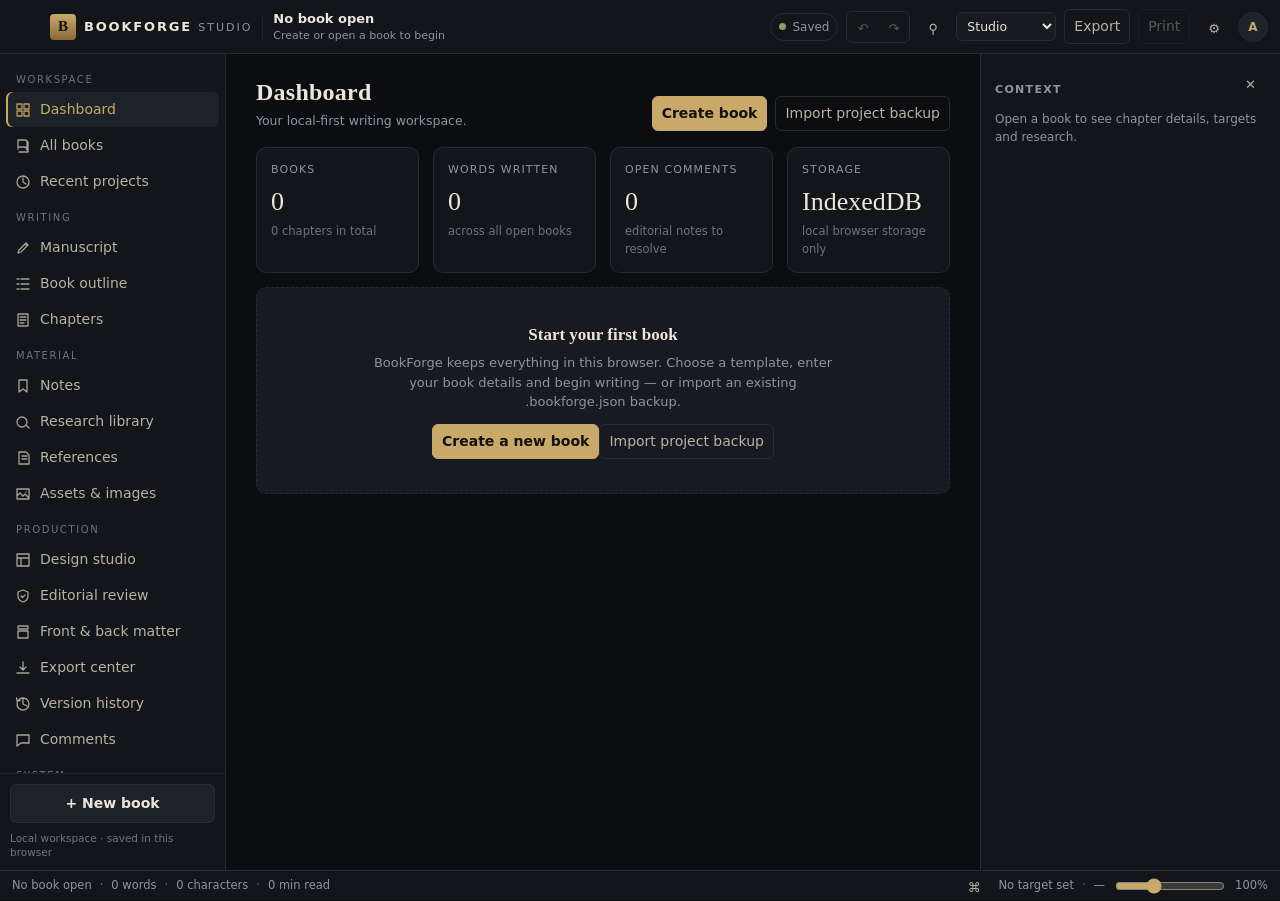
==== standalone.html @ 92a11286 "BookForge Studio: local-first book writing workspace" ====
<!DOCTYPE html>
<html lang="en" data-theme="dark">
<head>
<meta charset="UTF-8">
<meta name="viewport" content="width=device-width, initial-scale=1">
<meta name="description" content="BookForge Studio — a local-first professional book writing and publishing workspace.">
<title>BookForge Studio</title>
<!-- Self-contained build: css/styles.css and js/*.js inlined. Generated by build-standalone.mjs. -->
<style>
/* ==========================================================================
   BookForge Studio — interface stylesheet
   Local-first book writing workspace. No external dependencies.
   ========================================================================== */

:root {
  --font-ui: "Segoe UI", system-ui, -apple-system, Roboto, Arial, sans-serif;
  --font-serif: Georgia, "Iowan Old Style", "Palatino Linotype", "Times New Roman", serif;
  --font-mono: "Cascadia Mono", Consolas, "SF Mono", Menlo, monospace;
  --radius: 6px;
  --radius-lg: 10px;
  --topbar-h: 54px;
  --status-h: 30px;
  --sidebar-w: 226px;
  --sidebar-w-collapsed: 60px;
  --context-w: 300px;
  --focus-ring: 0 0 0 2px var(--bg), 0 0 0 4px var(--accent);
}

:root[data-theme="dark"] {
  --bg: #0b0d10;
  --panel: #12151a;
  --panel-2: #171b21;
  --panel-3: #1d2229;
  --line: #262c35;
  --line-soft: #1e2329;
  --text: #ece6d9;
  --text-dim: #b9b2a4;
  --muted: #8d94a0;
  --muted-2: #6d7480;
  --accent: #c9a96a;
  --accent-ink: #14100a;
  --bronze: #8a6a3a;
  --good: #7fa06a;
  --warn: #c9a35a;
  --bad: #c2705c;
  --canvas: #f8f3e8;
  --canvas-ink: #23262c;
  --canvas-line: #ddd3be;
  --selection: rgba(201, 169, 106, .28);
  --shadow: 0 10px 30px -18px rgba(0, 0, 0, .9);
}

:root[data-theme="light"] {
  --bg: #e8e5de;
  --panel: #f7f5f0;
  --panel-2: #fdfcf9;
  --panel-3: #efece4;
  --line: #d7d2c6;
  --line-soft: #e2ded4;
  --text: #221f1a;
  --text-dim: #4a453c;
  --muted: #6f6a5f;
  --muted-2: #8b8679;
  --accent: #8a6a2f;
  --accent-ink: #fffaf0;
  --bronze: #a8863f;
  --good: #4f7a3f;
  --warn: #9a7420;
  --bad: #a4453a;
  --canvas: #fffdf8;
  --canvas-ink: #201d18;
  --canvas-line: #e3ddcd;
  --selection: rgba(138, 106, 47, .22);
  --shadow: 0 10px 30px -20px rgba(60, 50, 20, .45);
}

* { box-sizing: border-box; }
[hidden] { display: none !important; }
html, body { height: 100%; }
body {
  margin: 0;
  background: var(--bg);
  color: var(--text);
  font: 14px/1.5 var(--font-ui);
  -webkit-font-smoothing: antialiased;
  overflow: hidden;
}
::selection { background: var(--selection); }
.sr-only {
  position: absolute; width: 1px; height: 1px; padding: 0; margin: -1px;
  overflow: hidden; clip: rect(0 0 0 0); white-space: nowrap; border: 0;
}
.skip-link {
  position: absolute; left: 8px; top: -40px; z-index: 100;
  background: var(--accent); color: var(--accent-ink);
  padding: 8px 12px; border-radius: var(--radius); text-decoration: none; font-weight: 600;
}
.skip-link:focus { top: 8px; }

:focus-visible { outline: none; box-shadow: var(--focus-ring); border-radius: 4px; }
button:focus-visible, a:focus-visible, input:focus-visible, select:focus-visible, textarea:focus-visible, [tabindex]:focus-visible {
  outline: none; box-shadow: var(--focus-ring);
}

/* ------------------------------------------------------------------ shell */
#app {
  height: 100%;
  display: grid;
  grid-template-rows: var(--topbar-h) 1fr var(--status-h);
}

.topbar {
  display: flex; align-items: center; justify-content: space-between; gap: 12px;
  padding: 0 12px; background: var(--panel); border-bottom: 1px solid var(--line);
  min-width: 0;
}
.topbar-left, .topbar-right { display: flex; align-items: center; gap: 8px; min-width: 0; }
.topbar-left { flex: 1 1 auto; }
.topbar-right { flex: 0 0 auto; }

.brand { display: flex; align-items: center; gap: 8px; padding-right: 10px; border-right: 1px solid var(--line-soft); }
.brand-mark {
  width: 26px; height: 26px; border-radius: 4px; display: grid; place-items: center;
  background: linear-gradient(180deg, var(--accent), var(--bronze));
  color: var(--accent-ink); font-family: var(--font-serif); font-weight: 700; font-size: 15px;
}
.brand-word { font-size: 13px; letter-spacing: .14em; font-weight: 700; white-space: nowrap; }
.brand-word em { font-style: normal; color: var(--muted); font-weight: 500; letter-spacing: .18em; font-size: 11px; }

.book-id { display: flex; flex-direction: column; min-width: 0; padding-left: 2px; }
.book-id-title { font-size: 13px; font-weight: 600; white-space: nowrap; overflow: hidden; text-overflow: ellipsis; max-width: 34vw; }
.book-id-sub { font-size: 11px; color: var(--muted); white-space: nowrap; overflow: hidden; text-overflow: ellipsis; max-width: 34vw; }

.icon-btn, .btn, .avatar-btn, .new-book-btn {
  font: inherit; cursor: pointer; color: var(--text);
  background: transparent; border: 1px solid transparent; border-radius: var(--radius);
  padding: 6px 9px;
}
.icon-btn { min-width: 30px; height: 30px; display: inline-grid; place-items: center; font-size: 13px; color: var(--text-dim); }
.icon-btn:hover, .btn:hover, .avatar-btn:hover { background: var(--panel-3); color: var(--text); }
.btn.ghost { border-color: var(--line); color: var(--text-dim); }
.btn.primary { background: var(--accent); color: var(--accent-ink); border-color: var(--accent); font-weight: 600; }
.btn.primary:hover { filter: brightness(1.06); }
.btn.danger { border-color: var(--bad); color: var(--bad); }
.btn.danger:hover { background: color-mix(in srgb, var(--bad) 14%, transparent); }
.btn:disabled, .icon-btn:disabled { opacity: .42; cursor: not-allowed; }
.btn.sm { padding: 4px 8px; font-size: 12px; }

.avatar-btn {
  width: 30px; height: 30px; padding: 0; border-radius: 50%;
  background: var(--panel-3); border: 1px solid var(--line);
  display: grid; place-items: center; font-size: 12px; font-weight: 700; color: var(--accent);
}

.tool-cluster { display: flex; border: 1px solid var(--line); border-radius: var(--radius); overflow: hidden; }
.tool-cluster .icon-btn { border-radius: 0; }

.mode-select, select, input[type="text"], input[type="number"], input[type="date"], input[type="url"], input[type="search"], textarea {
  font: inherit; color: var(--text); background: var(--panel-2);
  border: 1px solid var(--line); border-radius: var(--radius); padding: 6px 8px;
}
.mode-select { padding: 5px 6px; font-size: 12.5px; }
input::placeholder, textarea::placeholder { color: var(--muted-2); }
input[type="color"] { padding: 2px; width: 34px; height: 30px; background: var(--panel-2); border: 1px solid var(--line); border-radius: var(--radius); }
input[type="range"] { accent-color: var(--accent); }

.menu-wrap { position: relative; }
.menu {
  position: absolute; right: 0; top: calc(100% + 6px); z-index: 40;
  min-width: 232px; padding: 6px; background: var(--panel-2);
  border: 1px solid var(--line); border-radius: var(--radius-lg); box-shadow: var(--shadow);
}
.menu button {
  display: block; width: 100%; text-align: left; font: inherit; color: var(--text);
  background: none; border: 0; border-radius: var(--radius); padding: 8px 10px; cursor: pointer;
}
.menu button:hover { background: var(--panel-3); }
.menu hr { border: 0; border-top: 1px solid var(--line-soft); margin: 5px 2px; }

.save-status { display: inline-flex; align-items: center; gap: 6px; font-size: 12px; color: var(--muted); padding: 4px 8px; border: 1px solid var(--line); border-radius: 999px; }
.save-dot { width: 7px; height: 7px; border-radius: 50%; background: var(--muted); }
.save-status[data-state="saved"] .save-dot { background: var(--good); }
.save-status[data-state="dirty"] .save-dot { background: var(--warn); }
.save-status[data-state="saving"] .save-dot { background: var(--accent); animation: pulse 1.1s ease-in-out infinite; }
.save-status[data-state="error"] .save-dot { background: var(--bad); }
.save-status[data-state="error"] { color: var(--bad); border-color: var(--bad); }
@keyframes pulse { 50% { opacity: .35; } }
@media (prefers-reduced-motion: reduce) { * { animation: none !important; transition: none !important; } }

/* ------------------------------------------------------------- workspace */
.workspace {
  display: grid; grid-template-columns: var(--sidebar-w) minmax(0, 1fr) var(--context-w);
  min-height: 0; background: var(--bg);
}
.workspace.sidebar-collapsed { grid-template-columns: var(--sidebar-w-collapsed) minmax(0, 1fr) var(--context-w); }
.workspace.context-hidden { grid-template-columns: var(--sidebar-w) minmax(0, 1fr) 0; }
.workspace.sidebar-collapsed.context-hidden { grid-template-columns: var(--sidebar-w-collapsed) minmax(0, 1fr) 0; }

.sidebar {
  background: var(--panel); border-right: 1px solid var(--line);
  display: flex; flex-direction: column; min-height: 0; overflow: hidden;
}
.nav { flex: 1; overflow-y: auto; padding: 8px 6px; display: flex; flex-direction: column; gap: 1px; }
.nav-group { padding: 10px 10px 4px; font-size: 10px; letter-spacing: .16em; text-transform: uppercase; color: var(--muted-2); }
.nav button {
  display: flex; align-items: center; gap: 9px; width: 100%; text-align: left;
  font: inherit; color: var(--text-dim); background: none; border: 0; border-radius: var(--radius);
  padding: 7px 9px; cursor: pointer; white-space: nowrap;
}
.nav button:hover { background: var(--panel-3); color: var(--text); }
.nav button[aria-current="page"] { background: var(--panel-3); color: var(--accent); box-shadow: inset 2px 0 0 var(--accent); }
.nav .nav-ico { width: 16px; text-align: center; flex: 0 0 16px; opacity: .9; }
.nav .nav-count { margin-left: auto; font-size: 11px; color: var(--muted-2); }
.sidebar-collapsed .nav button span:not(.nav-ico), .sidebar-collapsed .nav-group, .sidebar-collapsed .sidebar-foot .local-note { display: none; }
.sidebar-collapsed .nav button { justify-content: center; padding: 8px 6px; }
.sidebar-foot { border-top: 1px solid var(--line-soft); padding: 10px; display: flex; flex-direction: column; gap: 8px; }
.new-book-btn {
  background: var(--panel-3); border: 1px solid var(--line); color: var(--text);
  padding: 8px 10px; font-weight: 600; text-align: center;
}
.new-book-btn:hover { border-color: var(--accent); color: var(--accent); }
.local-note { margin: 0; font-size: 10.5px; color: var(--muted-2); line-height: 1.4; }

.main { min-width: 0; overflow-y: auto; overflow-x: hidden; outline: none; position: relative; }
#view { padding: 20px clamp(14px, 2.4vw, 30px) 40px; max-width: 1180px; margin: 0 auto; }
#view.wide { max-width: none; }

.context-panel {
  background: var(--panel); border-left: 1px solid var(--line);
  overflow-y: auto; min-height: 0; padding: 14px;
}
.context-hidden .context-panel { display: none; }

.statusbar {
  display: flex; align-items: center; justify-content: space-between; gap: 12px;
  background: var(--panel); border-top: 1px solid var(--line);
  padding: 0 12px; font-size: 11.5px; color: var(--muted);
}
.status-left, .status-right { display: flex; align-items: center; gap: 8px; min-width: 0; }
.statusbar .sep { color: var(--muted-2); }
.zoom { width: 110px; }
body.pages-mode #zoomRange,
body.pages-mode #stZoom,
body.pages-mode label[for="zoomRange"] { display: none; }

/* --------------------------------------------------------------- headings */
.view-head { display: flex; align-items: flex-end; justify-content: space-between; gap: 16px; margin-bottom: 16px; flex-wrap: wrap; }
.view-head h1 { font-family: var(--font-serif); font-size: 24px; font-weight: 600; margin: 0 0 2px; letter-spacing: .01em; }
.view-head p { margin: 0; color: var(--muted); font-size: 12.5px; }
.view-actions { display: flex; gap: 8px; flex-wrap: wrap; }
.panel-block { background: var(--panel); border: 1px solid var(--line); border-radius: var(--radius-lg); padding: 16px; }
.panel-block + .panel-block { margin-top: 14px; }
.panel-title { font-size: 12px; letter-spacing: .12em; text-transform: uppercase; color: var(--muted); margin: 0 0 10px; }
.muted { color: var(--muted); }
.small { font-size: 12px; }
.grid { display: grid; gap: 14px; }
.grid.cols-2 { grid-template-columns: repeat(2, minmax(0, 1fr)); }
.grid.cols-3 { grid-template-columns: repeat(3, minmax(0, 1fr)); }
.grid.cols-4 { grid-template-columns: repeat(4, minmax(0, 1fr)); }
@media (max-width: 1080px) { .grid.cols-4 { grid-template-columns: repeat(2, minmax(0, 1fr)); } }
@media (max-width: 860px) { .grid.cols-3, .grid.cols-2 { grid-template-columns: 1fr; } }

.stat { background: var(--panel); border: 1px solid var(--line); border-radius: var(--radius-lg); padding: 14px; }
.stat .k { font-size: 11px; text-transform: uppercase; letter-spacing: .1em; color: var(--muted); }
.stat .v { font-family: var(--font-serif); font-size: 26px; margin-top: 4px; }
.stat .s { font-size: 11.5px; color: var(--muted-2); margin-top: 2px; }

.bar { height: 6px; background: var(--panel-3); border-radius: 99px; overflow: hidden; margin-top: 8px; }
.bar > i { display: block; height: 100%; background: linear-gradient(90deg, var(--bronze), var(--accent)); }

.table { width: 100%; border-collapse: collapse; font-size: 13px; }
.table th { text-align: left; font-size: 11px; text-transform: uppercase; letter-spacing: .1em; color: var(--muted); font-weight: 600; padding: 8px 10px; border-bottom: 1px solid var(--line); }
.table td { padding: 9px 10px; border-bottom: 1px solid var(--line-soft); vertical-align: top; }
.table tr:hover td { background: var(--panel-2); }
.table .actions { display: flex; gap: 6px; flex-wrap: wrap; }

.badge { display: inline-block; font-size: 11px; padding: 2px 8px; border-radius: 999px; border: 1px solid var(--line); color: var(--muted); }
.badge.ok { color: var(--good); border-color: color-mix(in srgb, var(--good) 45%, transparent); }
.badge.warn { color: var(--warn); border-color: color-mix(in srgb, var(--warn) 45%, transparent); }
.badge.bad { color: var(--bad); border-color: color-mix(in srgb, var(--bad) 45%, transparent); }
.badge.gold { color: var(--accent); border-color: color-mix(in srgb, var(--accent) 45%, transparent); }

.empty {
  border: 1px dashed var(--line); border-radius: var(--radius-lg); padding: 34px 20px;
  text-align: center; color: var(--muted); background: var(--panel-2);
}
.empty h3 { margin: 0 0 6px; color: var(--text); font-family: var(--font-serif); font-weight: 600; font-size: 17px; }
.empty p { margin: 0 auto 12px; max-width: 460px; font-size: 13px; }

.toolbar { display: flex; gap: 8px; flex-wrap: wrap; align-items: center; margin-bottom: 12px; }
.spacer { flex: 1; }

/* ---------------------------------------------------------------- editor */
.editor-shell { display: grid; gap: 0; }
.editor-toolbar {
  display: flex; flex-wrap: wrap; gap: 3px; align-items: center;
  padding: 7px 8px; background: var(--panel); border: 1px solid var(--line);
  border-bottom: 0; border-radius: var(--radius-lg) var(--radius-lg) 0 0;
  position: sticky; top: 0; z-index: 12;
}
.editor-toolbar .group { display: flex; gap: 2px; padding: 0 5px; border-right: 1px solid var(--line-soft); }
.editor-toolbar .group:last-child { border-right: 0; }
.editor-toolbar button {
  font: inherit; font-size: 12.5px; min-width: 28px; height: 28px; padding: 0 7px;
  background: none; border: 1px solid transparent; border-radius: 4px; color: var(--text-dim); cursor: pointer;
}
.editor-toolbar button:hover { background: var(--panel-3); color: var(--text); }
.editor-toolbar button[aria-pressed="true"] { color: var(--accent); border-color: var(--line); background: var(--panel-3); }
.editor-toolbar select { font-size: 12px; padding: 4px 5px; height: 28px; }

.canvas-wrap {
  background: var(--panel-2); border: 1px solid var(--line);
  border-radius: 0 0 var(--radius-lg) var(--radius-lg); padding: 22px clamp(8px, 3vw, 30px) 60px;
  min-height: 60vh;
}

/* ------------------------------------------------------- draft / pages bar */
.manuscript-bar {
  display: flex; align-items: center; gap: 10px; flex-wrap: wrap;
  padding: 7px 9px; margin-bottom: 8px;
  background: var(--panel); border: 1px solid var(--line); border-radius: var(--radius-lg);
}
.manuscript-bar .bar-meta { font-size: 12px; color: var(--muted); min-width: 0; }
.manuscript-bar .bar-actions { display: flex; align-items: center; gap: 6px; flex-wrap: wrap; margin-left: auto; }
.draft-page-indicator {
  display: inline-flex; align-items: center; gap: 3px; white-space: nowrap;
  padding: 3px 9px; border: 1px solid var(--line); border-radius: 999px;
  background: var(--panel-3); color: var(--muted);
  font-size: 11.5px; font-variant-numeric: tabular-nums;
}
.draft-page-indicator b { color: var(--text); font-weight: 600; }

.sidebar-page-indicator {
  display: none;
  flex-direction: column; align-items: center; gap: 7px;
  margin-top: 10px; padding: 10px 8px 8px; border: 1px solid var(--line);
  border-radius: var(--radius); background: var(--panel-3);
}
body.manuscript-draft .sidebar-page-indicator,
body.manuscript-pages .sidebar-page-indicator { display: flex; }
.sidebar-collapsed .sidebar-page-indicator { display: none; }
.sidebar-page-track {
  position: relative; width: 10px; height: 118px; border-radius: 999px;
  background: var(--bg); border: 1px solid var(--line); overflow: hidden;
}
.sidebar-page-fill {
  position: absolute; left: 0; right: 0; bottom: 0; height: 6%;
  background: var(--accent); border-radius: 999px;
  transition: height .18s ease;
}
.sidebar-page-label {
  display: flex; align-items: baseline; gap: 2px; white-space: nowrap;
  font-size: 10.5px; color: var(--muted); font-variant-numeric: tabular-nums;
}
.sidebar-page-label b { color: var(--text); font-weight: 600; font-size: 11.5px; }
.manuscript-bar.is-pages {
  position: sticky; top: 0; z-index: 14;
  box-shadow: 0 8px 22px rgba(0,0,0,.24);
}
.seg {
  display: inline-flex; align-items: center; padding: 2px;
  background: var(--panel-3); border: 1px solid var(--line); border-radius: 999px;
}
.seg button {
  font: inherit; font-size: 12px; font-weight: 500; padding: 5px 12px;
  border: 0; border-radius: 999px; background: transparent; color: var(--muted); cursor: pointer;
}
.seg button:hover { color: var(--text); }
.seg button[aria-pressed="true"] { background: var(--accent); color: var(--accent-ink); font-weight: 600; }
.seg button[aria-pressed="true"]:hover { color: var(--accent-ink); }
@media (max-width: 720px) {
  .manuscript-bar .bar-meta { order: 3; flex-basis: 100%; }
  .manuscript-bar .bar-actions { order: 2; }
}

.canvas-wrap.is-pages {
  background: var(--bg); border: 0; border-radius: 0;
  padding: 18px clamp(4px, 1.5vw, 16px) 70px; overflow-x: auto;
}
.page-view { display: flex; flex-direction: column; align-items: center; gap: 24px; min-height: 40vh; }
.page-loading { color: var(--muted); font-size: 13px; padding: 50px 20px; }
.page-card { display: flex; flex-direction: column; align-items: center; gap: 7px; max-width: 100%; }
.page-card-head {
  display: flex; align-items: center; justify-content: space-between; gap: 10px; flex-wrap: wrap;
  min-height: 26px; max-width: 100%; color: var(--muted); font-size: 11.5px;
}
.page-card-meta { display: flex; align-items: center; gap: 8px; min-width: 0; }
.page-card-num {
  font-variant-numeric: tabular-nums; letter-spacing: .07em; text-transform: uppercase;
  font-size: 10.5px; color: var(--muted-2); white-space: nowrap;
}
.page-card-title { overflow: hidden; text-overflow: ellipsis; white-space: nowrap; color: var(--text-dim); }
.page-card-badge {
  border: 1px solid color-mix(in srgb, var(--accent) 45%, transparent);
  color: var(--accent); border-radius: 999px; padding: 1px 7px; font-size: 10px; white-space: nowrap;
}
.page-card-words { white-space: nowrap; font-variant-numeric: tabular-nums; }
.page-card-actions { display: flex; align-items: center; gap: 8px; flex-shrink: 0; }
.page-card.is-current .page-card-head { color: var(--accent); }
.page-card.is-current .page-card-num { color: var(--accent); }
.page-card.is-current .page-card-title { color: var(--text); }
.page-card.is-current .print-page { box-shadow: 0 0 0 1px var(--accent), 0 20px 46px rgba(0,0,0,.42); }
.page-stage { position: relative; max-width: 100%; flex-shrink: 0; }
.page-stage .print-page { position: absolute; top: 0; left: 0; margin: 0; box-shadow: 0 16px 38px rgba(0,0,0,.36); }

/* Screen rendering of paginated sheets (design preview and Pages view). */
.page-preview .print-page, .page-view .print-page {
  position: relative; background: #fff; color: #16181c; overflow: hidden;
  border: 1px solid rgba(0,0,0,.08); border-radius: 2px;
}
.page-preview .print-page .pg-body, .page-view .print-page .pg-body { position: absolute; overflow: hidden; }
.page-preview .print-page .pg-header, .page-preview .print-page .pg-footer,
.page-view .print-page .pg-header, .page-view .print-page .pg-footer {
  position: absolute; left: 0; right: 0; font-size: 9.5pt; color: #5a5f66; font-family: "Times New Roman", serif;
}
.page-preview .print-page .pg-header, .page-view .print-page .pg-header { top: 0; }
.page-preview .print-page .pg-footer, .page-view .print-page .pg-footer { bottom: 0; }
.page-preview .print-page .pg-header .inner, .page-preview .print-page .pg-footer .inner,
.page-view .print-page .pg-header .inner, .page-view .print-page .pg-footer .inner { padding: 0 2mm; display: flex; justify-content: space-between; }
.page-preview .print-page .pg-footer .pg-num, .page-view .print-page .pg-footer .pg-num { flex: 1; text-align: center; }
.page-preview .matter-page, .page-view .matter-page { text-align: center; padding-top: 28%; }
.page-preview h1, .page-preview h2, .page-preview h3,
.page-view h1, .page-view h2, .page-view h3 { font-family: Georgia, serif; }
.page-preview .print-page.chapter-open .pg-body, .page-view .print-page.chapter-open .pg-body { padding-top: 18%; }
.page-preview .print-page.chapter-open h1, .page-view .print-page.chapter-open h1 {
  font-size: 22pt; text-align: center; margin-bottom: 22pt;
}
.page-sheet {
  width: var(--column-width, 760px); max-width: 100%; margin: 0 auto;
  background: var(--canvas); color: var(--canvas-ink);
  border: 1px solid var(--canvas-line); border-radius: 4px;
  box-shadow: var(--shadow); padding: clamp(20px, 4vw, 56px) clamp(20px, 5vw, 72px);
  font-family: var(--manuscript-font, Georgia, serif);
  font-size: var(--manuscript-size, 17px);
  line-height: var(--manuscript-leading, 1.75);
  position: relative;
}
.chapter-heading { font-family: var(--manuscript-font, Georgia, serif); }
.chapter-kicker { font-family: var(--font-ui); font-size: 11px; letter-spacing: .2em; text-transform: uppercase; color: #8a7f68; margin-bottom: 6px; }

.manuscript { outline: none; min-height: 40vh; }
.manuscript:focus, .manuscript:focus-visible { outline: none; box-shadow: none; }
.manuscript p { margin: 0 0 var(--para-space, .9em); }
.manuscript h1 { font-size: 1.75em; line-height: 1.25; margin: 1.4em 0 .6em; font-weight: 600; }
.manuscript h2 { font-size: 1.4em; line-height: 1.3; margin: 1.3em 0 .5em; font-weight: 600; }
.manuscript h3 { font-size: 1.17em; margin: 1.2em 0 .45em; font-weight: 600; }
.manuscript h1:first-child, .manuscript h2:first-child, .manuscript h3:first-child { margin-top: 0; }
.manuscript blockquote { margin: 1em 2em; padding: .3em 0 .3em 1.1em; border-left: 3px solid var(--canvas-line); font-style: italic; }
.manuscript ul, .manuscript ol { margin: 0 0 1em 1.4em; padding: 0; }
.manuscript li { margin-bottom: .3em; }
.manuscript a { color: #7a5b1e; text-decoration: underline; text-underline-offset: 2px; }
.manuscript img { max-width: 100%; height: auto; border-radius: 2px; }
.manuscript figure { margin: 1.2em 0; text-align: center; }
.manuscript figcaption, .manuscript .caption { font-size: .82em; color: #6f6654; font-family: var(--font-ui); margin-top: .5em; }
.manuscript table { width: 100%; border-collapse: collapse; margin: 1em 0; font-size: .92em; }
.manuscript th, .manuscript td { border: 1px solid var(--canvas-line); padding: 7px 9px; text-align: left; }
.manuscript th { background: rgba(0,0,0,.04); font-weight: 600; }
.manuscript hr { border: 0; border-top: 1px solid var(--canvas-line); margin: 1.6em auto; width: 40%; }
.manuscript .page-break { border: 0; border-top: 2px dashed var(--canvas-line); margin: 2em 0; position: relative; }
.manuscript .page-break::after {
  content: "page break"; position: absolute; right: 0; top: -10px; font-family: var(--font-ui);
  font-size: 10px; letter-spacing: .14em; text-transform: uppercase; color: #a2957c; background: var(--canvas); padding: 0 6px;
}
.manuscript .section-break { border: 0; text-align: center; margin: 2em 0; color: #a2957c; }
.manuscript .section-break::after { content: "❖"; }
.manuscript sup.fn { color: #8a6a2f; font-weight: 600; cursor: help; }
.manuscript .citation { color: #5c5344; background: rgba(138,106,47,.08); padding: 0 3px; border-radius: 2px; }
.manuscript .endnote-block { margin-top: 2.2em; border-top: 1px solid var(--canvas-line); padding-top: 1em; font-size: .85em; color: #5c5344; }
.manuscript .endnote-block li { margin-bottom: .35em; }
.manuscript mark.bf-find { background: rgba(201,169,106,.55); }
.manuscript .editor-note { font-family: var(--font-ui); font-size: .8em; background: rgba(138,106,47,.1); border-left: 2px solid var(--accent); padding: 4px 8px; color: #6b6150; }

/* ------------------------------------------------------- reading mode */
body[data-mode="reading"] .editor-toolbar,
body[data-mode="reading"] .sidebar,
body[data-mode="reading"] .context-panel { display: none; }
body[data-mode="reading"] .workspace { grid-template-columns: minmax(0, 1fr) 0 0; }
body[data-mode="reading"] .canvas-wrap { background: var(--bg); border: 0; }
body[data-mode="reading"] .page-sheet { background: transparent; border: 0; box-shadow: none; color: var(--text); }
body[data-mode="reading"] .manuscript .page-break { visibility: hidden; }
body[data-mode="reading"] .manuscript p { text-align: justify; }

body[data-mode="focus"] .sidebar, body[data-mode="focus"] .context-panel { display: none; }
body[data-mode="focus"] .workspace, body[data-mode="focus"] .workspace.sidebar-collapsed { grid-template-columns: 0 minmax(0, 1fr) 0; }
body[data-mode="focus"] .canvas-wrap { background: var(--bg); border: 0; }
body[data-mode="focus"] .editor-toolbar { opacity: .25; transition: opacity .2s ease; }
body[data-mode="focus"] .editor-toolbar:hover, body[data-mode="focus"] .editor-toolbar:focus-within { opacity: 1; }

body.typewriter-scroll .canvas-wrap { scroll-behavior: auto; }

/* --------------------------------------------------------- dialogs etc. */
.overlay {
  position: fixed; inset: 0; z-index: 60; background: rgba(6, 7, 9, .68);
  display: grid; place-items: center; padding: 20px;
}
.dialog {
  background: var(--panel-2); border: 1px solid var(--line); border-radius: var(--radius-lg);
  box-shadow: var(--shadow); width: min(720px, 96vw); max-height: 92vh; display: flex; flex-direction: column;
}
.dialog.wide { width: min(980px, 96vw); }
.dialog.narrow { width: min(460px, 96vw); }
.dialog-head { display: flex; align-items: center; justify-content: space-between; gap: 10px; padding: 14px 16px; border-bottom: 1px solid var(--line-soft); }
.dialog-head h2 { margin: 0; font-family: var(--font-serif); font-size: 17px; font-weight: 600; }
.dialog-body { padding: 16px; overflow-y: auto; }
.dialog-foot { padding: 12px 16px; border-top: 1px solid var(--line-soft); display: flex; justify-content: flex-end; gap: 8px; flex-wrap: wrap; }
.field { margin-bottom: 12px; }
.field label { display: block; font-size: 11px; letter-spacing: .1em; text-transform: uppercase; color: var(--muted); margin-bottom: 5px; font-weight: 600; }
.field input, .field select, .field textarea { width: 100%; }
.field .help { font-size: 11.5px; color: var(--muted-2); margin-top: 4px; }
.field-row { display: grid; grid-template-columns: 1fr 1fr; gap: 12px; }
.field-row-3 { display: grid; grid-template-columns: 1fr 1fr 1fr; gap: 12px; }
@media (max-width: 620px) { .field-row, .field-row-3 { grid-template-columns: 1fr; } }
.check { display: flex; align-items: center; gap: 8px; font-size: 13px; text-transform: none; letter-spacing: 0; color: var(--text-dim); font-weight: 400; }
.check input { width: auto; }

.wizard-steps { display: flex; gap: 6px; margin-bottom: 14px; }
.wizard-steps span { flex: 1; text-align: center; font-size: 11px; letter-spacing: .08em; text-transform: uppercase; padding: 6px 4px; border-radius: var(--radius); background: var(--panel-3); color: var(--muted); }
.wizard-steps span[data-active="true"] { background: var(--accent); color: var(--accent-ink); font-weight: 700; }

.template-grid { display: grid; grid-template-columns: repeat(auto-fill, minmax(190px, 1fr)); gap: 10px; }
.template-card {
  text-align: left; font: inherit; color: var(--text); cursor: pointer;
  background: var(--panel); border: 1px solid var(--line); border-radius: var(--radius-lg); padding: 12px;
}
.template-card:hover { border-color: var(--accent); }
.template-card[aria-pressed="true"] { border-color: var(--accent); box-shadow: inset 0 0 0 1px var(--accent); }
.template-card b { display: block; font-family: var(--font-serif); font-size: 14px; font-weight: 600; margin-bottom: 3px; }
.template-card small { color: var(--muted); font-size: 11.5px; line-height: 1.4; display: block; }

.toast {
  position: fixed; left: 50%; bottom: 48px; transform: translateX(-50%) translateY(10px);
  background: var(--panel-3); border: 1px solid var(--line); color: var(--text);
  padding: 9px 14px; border-radius: 999px; font-size: 12.5px; box-shadow: var(--shadow);
  opacity: 0; pointer-events: none; transition: opacity .18s ease, transform .18s ease; z-index: 90; max-width: 80vw;
}
.toast.show { opacity: 1; transform: translateX(-50%) translateY(0); }
.toast[data-kind="error"] { border-color: var(--bad); color: var(--bad); }

/* --------------------------------------------------------------- outline */
.outline-tree { user-select: none; }
.outline-row {
  display: flex; align-items: center; gap: 8px; padding: 5px 8px; border-radius: var(--radius);
  border: 1px solid transparent; cursor: default;
}
.outline-row:hover { background: var(--panel-3); }
.outline-row.selected { background: var(--panel-3); border-color: var(--accent); }
.outline-row.dragover { border-top: 2px solid var(--accent); }
.outline-row.dragging { opacity: .45; }
.outline-row .grip { cursor: grab; color: var(--muted-2); }
.outline-row .otype { font-size: 10px; letter-spacing: .1em; text-transform: uppercase; color: var(--muted-2); min-width: 54px; }
.outline-row .otitle { flex: 1; min-width: 0; overflow: hidden; text-overflow: ellipsis; white-space: nowrap; }
.outline-row .ostats { font-size: 11px; color: var(--muted-2); }
.outline-children { margin-left: 18px; border-left: 1px solid var(--line-soft); padding-left: 4px; }
.outline-toggle { width: 20px; height: 20px; padding: 0; font-size: 10px; }

/* ----------------------------------------------------------- print root */
.print-root { display: none; }
.print-root .print-page {
  position: relative; background: #fff; color: #16181c;
  overflow: hidden; page-break-after: always; break-after: page;
}
.print-root .print-page .pg-body { position: absolute; overflow: hidden; }
.print-root .print-page .pg-header, .print-root .print-page .pg-footer {
  position: absolute; left: 0; right: 0; font-size: 9.5pt; color: #5a5f66; font-family: "Times New Roman", serif;
}
.print-root .print-page .pg-header { top: 0; }
.print-root .print-page .pg-footer { bottom: 0; }
.print-root .print-page .pg-header .inner, .print-root .print-page .pg-footer .inner { padding: 0 2mm; display: flex; justify-content: space-between; }
.print-root .print-page .pg-footer .pg-num { flex: 1; text-align: center; }
.print-root .matter-page { text-align: center; padding-top: 28%; }
.print-root h1, .print-root h2, .print-root h3 { font-family: Georgia, serif; }
.print-root .print-page.chapter-open .pg-body { padding-top: 18%; }
.print-root .print-page.chapter-open h1 { font-size: 22pt; text-align: center; margin-bottom: 22pt; }

@media print {
  body { overflow: visible; background: #fff; }
  #app, .overlay, .toast, #measure { display: none !important; }
  .print-root { display: block; }
  .print-root .print-page { page-break-after: always; }
}

/* ------------------------------------------------------------- measure */
.measure { position: fixed; left: -10000px; top: 0; visibility: hidden; pointer-events: none; }

/* ------------------------------------------------------- layout studio */
.studio-grid { display: grid; grid-template-columns: minmax(260px, 320px) minmax(0, 1fr); gap: 16px; }
@media (max-width: 980px) { .studio-grid { grid-template-columns: 1fr; } }
.page-preview { background: var(--panel); border: 1px solid var(--line); border-radius: var(--radius-lg); padding: 16px; overflow: auto; max-height: 78vh; }
.page-preview .print-page { margin: 0 auto 18px; box-shadow: var(--shadow); }

.citation-preview { font-family: var(--font-serif); font-size: 13.5px; background: var(--panel-3); border: 1px solid var(--line-soft); border-radius: var(--radius); padding: 10px; }

.issue { border: 1px solid var(--line); border-radius: var(--radius-lg); padding: 12px; background: var(--panel); }
.issue + .issue { margin-top: 10px; }
.issue .issue-head { display: flex; justify-content: space-between; gap: 10px; align-items: center; }
.issue .issue-where { font-size: 11.5px; color: var(--muted); }
.issue p { margin: 8px 0; font-size: 13px; }
.issue .fix { font-family: var(--font-mono); font-size: 12px; background: var(--panel-3); padding: 8px 10px; border-radius: var(--radius); display: block; white-space: pre-wrap; }
.issue .issue-actions { display: flex; gap: 8px; margin-top: 8px; flex-wrap: wrap; }

.version-row { display: flex; align-items: center; gap: 12px; padding: 10px; border: 1px solid var(--line-soft); border-radius: var(--radius); }
.version-row + .version-row { margin-top: 8px; }
.version-row .meta { flex: 1; min-width: 0; }
.version-row .meta b { display: block; font-size: 13px; }
.version-row .meta span { font-size: 11.5px; color: var(--muted); }

.diff { font-family: var(--font-mono); font-size: 12px; white-space: pre-wrap; }
.diff ins { background: rgba(127,160,106,.2); text-decoration: none; color: var(--good); }
.diff del { background: rgba(194,112,92,.2); color: var(--bad); }

/* ------------------------------------------------------------ clean-up dialog */
.cleanup-layout { display: grid; grid-template-columns: minmax(0, 1fr) minmax(280px, .95fr); gap: 18px; align-items: start; }
@media (max-width: 780px) { .cleanup-layout { grid-template-columns: 1fr; } }
.cleanup-options { display: grid; grid-template-columns: repeat(2, minmax(0, 1fr)); gap: 7px; }
@media (max-width: 760px) { .cleanup-options { grid-template-columns: 1fr; } }
.cleanup-option { border: 1px solid var(--line-soft); border-radius: var(--radius); padding: 7px 9px; background: var(--panel); }
.cleanup-option .check { align-items: flex-start; }
.field .cleanup-option label.check { text-transform: none; letter-spacing: 0; font-size: 12.5px; }
.cleanup-option b { display: block; font-weight: 600; font-size: 12.5px; color: var(--text); }
.cleanup-option small { display: block; color: var(--muted-2); font-size: 11px; margin-top: 2px; line-height: 1.4; text-transform: none; letter-spacing: 0; }
.cleanup-layout-note { border-top: 1px solid var(--line-soft); padding-top: 10px; }
.cleanup-layout-note p { margin: 0 0 7px; }
.cleanup-preview { border: 1px solid var(--line); border-radius: var(--radius-lg); background: var(--panel); padding: 12px; max-height: 55vh; overflow: auto; }
.cleanup-preview-head { display: flex; align-items: baseline; justify-content: space-between; gap: 10px; }
.cleanup-preview-head h3 { margin: 0 0 6px; font-family: var(--font-serif); font-size: 15px; font-weight: 600; }
.cleanup-summary { font-size: 12.5px; color: var(--text-dim); margin: 0 0 12px; }
.cleanup-sample + .cleanup-sample { margin-top: 12px; border-top: 1px solid var(--line-soft); padding-top: 10px; }
.cleanup-sample b { display: block; font-size: 10.5px; text-transform: uppercase; letter-spacing: .1em; color: var(--muted-2); margin-bottom: 5px; }
.cleanup-sample .diff { max-height: 150px; overflow: auto; background: var(--panel-3); border-radius: var(--radius); padding: 8px; }
.cleanup-safety { border-top: 1px solid var(--line-soft); padding-top: 10px; margin: 12px 0 0; }
.cleanup-ai { margin: 8px 0 0; border-left: 2px solid var(--line); padding-left: 8px; }

.ai-panel .ai-status { border: 1px solid var(--warn); color: var(--warn); border-radius: var(--radius); padding: 8px 10px; font-size: 12px; margin-bottom: 10px; }
.ai-out { font-family: var(--font-serif); font-size: 13.5px; background: var(--panel-3); border: 1px solid var(--line-soft); border-radius: var(--radius); padding: 10px; white-space: pre-wrap; margin-top: 10px; max-height: 320px; overflow: auto; }

.chip { display: inline-block; font-size: 11.5px; padding: 2px 9px; border: 1px solid var(--line); border-radius: 999px; color: var(--muted); margin: 0 4px 4px 0; }
.chip[aria-pressed="true"] { color: var(--accent); border-color: var(--accent); }

.asset-thumb { width: 100%; height: 110px; object-fit: cover; border-radius: var(--radius); border: 1px solid var(--line); background: var(--panel-3); }

.img-editor { display: grid; grid-template-columns: minmax(0, 1.2fr) minmax(250px, .8fr); gap: 18px; align-items: start; }
@media (max-width: 760px) { .img-editor { grid-template-columns: 1fr; } }
.img-editor-preview {
  display: grid; gap: 10px; justify-items: center; align-content: center; min-height: 300px;
  padding: 14px; border: 1px solid var(--line); border-radius: var(--radius-lg);
  background: var(--panel-3); overflow: hidden;
}
.img-editor-preview.is-checker {
  background-image:
    linear-gradient(45deg, rgba(127,127,127,.12) 25%, transparent 25%),
    linear-gradient(-45deg, rgba(127,127,127,.12) 25%, transparent 25%),
    linear-gradient(45deg, transparent 75%, rgba(127,127,127,.12) 75%),
    linear-gradient(-45deg, transparent 75%, rgba(127,127,127,.12) 75%);
  background-size: 18px 18px;
  background-position: 0 0, 0 9px, 9px -9px, -9px 0;
}
.img-editor-canvas { max-width: 100%; max-height: 46vh; border-radius: 4px; box-shadow: 0 10px 30px rgba(0,0,0,.35); }
.img-editor-stats { width: 100%; display: grid; gap: 4px; font-size: 12px; color: var(--muted); }
.img-editor-stat { display: flex; justify-content: space-between; gap: 12px; }
.img-editor-stat-label { text-transform: uppercase; letter-spacing: .08em; font-size: 10.5px; }
.img-editor-stat b { color: var(--text); font-weight: 600; text-align: right; }
.img-editor-stat b.img-gain { color: var(--good); }
.img-editor-stat b.img-loss { color: var(--warn); }
.img-editor-presets { display: flex; flex-wrap: wrap; gap: 6px; }
.img-editor-presets .btn[aria-pressed="true"] { border-color: var(--accent); color: var(--accent); }
.img-editor-dims { display: grid; grid-template-columns: 1fr 1fr; gap: 10px; }
.img-editor-inline-actions { display: flex; gap: 6px; flex-wrap: wrap; }
.img-editor-range { display: flex; align-items: center; gap: 10px; }
.img-editor-range input[type="range"] { flex: 1; }
.img-editor-out { font-size: 12px; color: var(--muted); min-width: 46px; text-align: right; font-variant-numeric: tabular-nums; }
.img-editor-lock { margin: -4px 0 14px; }
.img-editor-note { font-size: 12px; color: var(--muted-2); line-height: 1.5; margin: 12px 0 0; }
.img-editor-missing { padding: 30px 16px; text-align: center; font-size: 13px; color: var(--muted); }

kbd {
  font-family: var(--font-mono); font-size: 11px; background: var(--panel-3);
  border: 1px solid var(--line); border-bottom-width: 2px; border-radius: 4px; padding: 1px 5px;
}

.context-panel h3 { font-size: 11px; letter-spacing: .12em; text-transform: uppercase; color: var(--muted); margin: 0 0 8px; }
.context-panel .ctx-block + .ctx-block { margin-top: 18px; border-top: 1px solid var(--line-soft); padding-top: 14px; }
.context-panel .ctx-list { list-style: none; margin: 0; padding: 0; font-size: 12.5px; }
.context-panel .ctx-list li { padding: 4px 0; border-bottom: 1px solid var(--line-soft); display: flex; justify-content: space-between; gap: 8px; }
.context-panel .ctx-list li:last-child { border-bottom: 0; }
.context-panel .ctx-list li span:last-child { color: var(--muted); }

/* Boot diagnostics — shown only when scripts fail to initialise */
.boot-error {
  position: fixed;
  left: 50%;
  bottom: 42px;
  transform: translateX(-50%);
  z-index: 200;
  max-width: 680px;
  width: calc(100% - 40px);
  padding: 16px 20px;
  border: 1px solid #b4544b;
  border-radius: 10px;
  background: #2a1414;
  color: #f3e7e4;
  font: 14px/1.55 "Segoe UI", system-ui, sans-serif;
  box-shadow: 0 18px 48px rgba(0, 0, 0, .5);
}
.boot-error b { color: #ffd9d3; }
.boot-error code {
  display: inline-block;
  margin-top: 6px;
  padding: 3px 6px;
  border-radius: 4px;
  background: rgba(255, 255, 255, .08);
  font-family: Consolas, monospace;
  font-size: 12px;
}
.boot-error kbd {
  padding: 1px 5px;
  border: 1px solid rgba(255, 255, 255, .25);
  border-radius: 4px;
  background: rgba(255, 255, 255, .08);
  font-family: inherit;
  font-size: 12px;
}

</style>
<noscript>
  <div class="boot-error"><b>JavaScript is disabled.</b> BookForge Studio requires JavaScript. Enable it for this page and reload.</div>
</noscript>
</head>
<body>
<a class="skip-link" href="#view">Skip to manuscript</a>

<div id="app">
  <header class="topbar">
    <div class="topbar-left">
      <button class="icon-btn" id="btnSidebar" title="Toggle sidebar" aria-label="Toggle sidebar" aria-expanded="true">
        <span class="bars" aria-hidden="true"></span>
      </button>
      <div class="brand" aria-label="BookForge Studio">
        <span class="brand-mark">B</span>
        <span class="brand-word">BOOKFORGE <em>STUDIO</em></span>
      </div>
      <div class="book-id">
        <span class="book-id-title" id="topBookTitle">No book open</span>
        <span class="book-id-sub" id="topBookSub">Local-first workspace</span>
      </div>
    </div>

    <div class="topbar-right">
      <span class="save-status" id="saveStatus" role="status" aria-live="polite" data-state="saved">
        <span class="save-dot" aria-hidden="true"></span><span id="saveText">Saved</span>
      </span>

      <div class="tool-cluster" role="group" aria-label="History">
        <button class="icon-btn" id="btnUndo" title="Undo (Ctrl+Z)" aria-label="Undo">&#8630;</button>
        <button class="icon-btn" id="btnRedo" title="Redo (Ctrl+Y)" aria-label="Redo">&#8631;</button>
      </div>

      <button class="icon-btn" id="btnSearch" title="Search manuscript (Ctrl+F)" aria-label="Search manuscript">&#9906;</button>

      <label class="sr-only" for="modeSelect">Writing mode</label>
      <select id="modeSelect" class="mode-select" title="Writing mode">
        <option value="studio">Studio</option>
        <option value="focus">Focus</option>
        <option value="typewriter">Typewriter</option>
        <option value="reading">Reading</option>
      </select>

      <div class="menu-wrap">
        <button class="btn ghost" id="btnExportMenu" aria-haspopup="menu" aria-expanded="false">Export</button>
        <div class="menu" id="exportMenu" role="menu" hidden>
          <button role="menuitem" data-export="docx">Word document (.docx)</button>
          <button role="menuitem" data-export="epub">EPUB 3 (.epub)</button>
          <button role="menuitem" data-export="pdf">PDF (print dialog)</button>
          <button role="menuitem" data-export="html">Web book (.html)</button>
          <button role="menuitem" data-export="md">Markdown (.md)</button>
          <button role="menuitem" data-export="txt">Plain text (.txt)</button>
          <button role="menuitem" data-export="json">Project backup (.json)</button>
          <hr>
          <button role="menuitem" data-export="preflight">Run preflight report</button>
        </div>
      </div>

      <button class="btn ghost" id="btnPrint" title="Print / Print to PDF">Print</button>
      <button class="icon-btn" id="btnSettings" title="Settings" aria-label="Settings">&#9881;</button>
      <button class="avatar-btn" id="btnProfile" title="Author profile" aria-label="Author profile"><span id="avatarLetter">A</span></button>
    </div>
  </header>

  <div class="workspace" id="workspace">
    <aside class="sidebar" id="sidebar" aria-label="Primary navigation">
      <nav id="nav" class="nav"></nav>
      <div class="sidebar-foot">
        <button class="new-book-btn" id="btnNewBookSide"><span aria-hidden="true">+</span> New book</button>
        <p class="local-note">Local workspace · saved in this browser</p>
      </div>
    </aside>

    <main id="main" class="main" tabindex="-1">
      <section id="view" aria-label="Workspace content"></section>
    </main>

    <aside class="context-panel" id="context" aria-label="Context panel"></aside>
  </div>

  <footer class="statusbar">
    <div class="status-left">
      <span id="stChapter">No chapter</span>
      <span class="sep" aria-hidden="true">·</span>
      <span id="stWords">0 words</span>
      <span class="sep" aria-hidden="true">·</span>
      <span id="stChars">0 characters</span>
      <span class="sep" aria-hidden="true">·</span>
      <span id="stRead">0 min read</span>
    </div>
    <div class="status-right">
      <span id="stTarget">Target 0 words</span>
      <span class="sep" aria-hidden="true">·</span>
      <span id="stPage">—</span>
      <label class="sr-only" for="zoomRange">Zoom</label>
      <input id="zoomRange" class="zoom" type="range" min="80" max="140" step="5" value="100" title="Zoom">
      <span id="stZoom">100%</span>
    </div>
  </footer>
</div>

<div id="toast" class="toast" role="status" aria-live="polite"></div>
<div id="overlay" class="overlay" hidden></div>
<div id="print-root" class="print-root" aria-hidden="true"></div>
<div id="measure" class="measure" aria-hidden="true"></div>

<script data-src="js/util.js">
/* BookForge Studio — shared utilities (no dependencies) */
(function () {
  "use strict";

  var BF = (window.BF = window.BF || {});

  function uid(prefix) {
    var rnd = Math.random().toString(36).slice(2, 8);
    return (prefix || "id") + "_" + Date.now().toString(36) + "_" + rnd;
  }

  function el(tag, attrs, children) {
    var node = document.createElement(tag);
    if (attrs) {
      Object.keys(attrs).forEach(function (k) {
        var v = attrs[k];
        if (v === null || v === undefined || v === false) return;
        if (k === "class") node.className = v;
        else if (k === "text") node.textContent = v;
        else if (k === "html") node.innerHTML = v;
        else if (k === "dataset") Object.keys(v).forEach(function (d) { node.dataset[d] = v[d]; });
        else if (k.indexOf("on") === 0 && typeof v === "function") node.addEventListener(k.slice(2), v);
        else if (v === true) node.setAttribute(k, "");
        else node.setAttribute(k, v);
      });
    }
    (children || []).forEach(function (c) {
      if (c === null || c === undefined) return;
      node.appendChild(typeof c === "string" ? document.createTextNode(c) : c);
    });
    return node;
  }

  function qs(sel, root) { return (root || document).querySelector(sel); }
  function qsa(sel, root) { return Array.prototype.slice.call((root || document).querySelectorAll(sel)); }

  function escapeHtml(s) {
    return String(s == null ? "" : s).replace(/[&<>"']/g, function (c) {
      return { "&": "&amp;", "<": "&lt;", ">": "&gt;", '"': "&quot;", "'": "&#39;" }[c];
    });
  }

  function escapeXml(s) {
    return String(s == null ? "" : s).replace(/[&<>"']/g, function (c) {
      return { "&": "&amp;", "<": "&lt;", ">": "&gt;", '"': "&quot;", "'": "&apos;" }[c];
    });
  }

  function stripHtml(html) {
    var d = document.createElement("div");
    d.innerHTML = html || "";
    return (d.textContent || "").replace(/\s+\n/g, "\n");
  }

  function countWords(text) {
    if (!text) return 0;
    var t = String(text).trim();
    if (!t) return 0;
    return t.split(/\s+/).filter(Boolean).length;
  }

  function countChars(text) { return text ? String(text).length : 0; }

  function readingMinutes(words) { return Math.max(0, Math.round(words / 220)); }

  function debounce(fn, wait) {
    var t = null;
    function wrapped() {
      var args = arguments, self = this;
      clearTimeout(t);
      t = setTimeout(function () { fn.apply(self, args); }, wait);
    }
    wrapped.cancel = function () { clearTimeout(t); };
    wrapped.flush = function () { clearTimeout(t); fn(); };
    return wrapped;
  }

  function formatDate(ts) {
    if (!ts) return "—";
    var d = new Date(ts);
    if (isNaN(d.getTime())) return "—";
    return d.toLocaleDateString(undefined, { day: "2-digit", month: "short", year: "numeric" });
  }

  function formatDateTime(ts) {
    if (!ts) return "—";
    var d = new Date(ts);
    if (isNaN(d.getTime())) return "—";
    return d.toLocaleString(undefined, { day: "2-digit", month: "short", year: "numeric", hour: "2-digit", minute: "2-digit" });
  }

  function relativeTime(ts) {
    if (!ts) return "—";
    var diff = Date.now() - ts;
    var mins = Math.round(diff / 60000);
    if (mins < 1) return "just now";
    if (mins < 60) return mins + " min ago";
    var hrs = Math.round(mins / 60);
    if (hrs < 24) return hrs + (hrs === 1 ? " hour ago" : " hours ago");
    var days = Math.round(hrs / 24);
    if (days < 30) return days + (days === 1 ? " day ago" : " days ago");
    return formatDate(ts);
  }

  function download(blob, filename) {
    var a = document.createElement("a");
    var url = URL.createObjectURL(blob);
    a.href = url;
    a.download = filename;
    a.style.display = "none";
    document.body.appendChild(a);
    a.click();
    setTimeout(function () {
      document.body.removeChild(a);
      URL.revokeObjectURL(url);
    }, 400);
  }

  function safeFilename(s, fallback) {
    var out = String(s || "").trim().replace(/[\\/:*?"<>|]+/g, "").replace(/\s+/g, "-").replace(/-+/g, "-");
    out = out.replace(/^-|-$/g, "");
    return out || fallback || "book";
  }

  function slugify(s) {
    return String(s || "").toLowerCase().trim()
      .replace(/[^a-z0-9\s-]/g, "")
      .replace(/\s+/g, "-")
      .replace(/-+/g, "-").replace(/^-|-$/g, "") || "section";
  }

  function dataUrlToBytes(dataUrl) {
    var parts = String(dataUrl).split(",");
    var meta = parts[0] || "";
    var mimeMatch = meta.match(/data:([^;]+)/);
    var mime = mimeMatch ? mimeMatch[1] : "application/octet-stream";
    var isBase64 = /;base64/i.test(meta);
    var payload = parts.slice(1).join(",");
    var binary;
    if (isBase64) binary = atob(payload);
    else binary = decodeURIComponent(payload);
    var bytes = new Uint8Array(binary.length);
    for (var i = 0; i < binary.length; i++) bytes[i] = binary.charCodeAt(i);
    return { mime: mime, bytes: bytes, ext: mimeToExt(mime) };
  }

  function mimeToExt(mime) {
    var map = {
      "image/png": "png", "image/jpeg": "jpg", "image/jpg": "jpg", "image/gif": "gif",
      "image/webp": "webp", "image/svg+xml": "svg", "image/bmp": "bmp"
    };
    return map[mime] || "bin";
  }

  function bytesToBase64(bytes) {
    var chunk = 0x8000, out = "";
    for (var i = 0; i < bytes.length; i += chunk) {
      out += String.fromCharCode.apply(null, bytes.subarray(i, i + chunk));
    }
    return btoa(out);
  }

  function fileToDataUrl(file) {
    return new Promise(function (resolve, reject) {
      var r = new FileReader();
      r.onload = function () { resolve(r.result); };
      r.onerror = function () { reject(new Error("Could not read file: " + (file && file.name))); };
      r.readAsDataURL(file);
    });
  }

  function readFileText(file) {
    return new Promise(function (resolve, reject) {
      var r = new FileReader();
      r.onload = function () { resolve(String(r.result || "")); };
      r.onerror = function () { reject(new Error("Could not read file: " + (file && file.name))); };
      r.readAsText(file);
    });
  }

  /* Minimal word-level diff (LCS). Returns array of {type:'same'|'add'|'del', text} */
  function diffWords(a, b) {
    var A = String(a || "").split(/(\s+)/);
    var B = String(b || "").split(/(\s+)/);
    var n = A.length, m = B.length;
    var max = 2200;
    if (n > max || m > max) {
      return [{ type: "del", text: String(a || "") }, { type: "add", text: String(b || "") }];
    }
    var dp = [];
    for (var i = 0; i <= n; i++) dp.push(new Int32Array(m + 1));
    for (i = n - 1; i >= 0; i--) {
      for (var j = m - 1; j >= 0; j--) {
        dp[i][j] = A[i] === B[j] ? dp[i + 1][j + 1] + 1 : Math.max(dp[i + 1][j], dp[i][j + 1]);
      }
    }
    var out = [], x = 0, y = 0;
    while (x < n && y < m) {
      if (A[x] === B[y]) { push(out, "same", A[x]); x++; y++; }
      else if (dp[x + 1][y] >= dp[x][y + 1]) { push(out, "del", A[x]); x++; }
      else { push(out, "add", B[y]); y++; }
    }
    while (x < n) { push(out, "del", A[x]); x++; }
    while (y < m) { push(out, "add", B[y]); y++; }
    return out;
  }

  function push(arr, type, text) {
    var last = arr[arr.length - 1];
    if (last && last.type === type) last.text += text;
    else arr.push({ type: type, text: text });
  }

  function diffHtml(a, b) {
    return diffWords(a, b).map(function (p) {
      if (p.type === "add") return '<ins>' + escapeHtml(p.text) + "</ins>";
      if (p.type === "del") return '<del>' + escapeHtml(p.text) + "</del>";
      return escapeHtml(p.text);
    }).join("");
  }

  /* Sanitise pasted / imported HTML: strip scripts, event handlers, remote style. */
  function sanitizeHtml(html) {
    var tpl = document.createElement("template");
    tpl.innerHTML = html || "";
    var allowed = {
      P: 1, BR: 1, DIV: 1, SPAN: 1, H1: 1, H2: 1, H3: 1, H4: 1, H5: 1, H6: 1,
      B: 1, STRONG: 1, I: 1, EM: 1, U: 1, S: 1, STRIKE: 1, DEL: 1, SUB: 1, SUP: 1,
      UL: 1, OL: 1, LI: 1, BLOCKQUOTE: 1, HR: 1, A: 1, IMG: 1, FIGURE: 1, FIGCAPTION: 1,
      TABLE: 1, THEAD: 1, TBODY: 1, TFOOT: 1, TR: 1, TH: 1, TD: 1, CAPTION: 1, MARK: 1, CODE: 1, PRE: 1
    };
    function walk(node) {
      var children = Array.prototype.slice.call(node.childNodes);
      children.forEach(function (child) {
        if (child.nodeType === 1) {
          if (!allowed[child.tagName]) {
            // unwrap unknown element but keep its text
            var frag = document.createDocumentFragment();
            while (child.firstChild) frag.appendChild(child.firstChild);
            node.replaceChild(frag, child);
            return;
          }
          Array.prototype.slice.call(child.attributes).forEach(function (attr) {
            var name = attr.name.toLowerCase();
            if (name.indexOf("on") === 0) child.removeAttribute(attr.name);
            else if (name === "style") child.removeAttribute("style");
            else if ((name === "href" || name === "src") && /^\s*javascript:/i.test(attr.value)) child.removeAttribute(attr.name);
          });
          walk(child);
        } else if (child.nodeType === 8) {
          node.removeChild(child);
        }
      });
    }
    walk(tpl.content);
    return tpl.innerHTML;
  }

  function formatBytes(n) {
    if (!n && n !== 0) return "—";
    if (n < 1024) return n + " B";
    if (n < 1024 * 1024) return (n / 1024).toFixed(1) + " KB";
    return (n / (1024 * 1024)).toFixed(1) + " MB";
  }

  function clone(v) { return JSON.parse(JSON.stringify(v)); }

  function groupBy(arr, keyFn) {
    return (arr || []).reduce(function (acc, item) {
      var k = keyFn(item);
      (acc[k] = acc[k] || []).push(item);
      return acc;
    }, {});
  }

  BF.util = {
    uid: uid, el: el, qs: qs, qsa: qsa,
    escapeHtml: escapeHtml, escapeXml: escapeXml, stripHtml: stripHtml,
    countWords: countWords, countChars: countChars, readingMinutes: readingMinutes,
    debounce: debounce, formatDate: formatDate, formatDateTime: formatDateTime, relativeTime: relativeTime,
    download: download, safeFilename: safeFilename, slugify: slugify,
    dataUrlToBytes: dataUrlToBytes, mimeToExt: mimeToExt, bytesToBase64: bytesToBase64,
    fileToDataUrl: fileToDataUrl, readFileText: readFileText,
    diffWords: diffWords, diffHtml: diffHtml, sanitizeHtml: sanitizeHtml,
    formatBytes: formatBytes, clone: clone, groupBy: groupBy
  };
})();

</script>
<script data-src="js/zip.js">
/* BookForge Studio — minimal ZIP writer (STORE method) with CRC-32.
   Used to build genuine DOCX and EPUB containers in the browser. */
(function () {
  "use strict";
  var BF = (window.BF = window.BF || {});

  var CRC_TABLE = (function () {
    var table = new Uint32Array(256);
    for (var n = 0; n < 256; n++) {
      var c = n;
      for (var k = 0; k < 8; k++) c = c & 1 ? 0xedb88320 ^ (c >>> 1) : c >>> 1;
      table[n] = c >>> 0;
    }
    return table;
  })();

  function crc32(bytes) {
    var c = 0xffffffff;
    for (var i = 0; i < bytes.length; i++) c = CRC_TABLE[(c ^ bytes[i]) & 0xff] ^ (c >>> 8);
    return (c ^ 0xffffffff) >>> 0;
  }

  function utf8(str) {
    return new TextEncoder().encode(String(str));
  }

  function toBytes(data) {
    if (data instanceof Uint8Array) return data;
    if (data instanceof ArrayBuffer) return new Uint8Array(data);
    return utf8(data == null ? "" : data);
  }

  function dosDateTime(date) {
    var d = date || new Date();
    var time = ((d.getHours() & 0x1f) << 11) | ((d.getMinutes() & 0x3f) << 5) | (Math.floor(d.getSeconds() / 2) & 0x1f);
    var day = (((d.getFullYear() - 1980) & 0x7f) << 9) | (((d.getMonth() + 1) & 0xf) << 5) | (d.getDate() & 0x1f);
    return { time: time, date: day };
  }

  function Writer(size) {
    this.buf = new Uint8Array(size);
    this.view = new DataView(this.buf.buffer);
    this.pos = 0;
  }
  Writer.prototype.u16 = function (v) { this.view.setUint16(this.pos, v, true); this.pos += 2; };
  Writer.prototype.u32 = function (v) { this.view.setUint32(this.pos, v >>> 0, true); this.pos += 4; };
  Writer.prototype.bytes = function (b) { this.buf.set(b, this.pos); this.pos += b.length; };
  Writer.prototype.string = function (s) { this.bytes(utf8(s)); };

  /* entries: [{ name, data(string|Uint8Array), date?, unicode? }]
     `stored` (or entry.store === true) disables compression — compression is
     never applied anyway (STORE only), which keeps EPUB `mimetype` valid. */
  function create(entries, options) {
    options = options || {};
    var now = options.date || new Date();
    var prepared = entries.map(function (e) {
      var data = toBytes(e.data);
      var dt = dosDateTime(e.date || now);
      return {
        name: String(e.name),
        nameBytes: utf8(e.name),
        data: data,
        crc: crc32(data),
        time: dt.time,
        date: dt.date
      };
    });

    var localSize = 0, centralSize = 0;
    prepared.forEach(function (e) {
      localSize += 30 + e.nameBytes.length + e.data.length;
      centralSize += 46 + e.nameBytes.length;
    });
    var eocdSize = 22;
    var writer = new Writer(localSize + centralSize + eocdSize);

    prepared.forEach(function (e) {
      e.offset = writer.pos;
      writer.u32(0x04034b50);          // local file header
      writer.u16(20);                  // version needed
      writer.u16(0x0800);              // UTF-8 flag
      writer.u16(0);                   // method: store
      writer.u16(e.time);
      writer.u16(e.date);
      writer.u32(e.crc);
      writer.u32(e.data.length);       // compressed size
      writer.u32(e.data.length);       // uncompressed size
      writer.u16(e.nameBytes.length);
      writer.u16(0);                   // extra length
      writer.bytes(e.nameBytes);
      writer.bytes(e.data);
    });

    var centralStart = writer.pos;
    prepared.forEach(function (e) {
      writer.u32(0x02014b50);          // central directory header
      writer.u16(20);                  // version made by
      writer.u16(20);                  // version needed
      writer.u16(0x0800);              // UTF-8 flag
      writer.u16(0);                   // method: store
      writer.u16(e.time);
      writer.u16(e.date);
      writer.u32(e.crc);
      writer.u32(e.data.length);
      writer.u32(e.data.length);
      writer.u16(e.nameBytes.length);
      writer.u16(0);                   // extra
      writer.u16(0);                   // comment
      writer.u16(0);                   // disk number
      writer.u16(0);                   // internal attributes
      writer.u32(0);                   // external attributes
      writer.u32(e.offset);
      writer.bytes(e.nameBytes);
    });

    writer.u32(0x06054b50);            // end of central directory
    writer.u16(0);
    writer.u16(0);
    writer.u16(prepared.length);
    writer.u16(prepared.length);
    writer.u32(centralSize);
    writer.u32(centralStart);
    writer.u16(0);

    return new Blob([writer.buf], { type: options.mime || "application/zip" });
  }

  BF.zip = { create: create, crc32: function (data) { return crc32(toBytes(data)); } };
})();

</script>
<script data-src="js/model.js">
/* BookForge Studio — domain model: books, templates, outline, citations, stats. */
(function () {
  "use strict";
  var BF = (window.BF = window.BF || {});
  var U = BF.util;

  /* ------------------------------------------------------------ templates */
  var TEMPLATES = [
    {
      id: "blank", name: "Blank manuscript", kind: "Nonfiction",
      blurb: "A clean start: front matter, one part and a first chapter.",
      chapters: ["Chapter 1"], targetWords: 60000, design: "minimal-academic",
      front: { titlePage: true, copyright: true, toc: true }, back: { aboutAuthor: true }
    },
    {
      id: "academic-textbook", name: "Academic textbook", kind: "Textbook",
      blurb: "Units with learning objectives, discussion questions and further reading.",
      chapters: ["Foundations and Orientation", "Core Concepts", "Methods and Practice", "Applications and Case Studies", "Review, Assessment and Discussion"],
      targetWords: 90000, design: "minimal-academic",
      front: { halfTitle: true, titlePage: true, copyright: true, preface: true, toc: true, listFigures: true, listTables: true },
      back: { conclusion: true, appendices: true, glossary: true, bibliography: true, references: true, index: true }
    },
    {
      id: "educational-handbook", name: "Educational handbook", kind: "Handbook",
      blurb: "Practical handbook for educators with activities and summaries.",
      chapters: ["Introduction and How to Use This Handbook", "Planning and Preparation", "Classroom Practice", "Assessment and Feedback", "Reflection and Next Steps"],
      targetWords: 45000, design: "educational-textbook",
      front: { titlePage: true, copyright: true, preface: true, toc: true },
      back: { appendices: true, glossary: true, furtherReading: true, aboutAuthor: true }
    },
    {
      id: "business-book", name: "Business book", kind: "Business",
      blurb: "Frameworks, case examples and action steps for professional readers.",
      chapters: ["The Case for Change", "Diagnosing the Situation", "The Framework", "Implementation Playbook", "Measuring Results", "Leading Beyond the Launch"],
      targetWords: 50000, design: "modern-business",
      front: { halfTitle: true, titlePage: true, copyright: true, toc: true },
      back: { conclusion: true, appendices: true, aboutAuthor: true }
    },
    {
      id: "self-development", name: "Self-development book", kind: "Self-help",
      blurb: "Principles, exercises and reflection prompts in a warm voice.",
      chapters: ["Where You Are Now", "The Mindset Shift", "Daily Practice", "Obstacles and Setbacks", "Sustaining Change"],
      targetWords: 40000, design: "luxury-nonfiction",
      front: { titlePage: true, copyright: true, dedication: true, toc: true },
      back: { conclusion: true, furtherReading: true, aboutAuthor: true }
    },
    {
      id: "fiction", name: "Fiction / novel", kind: "Fiction",
      blurb: "Parts and chapters for narrative writing, with scene-oriented structure.",
      chapters: ["Part One", "Chapter 1", "Chapter 2", "Chapter 3", "Part Two", "Chapter 4", "Chapter 5"],
      targetWords: 80000, design: "classic-literary",
      front: { halfTitle: true, titlePage: true, copyright: true, dedication: true, epigraph: true, toc: true },
      back: { aboutAuthor: true }
    },
    {
      id: "nonfiction", name: "General nonfiction", kind: "Nonfiction",
      blurb: "Idea-driven chapters with introduction and conclusion.",
      chapters: ["Introduction", "Chapter 1", "Chapter 2", "Chapter 3", "Chapter 4", "Conclusion"],
      targetWords: 60000, design: "luxury-nonfiction",
      front: { titlePage: true, copyright: true, toc: true },
      back: { aboutAuthor: true, furtherReading: true }
    },
    {
      id: "research-publication", name: "Research publication", kind: "Research",
      blurb: "Abstract-led structure with methodology, findings and references.",
      chapters: ["Abstract", "Introduction", "Literature Review", "Methodology", "Findings", "Discussion", "Conclusion"],
      targetWords: 35000, design: "minimal-academic",
      front: { titlePage: true, copyright: true, toc: true, listTables: true, listFigures: true },
      back: { references: true, appendices: true, index: true }
    },
    {
      id: "workbook", name: "Workbook", kind: "Workbook",
      blurb: "Modules with exercises, worksheets and space for learner notes.",
      chapters: ["Getting Started", "Module 1: Foundations", "Module 2: Practice", "Module 3: Application", "Module 4: Review", "Final Reflection"],
      targetWords: 25000, design: "workbook",
      front: { titlePage: true, copyright: true, toc: true },
      back: { glossary: true, appendices: true, aboutAuthor: true }
    },
    {
      id: "training-manual", name: "Training manual", kind: "Manual",
      blurb: "Procedures, checklists and competency assessments for teams.",
      chapters: ["Purpose and Scope", "Roles and Responsibilities", "Procedure: Step by Step", "Safety and Compliance", "Assessment and Certification"],
      targetWords: 30000, design: "training-manual",
      front: { titlePage: true, copyright: true, toc: true },
      back: { appendices: true, glossary: true, index: true }
    },
    {
      id: "memoir", name: "Memoir", kind: "Memoir",
      blurb: "Reflective narrative structure with a prologue and epilogue.",
      chapters: ["Prologue", "Chapter 1", "Chapter 2", "Chapter 3", "Chapter 4", "Epilogue"],
      targetWords: 65000, design: "classic-literary",
      front: { halfTitle: true, titlePage: true, copyright: true, dedication: true, epigraph: true, toc: true },
      back: { aboutAuthor: true }
    }
  ];

  var TRIM_SIZES = [
    { id: "a4", name: "A4 (210 × 297 mm)", w: 210, h: 297, unit: "mm" },
    { id: "a5", name: "A5 (148 × 210 mm)", w: 148, h: 210, unit: "mm" },
    { id: "letter", name: "US Letter (8.5 × 11 in)", w: 215.9, h: 279.4, unit: "mm" },
    { id: "6x9", name: "Trade 6 × 9 in", w: 152.4, h: 228.6, unit: "mm" },
    { id: "5.5x8.5", name: "Digest 5.5 × 8.5 in", w: 139.7, h: 215.9, unit: "mm" },
    { id: "custom", name: "Custom size", w: 210, h: 297, unit: "mm" }
  ];

  var DESIGN_TEMPLATES = [
    { id: "minimal-academic", name: "Minimal academic", bodyFont: "Georgia", headingFont: "Georgia", indent: true, lineHeight: 1.5, chapterOpeners: false, runningHead: true, tableStyle: "rules" },
    { id: "classic-literary", name: "Classic literary", bodyFont: "Georgia", headingFont: "Georgia", indent: true, lineHeight: 1.6, chapterOpeners: true, runningHead: true, tableStyle: "rules", dropCap: true },
    { id: "luxury-nonfiction", name: "Luxury nonfiction", bodyFont: "Georgia", headingFont: "Georgia", indent: false, lineHeight: 1.7, chapterOpeners: true, runningHead: true, tableStyle: "zebra" },
    { id: "modern-business", name: "Modern business", bodyFont: "Segoe UI", headingFont: "Segoe UI", indent: false, lineHeight: 1.55, chapterOpeners: false, runningHead: false, tableStyle: "zebra" },
    { id: "educational-textbook", name: "Educational textbook", bodyFont: "Georgia", headingFont: "Segoe UI", indent: false, lineHeight: 1.6, chapterOpeners: true, runningHead: true, tableStyle: "rules" },
    { id: "workbook", name: "Workbook", bodyFont: "Segoe UI", headingFont: "Segoe UI", indent: false, lineHeight: 1.8, chapterOpeners: true, runningHead: false, tableStyle: "boxed" },
    { id: "training-manual", name: "Professional training manual", bodyFont: "Segoe UI", headingFont: "Segoe UI", indent: false, lineHeight: 1.65, chapterOpeners: true, runningHead: true, tableStyle: "boxed" }
  ];

  var CITATION_STYLES = [
    { id: "apa", name: "APA (7th)" },
    { id: "mla", name: "MLA (9th)" },
    { id: "chicago", name: "Chicago (17th)" },
    { id: "ieee", name: "IEEE" }
  ];

  var SOURCE_TYPES = ["Book", "Journal article", "Chapter in edited book", "Conference paper", "Thesis", "Report", "Web page", "News article", "Dataset", "Other"];

  var FRONT_MATTER = [
    { id: "halfTitle", name: "Half title" },
    { id: "titlePage", name: "Title page" },
    { id: "copyright", name: "Copyright page" },
    { id: "dedication", name: "Dedication" },
    { id: "epigraph", name: "Epigraph" },
    { id: "preface", name: "Preface" },
    { id: "foreword", name: "Foreword" },
    { id: "acknowledgements", name: "Acknowledgements" },
    { id: "toc", name: "Table of contents" },
    { id: "listFigures", name: "List of figures" },
    { id: "listTables", name: "List of tables" }
  ];

  var BACK_MATTER = [
    { id: "conclusion", name: "Conclusion" },
    { id: "appendices", name: "Appendices" },
    { id: "glossary", name: "Glossary" },
    { id: "bibliography", name: "Bibliography" },
    { id: "references", name: "References" },
    { id: "endnotes", name: "Endnotes" },
    { id: "index", name: "Index" },
    { id: "authorBio", name: "About the author" },
    { id: "furtherReading", name: "Further reading" }
  ];

  var NOTE_TYPES = ["Research note", "Character profile", "Topic note", "Chapter idea", "Quotation", "Research question", "To-do", "Reminder"];

  var MANUSCRIPT_FORMATS = ["Prose", "Academic", "Workbook", "Manual", "Mixed"];
  var CATEGORIES = ["Fiction", "Nonfiction", "Academic", "Business", "Self-help", "Education", "Research", "Memoir", "Other"];
  var LANGUAGES = ["English", "Hindi", "Malayalam", "Tamil", "Telugu", "Kannada", "Bengali", "Marathi", "Spanish", "French", "German", "Other"];

  /* --------------------------------------------------------------- factory */
  function defaultDesign(templateId) {
    var t = DESIGN_TEMPLATES.filter(function (d) { return d.id === templateId; })[0] || DESIGN_TEMPLATES[0];
    return {
      template: t.id,
      trim: "a4",
      customWidth: 210,
      customHeight: 297,
      margins: { top: 20, bottom: 20, inside: 22, outside: 16 },
      gutter: 0,
      header: { enabled: true, left: "{title}", right: "{chapter}" },
      footer: { enabled: true, left: "", center: "{page}", right: "" },
      runningHead: t.runningHead,
      chapterOpeners: t.chapterOpeners,
      dropCap: !!t.dropCap,
      bodyFont: t.bodyFont,
      headingFont: t.headingFont,
      bodySize: 11,
      lineHeight: t.lineHeight,
      firstLineIndent: t.indent,
      paragraphSpacing: 0,
      justify: true,
      widowOrphans: true,
      tableStyle: t.tableStyle,
      hyphens: true
    };
  }

  function defaultMatter(template) {
    var front = {}, back = {};
    FRONT_MATTER.forEach(function (m) {
      var on = template && template.front ? !!template.front[m.id] : false;
      front[m.id] = { enabled: on, content: "" };
    });
    BACK_MATTER.forEach(function (m) {
      var on = template && template.back ? !!template.back[m.id] : false;
      back[m.id] = { enabled: on, content: "" };
    });
    return { front: front, back: back };
  }

  function createChapter(title, opts) {
    opts = opts || {};
    var now = Date.now();
    return {
      id: U.uid("ch"),
      title: title || "Untitled chapter",
      content: "",
      partId: opts.partId || null,
      matter: opts.matter || null, // 'front' | 'back' | null
      matterKey: opts.matterKey || null,
      status: "draft",
      order: opts.order == null ? 0 : opts.order,
      createdAt: now,
      updatedAt: now
    };
  }

  function createBook(input) {
    input = input || {};
    var template = TEMPLATES.filter(function (t) { return t.id === input.template; })[0] || TEMPLATES[0];
    var now = Date.now();
    var book = {
      id: U.uid("book"),
      schema: 1,
      title: input.title || "Untitled book",
      subtitle: input.subtitle || "",
      author: input.author || "",
      coAuthors: input.coAuthors || "",
      category: input.category || template.kind || "",
      language: input.language || "English",
      audience: input.audience || "",
      purpose: input.purpose || "",
      publisher: input.publisher || "",
      edition: input.edition || "",
      copyrightYear: input.copyrightYear || String(new Date().getFullYear()),
      isbn: input.isbn || "",
      targetWords: Number(input.targetWords || template.targetWords || 0),
      manuscriptFormat: input.manuscriptFormat || (template.kind === "Textbook" ? "Academic" : "Prose"),
      template: template.id,
      createdAt: now,
      updatedAt: now,
      archived: false,
      trashed: false,
      settings: {
        theme: input.theme || "dark",
        citationStyle: input.citationStyle || "apa"
      },
      design: defaultDesign(template.design),
      parts: [],
      chapters: [],
      matter: defaultMatter(template),
      notes: [],
      sources: [],
      assets: [],
      comments: [],
      trashChapters: [],
      goals: { dailyTarget: 500, deadline: "" }
    };
    (template.chapters || ["Chapter 1"]).forEach(function (t, i) {
      book.chapters.push(createChapter(t, { order: i + 1 }));
    });
    return book;
  }

  /* ------------------------------------------------------------- geometry */
  function trimOf(design) {
    var t = TRIM_SIZES.filter(function (x) { return x.id === design.trim; })[0];
    if (!t) t = TRIM_SIZES[0];
    if (t.id === "custom") return { w: Number(design.customWidth) || 152.4, h: Number(design.customHeight) || 228.6, unit: "mm" };
    return { w: t.w, h: t.h, unit: t.unit };
  }

  function designTemplate(id) {
    return DESIGN_TEMPLATES.filter(function (t) { return t.id === id; })[0] || DESIGN_TEMPLATES[0];
  }

  /* ---------------------------------------------------------------- stats */
  function chapterWords(ch) { return U.countWords(U.stripHtml(ch.content || "")); }

  function stats(book) {
    if (!book) return { words: 0, chars: 0, chapters: 0, written: 0, readingMinutes: 0, progress: 0 };
    var words = 0, chars = 0, written = 0;
    (book.chapters || []).forEach(function (ch) {
      var text = U.stripHtml(ch.content || "");
      var w = U.countWords(text);
      words += w;
      chars += text.length;
      if (w > 0) written++;
    });
    (Object.keys(book.matter.front || {})).forEach(function (k) {
      var m = book.matter.front[k];
      if (m && m.enabled && m.content) { words += U.countWords(U.stripHtml(m.content)); chars += U.stripHtml(m.content).length; }
    });
    (Object.keys(book.matter.back || {})).forEach(function (k) {
      var m = book.matter.back[k];
      if (m && m.enabled && m.content) { words += U.countWords(U.stripHtml(m.content)); chars += U.stripHtml(m.content).length; }
    });
    return {
      words: words,
      chars: chars,
      chapters: (book.chapters || []).length,
      written: written,
      readingMinutes: U.readingMinutes(words),
      progress: book.targetWords ? Math.min(1, words / book.targetWords) : 0
    };
  }

  /* -------------------------------------------------------------- headings */
  function headingsFromHtml(html) {
    var out = [];
    if (!html) return out;
    var tpl = document.createElement("template");
    tpl.innerHTML = html;
    var nodes = tpl.content.querySelectorAll("h1,h2,h3,h4");
    Array.prototype.forEach.call(nodes, function (n) {
      out.push({ level: Number(n.tagName.slice(1)), text: (n.textContent || "").trim() });
    });
    return out;
  }

  function buildToc(book) {
    var entries = [];
    FRONT_MATTER.forEach(function (m) {
      var st = book.matter.front[m.id];
      if (st && st.enabled && (st.content || m.id === "titlePage" || m.id === "copyright" || m.id === "toc")) {
        entries.push({ label: m.name, kind: "front", key: m.id, level: 1, chapterId: null });
      }
    });
    var byPart = U.groupBy(book.chapters || [], function (c) { return c.partId || ""; });
    (book.parts || []).forEach(function (p) {
      entries.push({ label: p.title, kind: "part", key: p.id, level: 1, chapterId: null });
      (byPart[p.id] || []).forEach(function (ch) { pushChapter(entries, ch, 2); });
    });
    (byPart[""] || []).forEach(function (ch) { pushChapter(entries, ch, 1); });
    BACK_MATTER.forEach(function (m) {
      var st = book.matter.back[m.id];
      if (st && st.enabled && (st.content || m.id === "bibliography" || m.id === "references")) {
        entries.push({ label: m.name, kind: "back", key: m.id, level: 1, chapterId: null });
      }
    });
    return entries;
  }

  function pushChapter(entries, ch, level) {
    entries.push({ label: ch.title, kind: "chapter", key: ch.id, level: level, chapterId: ch.id });
    headingsFromHtml(ch.content).filter(function (h) { return h.level <= 3; }).forEach(function (h) {
      entries.push({ label: h.text, kind: "heading", key: ch.id, level: level + h.level, chapterId: ch.id, heading: h.text });
    });
  }

  /* ------------------------------------------------------------ citations */
  function authorString(source) {
    return (source && source.authors ? String(source.authors).trim() : "") || "";
  }

  function clean(text) {
    return String(text == null ? "" : text).replace(/\s+/g, " ").trim();
  }

  function ensurePeriod(s) {
    s = clean(s);
    if (!s) return "";
    return /[.!?]$/.test(s) ? s : s + ".";
  }

  function formatCitation(source, style, index) {
    var a = authorString(source);
    var title = clean(source.title || "");
    var year = clean(source.year || "");
    var publisher = clean(source.publisher || "");
    var doi = clean(source.doi || "");
    var url = clean(source.url || "");
    var pages = clean(source.pages || "");
    var accessed = clean(source.accessed || "");
    var parts = [];

    if (style === "apa") {
      if (a) parts.push(ensurePeriod(a));
      var yt = year ? "(" + year + ")." : "";
      if (yt) parts.push(yt);
      if (title) parts.push(ensurePeriod(source.type === "Book" || !source.type ? title : title));
      if (publisher) parts.push(ensurePeriod(publisher));
      if (pages) parts.push("pp. " + pages + ".");
      if (doi) parts.push("https://doi.org/" + doi.replace(/^https?:\/\/doi\.org\//, ""));
      else if (url) parts.push(url);
    } else if (style === "mla") {
      if (a) parts.push(ensurePeriod(a));
      if (title) parts.push(ensurePeriod('"' + title + '"'));
      if (publisher) parts.push(publisher + (year ? ", " + year : "") + ".");
      else if (year) parts.push(year + ".");
      if (pages) parts.push("pp. " + pages + ".");
      if (doi) parts.push("doi:" + doi.replace(/^https?:\/\/doi\.org\//, "") + ".");
      else if (url) parts.push("Web. " + (accessed ? accessed + ". " : "") + url + ".");
    } else if (style === "chicago") {
      if (a) parts.push(ensurePeriod(a));
      if (title) parts.push(ensurePeriod('"' + title + '"'));
      if (publisher) parts.push(publisher + (year ? ", " + year : "") + ".");
      else if (year) parts.push(year + ".");
      if (pages) parts.push(pages + ".");
      if (doi) parts.push("https://doi.org/" + doi.replace(/^https?:\/\/doi\.org\//, "") + ".");
      else if (url) parts.push(url + ".");
    } else { /* ieee */
      var n = index == null ? "" : "[" + index + "] ";
      var head = n + (a ? a + ", " : "");
      if (title) head += '"' + title + '," ';
      if (publisher) head += publisher + ", ";
      if (year) head += year + ".";
      parts.push(head.replace(/,\s*$/, "."));
      if (pages) parts.push("pp. " + pages + ".");
      if (doi) parts.push("doi: " + doi.replace(/^https?:\/\/doi\.org\//, "") + ".");
      else if (url) parts.push("Available: " + url + ".");
    }
    return clean(parts.join(" ")).replace(/\s+([.,])/g, "$1").replace(/\.\./g, ".").replace(/\s+\./g, ".");
  }

  function formatInText(source, style, index, locator) {
    var a = authorString(source);
    var surname = a ? a.split(/[,;]/)[0].trim().split(/\s+/).slice(-1)[0] : "";
    var year = clean(source.year || "");
    var loc = locator ? clean(locator) : "";
    if (style === "mla") return "(" + (surname || "Unknown") + (loc ? " " + loc : "") + ")";
    if (style === "ieee") return "[" + (index || "?") + "]";
    if (style === "chicago") return "(" + (surname || "Unknown") + (year ? " " + year : "") + (loc ? ", " + loc : "") + ")";
    return "(" + (surname || "Unknown") + (year ? ", " + year : "") + (loc ? ", p. " + loc : "") + ")";
  }

  function bibliography(book, style) {
    var sources = (book.sources || []).slice();
    return sources.map(function (s, i) {
      return { source: s, text: formatCitation(s, style || "apa", i + 1) };
    });
  }

  function citedIds(book) {
    var ids = {};
    (book.chapters || []).forEach(function (ch) {
      var m = String(ch.content || "").match(/data-source-id="([^"]+)"/g);
      if (m) m.forEach(function (x) { ids[x.replace(/.*data-source-id="|"/g, "")] = true; });
    });
    return Object.keys(ids);
  }

  /* -------------------------------------------------------------- module */
  BF.model = {
    TEMPLATES: TEMPLATES, TRIM_SIZES: TRIM_SIZES, DESIGN_TEMPLATES: DESIGN_TEMPLATES,
    CITATION_STYLES: CITATION_STYLES, SOURCE_TYPES: SOURCE_TYPES,
    FRONT_MATTER: FRONT_MATTER, BACK_MATTER: BACK_MATTER, NOTE_TYPES: NOTE_TYPES,
    MANUSCRIPT_FORMATS: MANUSCRIPT_FORMATS, CATEGORIES: CATEGORIES, LANGUAGES: LANGUAGES,
    createBook: createBook, createChapter: createChapter, defaultDesign: defaultDesign,
    defaultMatter: defaultMatter, trimOf: trimOf, designTemplate: designTemplate,
    chapterWords: chapterWords, stats: stats,
    headingsFromHtml: headingsFromHtml, buildToc: buildToc,
    formatCitation: formatCitation, formatInText: formatInText, bibliography: bibliography,
    citedIds: citedIds
  };
})();

</script>
<script data-src="js/storage.js">
/* BookForge Studio — persistence layer.
   Primary: IndexedDB. Fallback: localStorage (declared honestly in the UI).
   Save status is only reported as "saved" after the write has actually completed. */
(function () {
  "use strict";
  var BF = (window.BF = window.BF || {});
  var U = BF.util;

  var DB_NAME = "bookforge-studio";
  var DB_VERSION = 1;
  var STORES = { projects: "projects", versions: "versions", meta: "meta" };
  var LS_KEY = "bookforge-studio-fallback";

  var state = {
    mode: "indexeddb",       // 'indexeddb' | 'localstorage' | 'memory'
    db: null,
    lastError: null,
    writeChain: Promise.resolve()
  };

  function notify(status, error) {
    if (typeof state.onStatus === "function") {
      try { state.onStatus(status, error || null); } catch (e) { /* listener errors must not break saving */ }
    }
  }

  /* ------------------------------------------------------------ indexedDB */
  function idbOpen() {
    return new Promise(function (resolve, reject) {
      var req;
      try {
        req = indexedDB.open(DB_NAME, DB_VERSION);
      } catch (e) { reject(e); return; }
      req.onupgradeneeded = function () {
        var db = req.result;
        if (!db.objectStoreNames.contains(STORES.projects)) db.createObjectStore(STORES.projects, { keyPath: "id" });
        if (!db.objectStoreNames.contains(STORES.versions)) {
          var v = db.createObjectStore(STORES.versions, { keyPath: "id" });
          v.createIndex("bookId", "bookId", { unique: false });
        }
        if (!db.objectStoreNames.contains(STORES.meta)) db.createObjectStore(STORES.meta, { keyPath: "key" });
      };
      req.onsuccess = function () { resolve(req.result); };
      req.onerror = function () { reject(req.error || new Error("IndexedDB open failed")); };
      req.onblocked = function () { reject(new Error("IndexedDB is blocked by another tab.")); };
    });
  }

  function idbTx(db, store, mode, fn) {
    return new Promise(function (resolve, reject) {
      var tx = db.transaction(store, mode);
      var os = tx.objectStore(store);
      var out;
      try { out = fn(os); } catch (e) { reject(e); return; }
      tx.oncomplete = function () { resolve(out && out.result !== undefined ? out.result : out); };
      tx.onerror = function () { reject(tx.error || new Error("IndexedDB transaction failed")); };
      tx.onabort = function () { reject(tx.error || new Error("IndexedDB transaction aborted")); };
    });
  }

  function idbGetAll(db, store) {
    return new Promise(function (resolve, reject) {
      var tx = db.transaction(store, "readonly");
      var req = tx.objectStore(store).getAll();
      req.onsuccess = function () { resolve(req.result || []); };
      req.onerror = function () { reject(req.error); };
    });
  }

  function idbGet(db, store, key) {
    return new Promise(function (resolve, reject) {
      var tx = db.transaction(store, "readonly");
      var req = tx.objectStore(store).get(key);
      req.onsuccess = function () { resolve(req.result || null); };
      req.onerror = function () { reject(req.error); };
    });
  }

  /* --------------------------------------------------------- localstorage */
  function lsRead() {
    try {
      var raw = localStorage.getItem(LS_KEY);
      return raw ? JSON.parse(raw) : { projects: [], versions: [], meta: {} };
    } catch (e) { return { projects: [], versions: [], meta: {} }; }
  }
  function lsWrite(data) {
    localStorage.setItem(LS_KEY, JSON.stringify(data));
  }

  /* ----------------------------------------------------------------- init */
  async function init() {
    try {
      state.db = await idbOpen();
      state.mode = "indexeddb";
    } catch (e) {
      state.lastError = e;
      state.mode = "localstorage";
      try {
        localStorage.setItem("bookforge-probe", "1");
        localStorage.removeItem("bookforge-probe");
      } catch (e2) {
        state.mode = "memory";
        state.memory = { projects: [], versions: [], meta: {} };
        state.lastError = e2;
      }
    }
    return state.mode;
  }

  /* ---------------------------------------------------------------- books */
  async function loadAllBooks() {
    if (state.mode === "indexeddb") return idbGetAll(state.db, STORES.projects);
    if (state.mode === "localstorage") return lsRead().projects;
    return state.memory.projects.slice();
  }

  async function saveBook(book) {
    if (!book || !book.id) throw new Error("saveBook: book.id is required");
    book.updatedAt = Date.now();
    var payload = U.clone(book);
    state.writeChain = state.writeChain.then(function () { return doWriteBook(payload); }, function () { return doWriteBook(payload); });
    notify("saving");
    try {
      await state.writeChain;
      notify("saved");
      return true;
    } catch (e) {
      state.lastError = e;
      notify("error", e);
      throw e;
    }
  }

  async function doWriteBook(payload) {
    if (state.mode === "indexeddb") return idbTx(state.db, STORES.projects, "readwrite", function (os) { return os.put(payload); });
    if (state.mode === "localstorage") {
      var data = lsRead();
      var idx = data.projects.findIndex(function (b) { return b.id === payload.id; });
      if (idx >= 0) data.projects[idx] = payload; else data.projects.push(payload);
      lsWrite(data);
      return true;
    }
    var i = state.memory.projects.findIndex(function (b) { return b.id === payload.id; });
    if (i >= 0) state.memory.projects[i] = payload; else state.memory.projects.push(payload);
    return true;
  }

  async function deleteBook(id) {
    if (state.mode === "indexeddb") return idbTx(state.db, STORES.projects, "readwrite", function (os) { return os.delete(id); });
    if (state.mode === "localstorage") {
      var data = lsRead();
      data.projects = data.projects.filter(function (b) { return b.id !== id; });
      data.versions = data.versions.filter(function (v) { return v.bookId !== id; });
      lsWrite(data);
      return true;
    }
    state.memory.projects = state.memory.projects.filter(function (b) { return b.id !== id; });
    state.memory.versions = state.memory.versions.filter(function (v) { return v.bookId !== id; });
    return true;
  }

  /* -------------------------------------------------------------- versions */
  async function listVersions(bookId) {
    var all;
    if (state.mode === "indexeddb") all = await idbGetAll(state.db, STORES.versions);
    else if (state.mode === "localstorage") all = lsRead().versions;
    else all = state.memory.versions.slice();
    return all.filter(function (v) { return v.bookId === bookId; })
      .sort(function (a, b) { return b.createdAt - a.createdAt; });
  }

  async function getVersion(id) {
    if (state.mode === "indexeddb") return idbGet(state.db, STORES.versions, id);
    var all = state.mode === "localstorage" ? lsRead().versions : state.memory.versions;
    return all.filter(function (v) { return v.id === id; })[0] || null;
  }

  async function addVersion(book, opts) {
    opts = opts || {};
    var entry = {
      id: U.uid("ver"),
      bookId: book.id,
      name: opts.name || (opts.auto ? "Automatic snapshot" : "Named version"),
      auto: !!opts.auto,
      note: opts.note || "",
      createdAt: Date.now(),
      words: BF.model.stats(book).words,
      data: U.clone(book)
    };
    if (state.mode === "indexeddb") await idbTx(state.db, STORES.versions, "readwrite", function (os) { return os.put(entry); });
    else if (state.mode === "localstorage") {
      var data = lsRead();
      data.versions.push(entry);
      while (data.versions.filter(function (v) { return v.bookId === book.id; }).length > 40) {
        var list = data.versions.filter(function (v) { return v.bookId === book.id; }).sort(function (a, b) { return a.createdAt - b.createdAt; });
        var oldest = list[0];
        data.versions = data.versions.filter(function (v) { return v.id !== oldest.id; });
      }
      try { lsWrite(data); } catch (e) { /* quota: keep newest only */ }
    } else {
      state.memory.versions.push(entry);
    }
    return entry;
  }

  async function deleteVersion(id) {
    if (state.mode === "indexeddb") return idbTx(state.db, STORES.versions, "readwrite", function (os) { return os.delete(id); });
    if (state.mode === "localstorage") {
      var data = lsRead();
      data.versions = data.versions.filter(function (v) { return v.id !== id; });
      lsWrite(data);
      return true;
    }
    state.memory.versions = state.memory.versions.filter(function (v) { return v.id !== id; });
    return true;
  }

  async function pruneVersions(bookId, keepAuto) {
    var list = await listVersions(bookId);
    var autos = list.filter(function (v) { return v.auto; });
    if (autos.length <= (keepAuto || 25)) return;
    var remove = autos.sort(function (a, b) { return a.createdAt - b.createdAt; }).slice(0, autos.length - (keepAuto || 25));
    for (var i = 0; i < remove.length; i++) await deleteVersion(remove[i].id);
  }

  /* ------------------------------------------------------------------ meta */
  async function loadMeta() {
    if (state.mode === "indexeddb") {
      var rows = await idbGetAll(state.db, STORES.meta);
      var out = {};
      rows.forEach(function (r) { out[r.key] = r.value; });
      return out;
    }
    if (state.mode === "localstorage") return lsRead().meta || {};
    return state.memory.meta || {};
  }

  async function saveMeta(patch) {
    if (state.mode === "indexeddb") {
      var keys = Object.keys(patch);
      for (var i = 0; i < keys.length; i++) {
        await idbTx(state.db, STORES.meta, "readwrite", (function (k) {
          return function (os) { return os.put({ key: k, value: patch[k] }); };
        })(keys[i]));
      }
      return true;
    }
    if (state.mode === "localstorage") {
      var data = lsRead();
      data.meta = Object.assign({}, data.meta || {}, patch);
      lsWrite(data);
      return true;
    }
    state.memory.meta = Object.assign({}, state.memory.meta || {}, patch);
    return true;
  }

  /* ------------------------------------------------------- import / export */
  function exportProject(book) {
    return {
      application: "BookForge Studio",
      format: "bookforge-project",
      version: 1,
      exportedAt: new Date().toISOString(),
      book: U.clone(book)
    };
  }

  function normaliseBook(raw) {
    var warnings = [];
    if (!raw || typeof raw !== "object") throw new Error("The backup does not contain a book object.");
    var book = U.clone(raw);
    if (!book.id) { book.id = U.uid("book"); warnings.push("Book had no id; a new one was generated."); }
    book.title = book.title || "Imported book";
    book.author = book.author || "";
    book.chapters = Array.isArray(book.chapters) ? book.chapters : [];
    book.parts = Array.isArray(book.parts) ? book.parts : [];
    book.notes = Array.isArray(book.notes) ? book.notes : [];
    book.sources = Array.isArray(book.sources) ? book.sources : [];
    book.assets = Array.isArray(book.assets) ? book.assets : [];
    book.comments = Array.isArray(book.comments) ? book.comments : [];
    book.trashChapters = Array.isArray(book.trashChapters) ? book.trashChapters : [];
    book.chapters.forEach(function (ch, i) {
      if (!ch.id) ch.id = U.uid("ch");
      ch.title = ch.title || "Chapter " + (i + 1);
      ch.content = typeof ch.content === "string" ? ch.content : "";
      if (ch.order == null) ch.order = i + 1;
    });
    if (!book.matter || !book.matter.front || !book.matter.back) book.matter = BF.model.defaultMatter();
    BF.model.FRONT_MATTER.concat(BF.model.BACK_MATTER).forEach(function (m) {
      ["front", "back"].forEach(function (side) {
        if (!book.matter[side][m.id]) book.matter[side][m.id] = { enabled: false, content: "" };
      });
    });
    if (!book.design) book.design = BF.model.defaultDesign("minimal-academic");
    if (!book.settings) book.settings = { theme: "dark", citationStyle: "apa" };
    if (!book.goals) book.goals = { dailyTarget: 500, deadline: "" };
    book.updatedAt = Date.now();
    return { book: book, warnings: warnings };
  }

  function parseProjectBackup(text) {
    var parsed;
    try { parsed = JSON.parse(text); } catch (e) { throw new Error("The selected file is not valid JSON."); }
    var raw = parsed && parsed.book ? parsed.book : parsed;
    if (!raw || typeof raw !== "object" || !raw.chapters) {
      throw new Error("This file is not a BookForge project backup (no manuscript found).");
    }
    return normaliseBook(raw);
  }

  BF.storage = {
    init: init,
    get mode() { return state.mode; },
    get lastError() { return state.lastError; },
    loadAllBooks: loadAllBooks,
    saveBook: saveBook,
    deleteBook: deleteBook,
    listVersions: listVersions,
    getVersion: getVersion,
    addVersion: addVersion,
    deleteVersion: deleteVersion,
    pruneVersions: pruneVersions,
    loadMeta: loadMeta,
    saveMeta: saveMeta,
    exportProject: exportProject,
    parseProjectBackup: parseProjectBackup,
    normaliseBook: normaliseBook,
    set onStatus(fn) { state.onStatus = fn; }
  };
})();

</script>
<script data-src="js/editor.js">
/* BookForge Studio — manuscript editor built on a contenteditable surface.
   Structured HTML per chapter; Word/Chapter data is persisted by the app layer. */
(function () {
  "use strict";
  var BF = (window.BF = window.BF || {});
  var U = BF.util;

  function Editor(root, opts) {
    this.root = root;
    this.opts = opts || {};
    this.savedRange = null;
    this._bind();
  }

  Editor.prototype._bind = function () {
    var self = this;
    try { document.execCommand("defaultParagraphSeparator", false, "p"); } catch (e) { /* older engines */ }

    this.root.addEventListener("input", function () { self._changed(); });
    this.root.addEventListener("blur", function () { self.saveSelection(); });
    this.root.addEventListener("keyup", function () { self._selectionChanged(); });
    this.root.addEventListener("mouseup", function () { self.saveSelection(); self._selectionChanged(); });
    this.root.addEventListener("keydown", function (e) { self._keydown(e); });
    this.root.addEventListener("paste", function (e) { self._paste(e); });
    this.root.addEventListener("drop", function (e) { self._drop(e); });
    this.root.addEventListener("dblclick", function (e) {
      var target = e.target;
      if (target && target.tagName === "IMG" && self.opts.onImageDblClick) {
        e.preventDefault();
        self.opts.onImageDblClick(target);
      }
    });
    document.addEventListener("selectionchange", function () {
      if (document.activeElement === self.root) { self._selectionChanged(); }
    });
  };

  Editor.prototype._changed = function () {
    if (this.opts.onChange) this.opts.onChange(this.getHtml());
    if (this.opts.onStats) {
      var text = this.root.textContent || "";
      this.opts.onStats({ words: U.countWords(text), chars: text.length });
    }
    if (this.opts.typewriter && this.opts.typewriter()) this.scrollCaretToLine();
  };

  Editor.prototype._selectionChanged = function () {
    if (this.opts.onSelectionState) {
      var state = {};
      ["bold", "italic", "underline", "strikeThrough", "insertUnorderedList", "insertOrderedList",
        "justifyLeft", "justifyCenter", "justifyRight", "justifyFull"].forEach(function (c) {
        try { state[c] = document.queryCommandState(c); } catch (e) { state[c] = false; }
      });
      state.block = this.currentBlockTag();
      this.opts.onSelectionState(state);
    }
  };

  Editor.prototype._keydown = function (e) {
    var mod = e.ctrlKey || e.metaKey;
    if (mod && !e.shiftKey && !e.altKey) {
      var k = e.key.toLowerCase();
      if (k === "b") { e.preventDefault(); this.exec("bold"); return; }
      if (k === "i") { e.preventDefault(); this.exec("italic"); return; }
      if (k === "u") { e.preventDefault(); this.exec("underline"); return; }
      if (k === "s") { e.preventDefault(); if (this.opts.onSave) this.opts.onSave(); return; }
      if (k === "f") { e.preventDefault(); if (this.opts.onFind) this.opts.onFind(); return; }
    }
    if (mod && e.shiftKey) {
      if (e.key === "1") { e.preventDefault(); this.formatBlock("h1"); return; }
      if (e.key === "2") { e.preventDefault(); this.formatBlock("h2"); return; }
      if (e.key === "3") { e.preventDefault(); this.formatBlock("h3"); return; }
      if (e.key === "0") { e.preventDefault(); this.formatBlock("p"); return; }
      if (e.key === "7") { e.preventDefault(); this.exec("insertOrderedList"); return; }
      if (e.key === "8") { e.preventDefault(); this.exec("insertUnorderedList"); return; }
      if (e.key === "9") { e.preventDefault(); this.formatBlock("blockquote"); return; }
    }
    if (e.key === "Tab") {
      var inList = false;
      try { inList = document.queryCommandState("insertUnorderedList") || document.queryCommandState("insertOrderedList"); } catch (err) { inList = false; }
      if (inList) { e.preventDefault(); this.exec(e.shiftKey ? "outdent" : "indent"); }
    }
  };

  Editor.prototype._paste = function (e) {
    var cd = e.clipboardData;
    if (!cd) return;
    var html = cd.getData("text/html");
    var text = cd.getData("text/plain");
    e.preventDefault();
    if (html && !e.shiftKey) {
      this.insertHtml(U.sanitizeHtml(html));
    } else {
      var safe = U.escapeHtml(text || "").replace(/\r?\n\r?\n/g, "</p><p>").replace(/\r?\n/g, "<br>");
      this.insertHtml("<p>" + safe + "</p>");
    }
    this._changed();
  };

  Editor.prototype._drop = function (e) {
    if (!e.dataTransfer || !e.dataTransfer.files || !e.dataTransfer.files.length) return;
    e.preventDefault();
    var file = e.dataTransfer.files[0];
    if (/^image\//.test(file.type) && this.opts.onImageFile) this.opts.onImageFile(file);
  };

  /* ------------------------------------------------------------- commands */
  Editor.prototype.focus = function () { this.root.focus(); };

  Editor.prototype.exec = function (cmd, value) {
    this.focus();
    this.restoreSelection();
    try { document.execCommand(cmd, false, value == null ? null : value); } catch (e) { /* ignored */ }
    this._changed();
    this._selectionChanged();
  };

  Editor.prototype.formatBlock = function (tag) {
    this.focus();
    this.restoreSelection();
    try { document.execCommand("formatBlock", false, "<" + tag + ">"); } catch (e) { /* ignored */ }
    this._changed();
    this._selectionChanged();
  };

  Editor.prototype.setColor = function (color) { this.exec("foreColor", color); };
  Editor.prototype.highlight = function (color) { this.exec("hiliteColor", color); };

  Editor.prototype.currentBlockTag = function () {
    var sel = window.getSelection();
    if (!sel || !sel.rangeCount) return "P";
    var node = sel.getRangeAt(0).commonAncestorContainer;
    if (node.nodeType !== 1) node = node.parentElement;
    while (node && node !== this.root) {
      if (/^(H1|H2|H3|P|BLOCKQUOTE|DIV|LI)$/.test(node.tagName)) return node.tagName;
      node = node.parentElement;
    }
    return "P";
  };

  Editor.prototype.saveSelection = function () {
    var sel = window.getSelection();
    if (sel && sel.rangeCount && this.root.contains(sel.anchorNode)) {
      this.savedRange = sel.getRangeAt(0).cloneRange();
    }
  };

  Editor.prototype.restoreSelection = function () {
    if (!this.savedRange) return;
    var sel = window.getSelection();
    sel.removeAllRanges();
    sel.addRange(this.savedRange);
  };

  Editor.prototype.insertHtml = function (html) {
    this.focus();
    this.restoreSelection();
    var ok = false;
    try { ok = document.execCommand("insertHTML", false, html); } catch (e) { ok = false; }
    if (!ok) {
      var sel = window.getSelection();
      if (sel && sel.rangeCount) {
        var range = sel.getRangeAt(0);
        range.deleteContents();
        var tpl = document.createElement("template");
        tpl.innerHTML = html;
        var frag = tpl.content;
        var last = frag.lastChild;
        range.insertNode(frag);
        if (last) {
          range.setStartAfter(last);
          range.collapse(true);
          sel.removeAllRanges();
          sel.addRange(range);
        }
      }
    }
    this.saveSelection();
    this._changed();
  };

  Editor.prototype.insertText = function (text) { this.insertHtml(U.escapeHtml(text)); };

  Editor.prototype.insertLink = function (href, label) {
    var sel = window.getSelection();
    var hasSelection = sel && sel.rangeCount && !sel.getRangeAt(0).collapsed;
    if (hasSelection) { this.exec("createLink", href); }
    else this.insertHtml('<a href="' + U.escapeHtml(href) + '">' + U.escapeHtml(label || href) + "</a>");
  };

  Editor.prototype.insertImage = function (src, alt) {
    var fig = '<figure contenteditable="false"><img src="' + U.escapeHtml(src) + '" alt="' + U.escapeHtml(alt || "") + '" title="Double-click to edit image size and compression"><figcaption contenteditable="true">' + U.escapeHtml(alt || "Figure caption") + "</figcaption></figure><p><br></p>";
    this.insertHtml(fig);
  };

  Editor.prototype.insertTable = function (rows, cols) {
    var r, c, html = "<table><thead><tr>";
    for (c = 0; c < cols; c++) html += "<th>Column " + (c + 1) + "</th>";
    html += "</tr></thead><tbody>";
    for (r = 1; r < rows; r++) {
      html += "<tr>";
      for (c = 0; c < cols; c++) html += "<td>&nbsp;</td>";
      html += "</tr>";
    }
    html += "</tbody></table><p><br></p>";
    this.insertHtml(html);
  };

  Editor.prototype.insertPageBreak = function () {
    this.insertHtml('<hr class="page-break" contenteditable="false"><p><br></p>');
  };

  Editor.prototype.insertSectionBreak = function () {
    this.insertHtml('<p class="section-break" contenteditable="false"></p><p><br></p>');
  };

  Editor.prototype.insertHorizontalRule = function () { this.exec("insertHorizontalRule"); };

  Editor.prototype.insertFootnote = function (note) {
    var existing = this.root.querySelectorAll("sup.fn").length;
    var n = existing + 1;
    this.insertHtml('<sup class="fn" contenteditable="false" data-note="' + U.escapeHtml(note) + '" title="' + U.escapeHtml(note) + '">' + n + "</sup>");
    this.ensureEndnoteBlock();
    var ol = this.root.querySelector(".endnote-block ol");
    if (ol) {
      var li = document.createElement("li");
      li.innerHTML = U.escapeHtml(note);
      ol.appendChild(li);
    }
  };

  Editor.prototype.ensureEndnoteBlock = function () {
    var block = this.root.querySelector(".endnote-block");
    if (!block) {
      block = document.createElement("div");
      block.className = "endnote-block";
      block.innerHTML = "<h3>Notes</h3><ol></ol>";
      this.root.appendChild(block);
    }
    return block;
  };

  Editor.prototype.insertCitation = function (text, sourceId, title) {
    this.insertHtml('<span class="citation" contenteditable="false" data-source-id="' + U.escapeHtml(sourceId || "") + '" title="' + U.escapeHtml(title || "") + '">' + U.escapeHtml(text) + "</span>");
  };

  Editor.prototype.insertCaption = function (text) {
    this.insertHtml('<p class="caption">' + U.escapeHtml(text) + "</p>");
  };

  /* ---------------------------------------------------------- find & replace */
  Editor.prototype.findNext = function (term, backwards) {
    if (!term) return false;
    this.focus();
    var found = false;
    try {
      found = window.find(term, false, !!backwards, true, false, false, false);
    } catch (e) { found = false; }
    return found;
  };

  Editor.prototype.replaceCurrent = function (term, replacement) {
    var sel = window.getSelection();
    if (!sel || !sel.rangeCount) return false;
    var range = sel.getRangeAt(0);
    if (range.collapsed) return false;
    var selected = sel.toString();
    if (term && selected.toLowerCase() !== term.toLowerCase()) return false;
    range.deleteContents();
    var node = document.createTextNode(replacement);
    range.insertNode(node);
    sel.removeAllRanges();
    var after = document.createRange();
    after.setStartAfter(node);
    after.collapse(true);
    sel.addRange(after);
    this._changed();
    return true;
  };

  Editor.prototype.replaceAll = function (term, replacement) {
    if (!term) return 0;
    var count = 0;
    var walker = document.createTreeWalker(this.root, NodeFilter.SHOW_TEXT, null);
    var nodes = [];
    var n;
    while ((n = walker.nextNode())) { if (n.nodeValue && n.nodeValue.indexOf(term) >= 0) nodes.push(n); }
    nodes.forEach(function (node) {
      var parts = node.nodeValue.split(term);
      count += parts.length - 1;
      var parent = node.parentNode;
      if (!parent) return;
      var frag = document.createDocumentFragment();
      parts.forEach(function (p, i) {
        if (i > 0) frag.appendChild(document.createTextNode(replacement));
        frag.appendChild(document.createTextNode(p));
      });
      parent.replaceChild(frag, node);
    });
    if (count) this._changed();
    return count;
  };

  /* ------------------------------------------------------------ typewriter */
  Editor.prototype.scrollCaretToLine = function () {
    var sel = window.getSelection();
    if (!sel || !sel.rangeCount) return;
    var range = sel.getRangeAt(0).cloneRange();
    range.collapse(true);
    var rect = range.getClientRects()[0];
    if (!rect) return;
    var host = this.opts.scroller ? this.opts.scroller() : null;
    if (!host) return;
    var hostRect = host.getBoundingClientRect();
    var target = hostRect.top + hostRect.height * 0.42;
    var delta = rect.top - target;
    if (Math.abs(delta) > 8) host.scrollTop += delta;
  };

  /* -------------------------------------------------------------- content */
  Editor.prototype.getHtml = function () { return this.root.innerHTML; };
  Editor.prototype.getText = function () { return this.root.textContent || ""; };
  Editor.prototype.setHtml = function (html) {
    this.root.innerHTML = html || "";
    this.savedRange = null;
    this._changed();
  };
  Editor.prototype.getStats = function () {
    var text = this.root.textContent || "";
    return { words: U.countWords(text), chars: text.length };
  };

  BF.Editor = Editor;
})();

</script>
<script data-src="js/layout.js">
/* BookForge Studio — print layout: measurement-based pagination.
   Blocks are measured in the real page geometry and flowed into pages. Oversized
   paragraphs are split at word level; tables and figures move whole to the next page. */
(function () {
  "use strict";
  var BF = (window.BF = window.BF || {});
  var U = BF.util;

  var MM = 96 / 25.4;        // px per mm at CSS 96 dpi
  var PT = 96 / 72;          // px per pt

  function mm(px) { return px / MM; }
  function toPx(v) { return v * MM; }

  function romanish(n) {
    var map = [[1000, "m"], [900, "cm"], [500, "d"], [400, "cd"], [100, "c"], [90, "xc"],
      [50, "l"], [40, "xl"], [10, "x"], [9, "ix"], [5, "v"], [4, "iv"], [1, "i"]];
    var out = "";
    map.forEach(function (pair) { while (n >= pair[0]) { out += pair[1]; n -= pair[0]; } });
    return out || "i";
  }

  /* --------------------------------------------------------------- helpers */
  function elementFromHtml(html) {
    var tpl = document.createElement("template");
    tpl.innerHTML = html || "";
    return Array.prototype.slice.call(tpl.content.childNodes).map(function (n) {
      if (n.nodeType === 3) {
        var p = document.createElement("p");
        p.textContent = n.nodeValue;
        return p;
      }
      return n;
    });
  }

  function wordCountOf(el) {
    return U.countWords(el.textContent || "");
  }

  /* Truncate element text to the first n words, preserving inline structure. */
  function limitWords(el, n) {
    var w = 0;
    var walker = document.createTreeWalker(el, NodeFilter.SHOW_TEXT, null);
    var node, remove = [];
    while ((node = walker.nextNode())) {
      var text = node.nodeValue || "";
      var tokens = text.split(/(\s+)/);
      var out = "";
      for (var i = 0; i < tokens.length; i++) {
        if (/^\s+$/.test(tokens[i])) { out += tokens[i]; continue; }
        if (w >= n) { if (!/^\s*$/.test(out)) remove.push({ node: node, cut: out }); else remove.push({ node: node, cut: "" }); break; }
        out += tokens[i];
        w++;
      }
      if (w >= n) {
        node.nodeValue = out;
        break;
      }
    }
    return el;
  }

  /* Remove the first n words from an element, preserving structure. */
  function skipWords(el, n) {
    var w = 0;
    var walker = document.createTreeWalker(el, NodeFilter.SHOW_TEXT, null);
    var node;
    while ((node = walker.nextNode())) {
      var tokens = (node.nodeValue || "").split(/(\s+)/);
      var out = "";
      var started = false;
      for (var i = 0; i < tokens.length; i++) {
        if (/^\s+$/.test(tokens[i])) { if (started) out += tokens[i]; continue; }
        if (w < n) { w++; started = true; continue; }
        out += tokens[i];
      }
      node.nodeValue = out.replace(/^\s+/, "");
      if (w >= n) break;
    }
    el.normalize();
    return el;
  }

  function isLikelySplit(el) {
    return /^(P|BLOCKQUOTE|H1|H2|H3|H4)$/i.test(el.tagName);
  }

  function isAtomic(el) {
    return /^(TABLE|FIGURE|IMG|HR|UL|OL|PRE)$/i.test(el.tagName);
  }

  /* --------------------------------------------------------------- flow */
  function matterBlocks(key, state, book) {
    var label = null;
    BF.model.FRONT_MATTER.concat(BF.model.BACK_MATTER).forEach(function (m) { if (m.id === key) label = m.name; });
    var blocks = [];
    if (key === "titlePage") {
      blocks.push(elText("h1", book.title || "Untitled book", "matter-title"));
      if (book.subtitle) blocks.push(elText("p", book.subtitle, "matter-subtitle"));
      if (book.author) blocks.push(elText("p", book.author, "matter-author"));
      blocks.push(elText("p", book.publisher || "", "matter-publisher"));
    } else if (key === "halfTitle") {
      blocks.push(elText("h1", book.title || "Untitled book", "matter-halftitle"));
    } else if (key === "copyright") {
      var lines = state.content ? elementFromHtml(state.content) : elementFromHtml(
        "<p>" + U.escapeHtml(book.title || "Untitled book") + "</p>" +
        (book.author ? "<p>Copyright © " + U.escapeHtml(book.copyrightYear || "") + " " + U.escapeHtml(book.author) + "</p>" : "") +
        (book.publisher ? "<p>Published by " + U.escapeHtml(book.publisher) + (book.edition ? " · " + U.escapeHtml(book.edition) + " edition" : "") + "</p>" : "") +
        (book.isbn ? "<p>ISBN (as supplied by the author): " + U.escapeHtml(book.isbn) + "</p>" : "") +
        "<p>All rights reserved. This copyright page is a template and does not by itself establish or guarantee legal protection.</p>"
      );
      blocks = lines;
    } else if (key === "toc") {
      blocks.push(elText("h1", "Contents", "matter-heading"));
      BF.model.buildToc(book).forEach(function (e) {
        var cls = "toc-" + e.kind + " toc-level-" + Math.min(e.level, 3);
        blocks.push(elText("p", e.label, cls));
      });
    } else if (key === "listFigures" || key === "listTables") {
      var want = key === "listFigures" ? "FIGURE" : "TABLE";
      blocks.push(elText("h1", want === "FIGURE" ? "List of figures" : "List of tables", "matter-heading"));
      var any = false;
      (book.chapters || []).forEach(function (ch) {
        var tpl = document.createElement("template");
        tpl.innerHTML = ch.content || "";
        var nodes = tpl.content.querySelectorAll(want);
        Array.prototype.forEach.call(nodes, function (n) {
          var cap = n.querySelector ? n.querySelector("figcaption") : null;
          var text = (cap && cap.textContent) || (n.textContent || "").trim() || (want === "FIGURE" ? "Figure" : "Table");
          blocks.push(elText("p", text, "toc-entry"));
          any = true;
        });
      });
      if (!any) blocks.push(elText("p", "No " + (want === "FIGURE" ? "figures" : "tables") + " have been added to the manuscript yet.", "muted-line"));
    } else if (state.content) {
      if (key !== "dedication" && key !== "epigraph") blocks.push(elText("h1", label, "matter-heading"));
      elementFromHtml(U.stripHtml(state.content) ? state.content : "").forEach(function (b) { blocks.push(b); });
      if (!state.content && label) blocks.push(elText("h1", label, "matter-heading"));
    }
    if (!blocks.length && label) blocks.push(elText("h1", label, "matter-heading"));
    return blocks;
  }

  function elText(tag, text, cls) {
    var n = document.createElement(tag);
    if (cls) n.className = cls;
    n.textContent = text;
    return n;
  }

  function buildFlow(book) {
    var flow = [];
    var frontKeys = BF.model.FRONT_MATTER.map(function (m) { return m.id; });
    var backKeys = BF.model.BACK_MATTER.map(function (m) { return m.id; });

    frontKeys.forEach(function (k) {
      var st = book.matter.front[k];
      var auto = ["titlePage", "copyright", "toc"].indexOf(k) >= 0;
      if (!st || (!st.enabled && !auto)) return;
      if (!st.enabled && auto) return;
      flow.push({
        role: "front", key: k, title: labelOf(k, "front"), blocks: matterBlocks(k, st, book),
        newPage: true, chapterOpen: k === "titlePage" || k === "halfTitle"
      });
    });

    (book.parts || []).forEach(function (part) {
      var chapters = (book.chapters || []).filter(function (c) { return c.partId === part.id; });
      if (!chapters.length) return;
      flow.push({
        role: "part", key: part.id, title: part.title, newPage: true, chapterOpen: true,
        blocks: [elText("h1", part.title, "part-title")]
      });
      chapters.forEach(function (ch) { flow.push(chapterFlow(ch, book)); });
    });
    (book.chapters || []).filter(function (c) { return !c.partId; }).forEach(function (ch) {
      flow.push(chapterFlow(ch, book));
    });

    backKeys.forEach(function (k) {
      var st = book.matter.back[k];
      var auto = ["bibliography", "references"].indexOf(k) >= 0;
      if (!st || (!st.enabled && !auto)) return;
      flow.push({
        role: "back", key: k, title: labelOf(k, "back"), blocks: backBlocks(k, st, book),
        newPage: true, chapterOpen: true
      });
    });
    return flow;
  }

  function labelOf(key, side) {
    var list = side === "front" ? BF.model.FRONT_MATTER : BF.model.BACK_MATTER;
    var m = list.filter(function (x) { return x.id === key; })[0];
    return m ? m.name : key;
  }

  function chapterFlow(ch, book) {
    var blocks = [];
    if (ch.matterKey) {
      blocks.push(elText("h1", labelOf(ch.matterKey, ch.matter || "front"), "matter-heading"));
    } else {
      blocks.push(elText("h1", ch.title || "Untitled chapter", "chapter-title"));
    }
    elementFromHtml(ch.content || "").forEach(function (b) {
      if (b.nodeType !== 1) { blocks.push(elText("p", b.textContent || "")); return; }
      blocks.push(b);
    });
    return { role: "chapter", key: ch.id, title: ch.title, chapter: ch, blocks: blocks, newPage: true, chapterOpen: true };
  }

  function backBlocks(key, st, book) {
    var blocks = [elText("h1", labelOf(key, "back"), "matter-heading")];
    if ((key === "bibliography" || key === "references")) {
      var style = book.settings.citationStyle || "apa";
      var items = BF.model.bibliography(book, style);
      if (!items.length) blocks.push(elText("p", "No sources have been entered in the reference library yet.", "muted-line"));
      items.forEach(function (it) {
        var p = elText("p", (key === "references" && style === "ieee" ? "" : "") + it.text, "bibliography-entry");
        blocks.push(p);
      });
    } else if (key === "endnotes") {
      var any = false;
      (book.chapters || []).forEach(function (ch) {
        var tpl = document.createElement("template");
        tpl.innerHTML = ch.content || "";
        var notes = tpl.content.querySelectorAll(".endnote-block li, sup.fn");
        if (ch.content && ch.content.indexOf("endnote-block") >= 0) {
          var block = tpl.content.querySelector(".endnote-block");
          if (block) {
            blocks.push(elText("h2", ch.title, "endnotes-chapter"));
            blocks.push(block);
            any = true;
          }
        }
      });
      if (!any) blocks.push(elText("p", "No endnotes have been created. Add notes from the editor toolbar.", "muted-line"));
    } else if (key === "glossary") {
      if (st.content) elementFromHtml(st.content).forEach(function (b) { blocks.push(b); });
      else blocks.push(elText("p", "The glossary is empty. Add entries from the Back matter builder.", "muted-line"));
    } else if (key === "index") {
      var terms = {};
      (book.chapters || []).forEach(function (ch) {
        BF.model.headingsFromHtml(ch.content).forEach(function (h) {
          if (h.text) terms[h.text] = (terms[h.text] || 0) + 1;
        });
      });
      var keys = Object.keys(terms).sort();
      if (!keys.length) blocks.push(elText("p", "No index terms found. Headings in the manuscript become index entries.", "muted-line"));
      keys.forEach(function (k) { blocks.push(elText("p", k + " — " + terms[k], "index-entry")); });
    } else if (st.content) {
      elementFromHtml(st.content).forEach(function (b) { blocks.push(b); });
    } else {
      blocks.push(elText("p", "This section is enabled but has no content yet.", "muted-line"));
    }
    return blocks;
  }

  /* ---------------------------------------------------------- pagination */
  function geometry(book) {
    var d = book.design || BF.model.defaultDesign("minimal-academic");
    var trim = BF.model.trimOf(d);
    var inside = Number(d.margins.inside) + Number(d.gutter || 0);
    var outside = Number(d.margins.outside);
    var top = Number(d.margins.top);
    var bottom = Number(d.margins.bottom);
    var contentW = trim.w - inside - outside;
    var contentH = trim.h - top - bottom;
    return {
      trimW: trim.w, trimH: trim.h,
      inside: inside, outside: outside, top: top, bottom: bottom,
      contentW: contentW, contentH: contentH
    };
  }

  function typography(el, d) {
    var bodyFont = d.bodyFont || "Georgia";
    el.style.fontFamily = '"' + bodyFont + '", Georgia, "Times New Roman", serif';
    el.style.fontSize = (Number(d.bodySize) || 11) * PT + "px";
    el.style.lineHeight = String(d.lineHeight || 1.5);
    el.style.textAlign = d.justify ? "justify" : "left";
    el.style.hyphens = d.hyphens ? "auto" : "manual";
    el.style.webkitHyphens = d.hyphens ? "auto" : "manual";
    el.style.color = "#111";
    el.style.background = "#fff";
    el.style.margin = "0";
    el.style.padding = "0";
    el.style.overflow = "visible";
  }

  var PAGINATION_CSS = [
    ".bfm * { box-sizing: border-box; }",
    ".bfm p { margin: 0 0 0.55em; }",
    ".bfm h1, .bfm h2, .bfm h3, .bfm h4 { margin: 0.9em 0 0.5em; line-height: 1.25; }",
    ".bfm h1 { font-size: 1.7em; } .bfm h2 { font-size: 1.35em; } .bfm h3 { font-size: 1.15em; }",
    ".bfm h1:first-child, .bfm h2:first-child, .bfm h3:first-child { margin-top: 0; }",
    ".bfm blockquote { margin: 0.8em 1.4em; border-left: 2px solid #999; padding-left: 0.8em; font-style: italic; }",
    ".bfm ul, .bfm ol { margin: 0 0 0.8em 1.3em; padding: 0; }",
    ".bfm li { margin-bottom: 0.25em; }",
    ".bfm table { border-collapse: collapse; width: 100%; margin: 0.8em 0; font-size: 0.92em; }",
    ".bfm th, .bfm td { border: 1px solid #999; padding: 4px 6px; text-align: left; }",
    ".bfm th { background: #f0f0f0; }",
    ".bfm figure { margin: 0.9em 0; text-align: center; }",
    ".bfm figcaption, .bfm .caption { font-size: 0.85em; color: #555; margin-top: 4px; font-family: " + '"Segoe UI", Arial, sans-serif' + "; }",
    ".bfm img { max-width: 100%; height: auto; }",
    ".bfm hr { border: 0; border-top: 1px solid #bbb; margin: 1.2em 0; }",
    ".bfm hr.page-break { border-top: 1px dashed #ccc; visibility: hidden; }",
    ".bfm .section-break { text-align: center; color: #999; }",
    ".bfm .section-break::after { content: '\\2766'; }",
    ".bfm sup.fn { font-size: 0.7em; color: #444; }",
    ".bfm .citation { color: #333; }",
    ".bfm .endnote-block { display: none; }",
    ".bfm .matter-title { text-align: center; font-size: 2.1em; margin-top: 0; }",
    ".bfm .matter-subtitle { text-align: center; font-style: italic; }",
    ".bfm .matter-author { text-align: center; margin-top: 2em; letter-spacing: 0.08em; text-transform: uppercase; font-size: 0.95em; }",
    ".bfm .matter-publisher { text-align: center; font-size: 0.85em; color: #555; }",
    ".bfm .matter-halftitle { text-align: center; font-size: 1.5em; margin-top: 0; }",
    ".bfm .matter-heading { text-align: center; }",
    ".bfm .toc-entry, .bfm .toc-level-1 { margin-bottom: 0.3em; }",
    ".bfm .toc-chapter { font-weight: 600; }",
    ".bfm .toc-heading { margin-left: 1.2em; font-size: 0.92em; color: #444; }",
    ".bfm .toc-part { font-weight: 700; text-transform: uppercase; letter-spacing: 0.08em; margin-top: 0.8em; }",
    ".bfm .chapter-title { margin-top: 0; }",
    ".bfm .part-title { text-align: center; font-size: 2em; text-transform: uppercase; letter-spacing: 0.12em; }",
    ".bfm .bibliography-entry { margin-left: 1.4em; text-indent: -1.4em; margin-bottom: 0.45em; }",
    ".bfm .muted-line { color: #777; font-style: italic; }",
    ".bfm .editor-note { display: none; }",
    ".bfm .index-entry { margin-bottom: 0.2em; font-size: 0.95em; }"
  ].join("\n");

  var styleInjected = false;
  function injectPaginationCss() {
    if (styleInjected) return;
    var s = document.createElement("style");
    s.id = "bf-pagination-css";
    s.textContent = PAGINATION_CSS;
    document.head.appendChild(s);
    styleInjected = true;
  }

  function measureHost(book) {
    var host = document.getElementById("measure");
    injectPaginationCss();
    var geo = geometry(book);
    host.className = "measure bfm";
    host.style.width = toPx(geo.contentW) + "px";
    typography(host, book.design || {});
    return { host: host, geo: geo };
  }

  function blockHeight(host, block) {
    host.innerHTML = "";
    host.appendChild(block);
    var h = host.getBoundingClientRect().height;
    var style = window.getComputedStyle(block);
    var marginBottom = parseFloat(style.marginBottom) || 0;
    if (block.nodeType === 1 && block.tagName === "P") {
      var spacing = parseFloat(style.marginBottom) || 0;
      marginBottom = Math.max(marginBottom, spacing);
    }
    return h + marginBottom;
  }

  function paginate(book) {
    injectPaginationCss();
    var m = measureHost(book);
    var host = m.host;
    var geo = m.geo;
    var contentHpx = toPx(geo.contentH);
    var d = book.design || {};
    var flow = buildFlow(book);
    var warnings = [];
    var pages = [];

    var current = newPage(pages.length + 1, null);
    pages.push(current);
    var used = 0;

    function currentPage() { return pages[pages.length - 1]; }
    function pushPage(flowItem) {
      var p = newPage(pages.length + 1, flowItem);
      pages.push(p);
      used = 0;
      return p;
    }

    flow.forEach(function (item) {
      var first = true;
      item.blocks.forEach(function (block) {
        var isHeading = /^(H1|H2|H3)$/.test(block.tagName || "");
        if (first && item.newPage) {
          if (pages.length > 1 || used > 0) pushPage(item);
          currentPage().chapterOpen = !!item.chapterOpen;
          currentPage().title = item.title;
          currentPage().role = item.role;
          currentPage().chapterId = item.chapter ? item.chapter.id : null;
          first = false;
        }
        if (!currentPage().title && item.title) {
          currentPage().title = item.title;
          currentPage().role = item.role;
          if (!currentPage().chapterId) currentPage().chapterId = item.chapter ? item.chapter.id : null;
        }
        var clone = block.cloneNode(true);
        if (clone.nodeType !== 1) { clone = elText("p", clone.textContent || ""); }
        var h = blockHeight(host, clone);
        var remaining = contentHpx - used;

        if (h <= remaining) {
          currentPage().blocks.push(clone);
          used += h;
          return;
        }

        // Does not fit. Try splitting text-like blocks.
        if (isLikelySplit(clone) && !isAtomic(clone)) {
          var totalWords = wordCountOf(clone);
          if (totalWords > 4) {
            var lo = 1, hi = totalWords, best = 0;
            while (lo <= hi) {
              var mid = (lo + hi) >> 1;
              var trial = clone.cloneNode(true);
              limitWords(trial, mid);
              var th = blockHeight(host, trial);
              if (th <= Math.max(remaining, 0)) { best = mid; lo = mid + 1; }
              else hi = mid - 1;
            }
            if (best >= 3) {
              var part1 = clone.cloneNode(true);
              limitWords(part1, best);
              currentPage().blocks.push(part1);
              used += blockHeight(host, part1);

              var rest = clone.cloneNode(true);
              skipWords(rest, best);
              // Continue flowing the remainder on a fresh page.
              var carry = rest;
              while (wordCountOf(carry) > 0) {
                pushPage(item);
                var ch = blockHeight(host, carry);
                if (ch <= contentHpx) { currentPage().blocks.push(carry); used += ch; break; }
                var tw = wordCountOf(carry);
                var l2 = 1, h2 = tw, b2 = 0;
                while (l2 <= h2) {
                  var m2 = (l2 + h2) >> 1;
                  var t2 = carry.cloneNode(true);
                  limitWords(t2, m2);
                  if (blockHeight(host, t2) <= contentHpx) { b2 = m2; l2 = m2 + 1; } else h2 = m2 - 1;
                }
                if (b2 < 1) { warnings.push("A block could not be split to fit the page size."); currentPage().blocks.push(carry); used = contentHpx; break; }
                var p2 = carry.cloneNode(true);
                limitWords(p2, b2);
                currentPage().blocks.push(p2);
                used += blockHeight(host, p2);
                var r2 = carry.cloneNode(true);
                skipWords(r2, b2);
                carry = r2;
              }
              return;
            }
          }
        }

        // Atomic block: move to the next page.
        if (used > 0) {
          pushPage(item);
          currentPage().title = currentPage().title || item.title;
          currentPage().role = currentPage().role || item.role;
          var rem2 = contentHpx - used;
          var h2b = blockHeight(host, clone);
          if (h2b > contentHpx) {
            if (clone.tagName === "IMG") warnings.push("An image is taller than the printable area and may be clipped.");
            else if (clone.tagName === "TABLE") warnings.push("A table is taller than the printable area and may be clipped.");
          }
          currentPage().blocks.push(clone);
          used += h2b;
          return;
        }
        currentPage().blocks.push(clone);
        used += h;
        if (h > contentHpx && !isAtomic(clone)) warnings.push("A long heading could not fit the printable area.");
      });
      // chapter opening: keep at least two lines with the heading (basic widow control)
    });

    /* Strip empty trailing page */
    if (pages.length > 1 && pages[pages.length - 1].blocks.length === 0) pages.pop();

    /* number the pages */
    var frontCount = 0;
    var arabic = 0;
    var arabicStarted = false;
    pages.forEach(function (p) {
      if (p.role === "front") { frontCount++; p.pageLabel = romanish(frontCount); p.isFront = true; }
      else {
        if (!arabicStarted) { arabicStarted = true; arabic = 0; }
        arabic++;
        p.pageLabel = String(arabic);
        p.isFront = false;
      }
      p.pageNumber = p.pageLabel;
    });

    return { pages: pages, warnings: warnings, geo: geo };
  }

  function newPage(index, flowItem) {
    return {
      blocks: [],
      chapterOpen: false,
      title: flowItem && flowItem.title ? flowItem.title : null,
      role: flowItem ? flowItem.role : null,
      chapterId: flowItem && flowItem.chapter ? flowItem.chapter.id : null,
      pageNumber: index
    };
  }

  function renderTemplate(tpl, ctx) {
    return String(tpl || "")
      .replace(/\{title\}/g, ctx.title || "")
      .replace(/\{chapter\}/g, ctx.chapter || "")
      .replace(/\{page\}/g, ctx.page || "");
  }

  function pageElement(page, book, geo) {
    var d = book.design || {};
    var isEven = Number(page.pageLabel) % 2 === 0 && !page.isFront;
    var left = isEven ? geo.outside : geo.inside;
    var lPx = page.isFront ? geo.inside : left;
    var root = document.createElement("div");
    root.className = "print-page" + (page.chapterOpen && d.chapterOpeners ? " chapter-open" : "");
    root.style.width = geo.trimW + "mm";
    root.style.height = geo.trimH + "mm";

    var body = document.createElement("div");
    body.className = "pg-body bfm";
    body.style.left = lPx + "mm";
    body.style.top = geo.top + "mm";
    body.style.width = geo.contentW + "mm";
    body.style.height = geo.contentH + "mm";
    typography(body, d);
    body.style.fontFamily = '"' + (d.bodyFont || "Georgia") + '", Georgia, "Times New Roman", serif';

    page.blocks.forEach(function (b) { body.appendChild(b); });
    root.appendChild(body);

    if (d.header && d.header.enabled && !page.chapterOpen) {
      var header = document.createElement("div");
      header.className = "pg-header";
      var hLeft = renderTemplate(d.header.left, { title: book.title, chapter: page.title || "", page: page.pageLabel });
      var hRight = renderTemplate(d.header.right, { title: book.title, chapter: page.title || "", page: page.pageLabel });
      var inner = document.createElement("div");
      inner.className = "inner";
      if (!page.isFront) {
        var a = document.createElement("span"); a.textContent = isEven ? hLeft : hRight;
        var bEl = document.createElement("span"); bEl.textContent = isEven ? hRight : hLeft;
        inner.appendChild(a); inner.appendChild(bEl);
      }
      header.appendChild(inner);
      header.style.left = lPx + "mm";
      header.style.width = geo.contentW + "mm";
      root.appendChild(header);
    }

    if (d.footer && d.footer.enabled) {
      var footer = document.createElement("div");
      footer.className = "pg-footer";
      footer.style.left = lPx + "mm";
      footer.style.width = geo.contentW + "mm";
      var fin = document.createElement("div");
      fin.className = "inner";
      var fl = document.createElement("span"); fl.textContent = renderTemplate(d.footer.left, { title: book.title, chapter: page.title || "", page: page.pageLabel });
      var fc = document.createElement("span"); fc.className = "pg-num"; fc.textContent = renderTemplate(d.footer.center, { title: book.title, chapter: page.title || "", page: page.pageLabel });
      var fr = document.createElement("span"); fr.textContent = renderTemplate(d.footer.right, { title: book.title, chapter: page.title || "", page: page.pageLabel });
      fin.appendChild(fl); fin.appendChild(fc); fin.appendChild(fr);
      footer.appendChild(fin);
      root.appendChild(footer);
    }
    return root;
  }

  function renderPreview(container, book, scale) {
    container.innerHTML = "";
    var res = paginate(book);
    res.pages.forEach(function (page) {
      var node = pageElement(page, book, res.geo);
      if (scale && scale !== 1) {
        node.style.transform = "scale(" + scale + ")";
        node.style.transformOrigin = "top center";
        node.style.marginBottom = (res.geo.trimH * scale - res.geo.trimH) + "mm";
      }
      container.appendChild(node);
    });
    return res;
  }

  function renderPages(container, book, opts) {
    opts = opts || {};
    container.innerHTML = "";
    var res = paginate(book);
    var scale = Number(opts.scale) > 0 ? Number(opts.scale) : 1;
    var trimWpx = res.geo.trimW * MM;
    var trimHpx = res.geo.trimH * MM;
    var stageW = Math.max(80, Math.round(trimWpx * scale));
    var stageH = Math.max(80, Math.round(trimHpx * scale));

    res.pages.forEach(function (page) {
      var card = document.createElement("article");
      card.className = "page-card" + (page.chapterId && page.chapterId === opts.chapterId ? " is-current" : "");
      card.dataset.page = page.pageLabel;
      card.dataset.chapter = page.chapterId || "";
      card.setAttribute("aria-label", "Page " + page.pageLabel);

      var head = document.createElement("div");
      head.className = "page-card-head";
      head.style.width = stageW + "px";
      var meta = document.createElement("div");
      meta.className = "page-card-meta";
      var num = document.createElement("span");
      num.className = "page-card-num";
      num.textContent = "Page " + page.pageLabel;
      meta.appendChild(num);
      var title = document.createElement("span");
      title.className = "page-card-title";
      title.textContent = page.title || (page.role === "front" ? "Front matter" : page.role === "back" ? "Back matter" : "Manuscript");
      meta.appendChild(title);
      if (page.chapterOpen && page.chapterId && page.chapterId === opts.chapterId) {
        var badge = document.createElement("span");
        badge.className = "page-card-badge";
        badge.textContent = "Current chapter";
        meta.appendChild(badge);
      }
      head.appendChild(meta);

      var actions = document.createElement("div");
      actions.className = "page-card-actions";
      var words = page.blocks.reduce(function (sum, b) { return sum + U.countWords(b.textContent || ""); }, 0);
      var count = document.createElement("span");
      count.className = "page-card-words";
      count.textContent = words.toLocaleString() + " words";
      actions.appendChild(count);
      if (page.chapterId && typeof opts.onEditChapter === "function") {
        var edit = document.createElement("button");
        edit.type = "button";
        edit.className = "btn ghost sm";
        edit.textContent = "Edit chapter";
        edit.addEventListener("click", function () { opts.onEditChapter(page.chapterId); });
        actions.appendChild(edit);
      } else if ((page.role === "front" || page.role === "back") && typeof opts.onOpenMatter === "function") {
        var matter = document.createElement("button");
        matter.type = "button";
        matter.className = "btn ghost sm";
        matter.textContent = "Open matter";
        matter.addEventListener("click", function () { opts.onOpenMatter(page.role); });
        actions.appendChild(matter);
      }
      head.appendChild(actions);
      card.appendChild(head);

      var stage = document.createElement("div");
      stage.className = "page-stage";
      stage.style.width = stageW + "px";
      stage.style.height = stageH + "px";
      var sheet = pageElement(page, book, res.geo);
      if (scale !== 1) {
        sheet.style.transform = "scale(" + scale + ")";
        sheet.style.transformOrigin = "top left";
      }
      stage.appendChild(sheet);
      card.appendChild(stage);
      container.appendChild(card);
    });

    return res;
  }

  function chapterPageMap(book, chapter) {
    if (!book || !chapter) return null;
    var temp = {};
    Object.keys(book).forEach(function (key) { temp[key] = book[key]; });
    temp.chapters = [Object.assign({}, chapter, { partId: null })];
    temp.parts = [];
    temp.matter = { front: {}, back: {} };
    var res = paginate(temp);
    var ranges = [];
    var words = 0;
    res.pages.forEach(function (page, index) {
      var count = 0;
      page.blocks.forEach(function (block) {
        if (block.nodeType !== 1) return;
        if (block.classList.contains("chapter-title") || block.classList.contains("matter-heading")) return;
        count += U.countWords(block.textContent || "");
      });
      ranges.push({ start: words, end: words + count, page: index + 1 });
      words += count;
    });
    return { total: res.pages.length, words: words, pages: ranges, geo: res.geo };
  }

  function print(book) {
    var printRoot = document.getElementById("print-root");
    printRoot.innerHTML = "";
    var res = paginate(book);
    res.pages.forEach(function (page) {
      printRoot.appendChild(pageElement(page, book, res.geo));
    });
    var geo = res.geo;
    var old = document.getElementById("bf-page-style");
    if (old) old.remove();
    var style = document.createElement("style");
    style.id = "bf-page-style";
    style.textContent = "@page { size: " + geo.trimW + "mm " + geo.trimH + "mm; margin: 0; }";
    document.head.appendChild(style);
    window.print();
    return res;
  }

  BF.layout = {
    paginate: paginate,
    renderPreview: renderPreview,
    renderPages: renderPages,
    chapterPageMap: chapterPageMap,
    print: print,
    geometry: geometry,
    romanish: romanish
  };
})();

</script>
<script data-src="js/export.js">
/* BookForge Studio — real document generation.
   DOCX (OOXML package), EPUB 3 (valid container), self-contained HTML,
   Markdown, plain text, and JSON project backup. */
(function () {
  "use strict";
  var BF = (window.BF = window.BF || {});
  var U = BF.util;
  var docxImageLimits = null;

  /* --------------------------------------------------------------- helpers */
  function bookText(book) {
    var lines = [];
    (book.chapters || []).forEach(function (ch) {
      lines.push(ch.title || "");
      lines.push("");
      lines.push(U.stripHtml(ch.content || ""));
      lines.push("");
    });
    return lines.join("\n");
  }

  function matterSections(book) {
    var out = [];
    BF.model.FRONT_MATTER.forEach(function (m) {
      var st = book.matter.front[m.id];
      if (st && st.enabled) out.push({ side: "front", id: m.id, name: m.name, content: st.content || "", state: st });
    });
    return out;
  }

  function backSections(book) {
    var out = [];
    BF.model.BACK_MATTER.forEach(function (m) {
      var st = book.matter.back[m.id];
      if (st && st.enabled) out.push({ side: "back", id: m.id, name: m.name, content: st.content || "", state: st });
    });
    return out;
  }

  /* ================================================================= DOCX */
  var W_NS = 'xmlns:w="http://schemas.openxmlformats.org/wordprocessingml/2006/main" xmlns:r="http://schemas.openxmlformats.org/officeDocument/2006/relationships" xmlns:wp="http://schemas.openxmlformats.org/drawingml/2006/wordprocessingDrawing" xmlns:a="http://schemas.openxmlformats.org/drawingml/2006/main" xmlns:pic="http://schemas.openxmlformats.org/drawingml/2006/picture"';

  function docxEscape(s) { return U.escapeXml(s); }

  function runProps(fmt) {
    var parts = [];
    if (fmt.bold) parts.push("<w:b/>");
    if (fmt.italic) parts.push("<w:i/>");
    if (fmt.underline) parts.push("<w:u w:val=\"single\"/>");
    if (fmt.strike) parts.push("<w:strike/>");
    if (fmt.sup) parts.push("<w:vertAlign w:val=\"superscript\"/>");
    if (fmt.sub) parts.push("<w:vertAlign w:val=\"subscript\"/>");
    if (fmt.href) parts.push('<w:rStyle w:val="Hyperlink"/>');
    return parts.length ? "<w:rPr>" + parts.join("") + "</w:rPr>" : "";
  }

  function run(text, fmt) {
    if (text === "") return "";
    return "<w:r>" + runProps(fmt) + '<w:t xml:space="preserve">' + docxEscape(text) + "</w:t></w:r>";
  }

  function convertInline(node, fmt, ctx) {
    var out = [];
    if (node.nodeType === 3) {
      out.push(run(node.nodeValue.replace(/\s+/g, " "), fmt));
      return out;
    }
    if (node.nodeType !== 1) return out;
    var tag = node.tagName;
    var f = Object.assign({}, fmt);
    if (tag === "B" || tag === "STRONG") f.bold = true;
    if (tag === "I" || tag === "EM") f.italic = true;
    if (tag === "U") f.underline = true;
    if (tag === "S" || tag === "STRIKE" || tag === "DEL") f.strike = true;
    if (tag === "SUP") f.sup = true;
    if (tag === "SUB") f.sub = true;
    if (tag === "BR") return ['<w:r><w:br/></w:r>'];
    if (tag === "IMG") return [docxImageRun(node)];
    if (tag === "A") {
      var href = node.getAttribute("href") || "";
      if (!href) {
        Array.prototype.forEach.call(node.childNodes, function (c) { out = out.concat(convertInline(c, f, ctx)); });
        return out;
      }
      var relId = ctx.addRel(href, "External");
      var inner = [];
      Array.prototype.forEach.call(node.childNodes, function (c) { inner = inner.concat(convertInline(c, Object.assign({}, f, { href: true }), ctx)); });
      if (!inner.length) inner = [run(node.textContent, Object.assign({}, f, { href: true }))];
      out.push('<w:hyperlink r:id="' + relId + '">' + inner.join("") + "</w:hyperlink>");
      return out;
    }
    Array.prototype.forEach.call(node.childNodes, function (c) { out = out.concat(convertInline(c, f, ctx)); });
    return out;
  }

  function pxToEmu(px) { return Math.round(px * 9525); }

  function docxImageSize(imgEl, info) {
    var naturalW = info.widthPx || 320;
    var naturalH = info.heightPx || 220;
    var maxW = docxImageLimits && docxImageLimits.maxWidthPx;
    var maxH = docxImageLimits && docxImageLimits.maxHeightPx;
    var percent = null;
    var explicit = null;

    var dataWidth = parseFloat(imgEl.getAttribute("data-bf-width") || "");
    if (isFinite(dataWidth) && dataWidth > 0) percent = dataWidth;

    var style = imgEl.style && imgEl.style.width ? imgEl.style.width.trim() : "";
    var stylePct = /^([\d.]+)%$/.exec(style);
    var stylePx = /^([\d.]+)px$/.exec(style);
    if (percent == null && stylePct) percent = parseFloat(stylePct[1]);
    if (percent == null && explicit == null && stylePx) explicit = parseFloat(stylePx[1]);

    if (percent == null && explicit == null) {
      var attr = (imgEl.getAttribute("width") || "").trim();
      var attrPct = /^([\d.]+)%$/.exec(attr);
      var attrPx = /^([\d.]+)(?:px)?$/.exec(attr);
      if (attrPct) percent = parseFloat(attrPct[1]);
      else if (attrPx) explicit = parseFloat(attrPx[1]);
    }

    var width = naturalW;
    var height = naturalH;
    if (percent != null && maxW) {
      width = maxW * percent / 100;
      height = width * naturalH / naturalW;
    } else if (explicit != null) {
      width = explicit;
      height = explicit * naturalH / naturalW;
    }
    if (maxW && width > maxW) {
      width = maxW;
      height = width * naturalH / naturalW;
    }
    if (maxH && height > maxH) {
      height = maxH;
      width = height * naturalW / naturalH;
    }
    if (!(width > 0) || !(height > 0)) {
      width = naturalW;
      height = naturalH;
    }
    return { widthPx: width, heightPx: height };
  }

  function docxImageRun(imgEl) {
    var src = imgEl.getAttribute("src") || "";
    var info = (window.__bfDocxImages && window.__bfDocxImages[src]);
    if (!info) return run("[image: " + (imgEl.getAttribute("alt") || "untitled") + "]", { italic: true });
    var size = docxImageSize(imgEl, info);
    return '<w:r><w:drawing><wp:inline distT="0" distB="0" distL="0" distR="0">' +
      '<wp:extent cx="' + pxToEmu(size.widthPx) + '" cy="' + pxToEmu(size.heightPx) + '"/>' +
      '<wp:effectExtent l="0" t="0" r="0" b="0"/>' +
      '<wp:docPr id="' + info.id + '" name="Picture ' + info.id + '" descr="' + docxEscape(imgEl.getAttribute("alt") || "") + '"/>' +
      '<a:graphic><a:graphicData uri="http://schemas.openxmlformats.org/drawingml/2006/picture">' +
      '<pic:pic><pic:nvPicPr><pic:cNvPr id="' + info.id + '" name="image' + info.id + '"/><pic:cNvPicPr/></pic:nvPicPr>' +
      '<pic:blipFill><a:blip r:embed="' + info.relId + '"/><a:stretch><a:fillRect/></a:stretch></pic:blipFill>' +
      '<pic:spPr><a:xfrm><a:off x="0" y="0"/><a:ext cx="' + pxToEmu(size.widthPx) + '" cy="' + pxToEmu(size.heightPx) + '"/></a:xfrm>' +
      '<a:prstGeom prst="rect"><a:avLst/></a:prstGeom></pic:spPr></pic:pic>' +
      "</a:graphicData></a:graphic></wp:inline></w:drawing></w:r>";
  }

  function paragraph(runsXml, style, extraProps) {
    var pPr = "<w:pPr>";
    if (style) pPr += '<w:pStyle w:val="' + style + '"/>';
    if (extraProps) pPr += extraProps;
    pPr += "</w:pPr>";
    return "<w:p>" + pPr + (runsXml || "") + "</w:p>";
  }

  function paraFromElement(elm, ctx, style, extraProps) {
    var runs = [];
    Array.prototype.forEach.call(elm.childNodes, function (c) { runs = runs.concat(convertInline(c, {}, ctx)); });
    return paragraph(runs.join(""), style, extraProps);
  }

  function tableToOoxml(table, ctx) {
    var rows = table.querySelectorAll("tr");
    var xml = "<w:tbl><w:tblPr><w:tblStyle w:val=\"TableGrid\"/><w:tblW w:w=\"0\" w:type=\"auto\"/></w:tblPr><w:tblGrid>";
    var cols = rows.length ? rows[0].children.length : 1;
    for (var c = 0; c < cols; c++) xml += '<w:gridCol w:w="' + Math.round(9000 / cols) + '"/>';
    xml += "</w:tblGrid>";
    Array.prototype.forEach.call(rows, function (tr) {
      xml += "<w:tr>";
      Array.prototype.forEach.call(tr.children, function (cell) {
        var inner = "";
        Array.prototype.forEach.call(cell.childNodes, function (n) {
          if (n.nodeType === 1 && /^(P|DIV)$/.test(n.tagName)) inner += paraFromElement(n, ctx);
          else if (n.nodeType === 3 && n.nodeValue.trim()) inner += paragraph(run(n.nodeValue.trim(), {}));
        });
        if (!inner) inner = paragraph("");
        xml += "<w:tc><w:tcPr/>" + inner + "</w:tc>";
      });
      xml += "</w:tr>";
    });
    xml += "</w:tbl>" + paragraph("");
    return xml;
  }

  function listToOoxml(list, ctx, level) {
    var numId = list.tagName === "OL" ? 2 : 1;
    var xml = "";
    Array.prototype.forEach.call(list.children, function (li) {
      if (li.tagName !== "LI") return;
      var runs = [];
      var nested = "";
      Array.prototype.forEach.call(li.childNodes, function (n) {
        if (n.nodeType === 1 && /^(UL|OL)$/.test(n.tagName)) nested += listToOoxml(n, ctx, (level || 0) + 1);
        else runs = runs.concat(convertInline(n, {}, ctx));
      });
      var ilvl = Math.min(level || 0, 2);
      xml += paragraph(runs.join(""), "ListParagraph", '<w:numPr><w:ilvl w:val="' + ilvl + '"/><w:numId w:val="' + numId + '"/></w:numPr>');
      xml += nested;
    });
    return xml;
  }

  function htmlToOoxml(html, ctx, opts) {
    opts = opts || {};
    var tpl = document.createElement("template");
    tpl.innerHTML = U.sanitizeHtml(html || "");
    var xml = "";
    Array.prototype.forEach.call(tpl.content.childNodes, function (node) {
      if (node.nodeType === 3) {
        if (node.nodeValue.trim()) xml += paragraph(run(node.nodeValue.replace(/\s+/g, " ").trim(), {}));
        return;
      }
      if (node.nodeType !== 1) return;
      switch (node.tagName) {
        case "H1": xml += paraFromElement(node, ctx, "Heading1"); break;
        case "H2": xml += paraFromElement(node, ctx, "Heading2"); break;
        case "H3": xml += paraFromElement(node, ctx, "Heading3"); break;
        case "H4": xml += paraFromElement(node, ctx, "Heading4"); break;
        case "P":
          if (node.querySelector("img") && node.textContent.trim() === "" && node.children.length === 1) xml += paraFromElement(node, ctx);
          else xml += paraFromElement(node, ctx, opts.style || null);
          break;
        case "BLOCKQUOTE": xml += paraFromElement(node, ctx, "Quote"); break;
        case "UL": case "OL": xml += listToOoxml(node, ctx, 0); break;
        case "TABLE": xml += tableToOoxml(node, ctx); break;
        case "FIGURE": {
          var img = node.querySelector("img");
          var cap = node.querySelector("figcaption");
          if (img) xml += paragraph(docxImageRun(img), "Caption");
          if (cap) xml += paragraph(run(cap.textContent || "", { italic: true }), "Caption");
          break;
        }
        case "IMG": xml += paragraph(docxImageRun(node)); break;
        case "HR": xml += paragraph("", "HorizontalRule"); break;
        case "DIV":
          if (node.classList.contains("endnote-block")) {
            xml += paragraph(run("Notes", { bold: true }), "Heading4");
            Array.prototype.forEach.call(node.querySelectorAll("li"), function (li) {
              xml += paragraph(run(li.textContent || "", {}), "Endnote");
            });
          } else {
            xml += htmlToOoxml(node.innerHTML, ctx, opts);
          }
          break;
        default:
          xml += paraFromElement(node, ctx, opts.style || null);
      }
    });
    return xml;
  }

  var DOCX_STYLES = '<?xml version="1.0" encoding="UTF-8" standalone="yes"?>\n' +
    '<w:styles ' + W_NS + '>' +
    '<w:docDefaults><w:rPrDefault><w:rPr><w:rFonts w:ascii="Georgia" w:hAnsi="Georgia" w:eastAsia="Georgia" w:cs="Georgia"/><w:sz w:val="22"/><w:szCs w:val="22"/></w:rPr></w:rPrDefault>' +
    "<w:pPrDefault><w:pPr><w:spacing w:after=\"120\" w:line=\"276\" w:lineRule=\"auto\"/></w:pPr></w:pPrDefault></w:docDefaults>" +
    '<w:style w:type="paragraph" w:default="1" w:styleId="Normal"><w:name w:val="Normal"/></w:style>' +
    '<w:style w:type="paragraph" w:styleId="Title"><w:name w:val="Title"/><w:basedOn w:val="Normal"/><w:pPr><w:jc w:val="center"/><w:spacing w:after="240"/></w:pPr><w:rPr><w:sz w:val="56"/><w:b/></w:rPr></w:style>' +
    '<w:style w:type="paragraph" w:styleId="Heading1"><w:name w:val="heading 1"/><w:basedOn w:val="Normal"/><w:next w:val="Normal"/><w:pPr><w:keepNext/><w:spacing w:before="320" w:after="160"/><w:outlineLvl w:val="0"/></w:pPr><w:rPr><w:sz w:val="36"/><w:b/></w:rPr></w:style>' +
    '<w:style w:type="paragraph" w:styleId="Heading2"><w:name w:val="heading 2"/><w:basedOn w:val="Normal"/><w:next w:val="Normal"/><w:pPr><w:keepNext/><w:spacing w:before="280" w:after="140"/><w:outlineLvl w:val="1"/></w:pPr><w:rPr><w:sz w:val="28"/><w:b/></w:rPr></w:style>' +
    '<w:style w:type="paragraph" w:styleId="Heading3"><w:name w:val="heading 3"/><w:basedOn w:val="Normal"/><w:next w:val="Normal"/><w:pPr><w:keepNext/><w:spacing w:before="240" w:after="120"/><w:outlineLvl w:val="2"/></w:pPr><w:rPr><w:sz w:val="24"/><w:b/></w:rPr></w:style>' +
    '<w:style w:type="paragraph" w:styleId="Heading4"><w:name w:val="heading 4"/><w:basedOn w:val="Normal"/><w:pPr><w:keepNext/><w:spacing w:before="200" w:after="100"/><w:outlineLvl w:val="3"/></w:pPr><w:rPr><w:i/></w:rPr></w:style>' +
    '<w:style w:type="paragraph" w:styleId="Quote"><w:name w:val="Quote"/><w:basedOn w:val="Normal"/><w:pPr><w:ind w:left="720" w:right="720"/></w:pPr><w:rPr><w:i/></w:rPr></w:style>' +
    '<w:style w:type="paragraph" w:styleId="Caption"><w:name w:val="Caption"/><w:basedOn w:val="Normal"/><w:pPr><w:jc w:val="center"/><w:spacing w:after="240"/></w:pPr><w:rPr><w:sz w:val="18"/><w:color w:val="555555"/></w:rPr></w:style>' +
    '<w:style w:type="paragraph" w:styleId="ListParagraph"><w:name w:val="List Paragraph"/><w:basedOn w:val="Normal"/><w:pPr><w:contextualSpacing/></w:pPr></w:style>' +
    '<w:style w:type="paragraph" w:styleId="Endnote"><w:name w:val="Endnote Text"/><w:basedOn w:val="Normal"/><w:rPr><w:sz w:val="18"/></w:rPr></w:style>' +
    '<w:style w:type="paragraph" w:styleId="Bibliography"><w:name w:val="Bibliography"/><w:basedOn w:val="Normal"/><w:pPr><w:ind w:left="720" w:hanging="720"/></w:pPr></w:style>' +
    '<w:style w:type="character" w:styleId="Hyperlink"><w:name w:val="Hyperlink"/><w:rPr><w:color w:val="1F4E79"/><w:u w:val="single"/></w:rPr></w:style>' +
    '<w:style w:type="table" w:styleId="TableGrid"><w:name w:val="Table Grid"/><w:tblPr><w:tblBorders>' +
    '<w:top w:val="single" w:sz="4" w:color="999999"/><w:left w:val="single" w:sz="4" w:color="999999"/>' +
    '<w:bottom w:val="single" w:sz="4" w:color="999999"/><w:right w:val="single" w:sz="4" w:color="999999"/>' +
    '<w:insideH w:val="single" w:sz="4" w:color="999999"/><w:insideV w:val="single" w:sz="4" w:color="999999"/>' +
    "</w:tblBorders></w:tblPr></w:style>" +
    "</w:styles>";

  var DOCX_NUMBERING = '<?xml version="1.0" encoding="UTF-8" standalone="yes"?>\n' +
    '<w:numbering ' + W_NS + '>' +
    '<w:abstractNum w:abstractNumId="0"><w:lvl w:ilvl="0"><w:start w:val="1"/><w:numFmt w:val="bullet"/><w:lvlText w:val="&#8226;"/><w:lvlJc w:val="left"/><w:pPr><w:ind w:left="720" w:hanging="360"/></w:pPr></w:lvl>' +
    '<w:lvl w:ilvl="1"><w:start w:val="1"/><w:numFmt w:val="bullet"/><w:lvlText w:val="&#9702;"/><w:lvlJc w:val="left"/><w:pPr><w:ind w:left="1440" w:hanging="360"/></w:pPr></w:lvl>' +
    '<w:lvl w:ilvl="2"><w:start w:val="1"/><w:numFmt w:val="bullet"/><w:lvlText w:val="&#9642;"/><w:lvlJc w:val="left"/><w:pPr><w:ind w:left="2160" w:hanging="360"/></w:pPr></w:lvl></w:abstractNum>' +
    '<w:abstractNum w:abstractNumId="1"><w:lvl w:ilvl="0"><w:start w:val="1"/><w:numFmt w:val="decimal"/><w:lvlText w:val="%1."/><w:lvlJc w:val="left"/><w:pPr><w:ind w:left="720" w:hanging="360"/></w:pPr></w:lvl>' +
    '<w:lvl w:ilvl="1"><w:start w:val="1"/><w:numFmt w:val="lowerLetter"/><w:lvlText w:val="%2."/><w:lvlJc w:val="left"/><w:pPr><w:ind w:left="1440" w:hanging="360"/></w:pPr></w:lvl>' +
    '<w:lvl w:ilvl="2"><w:start w:val="1"/><w:numFmt w:val="lowerRoman"/><w:lvlText w:val="%3."/><w:lvlJc w:val="left"/><w:pPr><w:ind w:left="2160" w:hanging="360"/></w:pPr></w:lvl></w:abstractNum>' +
    '<w:num w:numId="1"><w:abstractNumId w:val="0"/></w:num>' +
    '<w:num w:numId="2"><w:abstractNumId w:val="1"/></w:num>' +
    "</w:numbering>";

  function docxSectPr(book) {
    var geo = BF.layout.geometry(book);
    return '<w:sectPr><w:pgSz w:w="' + Math.round(geo.trimW * 56.6929) + '" w:h="' + Math.round(geo.trimH * 56.6929) + '"/>' +
      '<w:pgMar w:top="' + Math.round(geo.top * 56.6929) + '" w:right="' + Math.round(geo.outside * 56.6929) + '" w:bottom="' + Math.round(geo.bottom * 56.6929) + '" w:left="' + Math.round(geo.inside * 56.6929) + '" w:header="720" w:footer="720" w:gutter="0"/>' +
      "</w:sectPr>";
  }

  async function buildDocx(book, opts) {
    opts = opts || {};
    var ctx = { rels: [], relId: 1 };
    ctx.addRel = function (target, mode, type) {
      var id = "rId" + (ctx.relId++);
      ctx.rels.push({ id: id, target: target, mode: mode, type: type || (mode === "External" ? "http://schemas.openxmlformats.org/officeDocument/2006/relationships/hyperlink" : "http://schemas.openxmlformats.org/officeDocument/2006/relationships/image") });
      return id;
    };

    var docxGeo = BF.layout.geometry(book);
    docxImageLimits = {
      maxWidthPx: docxGeo.contentW * 96 / 25.4,
      maxHeightPx: docxGeo.contentH * 96 / 25.4 * 0.85
    };

    /* Collect images (data URLs) so runs can reference them. */
    var media = {};
    window.__bfDocxImages = {};
    var allHtml = [];
    (book.chapters || []).forEach(function (ch) { allHtml.push(ch.content || ""); });
    matterSections(book).forEach(function (m) { allHtml.push(m.content || ""); });
    var imgSrcs = {};
    allHtml.forEach(function (html) {
      var m = String(html).match(/<img[^>]+src="(data:[^"]+)"/g) || [];
      m.forEach(function (tag) {
        var src = tag.replace(/.*src="/, "").replace(/"$/, "");
        imgSrcs[src] = true;
      });
    });
    var imgList = Object.keys(imgSrcs);
    for (var i = 0; i < imgList.length; i++) {
      var src = imgList[i];
      var parsed = U.dataUrlToBytes(src);
      var name = "image" + (i + 1) + "." + parsed.ext;
      var relId = ctx.addRel("media/" + name, "Internal", "http://schemas.openxmlformats.org/officeDocument/2006/relationships/image");
      media[name] = parsed.bytes;
      var dims = await measureImage(src);
      window.__bfDocxImages[src] = { relId: relId, name: name, widthPx: dims.width, heightPx: dims.height, id: i + 1 };
      if (opts.onProgress) opts.onProgress("Embedding images (" + (i + 1) + "/" + imgList.length + ")", 20 + Math.round((i / Math.max(1, imgList.length)) * 30));
    }

    var body = "";
    body += paraFromElement(textEl("p", book.title || "Untitled book"), ctx, "Title");
    if (book.subtitle) body += paraFromElement(textEl("p", book.subtitle), ctx, "Quote");
    if (book.author) body += paragraph(run(book.author, { italic: false }), "Caption");
    if (book.coAuthors) body += paragraph(run("With " + book.coAuthors, {}), "Caption");

    /* Table of contents field */
    body += paragraph('<w:r><w:fldChar w:fldCharType="begin"/></w:r><w:r><w:instrText xml:space="preserve"> TOC \\o "1-3" \\h \\z \\u </w:instrText></w:r><w:r><w:fldChar w:fldCharType="separate"/></w:r><w:r><w:t>Right-click here in Word and choose &quot;Update Field&quot; to build the table of contents.</w:t></w:r><w:r><w:fldChar w:fldCharType="end"/></w:r>');

    matterSections(book).forEach(function (m) {
      if (m.id === "toc") return;
      body += paragraph(docxEscape(m.name), "Heading1");
      body += htmlToOoxml(m.content, ctx);
      body += paragraph("", null, '<w:pageBreakBefore w:val="false"/>');
    });

    (book.chapters || []).forEach(function (ch, idx) {
      body += paragraph("", null, '<w:pageBreakBefore w:val="true"/>');
      body += paragraph(docxEscape(ch.title || "Untitled chapter"), "Heading1");
      body += htmlToOoxml(ch.content || "", ctx);
      if (opts.onProgress) opts.onProgress("Converting chapter " + (idx + 1) + " of " + book.chapters.length, 50 + Math.round((idx / Math.max(1, book.chapters.length)) * 40));
    });

    backSections(book).forEach(function (m) {
      body += paragraph("", null, '<w:pageBreakBefore w:val="true"/>');
      body += paragraph(docxEscape(m.name), "Heading1");
      if (m.id === "bibliography" || m.id === "references") {
        var style = book.settings.citationStyle || "apa";
        BF.model.bibliography(book, style).forEach(function (it, i) {
          body += paragraph(run((style === "ieee" ? "[" + (i + 1) + "] " : "") + it.text, {}), "Bibliography");
        });
      } else {
        body += htmlToOoxml(m.content, ctx);
      }
    });

    body += docxSectPr(book);

    var relsXml = ctx.rels.map(function (r) {
      return '<Relationship Id="' + r.id + '" Type="' + r.type + '" Target="' + U.escapeXml(r.target) + '"' + (r.mode === "External" ? ' TargetMode="External"' : "") + "/>";
    }).join("");

    var now = new Date().toISOString();
    var entries = [
      {
        name: "[Content_Types].xml",
        data: '<?xml version="1.0" encoding="UTF-8" standalone="yes"?>\n' +
          '<Types xmlns="http://schemas.openxmlformats.org/package/2006/content-types">' +
          '<Default Extension="rels" ContentType="application/vnd.openxmlformats-package.relationships+xml"/>' +
          '<Default Extension="xml" ContentType="application/xml"/>' +
          '<Default Extension="png" ContentType="image/png"/><Default Extension="jpg" ContentType="image/jpeg"/>' +
          '<Default Extension="jpeg" ContentType="image/jpeg"/><Default Extension="gif" ContentType="image/gif"/>' +
          '<Default Extension="webp" ContentType="image/webp"/><Default Extension="svg" ContentType="image/svg+xml"/>' +
          '<Override PartName="/word/document.xml" ContentType="application/vnd.openxmlformats-officedocument.wordprocessingml.document.main+xml"/>' +
          '<Override PartName="/word/styles.xml" ContentType="application/vnd.openxmlformats-officedocument.wordprocessingml.styles+xml"/>' +
          '<Override PartName="/word/numbering.xml" ContentType="application/vnd.openxmlformats-officedocument.wordprocessingml.numbering+xml"/>' +
          '<Override PartName="/word/settings.xml" ContentType="application/vnd.openxmlformats-officedocument.wordprocessingml.settings+xml"/>' +
          '<Override PartName="/docProps/core.xml" ContentType="application/vnd.openxmlformats-package.core-properties+xml"/>' +
          '<Override PartName="/docProps/app.xml" ContentType="application/vnd.openxmlformats-officedocument.extended-properties+xml"/>' +
          "</Types>"
      },
      {
        name: "_rels/.rels",
        data: '<?xml version="1.0" encoding="UTF-8" standalone="yes"?>\n' +
          '<Relationships xmlns="http://schemas.openxmlformats.org/package/2006/relationships">' +
          '<Relationship Id="rId1" Type="http://schemas.openxmlformats.org/officeDocument/2006/relationships/officeDocument" Target="word/document.xml"/>' +
          '<Relationship Id="rId2" Type="http://schemas.openxmlformats.org/package/2006/relationships/metadata/core-properties" Target="docProps/core.xml"/>' +
          '<Relationship Id="rId3" Type="http://schemas.openxmlformats.org/officeDocument/2006/relationships/extended-properties" Target="docProps/app.xml"/>' +
          "</Relationships>"
      },
      {
        name: "word/document.xml",
        data: '<?xml version="1.0" encoding="UTF-8" standalone="yes"?>\n<w:document ' + W_NS + "><w:body>" + body + "</w:body></w:document>"
      },
      { name: "word/styles.xml", data: DOCX_STYLES },
      { name: "word/numbering.xml", data: DOCX_NUMBERING },
      { name: "word/settings.xml", data: '<?xml version="1.0" encoding="UTF-8" standalone="yes"?>\n<w:settings ' + W_NS + '><w:updateFields w:val="true"/></w:settings>' },
      {
        name: "word/_rels/document.xml.rels",
        data: '<?xml version="1.0" encoding="UTF-8" standalone="yes"?>\n<Relationships xmlns="http://schemas.openxmlformats.org/package/2006/relationships">' +
          '<Relationship Id="rIdStyles" Type="http://schemas.openxmlformats.org/officeDocument/2006/relationships/styles" Target="styles.xml"/>' +
          '<Relationship Id="rIdNumbering" Type="http://schemas.openxmlformats.org/officeDocument/2006/relationships/numbering" Target="numbering.xml"/>' +
          '<Relationship Id="rIdSettings" Type="http://schemas.openxmlformats.org/officeDocument/2006/relationships/settings" Target="settings.xml"/>' +
          relsXml + "</Relationships>"
      },
      {
        name: "docProps/core.xml",
        data: '<?xml version="1.0" encoding="UTF-8" standalone="yes"?>\n' +
          '<cp:coreProperties xmlns:cp="http://schemas.openxmlformats.org/package/2006/metadata/core-properties" xmlns:dc="http://purl.org/dc/elements/1.1/" xmlns:dcterms="http://purl.org/dc/terms/" xmlns:xsi="http://www.w3.org/2001/XMLSchema-instance">' +
          "<dc:title>" + U.escapeXml(book.title || "") + "</dc:title>" +
          "<dc:creator>" + U.escapeXml(book.author || "") + "</dc:creator>" +
          "<dc:subject>" + U.escapeXml(book.category || "") + "</dc:subject>" +
          "<dc:description>" + U.escapeXml(book.subtitle || book.purpose || "") + "</dc:description>" +
          '<cp:lastModifiedBy>' + U.escapeXml(book.author || "BookForge Studio") + "</cp:lastModifiedBy>" +
          '<dcterms:created xsi:type="dcterms:W3CDTF">' + now + "</dcterms:created>" +
          '<dcterms:modified xsi:type="dcterms:W3CDTF">' + now + "</dcterms:modified>" +
          "</cp:coreProperties>"
      },
      {
        name: "docProps/app.xml",
        data: '<?xml version="1.0" encoding="UTF-8" standalone="yes"?>\n' +
          '<Properties xmlns="http://schemas.openxmlformats.org/officeDocument/2006/extended-properties" xmlns:vt="http://schemas.openxmlformats.org/officeDocument/2006/docPropsVTypes">' +
          "<Application>BookForge Studio</Application>" +
          "<Words>" + BF.model.stats(book).words + "</Words>" +
          "</Properties>"
      }
    ];

    Object.keys(media).forEach(function (name) {
      entries.push({ name: "word/media/" + name, data: media[name] });
    });

    if (opts.onProgress) opts.onProgress("Packaging DOCX", 96);
    return BF.zip.create(entries, { mime: "application/vnd.openxmlformats-officedocument.wordprocessingml.document" });
  }

  function textEl(tag, text) {
    var n = document.createElement(tag);
    n.textContent = text;
    return n;
  }

  function measureImage(src) {
    return new Promise(function (resolve) {
      var img = new Image();
      img.onload = function () {
        var maxW = 460;
        var w = img.naturalWidth || 400;
        var h = img.naturalHeight || 300;
        if (w > maxW) { h = Math.round(h * (maxW / w)); w = maxW; }
        resolve({ width: w, height: h });
      };
      img.onerror = function () { resolve({ width: 320, height: 220 }); };
      img.src = src;
    });
  }

  /* ================================================================= EPUB */
  function toXhtmlFragment(html) {
    var tpl = document.createElement("template");
    tpl.innerHTML = U.sanitizeHtml(html || "");
    /* remove editor-only helpers */
    Array.prototype.forEach.call(tpl.content.querySelectorAll(".endnote-block"), function (b) {
      var parent = b.parentNode;
      if (!parent) return;
      var h = document.createElement("h3");
      h.textContent = "Notes";
      parent.insertBefore(h, b);
    });
    var frag = tpl.content;
    var out = "";
    Array.prototype.forEach.call(frag.childNodes, function (n) {
      out += new XMLSerializer().serializeToString(n);
    });
    return out || "<p></p>";
  }

  function xhtmlPage(title, bodyHtml, cssHref) {
    return '<?xml version="1.0" encoding="UTF-8"?>\n' +
      '<!DOCTYPE html>\n' +
      '<html xmlns="http://www.w3.org/1999/xhtml" xmlns:epub="http://www.idpf.org/2007/ops" xml:lang="en" lang="en">' +
      "<head><meta charset=\"utf-8\"/><title>" + U.escapeXml(title) + "</title>" +
      '<link rel="stylesheet" type="text/css" href="' + cssHref + '"/></head>' +
      "<body><section epub:type=\"chapter\">" + bodyHtml + "</section></body></html>";
  }

  async function buildEpub(book, opts) {
    opts = opts || {};
    var id = "urn:uuid:" + (window.crypto && crypto.randomUUID ? crypto.randomUUID() :
      "00000000-0000-4000-8000-" + String(Date.now()).slice(-12).padStart(12, "0"));
    var now = new Date().toISOString().replace(/\.\d{3}Z$/, "Z");
    var manifest = [], spine = [], navItems = [], entries = [];
    var imageMap = {};
    var imgCount = 0;

    function handleImages(html) {
      var tpl = document.createElement("template");
      tpl.innerHTML = U.sanitizeHtml(html || "");
      Array.prototype.forEach.call(tpl.content.querySelectorAll("img"), function (img) {
        var src = img.getAttribute("src") || "";
        if (src.indexOf("data:") !== 0) return;
        if (!imageMap[src]) {
          var parsed = U.dataUrlToBytes(src);
          imgCount++;
          var name = "image-" + imgCount + "." + parsed.ext;
          imageMap[src] = name;
          entries.push({ name: "OEBPS/images/" + name, data: parsed.bytes });
          manifest.push('<item id="img' + imgCount + '" href="images/' + name + '" media-type="' + parsed.mime + '"/>');
        }
        img.setAttribute("src", "../images/" + imageMap[src]);
      });
      var out = "";
      Array.prototype.forEach.call(tpl.content.childNodes, function (n) {
        out += new XMLSerializer().serializeToString(n);
      });
      return out || "<p></p>";
    }

    var used = {};
    function addDoc(name, title, html, navLevel) {
      var file = name + ".xhtml";
      var body = handleImages(html);
      entries.push({ name: "OEBPS/text/" + file, data: xhtmlPage(title, body, "../styles/style.css") });
      var docId = "doc-" + name;
      manifest.push('<item id="' + docId + '" href="text/' + file + '" media-type="application/xhtml+xml"/>');
      spine.push('<itemref idref="' + docId + '"/>');
      navItems.push({ href: "text/" + file, title: title, level: navLevel });
      return docId;
    }

    addDoc("title", "Title page", docTitlePage(book), 1);

    matterSections(book).forEach(function (m, i) {
      if (m.id === "titlePage") return;
      if (m.id === "toc" || m.id === "listFigures" || m.id === "listTables") return;
      addDoc("front-" + m.id, m.name, '<h1>' + U.escapeHtml(m.name) + "</h1>" + (m.content || ""), 1);
    });

    var n = 0;
    (book.parts || []).forEach(function (part) {
      var chapters = (book.chapters || []).filter(function (c) { return c.partId === part.id; });
      if (!chapters.length) return;
      addDoc("part-" + (++n), part.title, '<h1 class="part-title">' + U.escapeHtml(part.title) + "</h1>", 1);
      chapters.forEach(function (ch, i) {
        addDoc("ch-" + ch.id, ch.title, '<h1>' + U.escapeHtml(ch.title) + "</h1>" + (ch.content || ""), 2);
      });
    });
    (book.chapters || []).filter(function (c) { return !c.partId; }).forEach(function (ch) {
      addDoc("ch-" + ch.id, ch.title, '<h1>' + U.escapeHtml(ch.title) + "</h1>" + (ch.content || ""), 1);
    });

    backSections(book).forEach(function (m) {
      var extra = "";
      if (m.id === "bibliography" || m.id === "references") {
        var params = BF.model.bibliography(book, book.settings.citationStyle || "apa");
        extra = params.length
          ? "<ol>" + params.map(function (p) { return "<li>" + U.escapeHtml(p.text) + "</li>"; }).join("") + "</ol>"
          : "<p><em>No sources have been entered yet.</em></p>";
        m.content = extra;
      } else if (m.id === "index") {
        var terms = {};
        (book.chapters || []).forEach(function (ch) {
          BF.model.headingsFromHtml(ch.content).forEach(function (h) { if (h.text) terms[h.text] = (terms[h.text] || 0) + 1; });
        });
        var keys = Object.keys(terms).sort();
        extra = keys.length ? "<ul>" + keys.map(function (k) { return "<li>" + U.escapeHtml(k) + "</li>"; }).join("") + "</ul>" : "<p><em>No index terms found.</em></p>";
        m.content = extra;
      }
      addDoc("back-" + m.id, m.name, '<h1>' + U.escapeHtml(m.name) + "</h1>" + (m.content || ""), 1);
    });

    entries.push({ name: "OEBPS/styles/style.css", data: EPUB_CSS });
    manifest.push('<item id="css" href="styles/style.css" media-type="text/css"/>');
    manifest.push('<item id="nav" href="nav.xhtml" media-type="application/xhtml+xml" properties="nav"/>');

    var navHtml = '<?xml version="1.0" encoding="UTF-8"?>\n<!DOCTYPE html>\n' +
      '<html xmlns="http://www.w3.org/1999/xhtml" xmlns:epub="http://www.idpf.org/2007/ops" xml:lang="en" lang="en">' +
      '<head><meta charset="utf-8"/><title>Contents</title><link rel="stylesheet" type="text/css" href="styles/style.css"/></head><body>' +
      '<nav epub:type="toc" id="toc"><h1>Contents</h1><ol>' +
      navItems.map(function (it) { return '<li><a href="' + it.href + '">' + U.escapeXml(it.title) + "</a></li>"; }).join("") +
      "</ol></nav></body></html>";
    entries.push({ name: "OEBPS/nav.xhtml", data: navHtml });

    var opf = '<?xml version="1.0" encoding="UTF-8"?>\n' +
      '<package xmlns="http://www.idpf.org/2007/opf" version="3.0" unique-identifier="bookid" xml:lang="en">' +
      '<metadata xmlns:dc="http://purl.org/dc/elements/1.1/">' +
      '<dc:identifier id="bookid">' + U.escapeXml(id) + "</dc:identifier>" +
      "<dc:title>" + U.escapeXml(book.title || "Untitled book") + "</dc:title>" +
      (book.subtitle ? "<dc:title id=\"subtitle\">" + U.escapeXml(book.subtitle) + "</dc:title>" : "") +
      "<dc:language>" + U.escapeXml((book.language || "English").slice(0, 2).toLowerCase() === "en" ? "en" : langCode(book.language)) + "</dc:language>" +
      (book.author ? "<dc:creator>" + U.escapeXml(book.author) + "</dc:creator>" : "<dc:creator>Unknown author</dc:creator>") +
      (book.coAuthors ? "<dc:contributor>" + U.escapeXml(book.coAuthors) + "</dc:contributor>" : "") +
      (book.publisher ? "<dc:publisher>" + U.escapeXml(book.publisher) + "</dc:publisher>" : "") +
      (book.category ? "<dc:subject>" + U.escapeXml(book.category) + "</dc:subject>" : "") +
      "<dc:date>" + now + "</dc:date>" +
      '<meta property="dcterms:modified">' + now + "</meta>" +
      "</metadata><manifest>" + manifest.join("") + "</manifest><spine>" + spine.join("") + "</spine></package>";
    entries.push({ name: "OEBPS/content.opf", data: opf });

    entries.push({
      name: "META-INF/container.xml",
      data: '<?xml version="1.0" encoding="UTF-8"?>\n<container version="1.0" xmlns="urn:oasis:names:tc:opendocument:xmlns:container"><rootfiles><rootfile full-path="OEBPS/content.opf" media-type="application/oebps-package+xml"/></rootfiles></container>'
    });

    /* mimetype must be first and stored uncompressed */
    entries.unshift({ name: "mimetype", data: "application/epub+zip" });

    if (opts.onProgress) opts.onProgress("Packaging EPUB", 92);
    return BF.zip.create(entries, { mime: "application/epub+zip" });
  }

  function langCode(lang) {
    var map = { English: "en", Hindi: "hi", Malayalam: "ml", Tamil: "ta", Telugu: "te", Kannada: "kn", Bengali: "bn", Marathi: "mr", Spanish: "es", French: "fr", German: "de" };
    return map[lang] || "en";
  }

  function docTitlePage(book) {
    return '<div class="title-page"><h1 class="book-title">' + U.escapeHtml(book.title || "Untitled book") + "</h1>" +
      (book.subtitle ? '<p class="book-subtitle">' + U.escapeHtml(book.subtitle) + "</p>" : "") +
      (book.author ? '<p class="book-author">' + U.escapeHtml(book.author) + "</p>" : "") +
      (book.publisher ? '<p class="book-publisher">' + U.escapeHtml(book.publisher) + "</p>" : "") +
      "</div>";
  }

  var EPUB_CSS = [
    "body { font-family: Georgia, serif; line-height: 1.6; margin: 5%; color: #111; }",
    "h1, h2, h3 { font-family: Georgia, serif; line-height: 1.25; }",
    "h1 { font-size: 1.6em; margin: 1.2em 0 .6em; }",
    "p { margin: 0 0 .8em; text-align: justify; }",
    "blockquote { margin: 1em 1.6em; font-style: italic; }",
    "figure { margin: 1em 0; text-align: center; }",
    "figcaption, .caption { font-size: .85em; color: #555; }",
    "img { max-width: 100%; height: auto; }",
    "table { border-collapse: collapse; width: 100%; font-size: .92em; }",
    "th, td { border: 1px solid #999; padding: 4px 6px; text-align: left; }",
    ".title-page { text-align: center; margin-top: 25%; }",
    ".book-title { font-size: 2.2em; }",
    ".book-subtitle { font-style: italic; }",
    ".book-author { margin-top: 2em; text-transform: uppercase; letter-spacing: .08em; }",
    ".bibliography-entry { margin-left: 1.4em; text-indent: -1.4em; }"
  ].join("\n");

  /* ================================================================== HTML */
  function buildHtml(book) {
    var stats = BF.model.stats(book);
    var toc = BF.model.buildToc(book);
    var parts = [];
    parts.push("<!DOCTYPE html>\n<html lang=\"en\">\n<head>\n<meta charset=\"UTF-8\">\n<meta name=\"viewport\" content=\"width=device-width, initial-scale=1\">");
    parts.push("<title>" + U.escapeHtml(book.title || "Untitled book") + (book.subtitle ? " — " + U.escapeHtml(book.subtitle) : "") + "</title>");
    parts.push("<meta name=\"author\" content=\"" + U.escapeHtml(book.author || "") + "\">");
    parts.push("<style>" + HTML_BOOK_CSS + "</style>\n</head>\n<body>");
    parts.push("<header class=\"book-head\"><h1 class=\"book-title\">" + U.escapeHtml(book.title || "Untitled book") + "</h1>" +
      (book.subtitle ? '<p class="book-subtitle">' + U.escapeHtml(book.subtitle) + "</p>" : "") +
      (book.author ? '<p class="book-author">' + U.escapeHtml(book.author) + "</p>" : "") +
      (book.publisher ? '<p class="book-publisher">' + U.escapeHtml(book.publisher) + (book.edition ? " · " + U.escapeHtml(book.edition) + " edition" : "") + "</p>" : "") +
      "</header>");
    parts.push("<nav class=\"toc\" aria-label=\"Contents\"><h2>Contents</h2><ol>" +
      toc.filter(function (t) { return t.level <= 2; }).map(function (t) {
        return '<li class="toc-' + t.kind + '"><a href="#' + U.escapeHtml(String(t.key)) + '">' + U.escapeHtml(t.label) + "</a></li>";
      }).join("") + "</ol></nav>");
    matterSections(book).forEach(function (m) {
      if (m.id === "toc") return;
      parts.push('<section class="matter" id="' + U.escapeHtml(m.id) + '"><h2 class="matter-title">' + U.escapeHtml(m.name) + "</h2>" + (U.sanitizeHtml(m.content) || "") + "</section>");
    });
    (book.parts || []).forEach(function (part) {
      var chapters = (book.chapters || []).filter(function (c) { return c.partId === part.id; });
      if (!chapters.length) return;
      parts.push('<section class="part" id="' + U.escapeHtml(part.id) + '"><h1 class="part-title">' + U.escapeHtml(part.title) + "</h1>");
      chapters.forEach(function (ch) { parts.push(chapterSection(ch)); });
      parts.push("</section>");
    });
    (book.chapters || []).filter(function (c) { return !c.partId; }).forEach(function (ch) { parts.push(chapterSection(ch)); });
    backSections(book).forEach(function (m) {
      var extra = "";
      if (m.id === "bibliography" || m.id === "references") {
        var list = BF.model.bibliography(book, book.settings.citationStyle || "apa");
        extra = list.length ? "<ol class=\"bibliography\">" + list.map(function (p) { return "<li>" + U.escapeHtml(p.text) + "</li>"; }).join("") + "</ol>" : "<p><em>No sources entered yet.</em></p>";
      } else extra = U.sanitizeHtml(m.content || "");
      parts.push('<section class="matter" id="' + U.escapeHtml(m.id) + '"><h2 class="matter-title">' + U.escapeHtml(m.name) + "</h2>" + extra + "</section>");
    });
    parts.push("<footer class=\"book-foot\"><p>" + U.escapeHtml(book.author || "") + " · " + U.escapeHtml(book.copyrightYear || "") + " · " + stats.words + " words</p></footer>");
    parts.push("</body>\n</html>");
    return parts.join("\n");
  }

  function chapterSection(ch) {
    return '<section class="chapter" id="' + U.escapeHtml(ch.id) + '"><h2 class="chapter-title">' + U.escapeHtml(ch.title) + "</h2>" +
      U.sanitizeHtml(ch.content || "") + "</section>";
  }

  var HTML_BOOK_CSS = [
    ":root { color-scheme: light dark; }",
    "body { margin: 0 auto; max-width: 46rem; padding: 3rem 1.25rem 6rem; font: 18px/1.7 Georgia, 'Times New Roman', serif; color: #1c1c1c; background: #fffdf8; }",
    "h1, h2, h3 { font-family: Georgia, serif; line-height: 1.25; }",
    ".book-head { text-align: center; margin-bottom: 3rem; }",
    ".book-title { font-size: 2.4rem; margin-bottom: .3rem; }",
    ".book-subtitle { font-style: italic; color: #555; margin-top: 0; }",
    ".book-author { text-transform: uppercase; letter-spacing: .1em; margin-top: 1.4rem; }",
    ".book-publisher { color: #666; font-size: .9rem; }",
    ".toc { border: 1px solid #e2d9c5; padding: 1rem 1.4rem; background: #fbf7ec; }",
    ".toc ol { margin: 0; padding-left: 1.2rem; }",
    ".toc li { margin: .2rem 0; }",
    ".toc a { color: #6b5320; text-decoration: none; }",
    ".toc a:hover { text-decoration: underline; }",
    ".chapter, .matter, .part { margin-top: 3.2rem; }",
    ".chapter-title, .matter-title { border-bottom: 1px solid #e2d9c5; padding-bottom: .4rem; }",
    ".part-title { text-align: center; text-transform: uppercase; letter-spacing: .14em; }",
    "p { margin: 0 0 .9em; }",
    "blockquote { margin: 1.2em 2em; font-style: italic; border-left: 3px solid #ddd2b6; padding-left: 1em; }",
    "figure { margin: 1.4em 0; text-align: center; }",
    "figcaption { font-size: .85rem; color: #5c5c5c; }",
    "img { max-width: 100%; height: auto; }",
    "table { border-collapse: collapse; width: 100%; margin: 1.2em 0; font-size: .95rem; }",
    "th, td { border: 1px solid #c9c0aa; padding: 6px 9px; text-align: left; }",
    "th { background: #f4efe2; }",
    ".bibliography { padding-left: 1.4rem; }",
    ".bibliography li { margin-bottom: .5rem; }",
    ".endnote-block { display: none; }",
    ".book-foot { margin-top: 4rem; border-top: 1px solid #e2d9c5; padding-top: 1rem; font-size: .85rem; color: #666; text-align: center; }",
    "@media print { body { max-width: none; padding: 0; font-size: 11pt; } .toc { border: 0; background: none; } section { break-before: page; } .book-head { break-after: page; } }",
    "@media (prefers-color-scheme: dark) { body { background: #14130f; color: #ece6d9; } .toc { background: #1b1915; border-color: #33302a; } .chapter-title, .matter-title { border-color: #33302a; } th { background: #23211b; } th, td { border-color: #3c382f; } .book-foot { border-color: #33302a; } .toc a { color: #d9c48f; } }"
  ].join("\n");

  /* ============================================================== Markdown */
  function inlineMd(node) {
    var out = "";
    Array.prototype.forEach.call(node.childNodes, function (n) {
      if (n.nodeType === 3) { out += U.escapeHtmlMd ? U.escapeHtmlMd(n.nodeValue) : n.nodeValue; return; }
      if (n.nodeType !== 1) return;
      var t = n.tagName;
      if (t === "B" || t === "STRONG") out += "**" + inlineMd(n) + "**";
      else if (t === "I" || t === "EM") out += "_" + inlineMd(n) + "_";
      else if (t === "U") out += "<u>" + inlineMd(n) + "</u>";
      else if (t === "S" || t === "STRIKE" || t === "DEL") out += "~~" + inlineMd(n) + "~~";
      else if (t === "SUP") out += "^" + inlineMd(n) + "^";
      else if (t === "SUB") out += "~" + inlineMd(n) + "~";
      else if (t === "A") out += "[" + inlineMd(n) + "](" + (n.getAttribute("href") || "") + ")";
      else if (t === "IMG") out += "![" + (n.getAttribute("alt") || "") + "](" + (n.getAttribute("src") || "") + ")";
      else if (t === "BR") out += "  \n";
      else out += inlineMd(n);
    });
    return out;
  }

  function htmlToMarkdown(html, depth) {
    depth = depth || 0;
    var tpl = document.createElement("template");
    tpl.innerHTML = U.sanitizeHtml(html || "");
    var out = [];
    Array.prototype.forEach.call(tpl.content.childNodes, function (node) {
      if (node.nodeType === 3) {
        if (node.nodeValue.trim()) out.push(node.nodeValue.trim());
        return;
      }
      if (node.nodeType !== 1) return;
      switch (node.tagName) {
        case "H1": out.push("# " + inlineMd(node)); break;
        case "H2": out.push("## " + inlineMd(node)); break;
        case "H3": out.push("### " + inlineMd(node)); break;
        case "H4": out.push("#### " + inlineMd(node)); break;
        case "P": out.push(inlineMd(node)); break;
        case "BLOCKQUOTE": out.push("> " + inlineMd(node).replace(/\n/g, "\n> ")); break;
        case "UL": out.push(Array.prototype.map.call(node.querySelectorAll(":scope > li"), function (li) {
          return "- " + inlineMd(li);
        }).join("\n")); break;
        case "OL": out.push(Array.prototype.map.call(node.querySelectorAll(":scope > li"), function (li, i) {
          return (i + 1) + ". " + inlineMd(li);
        }).join("\n")); break;
        case "HR": out.push("---"); break;
        case "FIGURE": {
          var img = node.querySelector("img");
          var cap = node.querySelector("figcaption");
          if (img) out.push("![" + (img.getAttribute("alt") || (cap ? cap.textContent : "")) + "](" + (img.getAttribute("src") || "") + ")");
          if (cap) out.push("*" + cap.textContent + "*");
          break;
        }
        case "IMG": out.push("![" + (node.getAttribute("alt") || "") + "](" + (node.getAttribute("src") || "") + ")"); break;
        case "TABLE": {
          var rows = node.querySelectorAll("tr");
          if (rows.length) {
            var md = [];
            Array.prototype.forEach.call(rows, function (tr, ri) {
              var cells = Array.prototype.map.call(tr.children, function (td) { return inlineMd(td).replace(/\|/g, "\\|"); });
              md.push("| " + cells.join(" | ") + " |");
              if (ri === 0) md.push("| " + cells.map(function () { return "---"; }).join(" | ") + " |");
            });
            out.push(md.join("\n"));
          }
          break;
        }
        case "DIV":
          if (node.classList.contains("endnote-block")) {
            out.push("**Notes**");
            Array.prototype.forEach.call(node.querySelectorAll("li"), function (li, i) { out.push((i + 1) + ". " + inlineMd(li)); });
          } else out.push(htmlToMarkdown(node.innerHTML, depth));
          break;
        default: out.push(inlineMd(node));
      }
    });
    return out.filter(function (s) { return s !== ""; }).join("\n\n");
  }

  function buildMarkdown(book) {
    var out = [];
    out.push("# " + (book.title || "Untitled book"));
    if (book.subtitle) out.push("*" + book.subtitle + "*");
    if (book.author) out.push("**" + book.author + "**");
    var meta = [];
    if (book.coAuthors) meta.push("Co-authors: " + book.coAuthors);
    if (book.publisher) meta.push("Publisher: " + book.publisher);
    if (book.edition) meta.push("Edition: " + book.edition);
    if (book.copyrightYear) meta.push("Copyright: " + book.copyrightYear);
    if (book.isbn) meta.push("ISBN (author-supplied): " + book.isbn);
    if (meta.length) out.push(meta.join("  \n"));
    out.push("## Contents");
    out.push(BF.model.buildToc(book).filter(function (t) { return t.level <= 2; }).map(function (t) {
      return "- " + t.label;
    }).join("\n"));
    matterSections(book).forEach(function (m) {
      if (m.id === "titlePage" || m.id === "copyright") return;
      out.push("## " + m.name);
      if (m.content) out.push(htmlToMarkdown(m.content));
    });
    (book.chapters || []).forEach(function (ch) {
      out.push("## " + (ch.title || "Untitled chapter"));
      if (ch.content) out.push(htmlToMarkdown(ch.content));
    });
    backSections(book).forEach(function (m) {
      out.push("## " + m.name);
      if (m.id === "bibliography" || m.id === "references") {
        var list = BF.model.bibliography(book, book.settings.citationStyle || "apa");
        out.push(list.length ? list.map(function (p, i) {
          return (book.settings.citationStyle === "ieee" ? "[" + (i + 1) + "] " : "") + p.text;
        }).join("\n\n") : "_No sources have been entered yet._");
      } else if (m.content) out.push(htmlToMarkdown(m.content));
    });
    return out.join("\n\n") + "\n";
  }

  /* ============================================================ Plain text */
  function buildTxt(book) {
    var sep = "\n\n" + "=".repeat(60) + "\n\n";
    var out = [];
    out.push((book.title || "Untitled book").toUpperCase());
    if (book.subtitle) out.push(book.subtitle);
    if (book.author) out.push("by " + book.author);
    out.push("");
    matterSections(book).forEach(function (m) {
      out.push(sep);
      out.push(m.name.toUpperCase());
      out.push("");
      out.push(U.stripHtml(m.content || ""));
    });
    (book.parts || []).forEach(function (part) {
      var chapters = (book.chapters || []).filter(function (c) { return c.partId === part.id; });
      if (!chapters.length) return;
      out.push(sep);
      out.push(part.title.toUpperCase());
      chapters.forEach(function (ch) { pushChapterTxt(out, ch); });
    });
    (book.chapters || []).filter(function (c) { return !c.partId; }).forEach(function (ch) { pushChapterTxt(out, ch); });
    backSections(book).forEach(function (m) {
      out.push(sep);
      out.push(m.name.toUpperCase());
      out.push("");
      if (m.id === "bibliography" || m.id === "references") {
        out.push(BF.model.bibliography(book, book.settings.citationStyle || "apa").map(function (p) { return p.text; }).join("\n\n"));
      } else out.push(U.stripHtml(m.content || ""));
    });
    out.push("\n" + "-".repeat(40));
    out.push("Exported from BookForge Studio · " + new Date().toLocaleString());
    return out.join("\n");
  }

  function pushChapterTxt(out, ch) {
    out.push("\n\n" + ch.title.toUpperCase() + "\n" + "-".repeat(Math.max(8, ch.title.length)));
    out.push("");
    out.push(U.stripHtml(ch.content || "").replace(/\n{3,}/g, "\n\n").trim());
  }

  /* ============================================================= preflight */
  function preflight(book) {
    var technical = [];
    var editorial = [];
    var stats = BF.model.stats(book);
    var chapters = book.chapters || [];

    if (!book.title || !book.title.trim()) technical.push({ level: "error", message: "The book has no title. A title is required for every export format." });
    if (!book.author || !book.author.trim()) technical.push({ level: "warn", message: "No author name is set. Exports will show no author." });
    if (!book.language) technical.push({ level: "warn", message: "No language is set. EPUB will default to English." });
    if (!book.publisher) technical.push({ level: "info", message: "No publisher or imprint is set (optional)." });
    if (!book.isbn) technical.push({ level: "info", message: "No ISBN supplied. BookForge never generates or registers ISBNs for you." });
    if (!book.copyrightYear) technical.push({ level: "warn", message: "Copyright year is empty; the copyright page template will omit it." });

    var empty = chapters.filter(function (c) { return !U.stripHtml(c.content || "").trim(); });
    if (empty.length) technical.push({ level: "warn", message: empty.length + " chapter(s) are empty: " + empty.slice(0, 5).map(function (c) { return c.title; }).join(", ") + (empty.length > 5 ? "…" : "") });

    var missingImages = 0;
    var brokenLinks = 0;
    var noAlt = 0;
    chapters.forEach(function (ch) {
      var tpl = document.createElement("template");
      tpl.innerHTML = ch.content || "";
      Array.prototype.forEach.call(tpl.content.querySelectorAll("img"), function (img) {
        var src = img.getAttribute("src") || "";
        if (!src) missingImages++;
        if (!img.getAttribute("alt")) noAlt++;
      });
      Array.prototype.forEach.call(tpl.content.querySelectorAll("a[href]"), function (a) {
        var href = a.getAttribute("href") || "";
        if (!href || href === "#" || /^javascript:/i.test(href)) brokenLinks++;
      });
    });
    if (missingImages) technical.push({ level: "error", message: missingImages + " image(s) have no source and will not be exported." });
    if (noAlt) technical.push({ level: "warn", message: noAlt + " image(s) have no alternative text (accessibility)." });
    if (brokenLinks) technical.push({ level: "warn", message: brokenLinks + " link(s) are empty or broken." });

    var unresolved = (book.comments || []).filter(function (c) { return c.status !== "resolved"; });
    if (unresolved.length) editorial.push({ level: "warn", message: unresolved.length + " editorial comment(s) are still unresolved." });

    var uncited = (book.sources || []).filter(function (s) { return !s.title; });
    if (uncited.length) editorial.push({ level: "warn", message: uncited.length + " research source(s) have no title and cannot be cited correctly." });

    if (book.targetWords && stats.words < book.targetWords * 0.5) {
      editorial.push({ level: "info", message: "The manuscript is at " + Math.round(stats.progress * 100) + "% of the target word count." });
    }
    if (!(book.sources || []).length) editorial.push({ level: "info", message: "No research sources or references have been entered." });

    return {
      technical: technical,
      editorial: editorial,
      stats: stats,
      note: "Technical checks are automated. Editorial, factual and legal review remain the author's and publisher's responsibility — passing these checks does not verify scholarly accuracy."
    };
  }

  BF.exporters = {
    buildDocx: buildDocx,
    buildEpub: buildEpub,
    buildHtml: buildHtml,
    buildMarkdown: buildMarkdown,
    buildTxt: buildTxt,
    buildJson: function (book) { return JSON.stringify(BF.storage.exportProject(book), null, 2); },
    preflight: preflight,
    deepStats: BF.model.stats
  };
})();

</script>
<script data-src="js/image-editor.js">
(function () {
  "use strict";
  var BF = (window.BF = window.BF || {});
  var U = BF.util;
  var MAX_SIDE = 12000;

  function isDataUrl(src) { return /^data:image\//i.test(src || ""); }

  function mimeFromDataUrl(src) {
    var m = /^data:([^;,]+)/i.exec(src || "");
    return m ? m[1].toLowerCase() : "";
  }

  function normalizeMime(mime) {
    return mime === "image/jpg" ? "image/jpeg" : mime;
  }

  function mimeSupported(mime) {
    try {
      var canvas = document.createElement("canvas");
      canvas.width = 1;
      canvas.height = 1;
      return canvas.toDataURL(mime).indexOf("data:" + mime) === 0;
    } catch (e) {
      return false;
    }
  }

  function loadImage(src) {
    return new Promise(function (resolve, reject) {
      var img = new Image();
      img.onload = function () { resolve(img); };
      img.onerror = function () { reject(new Error("The image could not be decoded.")); };
      img.src = src;
    });
  }

  function blobToDataUrl(blob) {
    return new Promise(function (resolve, reject) {
      var reader = new FileReader();
      reader.onload = function () { resolve(String(reader.result || "")); };
      reader.onerror = function () { reject(new Error("The encoded image could not be read.")); };
      reader.readAsDataURL(blob);
    });
  }

  function clamp(value, min, max) { return Math.max(min, Math.min(max, value)); }

  function formatLabel(mime) {
    if (mime === "image/jpeg") return "JPEG";
    if (mime === "image/png") return "PNG";
    if (mime === "image/webp") return "WebP";
    return String(mime || "image").replace(/^image\//, "").toUpperCase();
  }

  function open(opts) {
    opts = opts || {};
    var src = opts.src || "";
    if (!src) return Promise.reject(new Error("No image to edit."));
    return loadImage(src).then(build, function () { return build(null); });

    function build(img) {
      return new Promise(function (resolve) {
        var settled = false;
        var busy = false;
        var timer = null;
        var token = 0;
        var dlg = null;

        var srcW = img && img.naturalWidth ? img.naturalWidth : 0;
        var srcH = img && img.naturalHeight ? img.naturalHeight : 0;
        var canEdit = isDataUrl(src) && !!img && srcW > 1 && srcH > 1;
        var originalMime = normalizeMime(mimeFromDataUrl(src) || opts.mime || "image/png");
        var originalBytes = 0;
        if (typeof opts.size === "number" && opts.size > 0) originalBytes = opts.size;
        else if (isDataUrl(src)) {
          try { originalBytes = U.dataUrlToBytes(src).bytes.length; } catch (e) { originalBytes = 0; }
        }

        var formats = ["image/jpeg", "image/webp", "image/png"].filter(mimeSupported);
        if (!formats.length) formats = ["image/png", "image/jpeg"];
        var startMime = formats.indexOf(originalMime) >= 0 ? originalMime
          : (formats.indexOf("image/png") >= 0 ? "image/png" : formats[0]);

        var state = {
          rotation: 0,
          width: srcW || 0,
          height: srcH || 0,
          mime: startMime,
          quality: 82,
          displayWidth: clamp(Number(opts.displayWidth) || 100, 10, 100)
        };
        if (state.width > MAX_SIDE) {
          state.height = Math.round(state.height * MAX_SIDE / state.width);
          state.width = MAX_SIDE;
        }
        if (state.height > MAX_SIDE) {
          state.width = Math.round(state.width * MAX_SIDE / state.height);
          state.height = MAX_SIDE;
        }
        var initial = { width: state.width, height: state.height, rotation: 0, mime: state.mime, quality: state.quality };
        var initialDisplay = state.displayWidth;
        var allowWidth = opts.mode !== "asset" && opts.allowDisplayWidth !== false;

        function baseDims() {
          return state.rotation % 180 === 0 ? { w: srcW, h: srcH } : { w: srcH, h: srcW };
        }

        function changed() {
          if (!canEdit) return false;
          return state.rotation !== initial.rotation ||
            state.width !== initial.width ||
            state.height !== initial.height ||
            state.mime !== initial.mime ||
            state.quality !== initial.quality;
        }

        function paint(target, maxSide) {
          var scale = maxSide ? Math.min(1, maxSide / Math.max(state.width, state.height)) : 1;
          var w = Math.max(1, Math.round(state.width * scale));
          var h = Math.max(1, Math.round(state.height * scale));
          target.width = w;
          target.height = h;
          var ctx = target.getContext("2d");
          ctx.clearRect(0, 0, w, h);
          if (state.mime === "image/jpeg") {
            ctx.fillStyle = "#ffffff";
            ctx.fillRect(0, 0, w, h);
          }
          ctx.save();
          ctx.translate(w / 2, h / 2);
          ctx.rotate(state.rotation * Math.PI / 180);
          var drawW = state.rotation % 180 === 0 ? w : h;
          var drawH = state.rotation % 180 === 0 ? h : w;
          ctx.imageSmoothingEnabled = true;
          ctx.imageSmoothingQuality = "high";
          ctx.drawImage(img, -drawW / 2, -drawH / 2, drawW, drawH);
          ctx.restore();
        }

        function encode() {
          return new Promise(function (resolveEncoded, rejectEncoded) {
            var out = document.createElement("canvas");
            try { paint(out, 0); } catch (e) {
              rejectEncoded(new Error("The image could not be prepared for encoding."));
              return;
            }
            function done(blob) {
              if (!blob) {
                rejectEncoded(new Error("This browser could not encode the image."));
                return;
              }
              blobToDataUrl(blob).then(function (dataUrl) {
                var mime = "";
                try { mime = U.dataUrlToBytes(dataUrl).mime; } catch (e) { mime = state.mime; }
                resolveEncoded({
                  dataUrl: dataUrl,
                  mime: mime || state.mime,
                  size: blob.size,
                  width: out.width,
                  height: out.height
                });
              }, rejectEncoded);
            }
            try {
              if (state.mime === "image/png") out.toBlob(done, "image/png");
              else out.toBlob(done, state.mime, state.quality / 100);
            } catch (e) {
              rejectEncoded(new Error("The browser blocked reading this image (cross-origin content)."));
            }
          });
        }

        var preview = U.el("div", { class: "img-editor-preview" + (canEdit ? " is-checker" : "") });
        var canvas = null;
        if (canEdit) {
          canvas = U.el("canvas", { class: "img-editor-canvas", "aria-label": "Image preview" });
          preview.appendChild(canvas);
        } else if (img) {
          img.className = "img-editor-canvas";
          img.alt = opts.name || "Image preview";
          preview.appendChild(img);
        } else {
          preview.appendChild(U.el("div", { class: "img-editor-missing", text: "Preview unavailable. The image could not be loaded." }));
        }

        function originalText() {
          var bits = [];
          if (srcW && srcH) bits.push(srcW + " × " + srcH + " px");
          if (originalBytes) bits.push(U.formatBytes(originalBytes));
          bits.push(formatLabel(originalMime));
          return bits.join(" · ");
        }

        var newValue = U.el("b", { class: "img-editor-new", "aria-live": "polite", text: canEdit ? "Unchanged — original file" : "Linked image" });
        var stats = U.el("div", { class: "img-editor-stats" }, [
          U.el("div", { class: "img-editor-stat" }, [
            U.el("span", { class: "img-editor-stat-label", text: "Original" }),
            U.el("b", { text: originalText() })
          ]),
          U.el("div", { class: "img-editor-stat" }, [
            U.el("span", { class: "img-editor-stat-label", text: "New" }),
            newValue
          ])
        ]);
        preview.appendChild(stats);

        function setNew(text, cls) {
          newValue.textContent = text;
          newValue.className = "img-editor-new" + (cls ? " " + cls : "");
        }

        var controls = U.el("div", { class: "img-editor-controls" });
        var widthInput = null;
        var heightInput = null;
        var lockInput = null;
        var formatSelect = null;
        var qualityInput = null;
        var qualityOut = null;
        var qualityField = null;
        var formatHelp = null;
        var displayInput = null;
        var displayOut = null;
        var presetButtons = [];

        function displayText() {
          var text = state.displayWidth + "% of text width";
          if (opts.contentWidthPx) text += " · about " + Math.round(opts.contentWidthPx * state.displayWidth / 100) + " px on the page";
          return text;
        }

        function formatHelpText() {
          if (state.mime === "image/jpeg") return "Best compatibility in Word and most e-readers. Transparency becomes white.";
          if (state.mime === "image/webp") return "Smallest files, but older versions of Word and some e-readers cannot display WebP.";
          return "Lossless and keeps transparency. Photographs usually stay large.";
        }

        function setWidth(value, lock) {
          var base = baseDims();
          var maxW = Math.min(base.w, MAX_SIDE);
          var w = clamp(Math.round(Number(value) || 1), 1, maxW);
          state.width = w;
          if (lock) {
            var h = Math.round(w * base.h / base.w);
            if (h > MAX_SIDE) {
              h = MAX_SIDE;
              state.width = clamp(Math.round(h * base.w / base.h), 1, maxW);
            }
            state.height = clamp(h, 1, Math.min(base.h, MAX_SIDE));
          } else {
            state.height = clamp(state.height, 1, Math.min(base.h, MAX_SIDE));
          }
          syncUI();
        }

        function setHeight(value, lock) {
          var base = baseDims();
          var maxH = Math.min(base.h, MAX_SIDE);
          var h = clamp(Math.round(Number(value) || 1), 1, maxH);
          state.height = h;
          if (lock) {
            var w = Math.round(h * base.w / base.h);
            if (w > MAX_SIDE) {
              w = MAX_SIDE;
              state.height = clamp(Math.round(w * base.h / base.w), 1, maxH);
            }
            state.width = clamp(w, 1, Math.min(base.w, MAX_SIDE));
          } else {
            state.width = clamp(state.width, 1, Math.min(base.w, MAX_SIDE));
          }
          syncUI();
        }

        function applyPreset(value) {
          var base = baseDims();
          var w = value ? Math.min(value, base.w) : Math.min(base.w, MAX_SIDE);
          state.width = clamp(Math.round(w), 16, MAX_SIDE);
          state.height = clamp(Math.round(state.width * base.h / base.w), 16, MAX_SIDE);
          syncUI();
        }

        function rotate() {
          var prevW = state.width;
          var prevH = state.height;
          state.rotation = (state.rotation + 90) % 360;
          var base = baseDims();
          state.width = clamp(prevH, 16, Math.min(base.w, MAX_SIDE));
          state.height = clamp(prevW, 16, Math.min(base.h, MAX_SIDE));
          syncUI();
        }

        function reset() {
          state.rotation = initial.rotation;
          state.width = initial.width;
          state.height = initial.height;
          state.mime = initial.mime;
          state.quality = initial.quality;
          syncUI();
        }

        function scheduleEstimate() {
          clearTimeout(timer);
          var my = ++token;
          if (!canEdit) {
            setNew(img ? "Linked image — display width only" : "No editable image data");
            return;
          }
          if (!changed()) {
            setNew(originalBytes ? "Unchanged — original file" : "Unchanged");
            return;
          }
          setNew("Estimating…");
          timer = setTimeout(function () {
            encode().then(function (res) {
              if (my !== token || settled) return;
              var text = state.width + " × " + state.height + " px · " + U.formatBytes(res.size) + " · " + formatLabel(res.mime);
              var cls = "";
              if (originalBytes) {
                var saved = Math.round((1 - res.size / originalBytes) * 100);
                if (saved > 0) { cls = "img-gain"; text += " · " + saved + "% smaller"; }
                else if (saved < 0) { cls = "img-loss"; text += " · " + Math.abs(saved) + "% larger"; }
                else text += " · same size";
              }
              setNew(text, cls);
            }).catch(function (err) {
              if (my !== token || settled) return;
              setNew(err.message, "img-loss");
            });
          }, 240);
        }

        function refreshPrimary() {
          if (!dlg) return;
          var dirty = changed() || (allowWidth && state.displayWidth !== initialDisplay);
          if (primaryBtn) primaryBtn.disabled = busy || !dirty;
          if (copyBtn) copyBtn.disabled = busy || !changed();
        }

        function syncUI() {
          if (canEdit) {
            if (document.activeElement !== widthInput) widthInput.value = String(state.width);
            if (document.activeElement !== heightInput) heightInput.value = String(state.height);
            formatSelect.value = state.mime;
            qualityInput.value = String(state.quality);
            qualityOut.textContent = state.quality + "%";
            qualityField.hidden = state.mime === "image/png";
            formatHelp.textContent = formatHelpText();
            presetButtons.forEach(function (item) {
              item.button.setAttribute("aria-pressed", String(item.value === 0
                ? state.width === Math.min(baseDims().w, MAX_SIDE) && state.height === Math.min(baseDims().h, MAX_SIDE)
                : state.width === item.value));
            });
            if (canvas) paint(canvas, 1000);
          }
          if (displayInput) displayOut.textContent = displayText();
          scheduleEstimate();
          refreshPrimary();
        }

        if (canEdit) {
          var base = baseDims();
          var presetRow = U.el("div", { class: "img-editor-presets" });
          var sizes = [];
          [2000, 1600, 1200, 800, 640].forEach(function (value) {
            if (value < Math.min(base.w, MAX_SIDE) && sizes.indexOf(value) < 0) sizes.push(value);
          });
          [{ value: 0, label: "Original" }].concat(sizes.map(function (value) {
            return { value: value, label: value + " px" };
          })).forEach(function (item) {
            var button = U.el("button", {
              class: "btn ghost sm",
              type: "button",
              text: item.label,
              "aria-pressed": "false",
              onclick: function () { applyPreset(item.value); }
            });
            presetButtons.push({ button: button, value: item.value });
            presetRow.appendChild(button);
          });

          widthInput = U.el("input", { id: "bfImgWidth", type: "number", min: "16", max: String(MAX_SIDE), step: "1", value: String(state.width) });
          heightInput = U.el("input", { id: "bfImgHeight", type: "number", min: "16", max: String(MAX_SIDE), step: "1", value: String(state.height) });
          widthInput.addEventListener("input", function () { setWidth(widthInput.value, lockInput.checked); });
          heightInput.addEventListener("input", function () { setHeight(heightInput.value, lockInput.checked); });
          widthInput.addEventListener("change", function () {
            setWidth(Math.max(16, Number(widthInput.value) || 16), lockInput.checked);
            widthInput.value = String(state.width);
            heightInput.value = String(state.height);
          });
          heightInput.addEventListener("change", function () {
            setHeight(Math.max(16, Number(heightInput.value) || 16), lockInput.checked);
            widthInput.value = String(state.width);
            heightInput.value = String(state.height);
          });
          lockInput = U.el("input", { id: "bfImgLock", type: "checkbox" });
          lockInput.checked = true;

          controls.appendChild(U.el("div", { class: "field" }, [
            U.el("label", { text: "Output size" }),
            presetRow
          ]));
          controls.appendChild(U.el("div", { class: "field" }, [
            U.el("div", { class: "img-editor-dims" }, [
              U.el("div", {}, [U.el("label", { for: "bfImgWidth", text: "Width (px)" }), widthInput]),
              U.el("div", {}, [U.el("label", { for: "bfImgHeight", text: "Height (px)" }), heightInput])
            ])
          ]));
          controls.appendChild(U.el("label", { class: "check img-editor-lock", for: "bfImgLock" }, [
            lockInput,
            U.el("span", { text: "Keep aspect ratio" })
          ]));

          controls.appendChild(U.el("div", { class: "field" }, [
            U.el("label", { text: "Orientation" }),
            U.el("div", { class: "img-editor-inline-actions" }, [
              U.el("button", { class: "btn ghost sm", type: "button", text: "Rotate 90°", onclick: rotate }),
              U.el("button", { class: "btn ghost sm", type: "button", text: "Reset", onclick: reset })
            ])
          ]));

          formatSelect = U.el("select", { id: "bfImgFormat" });
          [["image/jpeg", "JPEG — photographs, widest support"],
            ["image/webp", "WebP — smallest files"],
            ["image/png", "PNG — lossless graphics"]].forEach(function (item) {
            if (formats.indexOf(item[0]) < 0) return;
            formatSelect.appendChild(U.el("option", { value: item[0], text: item[1] }));
          });
          formatSelect.value = state.mime;
          formatSelect.addEventListener("change", function () {
            state.mime = formatSelect.value;
            syncUI();
          });
          formatHelp = U.el("div", { class: "help", text: formatHelpText() });
          controls.appendChild(U.el("div", { class: "field" }, [
            U.el("label", { for: "bfImgFormat", text: "Format" }),
            formatSelect,
            formatHelp
          ]));

          qualityInput = U.el("input", { id: "bfImgQuality", type: "range", min: "30", max: "95", step: "1", value: String(state.quality) });
          qualityOut = U.el("output", { id: "bfImgQualityOut", class: "img-editor-out", text: state.quality + "%" });
          qualityInput.addEventListener("input", function () {
            state.quality = Number(qualityInput.value) || 82;
            qualityOut.textContent = state.quality + "%";
            scheduleEstimate();
            refreshPrimary();
          });
          qualityField = U.el("div", { class: "field" }, [
            U.el("label", { for: "bfImgQuality", text: "Quality" }),
            U.el("div", { class: "img-editor-range" }, [qualityInput, qualityOut])
          ]);
          qualityField.hidden = state.mime === "image/png";
          controls.appendChild(qualityField);

          controls.appendChild(U.el("p", { class: "img-editor-note", text: "Resizing, format and quality change the stored file. Images are never enlarged beyond their original pixels." + (opts.mode === "asset" ? "" : " The edit applies to this manuscript image; the original asset stays in Assets.") }));
        } else if (!img) {
          controls.appendChild(U.el("p", { class: "img-editor-note", text: "This image could not be loaded, so its pixels cannot be edited. You can still set its display width in the manuscript." }));
        } else {
          controls.appendChild(U.el("p", { class: "img-editor-note", text: isDataUrl(src)
            ? "This image could not be measured for pixel editing. You can still set its display width in the manuscript."
            : "This image is linked from the web. Browsers block recompressing images from another site, so only its display width can be changed here. Upload the file to Assets to resize and compress it." }));
        }

        if (allowWidth) {
          displayInput = U.el("input", { id: "bfImgDisplay", type: "range", min: "10", max: "100", step: "1", value: String(state.displayWidth) });
          displayOut = U.el("output", { id: "bfImgDisplayOut", class: "img-editor-out", text: displayText() });
          displayInput.addEventListener("input", function () {
            state.displayWidth = clamp(Number(displayInput.value) || 100, 10, 100);
            displayOut.textContent = displayText();
            refreshPrimary();
          });
          controls.appendChild(U.el("div", { class: "field" }, [
            U.el("label", { for: "bfImgDisplay", text: "Display width in manuscript" }),
            U.el("div", { class: "img-editor-range" }, [displayInput, displayOut]),
            U.el("div", { class: "help", text: "Changes how large the image appears on the page and in exports. It does not recompress the file." })
          ]));
        }

        var body = U.el("div", { class: "img-editor" }, [preview, controls]);
        var primaryLabel = opts.mode === "asset" ? "Replace image" : "Apply to manuscript";
        var primaryAction = opts.mode === "asset" ? "replace" : "apply";
        var actions = [];
        if (canEdit && opts.mode === "asset") {
          actions.push({ label: "Save as copy", onClick: function (close) { apply("copy", close); } });
        }
        actions.push({ label: "Cancel", onClick: function (close) { close(); } });
        if (canEdit || allowWidth) {
          actions.push({ label: primaryLabel, primary: true, onClick: function (close) { apply(primaryAction, close); } });
        }

        var primaryBtn = null;
        var copyBtn = null;

        dlg = BF.app.openDialog({
          title: "Edit image" + (opts.name ? " — " + opts.name : ""),
          wide: true,
          body: body,
          actions: actions,
          onClose: function () {
            if (settled) return;
            settled = true;
            resolve(null);
          }
        });

        var footButtons = dlg.foot ? Array.prototype.slice.call(dlg.foot.querySelectorAll("button")) : [];
        primaryBtn = footButtons.filter(function (b) { return b.classList.contains("primary"); })[0] || null;
        copyBtn = footButtons.filter(function (b) { return b.textContent.trim() === "Save as copy"; })[0] || null;

        function setBusy(on) {
          busy = on;
          footButtons.forEach(function (b) { b.disabled = on; });
          if (!on) refreshPrimary();
        }

        function finish(result) {
          if (settled) return;
          settled = true;
          resolve(result);
        }

        function apply(action, close) {
          if (busy) return;
          if (!canEdit || !changed()) {
            finish({
              action: action,
              dataUrl: src,
              mime: originalMime,
              size: originalBytes,
              width: srcW,
              height: srcH,
              displayWidth: state.displayWidth
            });
            close();
            return;
          }
          setBusy(true);
          setNew("Encoding…");
          encode().then(function (res) {
            finish({
              action: action,
              dataUrl: res.dataUrl,
              mime: res.mime,
              size: res.size,
              width: res.width,
              height: res.height,
              displayWidth: state.displayWidth
            });
            close();
          }).catch(function (err) {
            setBusy(false);
            setNew(err.message, "img-loss");
            if (BF.app && BF.app.toast) BF.app.toast(err.message, "error");
          });
        }

        syncUI();
      });
    }
  }

  BF.imageEditor = { open: open };
})();

</script>
<script data-src="js/text-tools.js">
/* BookForge Studio — local text clean-up and paragraph formatting.
   Works on a detached DOM copy so the manuscript is never touched until the
   caller applies the returned HTML. No network, no AI, no invented content. */
(function () {
  "use strict";
  var BF = (window.BF = window.BF || {});
  var U = BF.util;

  var DEFAULTS = {
    spaces: true,
    punctuation: true,
    quotes: true,
    capitalize: true,
    ellipses: true,
    dashes: true,
    trim: true,
    empty: true
  };

  var BLOCK_TAGS = {
    P: 1, DIV: 1, H1: 1, H2: 1, H3: 1, H4: 1, H5: 1, H6: 1,
    LI: 1, BLOCKQUOTE: 1, FIGCAPTION: 1, TD: 1, TH: 1, CAPTION: 1
  };
  var NESTED_TAGS = { UL: 1, OL: 1, TABLE: 1, FIGURE: 1, THEAD: 1, TBODY: 1, TFOOT: 1, TR: 1 };
  var SKIP_TAGS = { CODE: 1, PRE: 1, KBD: 1, SAMP: 1, SCRIPT: 1, STYLE: 1, TEXTAREA: 1, MATH: 1 };
  var EMBED_TAGS = { IMG: 1, HR: 1, SVG: 1, VIDEO: 1, AUDIO: 1, IFRAME: 1, OBJECT: 1, EMBED: 1, CANVAS: 1 };
  var MEDIA_SELECTOR = "img,svg,video,audio,iframe,object,embed,canvas,table,figure,hr";
  var ABBREVIATIONS = /^(mr|mrs|ms|dr|prof|rev|sr|jr|st|vs|etc|fig|figs|no|nos|vol|vols|ch|chs|pp|p|ed|eds|al|approx|dept|est|min|max)$/i;

  function inSkippedArea(el, root) {
    var node = el;
    while (node && node !== root) {
      if (node.nodeType === 1 && SKIP_TAGS[node.tagName]) return true;
      node = node.parentNode;
    }
    return false;
  }

  function textNodesOf(block) {
    var out = [];
    (function walk(node) {
      for (var child = node.firstChild; child; child = child.nextSibling) {
        if (child.nodeType === 3) {
          out.push(child);
        } else if (child.nodeType === 1) {
          if (SKIP_TAGS[child.tagName] || EMBED_TAGS[child.tagName] || NESTED_TAGS[child.tagName]) continue;
          if (child !== block && BLOCK_TAGS[child.tagName]) continue;
          if (inSkippedArea(child, block)) continue;
          walk(child);
        }
      }
    })(block);
    return out;
  }

  function joined(nodes) {
    return nodes.map(function (n) { return n.nodeValue || ""; }).join("");
  }

  function writeJoined(nodes, text) {
    var offset = 0;
    nodes.forEach(function (node) {
      var len = (node.nodeValue || "").length;
      node.nodeValue = text.slice(offset, offset + len);
      offset += len;
    });
  }

  function nonSpaceBefore(text, index) {
    for (var i = index - 1; i >= 0; i--) if (!/\s/.test(text.charAt(i))) return text.charAt(i);
    return "";
  }

  function nonSpaceAfter(text, index) {
    for (var i = index + 1; i < text.length; i++) if (!/\s/.test(text.charAt(i))) return text.charAt(i);
    return "";
  }

  function isWordChar(ch) { return /[A-Za-zÀ-ÖØ-öø-ÿ0-9]/.test(ch); }

  function smartQuotes(nodes, stats) {
    var text = joined(nodes);
    if (text.indexOf('"') < 0 && text.indexOf("'") < 0) return;
    var out = text.split("");
    for (var i = 0; i < out.length; i++) {
      var ch = out[i];
      var immediateBefore = i > 0 ? text.charAt(i - 1) : "";
      var before = nonSpaceBefore(text, i);
      var after = nonSpaceAfter(text, i);
      var atBoundary = !immediateBefore || /\s/.test(immediateBefore);
      if (ch === '"') {
        out[i] = atBoundary || /[([{—–-]/.test(immediateBefore) ? "“" : "”";
        stats.quotes++;
      } else if (ch === "'") {
        if (atBoundary) {
          if (/^(?:tis|twas|em|cause|round|bout|til|n)\b/i.test(text.slice(i + 1))) out[i] = "’";
          else if (/\d/.test(after)) out[i] = "’";
          else out[i] = "‘";
        } else if (isWordChar(before) && isWordChar(after)) out[i] = "’";
        else if (isWordChar(before) || /[.,!?;:”’)\]]/.test(before)) out[i] = "’";
        else out[i] = "‘";
        stats.quotes++;
      }
    }
    writeJoined(nodes, out.join(""));
  }

  function firstLetterIndex(text) {
    var leading = text.replace(/^\s+/, "");
    if (/^(?:…|\.\.\.)/.test(leading)) return -1;
    var m = /[A-Za-zÀ-ÖØ-öø-ÿ]/.exec(leading);
    if (!m) return -1;
    return text.indexOf(leading) + m.index;
  }

  function capitalizeSentences(nodes, stats) {
    var text = joined(nodes);
    if (!text.trim()) return;
    var indices = [];
    var first = firstLetterIndex(text);
    if (first >= 0) indices.push(first);
    var re = /([.!?])["'”’)\]]*\s+([a-zà-öø-ÿ])/g;
    var m;
    while ((m = re.exec(text))) {
      var end = m.index;
      var before = text.slice(0, end);
      var token = /([A-Za-z][A-Za-z.]*)$/.exec(before);
      if (token) {
        var word = token[1];
        if (word.indexOf(".") >= 0 || ABBREVIATIONS.test(word)) continue;
      }
      var startIndex = m.index + m[0].length - 1;
      if (/^[a-zà-öø-ÿ](?:\.[a-zà-öø-ÿ]){1,3}\./i.test(text.slice(startIndex))) continue;
      indices.push(startIndex);
    }
    if (!indices.length) return;
    var offset = 0;
    var starts = nodes.map(function (node) {
      var s = offset;
      offset += (node.nodeValue || "").length;
      return s;
    });
    indices.forEach(function (index) {
      var upper = text.charAt(index).toUpperCase();
      if (upper === text.charAt(index)) return;
      for (var i = 0; i < nodes.length; i++) {
        var len = (nodes[i].nodeValue || "").length;
        if (index >= starts[i] && index < starts[i] + len) {
          var local = index - starts[i];
          var value = nodes[i].nodeValue;
          nodes[i].nodeValue = value.slice(0, local) + upper + value.slice(local + 1);
          text = text.slice(0, index) + upper + text.slice(index + 1);
          stats.capitalized++;
          return;
        }
      }
    });
  }

  function cleanTextValue(value, stats) {
    var t = value;
    if (stats.options.ellipses) {
      t = t.replace(/\.\s*\.\s*\./g, function () { stats.ellipses++; return "…"; });
    }
    if (stats.options.dashes) {
      t = t.replace(/\s*--\s*/g, function () { stats.dashes++; return " — "; });
      t = t.replace(/^ — /, "— ").replace(/ —$/, " —");
    }
    if (stats.options.spaces) {
      t = t.replace(/[ \t]{2,}/g, function () { stats.spaces++; return " "; });
    }
    if (stats.options.punctuation) {
      t = t.replace(/[ \t]+([,.;:!?])/g, function (m, p) { stats.punctuation++; return p; });
      t = t.replace(/(^|[^A-Za-z0-9])([A-Za-zÀ-ÖØ-öø-ÿ]{2,})([.!?])(?=[A-ZÀ-ÖØ-Þ])/g, function (m, lead, word, p) {
        if (ABBREVIATIONS.test(word)) return m;
        stats.punctuation++;
        return lead + word + p + " ";
      });
      t = t.replace(/([,;!?])(?=[A-Za-zÀ-ÖØ-öø-ÿ])/g, function (m, p) { stats.punctuation++; return p + " "; });
      t = t.replace(/(:)(?=[A-ZÀ-ÖØ-Þ])/g, function (m, p) { stats.punctuation++; return p + " "; });
      t = t.replace(/([.!?])(?=[“'‘])/g, function (m, p) { stats.punctuation++; return p + " "; });
      t = t.replace(/(”)(?=[A-Za-zÀ-ÖØ-öø-ÿ])/g, function (m, p) { stats.punctuation++; return p + " "; });
    }
    return t;
  }

  function trimBlock(nodes, stats) {
    for (var i = 0; i < nodes.length; i++) {
      var value = nodes[i].nodeValue || "";
      if (!value) continue;
      var next = value.replace(/^[ \t]+/, "");
      if (next !== value) {
        nodes[i].nodeValue = next;
        stats.trimmed++;
      }
      break;
    }
    for (var j = nodes.length - 1; j >= 0; j--) {
      var v = nodes[j].nodeValue || "";
      if (!v) continue;
      var nv = v.replace(/[ \t]+$/, "");
      if (nv !== v) {
        nodes[j].nodeValue = nv;
        stats.trimmed++;
      }
      break;
    }
  }

  function emptyBlocks(root) {
    var removed = 0;
    (function walk(container) {
      Array.prototype.slice.call(container.children).forEach(function (el) {
        if (el.children.length) walk(el);
        if (!el.parentNode) return;
        if (el.tagName !== "P" && el.tagName !== "DIV") return;
        if (inSkippedArea(el, root)) return;
        if (el.id || el.className || el.getAttribute("style")) return;
        if (el.getAttribute("contenteditable") === "false") return;
        var prev = el.previousElementSibling;
        if (prev && (prev.tagName === "HR" || (prev.classList && prev.classList.contains("section-break")))) return;
        if (el.querySelector(MEDIA_SELECTOR)) return;
        var text = (el.textContent || "").replace(/[\s\u00a0]+/g, "");
        if (text) return;
        el.parentNode.removeChild(el);
        removed++;
      });
    })(root);
    return removed;
  }

  function clean(html, options) {
    var opts = {};
    Object.keys(DEFAULTS).forEach(function (k) { opts[k] = options && options[k] != null ? !!options[k] : DEFAULTS[k]; });
    var tpl = document.createElement("template");
    tpl.innerHTML = html || "";
    var root = tpl.content;
    var stats = {
      options: opts,
      spaces: 0, punctuation: 0, quotes: 0, capitalized: 0,
      ellipses: 0, dashes: 0, trimmed: 0, empty: 0, blocks: 0
    };
    var samples = [];

    var blocks = Array.prototype.slice.call(root.querySelectorAll("p,div,h1,h2,h3,h4,h5,h6,li,blockquote,figcaption,td,th,caption"));
    blocks.forEach(function (block) {
      if (inSkippedArea(block, root)) return;
      var nodes = textNodesOf(block);
      if (!nodes.length) return;
      var beforeText = joined(nodes);
      var beforeHtml = block.outerHTML;
      if (opts.quotes) smartQuotes(nodes, stats);
      if (opts.ellipses || opts.dashes || opts.spaces || opts.punctuation) {
        nodes.forEach(function (node) {
          var value = node.nodeValue || "";
          if (!value) return;
          node.nodeValue = cleanTextValue(value, stats);
        });
      }
      if (opts.capitalize) capitalizeSentences(nodes, stats);
      if (opts.trim) trimBlock(nodes, stats);
      var afterText = joined(nodes);
      if (block.outerHTML !== beforeHtml) {
        stats.blocks++;
        if (samples.length < 3 && beforeText !== afterText && beforeText.trim()) {
          samples.push({
            before: beforeText.length > 700 ? beforeText.slice(0, 700) + "…" : beforeText,
            after: afterText.length > 700 ? afterText.slice(0, 700) + "…" : afterText
          });
        }
      }
    });

    if (opts.empty) stats.empty = emptyBlocks(root);

    var total = stats.spaces + stats.punctuation + stats.quotes + stats.capitalized +
      stats.ellipses + stats.dashes + stats.trimmed + stats.empty;
    return {
      html: tpl.innerHTML,
      changed: total > 0,
      stats: stats,
      samples: samples
    };
  }

  function summary(stats) {
    var bits = [];
    if (stats.blocks) bits.push(stats.blocks + " paragraph" + (stats.blocks === 1 ? "" : "s") + " changed");
    if (stats.quotes) bits.push(stats.quotes + " quote mark" + (stats.quotes === 1 ? "" : "s") + " converted");
    if (stats.spaces) bits.push(stats.spaces + " spacing run" + (stats.spaces === 1 ? "" : "s") + " collapsed");
    if (stats.punctuation) bits.push(stats.punctuation + " punctuation gap" + (stats.punctuation === 1 ? "" : "s") + " fixed");
    if (stats.ellipses) bits.push(stats.ellipses + " ellipsis" + (stats.ellipses === 1 ? "" : "es") + " normalized");
    if (stats.dashes) bits.push(stats.dashes + " dash" + (stats.dashes === 1 ? "" : "es") + " normalized");
    if (stats.capitalized) bits.push(stats.capitalized + " sentence start" + (stats.capitalized === 1 ? "" : "s") + " capitalized");
    if (stats.trimmed) bits.push(stats.trimmed + " paragraph edge" + (stats.trimmed === 1 ? "" : "s") + " trimmed");
    if (stats.empty) bits.push(stats.empty + " empty paragraph" + (stats.empty === 1 ? "" : "s") + " removed");
    return bits.join(" · ");
  }

  BF.textTools = { clean: clean, summary: summary, DEFAULTS: DEFAULTS };
})();

</script>
<script data-src="js/views.js">
/* BookForge Studio — workspace views. Rendered into #view by the app shell. */
(function () {
  "use strict";
  var BF = (window.BF = window.BF || {});
  var U = BF.util;
  var app, S;

  function A() { app = BF.app; S = app.S; return app; }
  function book() { A(); return S.book; }

  function viewHead(title, subtitle, actions) {
    return U.el("div", { class: "view-head" }, [
      U.el("div", {}, [U.el("h1", { text: title }), U.el("p", { text: subtitle || "" })]),
      U.el("div", { class: "view-actions" }, actions || [])
    ]);
  }

  function btn(label, onClick, kind) {
    return U.el("button", { class: "btn " + (kind || "ghost"), text: label, onclick: onClick });
  }

  function needBook() {
    return U.el("div", { class: "empty" }, [
      U.el("h3", { text: "No book is open" }),
      U.el("p", { text: "Create a new book or open one from your library to use this workspace." }),
      btn("Create a new book", function () { A().newBookWizard(); }, "primary"),
      btn("Go to library", function () { A().setView("books"); })
    ]);
  }

  function sortChapters(b) {
    b.chapters.sort(function (x, y) { return (x.order || 0) - (y.order || 0); });
    b.chapters.forEach(function (c, i) { c.order = i + 1; });
  }

  /* =============================================================== dashboard */
  function dashboard() {
    A();
    var wrap = U.el("div");
    var active = S.books.filter(function (b) { return !b.trashed; });
    var totalWords = active.reduce(function (sum, b) { return sum + BF.model.stats(b).words; }, 0);
    var totalChapters = active.reduce(function (sum, b) { return sum + b.chapters.length; }, 0);
    var openComments = active.reduce(function (sum, b) { return sum + (b.comments || []).filter(function (c) { return c.status !== "resolved"; }).length; }, 0);

    wrap.appendChild(viewHead("Dashboard", "Your local-first writing workspace.", [
      btn("Create book", function () { A().newBookWizard(); }, "primary"),
      btn("Import project backup", function () { A().importProject(); })
    ]));

    wrap.appendChild(U.el("div", { class: "grid cols-4", style: "margin-bottom:14px" }, [
      stat("Books", String(active.length), totalChapters + " chapters in total"),
      stat("Words written", totalWords.toLocaleString(), "across all open books"),
      stat("Open comments", String(openComments), "editorial notes to resolve"),
      stat("Storage", S.storageMode === "indexeddb" ? "IndexedDB" : S.storageMode === "localstorage" ? "localStorage" : "Memory", "local browser storage only")
    ]));

    if (!active.length) {
      wrap.appendChild(U.el("div", { class: "empty" }, [
        U.el("h3", { text: "Start your first book" }),
        U.el("p", { text: "BookForge keeps everything in this browser. Choose a template, enter your book details and begin writing — or import an existing .bookforge.json backup." }),
        btn("Create a new book", function () { A().newBookWizard(); }, "primary"),
        btn("Import project backup", function () { A().importProject(); })
      ]));
    } else {
      wrap.appendChild(U.el("div", { class: "panel-block" }, [
        U.el("h2", { class: "panel-title", text: "Recent books" }),
        bookTable(active.slice().sort(function (a, b) { return b.updatedAt - a.updatedAt; }).slice(0, 6))
      ]));
      wrap.appendChild(U.el("div", { class: "panel-block" }, [
        U.el("h2", { class: "panel-title", text: "Writing goals" }),
        U.el("div", { class: "grid cols-3" }, active.slice(0, 3).map(function (b) {
          var st = BF.model.stats(b);
          return U.el("div", {}, [
            U.el("p", { class: "small", text: b.title }),
            progressBar(st.progress),
            U.el("p", { class: "small muted", text: st.words.toLocaleString() + " / " + (b.targetWords || 0).toLocaleString() + " words" })
          ]);
        }))
      ]));
    }
    return wrap;
  }

  function stat(k, v, s) {
    return U.el("div", { class: "stat" }, [
      U.el("div", { class: "k", text: k }),
      U.el("div", { class: "v", text: v }),
      U.el("div", { class: "s", text: s || "" })
    ]);
  }

  function progressBar(p) {
    var bar = U.el("div", { class: "bar" });
    bar.appendChild(U.el("i", { style: "width:" + Math.round(Math.max(0, Math.min(1, p || 0)) * 100) + "%" }));
    return bar;
  }

  function bookTable(books) {
    var table = U.el("table", { class: "table" });
    table.appendChild(U.el("thead", {}, [U.el("tr", {}, [
      U.el("th", { text: "Book" }), U.el("th", { text: "Progress" }), U.el("th", { text: "Last edited" }), U.el("th", { text: "Status" }), U.el("th", { text: "Actions" })
    ])]));
    var tbody = U.el("tbody");
    books.forEach(function (b) {
      var st = BF.model.stats(b);
      tbody.appendChild(U.el("tr", {}, [
        U.el("td", {}, [
          U.el("b", { text: b.title }),
          U.el("div", { class: "small muted", text: (b.author || "No author") + (b.subtitle ? " · " + b.subtitle : "") })
        ]),
        U.el("td", { style: "min-width:140px" }, [
          progressBar(st.progress),
          U.el("div", { class: "small muted", text: st.words.toLocaleString() + " / " + (b.targetWords || 0).toLocaleString() + " words · " + st.chapters + " chapters" })
        ]),
        U.el("td", { text: U.relativeTime(b.updatedAt) }),
        U.el("td", {}, [badge(b.archived ? "Archived" : "Active", b.archived ? "" : "ok")]),
        U.el("td", {}, [U.el("div", { class: "actions" }, [
          btn("Open", function () { A().openBook(b); }, "primary"),
          btn("Rename", function () { renameBook(b); }),
          btn("Duplicate", function () { A().duplicateBook(b); }),
          btn(b.archived ? "Unarchive" : "Archive", function () { b.archived = !b.archived; A().saveBook(b); A().render(); }),
          btn("Delete", function () { A().deleteBook(b, false); }, "danger")
        ])])
      ]));
    });
    table.appendChild(tbody);
    return table;
  }

  function badge(text, kind) {
    return U.el("span", { class: "badge " + (kind || ""), text: text });
  }

  function renameBook(b) {
    A().formDialog({
      title: "Rename book",
      narrow: true,
      fields: [{ name: "title", label: "Book title", value: b.title, required: true }],
      submitLabel: "Rename",
      onSubmit: function (v) {
        b.title = v.title;
        b.updatedAt = Date.now();
        A().saveBook(b);
        A().render();
      }
    });
  }

  /* =============================================================== all books */
  function books() {
    A();
    var wrap = U.el("div");
    var items = S.books.filter(function (b) { return !b.trashed; });
    var showArchived = !!S.showArchived;
    if (!showArchived) items = items.filter(function (b) { return !b.archived; });
    wrap.appendChild(viewHead("All books", "Every project stored in this browser.", [
      btn("Create book", function () { A().newBookWizard(); }, "primary"),
      btn("Import backup", function () { A().importProject(); }),
      btn(showArchived ? "Hide archived" : "Show archived", function () { S.showArchived = !S.showArchived; A().render(); })
    ]));
    if (!items.length) {
      wrap.appendChild(U.el("div", { class: "empty" }, [U.el("h3", { text: "No books here yet" }), U.el("p", { text: "Create a book to see it listed." })]));
      return wrap;
    }
    wrap.appendChild(U.el("div", { class: "panel-block" }, [bookTable(items)]));
    return wrap;
  }

  function recent() {
    A();
    var wrap = U.el("div");
    var items = S.books.filter(function (b) { return !b.trashed; }).sort(function (a, b) { return b.updatedAt - a.updatedAt; }).slice(0, 12);
    wrap.appendChild(viewHead("Recent projects", "Ordered by last edit.", [btn("Create book", function () { A().newBookWizard(); }, "primary")]));
    if (!items.length) wrap.appendChild(U.el("div", { class: "empty" }, [U.el("h3", { text: "Nothing edited yet" })]));
    else wrap.appendChild(U.el("div", { class: "panel-block" }, [bookTable(items)]));
    return wrap;
  }

  /* =============================================================== manuscript */
  function trimLabel(geo) {
    function fmt(n) { return String(Math.round(n * 100) / 100).replace(/\.0+$/, ""); }
    return fmt(geo.trimW / 25.4) + " × " + fmt(geo.trimH / 25.4) + " in";
  }

  function pageViewReady() {
    var overlay = document.getElementById("overlay");
    return !!(S && S.pageView && S.view === "manuscript" && (!overlay || overlay.hidden));
  }

  var pageResizeTimer = null;
  window.addEventListener("resize", function () {
    if (!pageViewReady()) return;
    clearTimeout(pageResizeTimer);
    pageResizeTimer = setTimeout(function () {
      if (pageViewReady()) A().render();
    }, 250);
  });

  function scrollToPageCard(card, smooth) {
    if (!card) return;
    var main = document.getElementById("main");
    if (!main) return;
    var offset = card.getBoundingClientRect().top - main.getBoundingClientRect().top + main.scrollTop;
    var top = Math.max(0, offset - 52);
    if (smooth && typeof main.scrollTo === "function") main.scrollTo({ top: top, behavior: "smooth" });
    else main.scrollTop = top;
  }

  var draftPageState = null;
  var draftPageTimer = null;

  function wordOffsetAtCaret(surface) {
    var sel = window.getSelection();
    if (!sel || !sel.rangeCount || !surface.contains(sel.anchorNode)) return null;
    var range = document.createRange();
    range.selectNodeContents(surface);
    try { range.setEnd(sel.anchorNode, sel.anchorOffset); } catch (e) { return null; }
    var frag = range.cloneContents();
    var host = document.createElement("div");
    host.appendChild(frag);
    var blocks = Array.prototype.slice.call(host.children);
    if (!blocks.length) return U.countWords(host.textContent || "");
    return blocks.reduce(function (n, block) {
      return n + U.countWords(block.textContent || "");
    }, 0);
  }

  function ensureSidebarPageIndicator() {
    var host = document.getElementById("sidebar");
    if (!host) return null;
    var foot = host.querySelector(".sidebar-foot") || host;
    var el = document.getElementById("sidebarPageIndicator");
    if (!el) {
      el = U.el("div", {
        class: "sidebar-page-indicator", id: "sidebarPageIndicator",
        title: "Page position at the cursor in Draft, or the page scrolled into view in Pages."
      }, [
        U.el("div", { class: "sidebar-page-track", id: "sidebarPageTrack" }, [
          U.el("div", { class: "sidebar-page-fill", id: "sidebarPageFill" })
        ]),
        U.el("div", { class: "sidebar-page-label" }, [
          U.el("b", { id: "sidebarPageCurrent", text: "—" }),
          U.el("span", { text: "/" }),
          U.el("span", { id: "sidebarPageTotal", text: "—" })
        ])
      ]);
      foot.appendChild(el);
    }
    bindMainScroll();
    return el;
  }

  function setSidebarPage(page, total) {
    var fill = document.getElementById("sidebarPageFill");
    var cur = document.getElementById("sidebarPageCurrent");
    var tot = document.getElementById("sidebarPageTotal");
    if (cur) cur.textContent = String(page);
    if (tot) tot.textContent = String(total);
    if (fill && total > 0) {
      fill.style.height = Math.max(6, Math.min(100, Math.round(page / total * 100))) + "%";
    }
  }

  var mainScrollBound = false;

  function bindMainScroll() {
    if (mainScrollBound) return;
    var main = document.getElementById("main");
    if (!main) return;
    mainScrollBound = true;
    var ticking = false;
    main.addEventListener("scroll", function () {
      if (!document.body.classList.contains("pages-mode")) return;
      if (ticking) return;
      ticking = true;
      requestAnimationFrame(function () {
        ticking = false;
        updateSidebarPagesScroll();
      });
    });
  }

  function updateSidebarPagesScroll() {
    if (!document.body.classList.contains("pages-mode")) return;
    var cards = U.qsa("#view .page-card");
    if (!cards.length) return;
    var main = document.getElementById("main");
    var line = (main ? main.getBoundingClientRect().top : 0) + 80;
    var current = cards[0];
    for (var i = 0; i < cards.length; i++) {
      if (cards[i].getBoundingClientRect().bottom > line) { current = cards[i]; break; }
    }
    setSidebarPage(cards.indexOf(current) + 1, cards.length);
  }

  function updateDraftPageIndicator(surface, ch) {
    var current = document.getElementById("draftPageCurrent");
    var total = document.getElementById("draftPageTotal");
    if (!current || !total || !draftPageState || draftPageState.chapterId !== ch.id) return;
    if (draftPageState.updatedAt !== ch.updatedAt || draftPageState.title !== ch.title) return;
    var offset = wordOffsetAtCaret(surface);
    if (offset == null) offset = 0;
    var page = 1;
    for (var i = 0; i < draftPageState.ranges.length; i++) {
      page = i + 1;
      if (offset < draftPageState.ranges[i].end) break;
    }
    current.textContent = String(page);
    total.textContent = String(draftPageState.total);
    setSidebarPage(page, draftPageState.total);
  }

  function scheduleDraftPageMap(b, ch, surface, delay) {
    if (!BF.layout || typeof BF.layout.chapterPageMap !== "function") return;
    clearTimeout(draftPageTimer);
    draftPageTimer = setTimeout(function () {
      if (!S || S.pageView || S.view !== "manuscript" || S.chapterId !== ch.id) return;
      var designKey = "";
      try { designKey = JSON.stringify(b.design || {}); } catch (e) { designKey = ""; }
      if (draftPageState &&
          draftPageState.chapterId === ch.id &&
          draftPageState.updatedAt === ch.updatedAt &&
          draftPageState.title === ch.title &&
          draftPageState.designKey === designKey) {
        updateDraftPageIndicator(surface, ch);
        return;
      }
      var map;
      try { map = BF.layout.chapterPageMap(b, ch); } catch (e) { return; }
      if (!map) return;
      draftPageState = {
        chapterId: ch.id, updatedAt: ch.updatedAt, title: ch.title, designKey: designKey,
        ranges: map.pages, total: map.total
      };
      updateDraftPageIndicator(surface, ch);
    }, delay || 400);
  }

  function manuscriptBar(b, ch) {
    var bar = U.el("div", { class: "manuscript-bar" + (S.pageView ? " is-pages" : "") });
    var seg = U.el("div", { class: "seg", role: "group", "aria-label": "Manuscript view" });
    var draft = U.el("button", {
      type: "button", text: "Draft", "aria-pressed": S.pageView ? "false" : "true",
      onclick: function () { if (S.pageView) A().setPageView(false); }
    });
    var pages = U.el("button", {
      type: "button", text: "Pages", "aria-pressed": S.pageView ? "true" : "false",
      onclick: function () { if (!S.pageView) A().setPageView(true); }
    });
    seg.appendChild(draft);
    seg.appendChild(pages);
    bar.appendChild(seg);

    var index = b.chapters.filter(function (c) { return c.order < ch.order; }).length + 1;
    var trim = trimLabel(BF.layout.geometry(b));
    bar.appendChild(U.el("span", {
      class: "bar-meta", id: "pageViewInfo",
      title: "Page size: " + trim + ". Change it in Design studio.",
      text: S.pageView ? "Laying out pages…" : "Chapter " + index + " of " + b.chapters.length + " · Page size " + trim + " · " + BF.model.chapterWords(ch).toLocaleString() + " words"
    }));

    if (!S.pageView) {
      bar.appendChild(U.el("span", {
        class: "draft-page-indicator", id: "draftPageIndicator",
        title: "Current chapter page at the cursor, measured with the print page layout."
      }, [
        U.el("span", { text: "Page " }),
        U.el("b", { id: "draftPageCurrent", text: "—" }),
        U.el("span", { text: " of " }),
        U.el("span", { id: "draftPageTotal", text: "—" })
      ]));
      ensureSidebarPageIndicator();
    }

    var actions = U.el("div", { class: "bar-actions" });
    actions.appendChild(U.el("button", {
      type: "button", class: "btn ghost sm", text: "Clean up & format",
      onclick: function () { A().openCleanupDialog(); }
    }));
    if (S.pageView) {
      actions.appendChild(U.el("button", {
        type: "button", class: "btn ghost sm", text: "Jump to my chapter",
        onclick: function () {
          var target = U.qsa(".page-card.is-current").filter(function (el) { return el.dataset.chapter === S.chapterId; })[0];
          scrollToPageCard(target, true);
        }
      }));
      actions.appendChild(U.el("button", {
        type: "button", class: "btn ghost sm", text: "Refresh pages",
        onclick: function () { A().render(); }
      }));
      actions.appendChild(U.el("button", {
        type: "button", class: "btn ghost sm", text: "Page setup",
        onclick: function () { A().setView("design"); }
      }));
    }
    bar.appendChild(actions);
    return bar;
  }

  function pagesCanvas(b, ch) {
    var canvas = U.el("div", { class: "canvas-wrap is-pages" });
    var host = U.el("div", { class: "page-view", role: "region", "aria-label": "Manuscript pages" });
    host.appendChild(U.el("div", { class: "page-loading", text: "Laying out pages…" }));
    canvas.appendChild(host);

    setTimeout(function () {
      if (!document.body.contains(host) || !S.pageView || S.view !== "manuscript") return;
      var cs = window.getComputedStyle(canvas);
      var main = document.getElementById("main");
      var availW = (canvas.clientWidth || 760) - parseFloat(cs.paddingLeft || 0) - parseFloat(cs.paddingRight || 0) - 2;
      var availH = (main ? main.clientHeight : window.innerHeight) - 145;
      var geo = BF.layout.geometry(b);
      var pageW = geo.trimW * 96 / 25.4;
      var pageH = geo.trimH * 96 / 25.4;
      var widthScale = Math.max(240, availW) / pageW;
      var heightScale = Math.max(220, availH) / pageH;
      var scale = Math.max(0.34, Math.min(1, widthScale, Math.max(0.62, heightScale)));
      scale = Math.floor(scale * 1000) / 1000;
      var res;
      try {
        res = BF.layout.renderPages(host, b, {
          scale: scale,
          chapterId: S.chapterId,
          onEditChapter: function (id) { A().openChapter(id); },
          onOpenMatter: function () { A().setView("matter"); }
        });
      } catch (e) {
        host.innerHTML = "";
        host.appendChild(U.el("div", { class: "empty" }, [
          U.el("h3", { text: "Pages could not be laid out" }),
          U.el("p", { text: e.message })
        ]));
        return;
      }
      var info = document.getElementById("pageViewInfo");
      if (info) info.textContent = res.pages.length + " pages · " + trimLabel(geo) + " · read-only proof";
      var stPage = document.getElementById("stPage");
      if (stPage) stPage.textContent = res.pages.length + " pages (exact)";
      ensureSidebarPageIndicator();
      scrollToPageCard(host.querySelector(".page-card.is-current"), false);
      updateSidebarPagesScroll();
    }, 30);

    return canvas;
  }

  function manuscript() {
    A();
    var b = book();
    if (!b) return needBook();
    if (!b.chapters.length) {
      b.chapters.push(BF.model.createChapter("Chapter 1", { order: 1 }));
      S.chapterId = b.chapters[0].id;
    }
    if (!S.chapterId || !b.chapters.some(function (c) { return c.id === S.chapterId; })) S.chapterId = b.chapters[0].id;
    var ch = A().currentChapter();

    var wrap = U.el("div");
    wrap.appendChild(manuscriptBar(b, ch));
    if (S.pageView) {
      S.editor = null;
      wrap.appendChild(pagesCanvas(b, ch));
      return wrap;
    }

    var toolbar = buildToolbar();
    var shell = U.el("div", { class: "editor-shell" });
    shell.appendChild(toolbar);

    var canvasWrap = U.el("div", { class: "canvas-wrap" });
    var sheet = U.el("div", { class: "page-sheet" });
    var chapterIndex = b.chapters.filter(function (c) { return c.order < ch.order; }).length + 1;
    sheet.appendChild(U.el("div", { class: "chapter-kicker", id: "chapterKicker", text: (b.parts.some(function (p) { return p.id === ch.partId; }) ? "Part " + partName(b, ch.partId) + " · " : "") + "Chapter " + chapterIndex + " · " + BF.model.chapterWords(ch).toLocaleString() + " words" }));
    var title = U.el("input", {
      class: "chapter-heading", value: ch.title, "aria-label": "Chapter title",
      style: "width:100%;border:0;background:transparent;color:inherit;font-size:1.6em;font-weight:600;padding:0 0 10px;margin-bottom:14px;border-bottom:1px solid var(--canvas-line)"
    });
    title.addEventListener("input", function () {
      ch.title = title.value || "Untitled chapter";
      A().markDirty();
      A().renderContext();
      updateChapterKicker();
      scheduleDraftPageMap(b, ch, surface, 350);
    });
    sheet.appendChild(title);

    var surface = U.el("div", { class: "manuscript", contenteditable: "true", spellcheck: "true", role: "textbox", "aria-multiline": "true", "aria-label": "Chapter manuscript" });
    surface.innerHTML = ch.content || "";
    sheet.appendChild(surface);
    canvasWrap.appendChild(sheet);
    shell.appendChild(canvasWrap);
    wrap.appendChild(shell);

    S.editor = new BF.Editor(surface, {
      onChange: function () {
        ch.content = S.editor.getHtml();
        ch.updatedAt = Date.now();
        A().markDirty();
        updateChapterKicker();
        scheduleDraftPageMap(b, ch, surface, 350);
      },
      onStats: function () {
        A().renderStatus();
      },
      onSelectionState: function (state) {
        paintToolbar(state);
        var sel = window.getSelection();
        var text = sel ? String(sel) : "";
        var box = document.getElementById("ctxSelection");
        if (box) box.textContent = text.trim() ? U.countWords(text) + " words, " + text.length + " characters selected" : "Select text in the manuscript to see word count.";
        updateDraftPageIndicator(surface, ch);
      },
      onSave: function () { A().saveNow("manual"); },
      onFind: function () { A().openFind(); },
      onImageFile: function (file) {
        U.fileToDataUrl(file).then(function (url) {
          A().addAsset(file.name, url, file.type, file.size, file.name, false);
          S.editor.insertImage(url, file.name);
          A().markDirty();
        });
      },
      onImageDblClick: function (img) { A().editInlineImage(img); },
      typewriter: function () { return S.mode === "typewriter"; },
      scroller: function () { return document.getElementById("main"); }
    });
    scheduleDraftPageMap(b, ch, surface, 80);
    updateDraftPageIndicator(surface, ch);

    return wrap;
  }

  function partName(b, partId) {
    var p = b.parts.filter(function (x) { return x.id === partId; })[0];
    return p ? p.title : "";
  }

  function updateChapterKicker() {
    var b = book();
    var ch = A().currentChapter();
    var el = document.getElementById("chapterKicker");
    if (!el || !b || !ch) return;
    var idx = b.chapters.filter(function (c) { return c.order < ch.order; }).length + 1;
    el.textContent = (ch.partId && partName(b, ch.partId) ? "Part " + partName(b, ch.partId) + " · " : "") + "Chapter " + idx + " · " + BF.model.chapterWords(ch).toLocaleString() + " words";
  }

  function buildToolbar() {
    var bar = U.el("div", { class: "editor-toolbar", role: "toolbar", "aria-label": "Formatting" });
    var e = function () { return S.editor; };
    function group(children) { return U.el("div", { class: "group" }, children); }
    function tb(label, title, onClick, id) {
      var b = U.el("button", { type: "button", title: title, "aria-label": title, "data-cmd": id || "", onclick: onClick }, [label]);
      return b;
    }

    var blockSelect = U.el("select", { title: "Paragraph style", "aria-label": "Paragraph style" });
    [["p", "Body text"], ["h1", "Heading 1"], ["h2", "Heading 2"], ["h3", "Heading 3"], ["blockquote", "Block quote"]].forEach(function (o) {
      blockSelect.appendChild(U.el("option", { value: o[0], text: o[1] }));
    });
    blockSelect.addEventListener("change", function () {
      e().formatBlock(blockSelect.value);
      A().markDirty();
    });
    bar.appendChild(blockSelect);

    bar.appendChild(group([
      tb("B", "Bold (Ctrl+B)", function () { e().exec("bold"); A().markDirty(); }, "bold"),
      tb("I", "Italic (Ctrl+I)", function () { e().exec("italic"); A().markDirty(); }, "italic"),
      tb("U", "Underline (Ctrl+U)", function () { e().exec("underline"); A().markDirty(); }, "underline"),
      tb("S", "Strikethrough", function () { e().exec("strikeThrough"); A().markDirty(); }, "strikeThrough")
    ]));
    bar.appendChild(group([
      tb("•", "Bulleted list", function () { e().exec("insertUnorderedList"); A().markDirty(); }, "insertUnorderedList"),
      tb("1.", "Numbered list", function () { e().exec("insertOrderedList"); A().markDirty(); }, "insertOrderedList"),
      tb("❝", "Block quote", function () { e().formatBlock("blockquote"); A().markDirty(); })
    ]));
    bar.appendChild(group([
      tb("⇤", "Align left", function () { e().exec("justifyLeft"); A().markDirty(); }, "justifyLeft"),
      tb("↔", "Align centre", function () { e().exec("justifyCenter"); A().markDirty(); }, "justifyCenter"),
      tb("⇥", "Align right", function () { e().exec("justifyRight"); A().markDirty(); }, "justifyRight"),
      tb("☰", "Justify", function () { e().exec("justifyFull"); A().markDirty(); }, "justifyFull")
    ]));
    bar.appendChild(group([
      tb("🔗", "Insert link", function () { A().insertLink(); }),
      tb("🖼", "Insert image", function () { A().openInsertMenu(360, 96); }),
      tb("▦", "Insert table", function () { A().insertTable ? A().insertTable() : A().openInsertMenu(360, 120); }),
      tb("†", "Footnote", function () { A().insertFootnote(); }),
      tb("“”", "Citation", function () { A().insertCitation(); }),
      tb("❖", "Special characters", function () { A().openInsertMenu(400, 200); })
    ]));
    bar.appendChild(group([
      tb("⌕", "Find & replace (Ctrl+F)", function () { A().openFind(); }),
      tb("≡", "Insert menu (page breaks, comments, captions)", function (ev) { A().openInsertMenu(ev.clientX, ev.clientY + 12); }),
      tb("Tx", "Clear formatting", function () { e().exec("removeFormat"); A().markDirty(); })
    ]));
    return bar;
  }

  function paintToolbar(state) {
    U.qsa(".editor-toolbar button[data-cmd]").forEach(function (b) {
      var key = b.dataset.cmd;
      if (!key) return;
      b.setAttribute("aria-pressed", state && state[key] ? "true" : "false");
    });
  }

  /* ================================================================== outline */
  function outline() {
    A();
    var b = book();
    if (!b) return needBook();
    sortChapters(b);
    var wrap = U.el("div");
    wrap.appendChild(viewHead("Book outline", "Parts, chapters and manuscript headings stay synchronised with the editor.", [
      btn("Add part", function () { addPart(); }),
      btn("Add chapter", function () { addChapter(); }, "primary"),
      btn("Generate table of contents", function () { showToc(); }),
      btn("Rebuild list", function () { A().render(); })
    ]));

    var tree = U.el("div", { class: "outline-tree" });
    var byPart = U.groupBy(b.chapters, function (c) { return c.partId || ""; });
    (byPart[""] || []).forEach(function (ch, i) { tree.appendChild(chapterRow(b, ch, 0, i)); });
    (b.parts || []).slice().sort(function (x, y) { return (x.order || 0) - (y.order || 0); }).forEach(function (part) {
      tree.appendChild(partRow(b, part));
      var list = U.el("div", { class: "outline-children" });
      (byPart[part.id] || []).forEach(function (ch, i) { list.appendChild(chapterRow(b, ch, 1, i)); });
      tree.appendChild(list);
    });

    wrap.appendChild(U.el("div", { class: "panel-block" }, [tree]));
    return wrap;
  }

  function partRow(b, part) {
    var row = U.el("div", { class: "outline-row", draggable: "true" });
    row.dataset.partId = part.id;
    row.appendChild(U.el("span", { class: "grip", text: "⠿" }));
    row.appendChild(U.el("span", { class: "otype", text: "Part" }));
    row.appendChild(U.el("span", { class: "otitle", text: part.title }));
    row.appendChild(U.el("span", { class: "ostats", text: (b.chapters.filter(function (c) { return c.partId === part.id; }).length) + " chapters" }));
    row.appendChild(U.el("div", { class: "actions" }, [
      btn("Rename", function () { renamePart(part); }), 
      btn("Delete", function () { deletePart(part); }, "danger")
    ]));
    row.addEventListener("dragstart", function (e) {
      e.dataTransfer.setData("text/bf-part", part.id);
    });
    row.addEventListener("dragover", function (e) { e.preventDefault(); row.classList.add("dragover"); });
    row.addEventListener("dragleave", function () { row.classList.remove("dragover"); });
    row.addEventListener("drop", function (e) {
      e.preventDefault();
      row.classList.remove("dragover");
      var chId = e.dataTransfer.getData("text/bf-chapter");
      if (chId) {
        var ch = b.chapters.filter(function (c) { return c.id === chId; })[0];
        if (ch) { ch.partId = part.id; A().markDirty(); A().render(); }
      }
    });
    return row;
  }

  function chapterRow(b, ch, depth, index) {
    var row = U.el("div", { class: "outline-row", draggable: "true" });
    if (ch.id === S.chapterId) row.classList.add("selected");
    row.dataset.chapterId = ch.id;
    row.appendChild(U.el("span", { class: "grip", text: "⠿" }));
    row.appendChild(U.el("span", { class: "otype", text: "Chapter" }));
    row.appendChild(U.el("span", { class: "otitle", text: ch.title }));
    row.appendChild(U.el("span", { class: "ostats", text: BF.model.chapterWords(ch).toLocaleString() + " words" }));
    row.appendChild(U.el("div", { class: "actions" }, [
      btn("Open", function () { A().openChapter(ch.id); }),
      btn("↑", function () { moveChapter(b, ch, -1); }),
      btn("↓", function () { moveChapter(b, ch, 1); }),
      btn("Indent", function () { cyclePart(b, ch); }, "ghost"),
      btn("Rename", function () { renameChapter(ch); }),
      btn("Duplicate", function () { duplicateChapter(b, ch); }),
      btn("Delete", function () { deleteChapter(b, ch); }, "danger")
    ]));
    row.addEventListener("click", function (e) {
      if (e.target.closest("button")) return;
      S.chapterId = ch.id;
      A().render();
    });
    row.addEventListener("dragstart", function (e) {
      row.classList.add("dragging");
      e.dataTransfer.setData("text/bf-chapter", ch.id);
    });
    row.addEventListener("dragend", function () { row.classList.remove("dragging"); });
    row.addEventListener("dragover", function (e) { e.preventDefault(); row.classList.add("dragover"); });
    row.addEventListener("dragleave", function () { row.classList.remove("dragover"); });
    row.addEventListener("drop", function (e) {
      e.preventDefault();
      row.classList.remove("dragover");
      var otherId = e.dataTransfer.getData("text/bf-chapter");
      var partId = e.dataTransfer.getData("text/bf-part");
      if (otherId && otherId !== ch.id) {
        var other = b.chapters.filter(function (c) { return c.id === otherId; })[0];
        if (!other) return;
        sortChapters(b);
        b.chapters = b.chapters.filter(function (c) { return c.id !== otherId; });
        var idx = b.chapters.indexOf(ch);
        other.partId = ch.partId;
        b.chapters.splice(idx, 0, other);
        sortChapters(b);
        A().markDirty();
        A().render();
      } else if (partId) {
        ch.partId = partId;
        A().markDirty();
        A().render();
      }
    });

    var box = U.el("div", {});
    box.appendChild(row);
    var headings = BF.model.headingsFromHtml(ch.content);
    if (depth === 0 || depth === 1) {
      var list = U.el("div", { class: "outline-children" });
      headings.forEach(function (h) {
        list.appendChild(U.el("div", { class: "outline-row" }, [
          U.el("span", { class: "otype", text: "H" + h.level }),
          U.el("span", { class: "otitle", text: h.text || "(untitled heading)" })
        ]));
      });
      if (!headings.length) list.appendChild(U.el("div", { class: "outline-row" }, [U.el("span", { class: "otype", text: "—" }), U.el("span", { class: "otitle muted", text: "No headings in this chapter yet" })]));
      box.appendChild(list);
    }
    return box;
  }

  function addPart() {
    A().promptDialog({ title: "Add part", label: "Part title", value: "Part " + (book().parts.length + 1) }).then(function (v) {
      if (!v) return;
      book().parts.push({ id: U.uid("part"), title: v, order: book().parts.length + 1 });
      A().markDirty();
      A().render();
    });
  }

  function addChapter() {
    var b = book();
    A().promptDialog({ title: "Add chapter", label: "Chapter title", value: "Chapter " + (b.chapters.length + 1) }).then(function (v) {
      if (!v) return;
      var ch = BF.model.createChapter(v, { order: b.chapters.length + 1 });
      b.chapters.push(ch);
      S.chapterId = ch.id;
      A().markDirty();
      A().render();
    });
  }

  function renameChapter(ch) {
    A().promptDialog({ title: "Rename chapter", label: "Chapter title", value: ch.title }).then(function (v) {
      if (!v) return;
      ch.title = v;
      A().markDirty();
      A().render();
    });
  }

  function renamePart(part) {
    A().promptDialog({ title: "Rename part", label: "Part title", value: part.title }).then(function (v) {
      if (!v) return;
      part.title = v;
      A().markDirty();
      A().render();
    });
  }

  function deletePart(part) {
    var b = book();
    A().confirmDialog({
      title: "Delete part",
      message: "Delete \"" + part.title + "\"? Its chapters will be kept and moved out of the part.",
      danger: true, confirmLabel: "Delete part"
    }).then(function (ok) {
      if (!ok) return;
      b.chapters.forEach(function (c) { if (c.partId === part.id) c.partId = null; });
      b.parts = b.parts.filter(function (p) { return p.id !== part.id; });
      A().markDirty();
      A().render();
    });
  }

  function moveChapter(b, ch, delta) {
    sortChapters(b);
    var idx = b.chapters.indexOf(ch);
    var target = idx + delta;
    if (target < 0 || target >= b.chapters.length) return;
    var other = b.chapters[target];
    var targetPart = other.partId;
    b.chapters.splice(idx, 1);
    b.chapters.splice(target, 0, ch);
    ch.partId = targetPart;
    sortChapters(b);
    A().markDirty();
    A().render();
  }

  function cyclePart(b, ch) {
    var parts = b.parts || [];
    if (!parts.length) {
      app.toast("No parts exist yet. Add a part first.");
      return;
    }
    var idx = ch.partId ? parts.findIndex(function (p) { return p.id === ch.partId; }) : -1;
    var next = idx + 1;
    ch.partId = next >= parts.length ? null : parts[next].id;
    A().markDirty();
    A().render();
  }

  function duplicateChapter(b, ch) {
    var copy = U.clone(ch);
    copy.id = U.uid("ch");
    copy.title = ch.title + " (copy)";
    copy.createdAt = Date.now();
    copy.updatedAt = Date.now();
    sortChapters(b);
    b.chapters.splice(b.chapters.indexOf(ch) + 1, 0, copy);
    sortChapters(b);
    A().markDirty();
    A().render();
    app.toast("Chapter duplicated");
  }

  function deleteChapter(b, ch) {
    A().confirmDialog({
      title: "Move chapter to trash",
      message: 'Move "' + ch.title + '" to the trash? You can restore it from the Trash view.',
      danger: true, confirmLabel: "Move to trash"
    }).then(function (ok) {
      if (!ok) return;
      b.chapters = b.chapters.filter(function (c) { return c.id !== ch.id; });
      b.trashChapters = b.trashChapters || [];
      b.trashChapters.push({ chapter: U.clone(ch), deletedAt: Date.now() });
      sortChapters(b);
      if (S.chapterId === ch.id) S.chapterId = b.chapters.length ? b.chapters[0].id : null;
      A().markDirty();
      A().render();
    });
  }

  function showToc() {
    var entries = BF.model.buildToc(book());
    var list = entries.length
      ? U.el("ol", {}, entries.map(function (e) {
        return U.el("li", { style: "margin-left:" + ((e.level - 1) * 16) + "px", text: e.label });
      }))
      : U.el("p", { class: "muted", text: "No entries yet." });
    A().openDialog({
      title: "Table of contents",
      wide: true,
      body: U.el("div", {}, [
        U.el("p", { class: "small muted", text: "Generated from your actual parts, chapters and headings. Nothing is invented." }),
        list
      ]),
      actions: [{ label: "Close", primary: true, onClick: function (close) { close(); } }]
    });
  }

  /* ================================================================= chapters */
  function chapters() {
    A();
    var b = book();
    if (!b) return needBook();
    sortChapters(b);
    var wrap = U.el("div");
    wrap.appendChild(viewHead("Chapters", b.chapters.length + " chapters · " + BF.model.stats(b).words.toLocaleString() + " words", [
      btn("Add chapter", function () { addChapter(); }, "primary"),
      btn("Move up / down with the arrows", function () { app.toast("Use ↑ / ↓ to reorder chapters"); })
    ]));
    var table = U.el("table", { class: "table" });
    table.appendChild(U.el("thead", {}, [U.el("tr", {}, [
      U.el("th", { text: "#" }), U.el("th", { text: "Chapter" }), U.el("th", { text: "Words" }),
      U.el("th", { text: "Status" }), U.el("th", { text: "Updated" }), U.el("th", { text: "Actions" })
    ])]));
    var tbody = U.el("tbody");
    b.chapters.forEach(function (ch, i) {
      tbody.appendChild(U.el("tr", {}, [
        U.el("td", { text: String(i + 1) }),
        U.el("td", {}, [
          U.el("b", { text: ch.title }),
          U.el("div", { class: "small muted", text: BF.model.headingsFromHtml(ch.content).slice(0, 3).map(function (h) { return "H" + h.level + " " + h.text; }).join(" · ") || "No headings" })
        ]),
        U.el("td", { text: BF.model.chapterWords(ch).toLocaleString() }),
        U.el("td", {}, [statusBadge(ch)]),
        U.el("td", { text: U.relativeTime(ch.updatedAt) }),
        U.el("td", {}, [U.el("div", { class: "actions" }, [
          btn("Open", function () { A().openChapter(ch.id); }, "primary"),
          btn("↑", function () { moveChapter(b, ch, -1); }),
          btn("↓", function () { moveChapter(b, ch, 1); }),
          btn("Rename", function () { renameChapter(ch); }),
          btn("Duplicate", function () { duplicateChapter(b, ch); }),
          btn("Delete", function () { deleteChapter(b, ch); }, "danger")
        ])])
      ]));
    });
    table.appendChild(tbody);
    wrap.appendChild(U.el("div", { class: "panel-block" }, [table]));
    return wrap;
  }

  function statusBadge(ch) {
    if (ch.status === "final") return badge("Final", "ok");
    if (ch.status === "revised") return badge("Revised", "gold");
    return badge("Draft");
  }

  /* ==================================================================== notes */
  var NOTE_TYPES = function () { return BF.model.NOTE_TYPES; };

  function noteFilters(defaultType) {
    S.noteFilter = S.noteFilter || { type: defaultType || "", q: "" };
    return S.noteFilter;
  }

  function notesView(headTitle, headSub, subset) {
    A();
    var b = book();
    if (!b) return needBook();
    var f = noteFilters(subset);
    var wrap = U.el("div");
    wrap.appendChild(viewHead(headTitle, headSub, [
      btn("New note", function () { noteDialog(null, subset); }, "primary")
    ]));

    var controls = U.el("div", { class: "toolbar" });
    var typeSel = U.el("select", { "aria-label": "Filter by note type" });
    typeSel.appendChild(U.el("option", { value: "", text: "All types" }));
    NOTE_TYPES().filter(function (t) { return !subset || subset.indexOf(t) >= 0; }).forEach(function (t) {
      var o = U.el("option", { value: t, text: t });
      if (f.type === t) o.selected = true;
      typeSel.appendChild(o);
    });
    typeSel.addEventListener("change", function () { f.type = typeSel.value; A().render(); });
    var search = U.el("input", { type: "search", placeholder: "Search notes…", "aria-label": "Search notes" });
    search.value = f.q || "";
    search.addEventListener("input", U.debounce(function () { f.q = search.value; A().render(); }, 250));
    controls.appendChild(typeSel);
    controls.appendChild(search);
    wrap.appendChild(controls);

    var items = b.notes.slice().sort(function (x, y) { return y.updatedAt - x.updatedAt; });
    if (f.type) items = items.filter(function (n) { return n.type === f.type; });
    if (f.q) {
      var q = f.q.toLowerCase();
      items = items.filter(function (n) {
        return (n.title + " " + n.body + " " + (n.tags || []).join(" ")).toLowerCase().indexOf(q) >= 0;
      });
    }
    if (!items.length) {
      wrap.appendChild(U.el("div", { class: "empty" }, [
        U.el("h3", { text: "No notes yet" }),
        U.el("p", { text: "Create research notes, character profiles, quotations, questions or to-dos. Notes can be linked to a chapter." })
      ]));
      return wrap;
    }
    var grid = U.el("div", { class: "grid cols-3" });
    items.forEach(function (n) {
      grid.appendChild(U.el("div", { class: "panel-block" }, [
        U.el("div", { style: "display:flex;justify-content:space-between;gap:8px;align-items:flex-start" }, [
          U.el("b", { text: n.title }),
          badge(n.type)
        ]),
        U.el("p", { class: "small", style: "margin:8px 0;white-space:pre-wrap", text: (n.body || "").slice(0, 320) }),
        (n.tags || []).length ? U.el("div", {}, n.tags.map(function (t) { return U.el("span", { class: "chip", text: "#" + t }); })) : null,
        U.el("div", { class: "small muted", text: (n.chapterId ? "Linked to: " + chapterTitle(b, n.chapterId) + " · " : "") + U.relativeTime(n.updatedAt) }),
        U.el("div", { class: "actions", style: "margin-top:8px" }, [
          btn("Edit", function () { noteDialog(n, subset); }),
          n.attachment ? btn("Attachment", function () { downloadAttachment(n); }) : null,
          btn("Delete", function () { deleteNote(n); }, "danger")
        ])
      ]));
    });
    wrap.appendChild(grid);
    return wrap;
  }

  function notes() { return notesView("Notes", "Research notes, character profiles, quotations and reminders.", null); }
  function research() {
    return notesView(
      "Research library",
      "Research notes, quotations and questions with optional file attachments.",
      ["Research note", "Quotation", "Research question", "Topic note"]
    );
  }

  function chapterTitle(b, id) {
    var ch = b.chapters.filter(function (c) { return c.id === id; })[0];
    return ch ? ch.title : "(deleted chapter)";
  }

  function noteDialog(note, subset) {
    var b = book();
    A().formDialog({
      title: note ? "Edit note" : "New note",
      wide: true,
      fields: [
        { name: "title", label: "Title", required: true, value: note ? note.title : "" },
        { name: "type", label: "Type", type: "select", value: note ? note.type : (subset ? subset[0] : "Research note"), options: NOTE_TYPES().map(function (t) { return { value: t, label: t }; }) },
        { name: "body", label: "Note", type: "textarea", rows: 7, value: note ? note.body : "" },
        { name: "tags", label: "Tags (comma separated)", value: note ? (note.tags || []).join(", ") : "" },
        {
          name: "chapterId", label: "Link to chapter", type: "select", value: note ? (note.chapterId || "") : "",
          options: [{ value: "", label: "Not linked" }].concat(b.chapters.map(function (c) { return { value: c.id, label: c.title }; }))
        },
        { name: "attach", label: "Attach a file (max ~2 MB)", type: "file" }
      ],
      submitLabel: note ? "Save note" : "Create note",
      onSubmit: async function (v) {
        var target = note || { id: U.uid("nt"), createdAt: Date.now() };
        target.title = v.title;
        target.type = v.type;
        target.body = v.body;
        target.tags = String(v.tags || "").split(",").map(function (s) { return s.trim(); }).filter(Boolean);
        target.chapterId = v.chapterId || null;
        target.updatedAt = Date.now();
        var file = v.attach && v.attach.files && v.attach.files[0];
        if (file) {
          if (file.size > 2 * 1024 * 1024) { app.toast("Attachment is larger than 2 MB.", "error"); return false; }
          var url = await U.fileToDataUrl(file);
          target.attachment = { name: file.name, mime: file.type, size: file.size, dataUrl: url };
        }
        if (!note) b.notes.push(target);
        A().markDirty();
        A().render();
      }
    });
  }

  function downloadAttachment(note) {
    var a = note.attachment;
    if (!a) return;
    if (a.dataUrl && a.dataUrl.indexOf("data:") === 0) {
      var parsed = U.dataUrlToBytes(a.dataUrl);
      U.download(new Blob([parsed.bytes], { type: a.mime }), a.name);
    } else {
      app.toast("The attachment data is not available.", "error");
    }
  }

  function deleteNote(note) {
    var b = book();
    A().confirmDialog({ title: "Delete note", message: 'Delete "' + note.title + '"?', danger: true, confirmLabel: "Delete" }).then(function (ok) {
      if (!ok) return;
      b.notes = b.notes.filter(function (n) { return n.id !== note.id; });
      A().markDirty();
      A().render();
    });
  }

  /* ============================================================== references */
  function references() {
    A();
    var b = book();
    if (!b) return needBook();
    var wrap = U.el("div");
    wrap.appendChild(viewHead("References", "Real source metadata only — BookForge never invents authors, DOIs or page numbers.", [
      btn("Add source", function () { sourceDialog(null); }, "primary"),
      btn("Export bibliography (.txt)", function () { exportBibliography(); }),
      btn("Open manuscript", function () { A().setView("manuscript"); })
    ]));

    var styleRow = U.el("div", { class: "toolbar" }, [
      (function () {
        var label = U.el("label", { class: "small", text: "Citation style", for: "citStyle" });
        return label;
      })(),
      (function () {
        var sel = U.el("select", { id: "citStyle" });
        BF.model.CITATION_STYLES.forEach(function (s) {
          var o = U.el("option", { value: s.id, text: s.name });
          if ((b.settings.citationStyle || "apa") === s.id) o.selected = true;
          sel.appendChild(o);
        });
        sel.addEventListener("change", function () {
          b.settings.citationStyle = sel.value;
          A().markDirty();
          A().render();
        });
        return sel;
      })()
    ]);
    wrap.appendChild(styleRow);

    if (!b.sources.length) {
      wrap.appendChild(U.el("div", { class: "empty" }, [
        U.el("h3", { text: "No sources yet" }),
        U.el("p", { text: "Add books, articles or web pages with their real details. Citations inserted into the manuscript link back to these records." })
      ]));
      return wrap;
    }

    var table = U.el("table", { class: "table" });
    table.appendChild(U.el("thead", {}, [U.el("tr", {}, [
      U.el("th", { text: "#" }), U.el("th", { text: "Source" }), U.el("th", { text: "Type" }),
      U.el("th", { text: "Identifier" }), U.el("th", { text: "Actions" })
    ])]));
    var tbody = U.el("tbody");
    b.sources.forEach(function (s, i) {
      tbody.appendChild(U.el("tr", {}, [
        U.el("td", { text: String(i + 1) }),
        U.el("td", {}, [
          U.el("b", { text: s.title || "(untitled)" }),
          U.el("div", { class: "small muted", text: (s.authors || "No author given") + (s.year ? " · " + s.year : "") + (s.publisher ? " · " + s.publisher : "") })
        ]),
        U.el("td", { text: s.type || "Other" }),
        U.el("td", { class: "small", text: s.doi ? "doi:" + s.doi : (s.isbn ? "ISBN " + s.isbn : (s.url || "—")) }),
        U.el("td", {}, [U.el("div", { class: "actions" }, [
          btn("Insert citation", function () { insertSourceCitation(s); }, "primary"),
          btn("Edit", function () { sourceDialog(s); }),
          btn("Delete", function () { deleteSource(s); }, "danger")
        ])])
      ]));
    });
    table.appendChild(tbody);
    wrap.appendChild(U.el("div", { class: "panel-block" }, [table]));

    var bib = U.el("div", { class: "panel-block" }, [
      U.el("h2", { class: "panel-title", text: "Formatted bibliography (" + (b.settings.citationStyle || "apa").toUpperCase() + ")" })
    ]);
    BF.model.bibliography(b, b.settings.citationStyle || "apa").forEach(function (item, i) {
      bib.appendChild(U.el("p", { class: "citation-preview", style: "margin-bottom:6px", text: (b.settings.citationStyle === "ieee" ? "[" + (i + 1) + "] " : "") + item.text }));
    });
    wrap.appendChild(bib);
    return wrap;
  }

  function sourceDialog(source) {
    var b = book();
    A().formDialog({
      title: source ? "Edit source" : "Add source",
      wide: true,
      fields: [
        { name: "title", label: "Title", required: true, value: source ? source.title : "" },
        { name: "authors", label: "Author(s)", value: source ? source.authors : "", help: "As printed on the source, e.g. “Sharma, R. and Iyer, M.”" },
        { name: "year", label: "Publication year", value: source ? source.year : "" },
        { name: "publisher", label: "Publisher / journal", value: source ? source.publisher : "" },
        { name: "type", label: "Source type", type: "select", value: source ? source.type : "Book", options: BF.model.SOURCE_TYPES.map(function (t) { return { value: t, label: t }; }) },
        { name: "doi", label: "DOI", value: source ? source.doi : "", help: "Enter only a DOI you have verified." },
        { name: "url", label: "URL", value: source ? source.url : "" },
        { name: "isbn", label: "ISBN", value: source ? source.isbn : "" },
        { name: "pages", label: "Pages (for chapters/articles)", value: source ? source.pages : "" },
        { name: "accessed", label: "Access date (web sources)", value: source ? source.accessed : "" },
        { name: "notes", label: "Notes", type: "textarea", rows: 3, value: source ? source.notes : "" }
      ],
      submitLabel: source ? "Save source" : "Add source",
      onSubmit: function (v) {
        var target = source || { id: U.uid("src"), createdAt: Date.now() };
        Object.assign(target, v);
        target.updatedAt = Date.now();
        if (!source) b.sources.push(target);
        A().markDirty();
        A().render();
      }
    });
  }

  function deleteSource(s) {
    var b = book();
    A().confirmDialog({
      title: "Delete source",
      message: 'Delete "' + (s.title || "this source") + '"? Citations already inserted in the manuscript will remain as plain text.',
      danger: true, confirmLabel: "Delete"
    }).then(function (ok) {
      if (!ok) return;
      b.sources = b.sources.filter(function (x) { return x.id !== s.id; });
      A().markDirty();
      A().render();
    });
  }

  function insertSourceCitation(s) {
    var b = book();
    if (S.view !== "manuscript") {
      A().openChapter(S.chapterId || (b.chapters[0] && b.chapters[0].id));
      app.toast("Opened the manuscript — place the cursor and insert the citation again.");
      return;
    }
    var idx = b.sources.indexOf(s) + 1;
    var style = b.settings.citationStyle || "apa";
    S.editor.insertCitation(BF.model.formatInText(s, style, idx), s.id, s.title);
    A().markDirty();
    app.toast("Citation inserted");
  }

  function exportBibliography() {
    var b = book();
    var lines = BF.model.bibliography(b, b.settings.citationStyle || "apa").map(function (i, n) {
      return (b.settings.citationStyle === "ieee" ? "[" + (n + 1) + "] " : "") + i.text;
    });
    if (!lines.length) { app.toast("No sources to export.", "error"); return; }
    U.download(new Blob([lines.join("\n\n")], { type: "text/plain;charset=utf-8" }), U.safeFilename(b.title, "book") + "-bibliography.txt");
  }

  /* =================================================================== assets */
  function assets() {
    A();
    var b = book();
    if (!b) return needBook();
    var wrap = U.el("div");
    wrap.appendChild(viewHead("Assets & images", "Images and files stored inside this project (local only). Resize and compress here, or double-click an image in the manuscript.", [
      (function () {
        var input = U.el("input", { type: "file", accept: "image/*", multiple: true, style: "display:none" });
        input.addEventListener("change", function () {
          Array.prototype.forEach.call(input.files, function (file) {
            U.fileToDataUrl(file).then(function (url) {
              app.addAsset(file.name, url, file.type, file.size, file.name, false);
              A().markDirty();
              A().render();
            });
          });
        });
        var wrapBtn = U.el("span", {});
        wrapBtn.appendChild(btn("Upload image", function () { input.click(); }, "primary"));
        wrapBtn.appendChild(input);
        return wrapBtn;
      })()
    ]));
    if (!b.assets.length) {
      wrap.appendChild(U.el("div", { class: "empty" }, [
        U.el("h3", { text: "No assets yet" }),
        U.el("p", { text: "Upload images to reference them in the manuscript. Assets are embedded in DOCX and EPUB exports." })
      ]));
      return wrap;
    }
    var total = b.assets.reduce(function (s, a) { return s + (a.size || 0); }, 0);
    wrap.appendChild(U.el("p", { class: "small muted", text: b.assets.length + " assets · " + U.formatBytes(total) + " total" }));
    var grid = U.el("div", { class: "grid cols-4" });
    b.assets.forEach(function (a) {
      var isImage = /^image\//.test(a.mime);
      var altInput = U.el("input", { type: "text", value: a.alt || "", "aria-label": "Alternative text for " + a.name, placeholder: "Alt text (accessibility)" });
      altInput.addEventListener("change", function () { a.alt = altInput.value; A().markDirty(); });
      grid.appendChild(U.el("div", { class: "panel-block" }, [
        isImage ? U.el("img", { class: "asset-thumb", src: a.dataUrl, alt: a.alt || a.name })
          : U.el("div", { class: "asset-thumb", style: "display:grid;place-items:center", text: "FILE" }),
        U.el("p", { class: "small", style: "margin:8px 0 4px", text: a.name }),
        U.el("p", { class: "small muted", text: U.formatBytes(a.size) + (a.width ? " · " + a.width + " × " + a.height + " px" : "") + " · " + U.relativeTime(a.createdAt) }),
        altInput,
        U.el("div", { class: "actions", style: "margin-top:8px" }, [
          isImage ? btn("Edit image", function () { app.editAsset(a); }) : null,
          btn("Insert", function () {
            if (S.view !== "manuscript") { app.toast("Open the manuscript first, then insert."); return; }
            S.editor.insertImage(a.dataUrl, a.alt || a.name);
            A().markDirty();
          }),
          btn("Download", function () {
            var parsed = U.dataUrlToBytes(a.dataUrl);
            U.download(new Blob([parsed.bytes], { type: a.mime }), a.name);
          }),
          btn("Delete", function () {
            A().confirmDialog({ title: "Delete asset", message: "Delete " + a.name + "? Images already inserted in the manuscript keep their own copy.", danger: true, confirmLabel: "Delete" })
              .then(function (ok) {
                if (!ok) return;
                b.assets = b.assets.filter(function (x) { return x.id !== a.id; });
                A().markDirty();
                A().render();
              });
          }, "danger")
        ])
      ]));
    });
    wrap.appendChild(grid);
    return wrap;
  }

  /* ================================================================= comments */
  function comments() {
    A();
    var b = book();
    if (!b) return needBook();
    var wrap = U.el("div");
    var open = b.comments.filter(function (c) { return c.status !== "resolved"; });
    var done = b.comments.filter(function (c) { return c.status === "resolved"; });
    wrap.appendChild(viewHead("Comments", open.length + " open · " + done.length + " resolved. Comments stay in this browser.", [
      btn("Add comment", function () { A().setView("manuscript"); app.addComment(); }, "primary")
    ]));
    if (!b.comments.length) {
      wrap.appendChild(U.el("div", { class: "empty" }, [
        U.el("h3", { text: "No comments yet" }),
        U.el("p", { text: "Select text in the manuscript and use Insert ▸ Editorial comment to leave notes for yourself or reviewers." })
      ]));
      return wrap;
    }
    open.concat(done).forEach(function (c) {
      wrap.appendChild(U.el("div", { class: "issue" }, [
        U.el("div", { class: "issue-head" }, [
          badge(c.status === "resolved" ? "Resolved" : "Open", c.status === "resolved" ? "ok" : "warn"),
          U.el("span", { class: "issue-where", text: chapterTitle(b, c.chapterId) + " · " + U.relativeTime(c.createdAt) })
        ]),
        c.quote ? U.el("p", { class: "small muted", text: "“" + c.quote + "”" }) : null,
        U.el("p", { text: c.body }),
        U.el("div", { class: "issue-actions" }, [
          btn("Go to chapter", function () { A().openChapter(c.chapterId); }),
          btn(c.status === "resolved" ? "Reopen" : "Mark resolved", function () {
            c.status = c.status === "resolved" ? "open" : "resolved";
            A().markDirty();
            A().render();
          }),
          btn("Delete", function () {
            A().confirmDialog({ title: "Delete comment", message: "Delete this comment?", danger: true, confirmLabel: "Delete" }).then(function (ok) {
              if (!ok) return;
              b.comments = b.comments.filter(function (x) { return x.id !== c.id; });
              A().markDirty();
              A().render();
            });
          }, "danger")
        ])
      ]));
    });
    return wrap;
  }

  /* ================================================================= versions */
  function versions() {
    A();
    var b = book();
    if (!b) return needBook();
    var wrap = U.el("div");
    wrap.appendChild(viewHead("Version history", "Automatic recovery snapshots every five minutes while editing, plus named versions you save yourself.", [
      btn("Save named version", function () {
        A().promptDialog({ title: "Save version", label: "Version name", value: "Draft " + new Date().toLocaleDateString() }).then(function (name) {
          if (!name) return;
          BF.storage.addVersion(b, { name: name, auto: false }).then(function () {
            app.toast("Version saved");
            A().render();
          });
        });
      }, "primary")
    ]));
    var listBox = U.el("div", { class: "panel-block" }, [U.el("p", { class: "muted small", text: "Loading versions…" })]);
    wrap.appendChild(listBox);
    BF.storage.listVersions(b.id).then(function (list) {
      listBox.innerHTML = "";
      if (!list.length) {
        listBox.appendChild(U.el("p", { class: "muted", text: "No versions yet. Snapshots are created automatically while you write." }));
        return;
      }
      list.forEach(function (v) {
        var row = U.el("div", { class: "version-row" });
        row.appendChild(U.el("div", { class: "meta" }, [
          U.el("b", { text: v.name }),
          U.el("span", { text: U.formatDateTime(v.createdAt) + " · " + (v.words || 0).toLocaleString() + " words" + (v.auto ? " · automatic" : "") })
        ]));
        row.appendChild(U.el("div", { class: "actions" }, [
          btn("Compare with current", function () { compareVersion(v); }),
          btn("Restore", function () { restoreVersion(v); }, "primary"),
          btn("Delete", function () {
            A().confirmDialog({ title: "Delete version", message: "Delete \"" + v.name + "\"?", danger: true, confirmLabel: "Delete" }).then(function (ok) {
              if (!ok) return;
              BF.storage.deleteVersion(v.id).then(function () { A().render(); });
            });
          }, "danger")
        ]));
        listBox.appendChild(row);
      });
    });
    return wrap;
  }

  function restoreVersion(v) {
    var b = book();
    A().confirmDialog({
      title: "Restore version",
      message: 'Restore "' + v.name + '" (' + U.formatDateTime(v.createdAt) + ')? Your current manuscript will be snapshotted first so nothing is lost.',
      confirmLabel: "Restore version", danger: true
    }).then(async function (ok) {
      if (!ok) return;
      await BF.storage.addVersion(b, { name: "Before restoring " + v.name, auto: true });
      var restored = v.data;
      restored.id = b.id;
      restored.updatedAt = Date.now();
      var idx = S.books.findIndex(function (x) { return x.id === b.id; });
      S.books[idx] = restored;
      S.book = restored;
      S.chapterId = restored.chapters.length ? restored.chapters[0].id : null;
      await BF.storage.saveBook(restored);
      A().setSaveState("saved");
      A().render();
      app.toast("Version restored");
    });
  }

  function compareVersion(v) {
    var b = book();
    var body = U.el("div");
    var changed = 0;
    b.chapters.forEach(function (ch) {
      var oldCh = (v.data.chapters || []).filter(function (c) { return c.id === ch.id; })[0];
      var oldText = oldCh ? U.stripHtml(oldCh.content || "") : "";
      var newText = U.stripHtml(ch.content || "");
      if (oldText !== newText) {
        changed++;
        body.appendChild(U.el("h3", { text: ch.title }));
        body.appendChild(U.el("div", { class: "diff", html: U.diffHtml(oldText, newText) }));
      }
    });
    if (!changed) body.appendChild(U.el("p", { text: "No textual differences found between this version and the current manuscript." }));
    A().openDialog({
      title: 'Compare: "' + v.name + '" vs current',
      wide: true,
      body: U.el("div", {}, [
        U.el("p", { class: "small muted", text: "Deletions are shown in red, additions in green. Word-level comparison of chapters present in both versions." }),
        body
      ]),
      actions: [
        { label: "Restore this version", primary: true, onClick: function (close) { close(); restoreVersion(v); } },
        { label: "Close", onClick: function (close) { close(); } }
      ]
    });
  }

  /* =================================================================== export */
  function exportView() {
    A();
    var b = book();
    if (!b) return needBook();
    var wrap = U.el("div");
    wrap.appendChild(viewHead("Export center", "Every format below is generated locally from the structured manuscript.", [
      btn("Preflight report", function () { A().showPreflight(b); }),
      btn("Print / PDF preview", function () { A().saveNow("export").then(function () { BF.layout.print(b); }); }, "primary")
    ]));
    var formats = [
      ["docx", "Word document (.docx)", "Real OOXML package with semantic heading styles, tables, lists and embedded images. Word rebuilds the table of contents field on open."],
      ["epub", "EPUB 3 (.epub)", "Valid container with navigation document, semantic chapters, embedded images and generated publisher identifier (never an ISBN)."],
      ["pdf", "PDF via print dialog", "Renders genuine paginated pages with your trim size, margins, running heads and page numbers, then uses your browser's Save as PDF."],
      ["html", "Web book (.html)", "Self-contained semantic HTML with a responsive reading layout and a print stylesheet."],
      ["md", "Markdown (.md)", "Clean headings, lists, links, tables and images (images use data URIs)."],
      ["txt", "Plain text (.txt)", "Manuscript text with chapter separators."],
      ["json", "Project backup (.json)", "Complete project: manuscript, metadata, outline, notes, sources, assets, comments and design settings."]
    ];
    var grid = U.el("div", { class: "grid cols-2" });
    formats.forEach(function (f) {
      grid.appendChild(U.el("div", { class: "panel-block" }, [
        U.el("b", { text: f[1] }),
        U.el("p", { class: "small muted", style: "margin:8px 0", text: f[2] }),
        btn("Export", function () { A().runExport(f[0]); }, "primary")
      ]));
    });
    wrap.appendChild(grid);
    wrap.appendChild(U.el("div", { class: "panel-block" }, [
      U.el("h2", { class: "panel-title", text: "Honest limitations" }),
      U.el("ul", { class: "small muted" }, [
        U.el("li", { text: "PDF is produced through your browser's print engine, so exact pagination can differ slightly from the on-screen preview in other viewers." }),
        U.el("li", { text: "DOCX does not include footnotes as Word footnote objects; chapter notes are exported in an endnote section." }),
        U.el("li", { text: "EPUB uses a generated UUID identifier. ISBNs are never invented or registered." }),
        U.el("li", { text: "Everything is stored in this browser only. Export a project backup regularly." })
      ])
    ]));
    wrap.appendChild(U.el("div", { class: "panel-block" }, [
      U.el("h2", { class: "panel-title", text: "Import" }),
      U.el("p", { class: "small muted", text: "Restore a project from a .bookforge.json backup. The imported book receives a new local id so it never overwrites your current projects." }),
      btn("Import project backup", function () { A().importProject(); })
    ]));
    return wrap;
  }

  /* ==================================================================== trash */
  function trash() {
    A();
    var wrap = U.el("div");
    var trashed = S.books.filter(function (b) { return b.trashed; });
    wrap.appendChild(viewHead("Trash", "Deleted books and chapters stay here until you remove them permanently.", []));
    if (!trashed.length) wrap.appendChild(U.el("p", { class: "small muted", text: "No trashed books." }));
    trashed.forEach(function (b) {
      wrap.appendChild(U.el("div", { class: "issue" }, [
        U.el("div", { class: "issue-head" }, [U.el("b", { text: b.title }), U.el("span", { class: "issue-where", text: U.relativeTime(b.updatedAt) })]),
        U.el("div", { class: "issue-actions" }, [
          btn("Restore", function () { b.trashed = false; A().saveBook(b); A().render(); app.toast("Book restored"); }, "primary"),
          btn("Delete permanently", function () { A().deleteBook(b, true); }, "danger")
        ])
      ]));
    });

    var b = S.book;
    if (b && (b.trashChapters || []).length) {
      wrap.appendChild(U.el("h2", { class: "panel-title", style: "margin-top:22px", text: "Deleted chapters in the open book" }));
      b.trashChapters.forEach(function (entry, i) {
        wrap.appendChild(U.el("div", { class: "issue" }, [
          U.el("div", { class: "issue-head" }, [U.el("b", { text: entry.chapter.title }), U.el("span", { class: "issue-where", text: "Deleted " + U.relativeTime(entry.deletedAt) })]),
          U.el("div", { class: "issue-actions" }, [
            btn("Restore chapter", function () {
              var ch = entry.chapter;
              ch.order = b.chapters.length + 1;
              b.chapters.push(ch);
              b.trashChapters.splice(i, 1);
              A().markDirty();
              A().render();
              app.toast("Chapter restored");
            }, "primary"),
            btn("Delete permanently", function () {
              A().confirmDialog({ title: "Delete chapter permanently", message: 'Permanently delete "' + entry.chapter.title + '"?', danger: true, confirmLabel: "Delete" }).then(function (ok) {
                if (!ok) return;
                b.trashChapters.splice(i, 1);
                A().markDirty();
                A().render();
              });
            }, "danger")
          ])
        ]));
      });
    }
    return wrap;
  }

  /* =================================================================== design */
  function design() {
    A();
    var b = book();
    if (!b) return needBook();
    var d = b.design;
    var wrap = U.el("div");
    wrap.appendChild(viewHead("Design studio", "Print layout for " + U.escapeHtml(b.title) + ". Pagination is measured block by block, not guessed from word count.", [
      btn("Reset to template", function () {
        var t = b.design.template;
        b.design = BF.model.defaultDesign(t);
        A().markDirty();
        A().render();
        app.toast("Design reset to template defaults");
      }),
      btn("Print / PDF", function () { A().saveNow("export").then(function () { BF.layout.print(b); }); }, "primary")
    ]));

    var studio = U.el("div", { class: "studio-grid" });
    var controls = U.el("div", { class: "panel-block" });
    var previewBox = U.el("div", { class: "page-preview", id: "designPreview" });
    var warnBox = U.el("div", { id: "designWarnings", class: "small muted", style: "margin-top:10px" });

    function row(label, control, help) {
      var f = U.el("div", { class: "field" }, [U.el("label", { text: label }), control]);
      if (help) f.appendChild(U.el("div", { class: "help", text: help }));
      return f;
    }
    function num(name, value, min, max, step) {
      var i = U.el("input", { type: "number", value: value, min: min == null ? 0 : min, max: max, step: step || 1, "data-design": name });
      i.addEventListener("change", function () { updateDesign(name, Number(i.value)); });
      return i;
    }
    function text(name, value) {
      var i = U.el("input", { type: "text", value: value || "", "data-design": name });
      i.addEventListener("change", function () { updateDesign(name, i.value); });
      return i;
    }
    function check(name, value, label) {
      var i = U.el("input", { type: "checkbox" });
      i.checked = !!value;
      i.addEventListener("change", function () { updateDesign(name, i.checked); });
      return U.el("label", { class: "check" }, [i, U.el("span", { text: label })]);
    }
    function selectField(name, value, options) {
      var s = U.el("select", { "data-design": name });
      options.forEach(function (o) {
        var opt = U.el("option", { value: o.value, text: o.label });
        if (String(o.value) === String(value)) opt.selected = true;
        s.appendChild(opt);
      });
      s.addEventListener("change", function () { updateDesign(name, s.value); });
      return s;
    }

    controls.appendChild(row("Layout template", selectField("template", d.template, BF.model.DESIGN_TEMPLATES.map(function (t) { return { value: t.id, label: t.name }; }))));
    controls.appendChild(row("Trim size", selectField("trim", d.trim, BF.model.TRIM_SIZES.map(function (t) { return { value: t.id, label: t.name }; })), "A4, A5, US Letter, 6 × 9 and custom sizes are supported."));
    if (d.trim === "custom") {
      controls.appendChild(row("Custom size (mm)", U.el("div", { class: "field-row" }, [num("customWidth", d.customWidth), num("customHeight", d.customHeight)])));
    }
    controls.appendChild(row("Margins (mm)", U.el("div", { class: "field-row" }, [
      num("margins.top", d.margins.top), num("margins.bottom", d.margins.bottom)
    ])));
    controls.appendChild(row("Inside / outside margins (mm)", U.el("div", { class: "field-row" }, [
      num("margins.inside", d.margins.inside), num("margins.outside", d.margins.outside)
    ])));
    controls.appendChild(row("Gutter (mm)", num("gutter", d.gutter)));
    controls.appendChild(row("Running head", U.el("div", {}, [
      check("header.enabled", d.header.enabled, "Show header"),
      U.el("div", { class: "field-row" }, [text("header.left", d.header.left), text("header.right", d.header.right)])
    ]), "Placeholders: {title}, {chapter}, {page}"));
    controls.appendChild(row("Footer", U.el("div", {}, [
      check("footer.enabled", d.footer.enabled, "Show footer"),
      U.el("div", { class: "field-row-3" }, [text("footer.left", d.footer.left), text("footer.center", d.footer.center), text("footer.right", d.footer.right)])
    ]), "Use {page} for page numbers. Front matter is numbered in lower-case roman."));
    controls.appendChild(row("Chapter openers", check("chapterOpeners", d.chapterOpeners, "Start chapters on a new page")));
    controls.appendChild(row("Body font", selectField("bodyFont", d.bodyFont, ["Georgia", "Cambria", "Palatino Linotype", "Times New Roman", "Segoe UI", "Arial"].map(function (f) { return { value: f, label: f }; }))));
    controls.appendChild(row("Heading font", selectField("headingFont", d.headingFont, ["Georgia", "Cambria", "Palatino Linotype", "Times New Roman", "Segoe UI", "Arial"].map(function (f) { return { value: f, label: f }; }))));
    controls.appendChild(row("Body size (pt) / line spacing", U.el("div", { class: "field-row" }, [num("bodySize", d.bodySize, 7, 18, 0.5), num("lineHeight", d.lineHeight, 1, 2.5, 0.05)])));
    controls.appendChild(row("Paragraph spacing (em)", num("paragraphSpacing", d.paragraphSpacing, 0, 3, 0.05)));
    controls.appendChild(row("Text", U.el("div", {}, [
      check("firstLineIndent", d.firstLineIndent, "First-line indent"),
      check("justify", d.justify, "Justified text"),
      check("hyphens", d.hyphens, "Hyphenation"),
      check("widowOrphans", d.widowOrphans, "Prevent widows and orphans")
    ])));
    controls.appendChild(row("Table styling", selectField("tableStyle", d.tableStyle, [{ value: "rules", label: "Rules" }, { value: "zebra", label: "Zebra" }, { value: "boxed", label: "Boxed" }])));

    studio.appendChild(controls);
    var right = U.el("div");
    right.appendChild(previewBox);
    right.appendChild(warnBox);
    studio.appendChild(right);
    wrap.appendChild(studio);

    setTimeout(refreshPreview, 40);

    function updateDesign(path, value) {
      var parts = path.split(".");
      if (parts.length === 1) b.design[path] = value;
      else b.design[parts[0]][parts[1]] = value;
      if (path === "template") {
        var preset = BF.model.designTemplate(value);
        b.design.bodyFont = preset.bodyFont;
        b.design.headingFont = preset.headingFont;
        b.design.firstLineIndent = preset.indent;
        b.design.lineHeight = preset.lineHeight;
        b.design.chapterOpeners = preset.chapterOpeners;
        b.design.runningHead = preset.runningHead;
        b.design.tableStyle = preset.tableStyle;
      }
      A().markDirty();
      A().render();
    }

    function refreshPreview() {
      var box = document.getElementById("designPreview");
      var warn = document.getElementById("designWarnings");
      if (!box) return;
      var scale = Math.min(1, (box.clientWidth - 12) / (BF.model.trimOf(b.design).w * (96 / 25.4)));
      var res = BF.layout.renderPreview(box, b, scale);
      if (warn) warn.textContent = res.pages.length + " pages at " + BF.model.trimOf(b.design).w + " × " + BF.model.trimOf(b.design).h + " mm" + (res.warnings.length ? " · " + res.warnings.length + " layout warning(s): " + res.warnings.slice(0, 2).join(" ") : "");
    }
    return wrap;
  }

  /* =================================================================== review */
  var CHECK_CATEGORIES = ["Grammar & spelling", "Sentence clarity", "Repetition", "Terminology", "Heading consistency", "Chapter balance", "Missing transitions", "Unfinished sections", "Unsupported factual claims", "Missing citations", "Reference consistency", "Accessibility", "Formatting"];

  function runChecks(b) {
    var issues = [];
    var dismissed = (b.review && b.review.dismissed) || {};
    function add(o) {
      o.id = o.id || U.uid("iss");
      if (dismissed[o.id]) return;
      issues.push(o);
    }
    b.chapters.forEach(function (ch) {
      var text = U.stripHtml(ch.content || "");
      var where = ch.title;
      if (!text.trim()) add({ category: "Unfinished sections", severity: "high", chapterId: ch.id, where: where, explanation: "This chapter is empty.", suggestion: "Write the chapter or remove it from the outline." });
      var doubleSpace = (ch.content || "").match(/[^>]\s{2,}[^<]/g);
      if (doubleSpace && doubleSpace.length) {
        add({
          category: "Formatting", severity: "low", chapterId: ch.id, where: where,
          explanation: doubleSpace.length + " place(s) contain repeated spaces.",
          suggestion: "Collapse repeated spaces to a single space.", fix: "spaces"
        });
      }
      var repeated = text.match(/\b(\w+)\s+\1\b/gi);
      if (repeated) {
        add({ category: "Repetition", severity: "medium", chapterId: ch.id, where: where, explanation: "Repeated word detected: " + repeated.slice(0, 3).join(", "), suggestion: "Remove the accidental repetition." });
      }
      var sentences = text.split(/(?<=[.!?])\s+/).filter(function (s) { return s.trim(); });
      var longSentences = sentences.filter(function (s) { return U.countWords(s) > 40; });
      if (longSentences.length) {
        add({ category: "Sentence clarity", severity: "low", chapterId: ch.id, where: where, explanation: longSentences.length + " sentence(s) exceed 40 words.", suggestion: "Consider splitting the longest sentences: “" + longSentences[0].slice(0, 90) + "…”" });
      }
      var headings = BF.model.headingsFromHtml(ch.content);
      if (headings.some(function (h) { return h.level === 1; })) {
        add({ category: "Heading consistency", severity: "medium", chapterId: ch.id, where: where, explanation: "A level-1 heading appears inside a chapter; chapter titles are already level 1.", suggestion: "Use level 2 and 3 headings inside chapters." });
      }
      var straightQuotes = text.match(/"/g);
      if (straightQuotes && straightQuotes.length > 4) {
        add({ category: "Formatting", severity: "low", chapterId: ch.id, where: where, explanation: straightQuotes.length + " straight quotation marks found.", suggestion: "Use typographic quotation marks for print." });
      }
      var noAlt = 0;
      var tpl = document.createElement("template");
      tpl.innerHTML = ch.content || "";
      Array.prototype.forEach.call(tpl.content.querySelectorAll("img"), function (img) { if (!img.getAttribute("alt")) noAlt++; });
      if (noAlt) add({ category: "Accessibility", severity: "medium", chapterId: ch.id, where: where, explanation: noAlt + " image(s) without alternative text.", suggestion: "Add descriptive alt text to every image." });
      var claims = text.match(/\b(studies show|research proves|scientists say|it is proven|statistics show)\b/gi);
      if (claims) {
        add({ category: "Unsupported factual claims", severity: "high", chapterId: ch.id, where: where, explanation: "Potentially unsupported claim language: “" + claims[0] + "”.", suggestion: "Add a citation to a verified source or rephrase the claim." });
      }
    });
    var unresolved = (b.comments || []).filter(function (c) { return c.status !== "resolved"; });
    if (unresolved.length) add({ category: "Formatting", severity: "low", where: "Whole manuscript", explanation: unresolved.length + " unresolved editorial comments.", suggestion: "Resolve or delete comments before export." });
    (b.sources || []).forEach(function (s) {
      var miss = [];
      if (!s.title) miss.push("title");
      if (!s.authors) miss.push("author");
      if (!s.year) miss.push("year");
      if (miss.length) add({ category: "Reference consistency", severity: "medium", where: "References: " + (s.title || "(untitled)"), explanation: "Missing " + miss.join(", ") + ".", suggestion: "Complete the source metadata; BookForge will not invent missing fields." });
    });
    var cited = BF.model.citedIds(b);
    cited.forEach(function (id) {
      if (!(b.sources || []).some(function (s) { return s.id === id; })) {
        add({ category: "Missing citations", severity: "high", where: "Manuscript", explanation: "A citation references a source that no longer exists in the library.", suggestion: "Re-insert the citation from the References view." });
      }
    });
    var words = b.chapters.map(function (c) { return BF.model.chapterWords(c); });
    var avg = words.reduce(function (a, x) { return a + x; }, 0) / Math.max(1, words.length);
    words.forEach(function (w, i) {
      if (avg > 400 && w < avg * 0.25) {
        add({ category: "Chapter balance", severity: "low", chapterId: b.chapters[i].id, where: b.chapters[i].title, explanation: "This chapter is far shorter than the manuscript average (" + w + " vs " + Math.round(avg) + " words).", suggestion: "Consider developing or merging this chapter." });
      }
    });
    return issues;
  }

  function review() {
    A();
    var b = book();
    if (!b) return needBook();
    var wrap = U.el("div");
    b.review = b.review || { dismissed: [], accepted: [] };
    var issues = runChecks(b);
    b.review.open = issues;

    wrap.appendChild(viewHead("Editorial review", "Automated checks across 13 categories. These are heuristics — they do not replace human editing or verify facts.", [
      btn("Re-run checks", function () { A().render(); }, "primary"),
      btn("Reset dismissed", function () {
        b.review.dismissed = [];
        A().markDirty();
        A().render();
      })
    ]));
    wrap.appendChild(U.el("p", { class: "small muted", text: "Important: a clean report does not mean the manuscript is academically verified. Citations must come from real sources you have checked." }));

    if (!issues.length) {
      wrap.appendChild(U.el("div", { class: "empty" }, [U.el("h3", { text: "No issues detected" }), U.el("p", { text: "The automated checks found nothing to flag. Editorial and factual review remain your responsibility." })]));
      return wrap;
    }
    var byCat = U.groupBy(issues, function (i) { return i.category; });
    CHECK_CATEGORIES.forEach(function (cat) {
      var list = byCat[cat];
      if (!list) return;
      wrap.appendChild(U.el("h2", { class: "panel-title", style: "margin-top:18px", text: cat + " (" + list.length + ")" }));
      list.forEach(function (iss) {
        wrap.appendChild(U.el("div", { class: "issue" }, [
          U.el("div", { class: "issue-head" }, [
            badge(iss.severity, iss.severity === "high" ? "bad" : iss.severity === "medium" ? "warn" : ""),
            U.el("span", { class: "issue-where", text: iss.where })
          ]),
          U.el("p", { text: iss.explanation }),
          U.el("code", { class: "fix", text: "Suggested: " + iss.suggestion }),
          U.el("div", { class: "issue-actions" }, [
            iss.chapterId ? btn("Open location", function () { A().openChapter(iss.chapterId); }) : null,
            iss.fix === "spaces" ? btn("Apply fix", function () {
              var ch = b.chapters.filter(function (c) { return c.id === iss.chapterId; })[0];
              if (!ch) return;
              ch.content = String(ch.content || "").replace(/([^>])\s{2,}([^<])/g, "$1 $2");
              ch.updatedAt = Date.now();
              A().markDirty();
              A().render();
              app.toast("Repeated spaces collapsed");
            }, "primary") : null,
            btn("Dismiss", function () {
              b.review.dismissed.push(iss.id);
              A().markDirty();
              A().render();
            })
          ])
        ]));
      });
    });
    return wrap;
  }

  /* ==================================================================== matter */
  function matter() {
    A();
    var b = book();
    if (!b) return needBook();
    var wrap = U.el("div");
    wrap.appendChild(viewHead("Front & back matter", "Choose which sections are included. Generated sections (contents, bibliography, index) build themselves from your real manuscript and library.", [
      btn("Preview in design studio", function () { A().setView("design"); }),
      btn("Preflight", function () { A().showPreflight(b); })
    ]));

    wrap.appendChild(sectionList("Front matter", BF.model.FRONT_MATTER, b.matter.front, "front"));
    wrap.appendChild(sectionList("Back matter", BF.model.BACK_MATTER, b.matter.back, "back"));
    return wrap;
  }

  function sectionList(title, defs, state, side) {
    var block = U.el("div", { class: "panel-block" });
    block.appendChild(U.el("h2", { class: "panel-title", text: title }));
    defs.forEach(function (def) {
      var st = state[def.id];
      var field = U.el("div", { class: "field" });
      var box = U.el("input", { type: "checkbox" });
      box.checked = !!st.enabled;
      box.addEventListener("change", function () {
        st.enabled = box.checked;
        A().markDirty();
        A().render();
      });
      field.appendChild(U.el("label", { class: "check" }, [box, U.el("span", { text: def.name })]));
      var generated = ["toc", "listFigures", "listTables", "bibliography", "references", "index", "endnotes"].indexOf(def.id) >= 0;
      if (generated) {
        field.appendChild(U.el("div", { class: "help", text: "Generated automatically from your manuscript and reference library — no invented content." }));
      } else {
        var ta = U.el("textarea", { rows: 3, placeholder: "Write the " + def.name.toLowerCase() + " content (plain text; blank lines become paragraphs)." });
        ta.value = U.stripHtml(st.content || "");
        ta.addEventListener("change", function () {
          st.content = ta.value.split(/\n{2,}/).map(function (p) { return "<p>" + U.escapeHtml(p).replace(/\n/g, "<br>") + "</p>"; }).join("");
          A().markDirty();
        });
        field.appendChild(ta);
      }
      block.appendChild(field);
    });
    return block;
  }

  BF.views = {
    dashboard: dashboard,
    books: books,
    recent: recent,
    manuscript: manuscript,
    outline: outline,
    chapters: chapters,
    notes: notes,
    research: research,
    references: references,
    assets: assets,
    comments: comments,
    versions: versions,
    export: exportView,
    trash: trash,
    design: design,
    review: review,
    matter: matter
  };
})();

</script>
<script data-src="js/app.js">
/* BookForge Studio — application shell: state, saving, navigation, dialogs. */
(function () {
  "use strict";
  var BF = (window.BF = window.BF || {});
  var U = BF.util;
  var $ = U.qs;

  var S = {
    books: [],
    book: null,
    view: "dashboard",
    chapterId: null,
    mode: "studio",
    sidebarCollapsed: false,
    contextVisible: true,
    saveState: "saved",
    saveError: null,
    dirty: false,
    editor: null,
    zoom: 100,
    lastSnapshot: 0,
    sessionStart: Date.now(),
    aiOutput: "",
    pageView: false,
    storageMode: "indexeddb"
  };

  var refs = {};

  /* ------------------------------------------------------------------ icons */
  var ICON_PATHS = {
    dashboard: "M2 2h5v5H2zM9 2h5v5H9zM2 9h5v5H2zM9 9h5v5H9z",
    books: "M3 2h7a2 2 0 0 1 2 2v8a3 3 0 0 0-3-3H3zM3 2v9M12 4h1v10H4",
    clock: "M8 4v4l3 2M8 14A6 6 0 1 0 8 2a6 6 0 0 0 0 12z",
    outline: "M2 3h2M6 3h8M2 8h2M6 8h8M2 13h2M6 13h8",
    chapters: "M3 2h10v12H3zM5 5h6M5 8h6M5 11h4",
    write: "M3 13l1-3 7-7 2 2-7 7zM10 4l2 2",
    notes: "M4 2h8v12l-4-3-4 3z",
    research: "M7 13a5 5 0 1 0 0-10 5 5 0 0 0 0 10zM14 14l-3-3",
    refs: "M4 2h7l3 3v9H4zM7 6h5M7 9h5",
    assets: "M2 3h12v10H2zM2 10l3-3 3 3 2-2 4 4M11 6h.01",
    comments: "M2 3h12v8H6l-4 3z",
    versions: "M8 2v6l4 2M8 14A6 6 0 1 0 8 2a6 6 0 0 0 0 12zM2 5l-.5-3M2 5l3-.5",
    export: "M8 2v8M5 7l3 3 3-3M2 13h12",
    design: "M2 2h12v12H2zM2 6h12M6 6v8",
    review: "M8 2l5 2v4c0 3-2 5-5 6-3-1-5-3-5-6V4zM6 8l1.5 1.5L10 7",
    matter: "M3 2h10v3H3zM3 7h10v7H3z",
    trash: "M3 4h10M6 4V2h4v2M5 4l1 10h4l1-10",
    ai: "M8 2l1.6 4.4L14 8l-4.4 1.6L8 14l-1.6-4.4L2 8l4.4-1.6z"
  };

  function icon(name) {
    var d = ICON_PATHS[name] || ICON_PATHS.dashboard;
    return '<svg class="nav-ico" width="16" height="16" viewBox="0 0 16 16" fill="none" stroke="currentColor" stroke-width="1.3" stroke-linecap="round" stroke-linejoin="round" aria-hidden="true"><path d="' + d + '"/></svg>';
  }

  /* ------------------------------------------------------------------ toast */
  var toastTimer = null;
  function toast(message, kind) {
    var el = document.getElementById("toast");
    el.textContent = message;
    el.dataset.kind = kind || "info";
    el.classList.add("show");
    clearTimeout(toastTimer);
    toastTimer = setTimeout(function () { el.classList.remove("show"); }, kind === "error" ? 5200 : 2600);
  }

  /* ----------------------------------------------------------------- saving */
  function setSaveState(state, error) {
    S.saveState = state;
    S.saveError = error || null;
    var box = refs.saveStatus;
    if (!box) return;
    box.dataset.state = state;
    var labels = { saved: "Saved", dirty: "Unsaved changes", saving: "Saving…", error: "Save failed" };
    refs.saveText.textContent = state === "error" ? "Save failed — click to retry" : labels[state] || state;
    box.title = state === "error" && error ? error.message : labels[state] || "";
  }

  function markDirty() {
    S.dirty = true;
    setSaveState("dirty");
    scheduleSave();
  }

  var scheduleSave = U.debounce(function () { saveNow("autosave"); }, 900);

  async function saveNow(reason) {
    if (!S.book) return false;
    try {
      await BF.storage.saveBook(S.book);
      S.dirty = false;
      setSaveState("saved");
      maybeSnapshot(reason);
      return true;
    } catch (e) {
      setSaveState("error", e);
      toast("Save failed: " + e.message, "error");
      return false;
    }
  }

  async function saveBookNow(book) {
    if (!book || !book.id) return false;
    try {
      await BF.storage.saveBook(book);
      return true;
    } catch (e) {
      toast('Could not save "' + (book.title || "book") + '": ' + e.message, "error");
      return false;
    }
  }

  function maybeSnapshot(reason) {
    if (!S.book) return;
    var now = Date.now();
    if (reason === "manual") return;
    if (now - S.lastSnapshot < 5 * 60 * 1000) return;
    S.lastSnapshot = now;
    BF.storage.addVersion(S.book, { auto: true, name: "Recovery snapshot" })
      .then(function () { return BF.storage.pruneVersions(S.book.id, 25); })
      .catch(function () { /* snapshot failures must not break writing */ });
  }

  function retrySave() {
    saveNow("retry").then(function (ok) {
      if (ok) toast("Saved successfully");
    });
  }

  /* ------------------------------------------------------------------ theme */
  function applyTheme(theme) {
    document.documentElement.setAttribute("data-theme", theme);
    if (S.book) {
      S.book.settings.theme = theme;
      S.book.design = S.book.design || {};
      if (window.BF.globalSettings) {
        BF.globalSettings.theme = theme;
        BF.storage.saveMeta({ globalSettings: BF.globalSettings });
      }
    }
  }

  /* ---------------------------------------------------------------- dialogs */
  function openDialog(opts) {
    var overlay = refs.overlay;
    overlay.hidden = false;
    overlay.innerHTML = "";
    var dialog = U.el("div", { class: "dialog" + (opts.wide ? " wide" : "") + (opts.narrow ? " narrow" : ""), role: "dialog", "aria-modal": "true", "aria-label": opts.title || "Dialog" });
    var head = U.el("div", { class: "dialog-head" }, [
      U.el("h2", { text: opts.title || "" }),
      U.el("button", { class: "icon-btn", title: "Close", "aria-label": "Close", onclick: function () { close(); } }, ["✕"])
    ]);
    var body = U.el("div", { class: "dialog-body" });
    if (typeof opts.body === "string") body.innerHTML = opts.body;
    else if (opts.body) body.appendChild(opts.body);
    dialog.appendChild(head);
    dialog.appendChild(body);
    var foot = null;
    if (opts.actions && opts.actions.length) {
      foot = U.el("div", { class: "dialog-foot" });
      opts.actions.forEach(function (a) {
        foot.appendChild(U.el("button", {
          class: "btn " + (a.primary ? "primary" : a.danger ? "danger" : "ghost"),
          text: a.label,
          onclick: function () { if (a.onClick) a.onClick(close, body); else close(); }
        }));
      });
      dialog.appendChild(foot);
    }
    overlay.appendChild(dialog);
    function close() {
      overlay.hidden = true;
      overlay.innerHTML = "";
      overlay.onmousedown = null;
      document.removeEventListener("keydown", onKey);
      if (opts.onClose) opts.onClose();
    }
    function onKey(e) {
      if (e.key === "Escape") { e.preventDefault(); close(); }
      if (e.key === "Tab") trapFocus(e, dialog);
    }
    document.addEventListener("keydown", onKey);
    var focusable = dialog.querySelector("input, select, textarea, button.primary, button");
    if (focusable) setTimeout(function () { focusable.focus(); }, 30);
    overlay.onmousedown = function (e) { if (e.target === overlay) close(); };
    return { close: close, body: body, dialog: dialog, foot: foot };
  }

  function trapFocus(e, container) {
    var items = U.qsa('button, [href], input, select, textarea, [tabindex]:not([tabindex="-1"])', container)
      .filter(function (el) { return el.offsetParent !== null; });
    if (!items.length) return;
    var first = items[0], last = items[items.length - 1];
    if (e.shiftKey && document.activeElement === first) { e.preventDefault(); last.focus(); }
    else if (!e.shiftKey && document.activeElement === last) { e.preventDefault(); first.focus(); }
  }

  function confirmDialog(opts) {
    return new Promise(function (resolve) {
      var settled = false;
      function done(value) {
        if (settled) return;
        settled = true;
        resolve(value);
      }
      openDialog({
        title: opts.title || "Please confirm",
        narrow: true,
        body: U.el("div", {}, [U.el("p", { text: opts.message || "Are you sure?" })]),
        actions: [
          { label: opts.cancelLabel || "Cancel", onClick: function (close) { done(false); close(); } },
          {
            label: opts.confirmLabel || "Confirm", primary: !opts.danger, danger: !!opts.danger,
            onClick: function (close) { done(true); close(); }
          }
        ],
        onClose: function () { done(false); }
      });
    });
  }

  function formDialog(opts) {
    return new Promise(function (resolve) {
      var settled = false;
      function done(value) {
        if (settled) return;
        settled = true;
        resolve(value);
      }
      var form = U.el("form", { class: "bf-form", onsubmit: function (e) { e.preventDefault(); submit(closeRef); } });
      var inputs = {};
      (opts.fields || []).forEach(function (f) {
        var field = U.el("div", { class: "field" });
        if (f.type !== "checkbox") field.appendChild(U.el("label", { for: "f_" + f.name, text: f.label }));
        var input;
        if (f.type === "textarea") {
          input = U.el("textarea", { id: "f_" + f.name, rows: f.rows || 5, placeholder: f.placeholder || "" });
          input.value = f.value || "";
        } else if (f.type === "select") {
          input = U.el("select", { id: "f_" + f.name });
          (f.options || []).forEach(function (o) {
            var option = U.el("option", { value: o.value, text: o.label });
            if (String(o.value) === String(f.value)) option.selected = true;
            input.appendChild(option);
          });
        } else if (f.type === "checkbox") {
          input = U.el("input", { id: "f_" + f.name, type: "checkbox" });
          input.checked = !!f.value;
          field.appendChild(U.el("label", { class: "check", for: "f_" + f.name }, [input, U.el("span", { text: f.label })]));
        } else {
          input = U.el("input", { id: "f_" + f.name, type: f.type || "text", placeholder: f.placeholder || "" });
          input.value = f.value == null ? "" : f.value;
        }
        if (input.tagName !== "LABEL") field.appendChild(input);
        if (f.help) field.appendChild(U.el("div", { class: "help", text: f.help }));
        inputs[f.name] = input;
        form.appendChild(field);
      });
      var actions = [];
      if (opts.extraActions) actions = actions.concat(opts.extraActions);
      actions.push({ label: "Cancel", onClick: function (close) { done(null); close(); } });
      actions.push({ label: opts.submitLabel || "Save", primary: true, onClick: function () { submit(closeRef); } });

      var closeRef = openDialog({
        title: opts.title,
        wide: opts.wide,
        body: form,
        actions: actions,
        onClose: function () { done(null); }
      });

      function submit(close) {
        var values = {};
        (opts.fields || []).forEach(function (f) {
          var input = inputs[f.name];
          values[f.name] = f.type === "checkbox" ? input.checked : input.value;
        });
        var error = null;
        (opts.fields || []).forEach(function (f) {
          if (f.required && !values[f.name] && !error) error = f.label + " is required.";
        });
        if (error) { toast(error, "error"); return; }
        var result = opts.onSubmit ? opts.onSubmit(values) : values;
        if (result === false) return;
        done(result === undefined ? values : result);
        var doClose = typeof close === "function" ? close : (close && close.close);
        if (doClose) doClose();
      }
    });
  }

  function promptDialog(opts) {
    return formDialog({
      title: opts.title,
      narrow: true,
      fields: [{ name: "value", label: opts.label, value: opts.value || "", required: opts.required !== false, type: opts.type || "text", help: opts.help }],
      submitLabel: opts.submitLabel || "OK"
    }).then(function (r) { return r ? r.value : null; });
  }

  /* ------------------------------------------------------------ context menu */
  function contextMenu(items, x, y) {
    var menu = U.el("div", { class: "menu", style: "position:fixed;z-index:80;left:" + x + "px;top:" + y + "px;display:block" });
    items.forEach(function (it) {
      menu.appendChild(U.el("button", { text: it.label, onclick: function () { document.body.removeChild(menu); it.onClick(); } }));
    });
    document.body.appendChild(menu);
    setTimeout(function () {
      document.addEventListener("mousedown", function close(ev) {
        if (!menu.contains(ev.target)) { menu.remove(); document.removeEventListener("mousedown", close); }
      });
    }, 0);
  }

  /* ------------------------------------------------------------------- nav */
  var NAV = [
    { group: "Workspace" },
    { id: "dashboard", label: "Dashboard", icon: "dashboard" },
    { id: "books", label: "All books", icon: "books" },
    { id: "recent", label: "Recent projects", icon: "clock" },
    { group: "Writing" },
    { id: "manuscript", label: "Manuscript", icon: "write" },
    { id: "outline", label: "Book outline", icon: "outline" },
    { id: "chapters", label: "Chapters", icon: "chapters" },
    { group: "Material" },
    { id: "notes", label: "Notes", icon: "notes" },
    { id: "research", label: "Research library", icon: "research" },
    { id: "references", label: "References", icon: "refs" },
    { id: "assets", label: "Assets & images", icon: "assets" },
    { group: "Production" },
    { id: "design", label: "Design studio", icon: "design" },
    { id: "review", label: "Editorial review", icon: "review" },
    { id: "matter", label: "Front & back matter", icon: "matter" },
    { id: "export", label: "Export center", icon: "export" },
    { id: "versions", label: "Version history", icon: "versions" },
    { id: "comments", label: "Comments", icon: "comments" },
    { group: "System" },
    { id: "trash", label: "Trash", icon: "trash" }
  ];

  function renderNav() {
    var nav = refs.nav;
    nav.innerHTML = "";
    NAV.forEach(function (item) {
      if (item.group) { nav.appendChild(U.el("div", { class: "nav-group", text: item.group })); return; }
      var b = U.el("button", { type: "button", title: item.label, onclick: function () { setView(item.id); } });
      b.innerHTML = icon(item.icon) + '<span>' + item.label + "</span>";
      b.dataset.view = item.id;
      nav.appendChild(b);
    });
  }

  function setView(view) {
    S.view = view;
    U.qsa(".nav button", refs.nav).forEach(function (b) {
      if (b.dataset.view === view) b.setAttribute("aria-current", "page");
      else b.removeAttribute("aria-current");
    });
    if (view === "manuscript" && !S.chapterId && S.book && S.book.chapters.length) {
      S.chapterId = S.book.chapters[0].id;
    }
    render();
  }

  function render() {
    syncTopbar();
    renderContext();
    renderStatus();
    var pagesMode = S.view === "manuscript" && !!S.pageView && !!S.book;
    document.body.classList.toggle("pages-mode", pagesMode);
    document.body.classList.toggle("manuscript-draft", S.view === "manuscript" && !S.pageView && !!S.book);
    document.body.classList.toggle("manuscript-pages", pagesMode);
    var fn = BF.views[S.view];
    var main = refs.view;
    main.innerHTML = "";
    var wide = S.view === "manuscript" || S.view === "design";
    main.classList.toggle("wide", wide);
    if (typeof fn === "function") {
      var node = fn();
      if (node) main.appendChild(node);
    } else {
      main.appendChild(U.el("div", { class: "empty" }, [U.el("h3", { text: "Not available" })]));
    }
    if (S.view === "manuscript" && S.editor) {
      setTimeout(function () { S.editor.focus(); }, 60);
    }
    var editable = S.view === "manuscript" && !!S.editor && !!S.book;
    refs.btnUndo.disabled = !editable;
    refs.btnRedo.disabled = !editable;
  }

  function syncTopbar() {
    var b = S.book;
    refs.topBookTitle.textContent = b ? b.title : "No book open";
    refs.topBookSub.textContent = b ? ((b.author || "No author") + " · " + BF.model.stats(b).words.toLocaleString() + " words") : "Create or open a book to begin";
    document.getElementById("avatarLetter").textContent = (b && b.author ? b.author.trim().charAt(0) : "A").toUpperCase();
    var exportMenuButtons = U.qsa("#exportMenu button", refs.exportMenu);
    exportMenuButtons.forEach(function (btn) { btn.disabled = !b; });
    refs.btnPrint.disabled = !b;
    var modeSelect = refs.modeSelect;
    if (modeSelect.value !== S.mode) modeSelect.value = S.mode;
    document.body.dataset.mode = S.mode;
  }

  function renderStatus() {
    var b = S.book;
    var ch = currentChapter();
    var stats = b ? BF.model.stats(b) : { words: 0, chars: 0, readingMinutes: 0, progress: 0 };
    var chWords = ch ? BF.model.chapterWords(ch) : 0;
    refs.stChapter.textContent = ch ? ch.title : (b ? "No chapter selected" : "No book open");
    refs.stWords.textContent = b ? stats.words.toLocaleString() + " words" : "0 words";
    refs.stChars.textContent = b ? stats.chars.toLocaleString() + " characters" : "0 characters";
    refs.stRead.textContent = (ch ? U.readingMinutes(chWords) : stats.readingMinutes) + " min read";
    refs.stTarget.textContent = b && b.targetWords ? "Target " + b.targetWords.toLocaleString() + " words (" + Math.round(stats.progress * 100) + "%)" : "No target set";
    refs.stPage.textContent = b ? "~" + Math.max(1, Math.round(stats.words / estimateWordsPerPage(b))) + " pages (estimate)" : "—";
    refs.stZoom.textContent = S.zoom + "%";
  }

  function estimateWordsPerPage(book) {
    var d = book.design || {};
    var geo = BF.layout.geometry(book);
    var lineHeightMm = ((Number(d.bodySize) || 11) * (Number(d.lineHeight) || 1.5)) * (25.4 / 72);
    var lines = Math.max(10, Math.floor(geo.contentH / lineHeightMm));
    return Math.max(150, Math.round(lines * 11));
  }

  /* --------------------------------------------------------------- context */
  function renderContext() {
    var panel = refs.context;
    panel.innerHTML = "";
    if (!S.contextVisible) { refs.workspace.classList.add("context-hidden"); return; }
    refs.workspace.classList.remove("context-hidden");
    var b = S.book;

    panel.appendChild(U.el("div", { class: "view-head", style: "margin-bottom:10px" }, [
      U.el("h3", { text: "Context", style: "margin:0" }),
      U.el("button", {
        class: "icon-btn", title: "Hide context panel", "aria-label": "Hide context panel",
        onclick: function () { S.contextVisible = false; renderContext(); }
      }, ["✕"])
    ]));

    if (!b) {
      panel.appendChild(U.el("p", { class: "small muted", text: "Open a book to see chapter details, targets and research." }));
      return;
    }

    var stats = BF.model.stats(b);
    var ch = currentChapter();

    var docBlock = U.el("div", { class: "ctx-block" }, [
      U.el("h3", { text: "Document" }),
      list([
        ["Title", b.title],
        ["Author", b.author || "—"],
        ["Chapters", String(b.chapters.length)],
        ["Words", stats.words.toLocaleString()],
        ["Target", b.targetWords ? b.targetWords.toLocaleString() : "not set"],
        ["Template", (BF.model.TEMPLATES.filter(function (t) { return t.id === b.template; })[0] || {}).name || "—"]
      ])
    ]);
    panel.appendChild(docBlock);

    if (ch) {
      panel.appendChild(U.el("div", { class: "ctx-block" }, [
        U.el("h3", { text: "Current chapter" }),
        list([
          ["Title", ch.title],
          ["Words", BF.model.chapterWords(ch).toLocaleString()],
          ["Status", ch.status],
          ["Headings", String(BF.model.headingsFromHtml(ch.content).length)]
        ])
      ]));
      var linked = (b.notes || []).filter(function (n) { return n.chapterId === ch.id; });
      if (linked.length) {
        panel.appendChild(U.el("div", { class: "ctx-block" }, [
          U.el("h3", { text: "Linked notes" })
        ].concat(linked.slice(0, 6).map(function (n) {
          return U.el("p", { class: "small", style: "margin:4px 0", text: "• " + n.title });
        }))));
      }
    }

    panel.appendChild(U.el("div", { class: "ctx-block" }, [
      U.el("h3", { text: "Writing target" }),
      U.el("p", { class: "small muted", text: b.goals && b.goals.dailyTarget ? "Daily goal: " + b.goals.dailyTarget + " words" : "No daily goal set" }),
      progressBar(b.targetWords ? stats.progress : 0),
      U.el("p", { class: "small muted", style: "margin-top:6px", text: stats.words.toLocaleString() + " of " + (b.targetWords || 0).toLocaleString() + " words" })
    ]));

    var cited = BF.model.citedIds(b);
    panel.appendChild(U.el("div", { class: "ctx-block" }, [
      U.el("h3", { text: "References" }),
      list([
        ["Sources", String((b.sources || []).length)],
        ["Cited in text", String(cited.length)],
        ["Style", (b.settings.citationStyle || "apa").toUpperCase()]
      ])
    ]));

    if (S.view === "manuscript") panel.appendChild(aiBlock(b));
    panel.appendChild(U.el("div", { class: "ctx-block" }, [
      U.el("h3", { text: "Selection" }),
      U.el("p", { class: "small muted", id: "ctxSelection", text: "Select text in the manuscript to see word count." })
    ]));
  }

  function list(rows) {
    var ul = U.el("ul", { class: "ctx-list" });
    rows.forEach(function (r) {
      ul.appendChild(U.el("li", {}, [U.el("span", { text: r[0] }), U.el("span", { text: r[1] })]));
    });
    return ul;
  }

  function progressBar(p) {
    var bar = U.el("div", { class: "bar" });
    bar.appendChild(U.el("i", { style: "width:" + Math.round(Math.max(0, Math.min(1, p)) * 100) + "%" }));
    return bar;
  }

  /* ------------------------------------------------------------- AI assistant */
  function aiEndpoint() {
    return (BF.globalSettings && BF.globalSettings.aiEndpoint) || "";
  }

  function aiBlock(book) {
    var block = U.el("div", { class: "ctx-block ai-panel" });
    block.appendChild(U.el("h3", { text: "AI assistant" }));
    if (!aiEndpoint()) {
      block.appendChild(U.el("div", {
        class: "ai-status",
        text: "Not configured. BookForge does not call any AI service until you connect your own server endpoint in Settings → AI. All writing features work without it."
      }));
      block.appendChild(U.el("button", {
        class: "btn ghost sm", text: "How to configure",
        onclick: function () {
          openDialog({
            title: "Connecting an AI assistant (optional)",
            body: "<p>BookForge never stores API keys in the browser. Provide a small server endpoint that accepts a JSON POST and returns JSON.</p>" +
              "<p><b>Request</b><br><code>{ \"action\": \"correct\", \"text\": \"…\", \"context\": { \"title\": \"…\", \"chapter\": \"…\" } }</code></p>" +
              "<p><b>Response</b><br><code>{ \"suggestion\": \"…\", \"notes\": \"optional\" }</code></p>" +
              "<p>Your server calls the AI provider with its own secret key. Then paste the endpoint URL in Settings → AI. Suggestions are always shown separately and are never written into the manuscript without your action.</p>",
            actions: [{ label: "Open settings", primary: true, onClick: function (close) { close(); openSettings(); } }]
          });
        }
      }));
      return block;
    }
    var select = U.el("select", { id: "aiAction" });
    [["correct", "Correct grammar & punctuation"], ["improve", "Improve clarity"], ["tone", "Adjust tone"], ["simplify", "Simplify language"],
      ["repetition", "Identify repetition"], ["transition", "Suggest transitions"],
      ["outline", "Suggest chapter structure"], ["brainstorm", "Brainstorm ideas"],
      ["summary", "Chapter summary"], ["questions", "Discussion questions"],
      ["exercises", "Draft exercises"], ["glossary", "Glossary entries"],
      ["consistency", "Review consistency"], ["feedback", "Editorial feedback"]].forEach(function (a) {
      select.appendChild(U.el("option", { value: a[0], text: a[1] }));
    });
    block.appendChild(select);
    block.appendChild(U.el("button", {
      class: "btn ghost sm", style: "margin-top:8px", text: "Generate suggestion",
      onclick: async function () {
        var ch = currentChapter();
        var sel = window.getSelection();
        var selected = sel && String(sel).trim();
        var text = selected || (ch ? U.stripHtml(ch.content) : "");
        if (!text.trim()) { toast("Write or select some text first.", "error"); return; }
        var out = block.querySelector("#aiOut") || U.el("div", { class: "ai-out", id: "aiOut" });
        out.textContent = "Working…";
        if (!out.parentNode) block.appendChild(out);
        try {
          var res = await fetch(aiEndpoint(), {
            method: "POST",
            headers: { "Content-Type": "application/json" },
            body: JSON.stringify({
              action: select.value,
              text: text,
              context: { title: book.title, chapter: ch ? ch.title : "" }
            })
          });
          if (!res.ok) throw new Error("Endpoint responded with " + res.status);
          var data = await res.json();
          S.aiOutput = data.suggestion || data.text || "";
          out.textContent = S.aiOutput || "(empty response)";
          if (data.notes) out.textContent += "\n\nNotes: " + data.notes;
          var actions = U.el("div", { style: "margin-top:8px;display:flex;gap:6px;flex-wrap:wrap" }, [
            U.el("button", {
              class: "btn ghost sm", text: "Insert as suggestion",
              onclick: function () {
                if (!S.editor || !S.aiOutput) return;
                S.editor.insertHtml('<p class="editor-note" title="AI suggestion — review before keeping">AI suggestion (unverified): ' + U.escapeHtml(S.aiOutput) + "</p>");
                markDirty();
                toast("Inserted as a marked suggestion. The original text was not replaced.");
              }
            }),
            U.el("button", {
              class: "btn ghost sm", text: "Replace selection",
              onclick: function () {
                if (!S.editor || !S.aiOutput) return;
                var s2 = window.getSelection();
                if (!s2 || s2.isCollapsed) { toast("Select the passage you want to replace first.", "error"); return; }
                s2.deleteFromDocument();
                S.editor.insertText(S.aiOutput);
                markDirty();
                toast("Selection replaced. Use Undo (Ctrl+Z) to restore the original text.");
              }
            }),
            U.el("button", { class: "btn ghost sm", text: "Dismiss", onclick: function () { out.remove(); } })
          ]);
          if (!out.parentNode) block.appendChild(out);
          if (!block.querySelector(".ai-actions")) {
            actions.className = "ai-actions";
            block.appendChild(actions);
          }
        } catch (e) {
          out.textContent = "AI request failed: " + e.message + ". Check the endpoint configured in Settings → AI.";
        }
      }
    }));
    block.appendChild(U.el("p", {
      class: "small muted", style: "margin-top:8px",
      text: "AI output is never applied automatically. Citations and facts suggested by AI must be verified."
    }));
    return block;
  }

  /* ------------------------------------------------------------------ actions */
  function currentChapter() {
    if (!S.book) return null;
    return (S.book.chapters || []).filter(function (c) { return c.id === S.chapterId; })[0] || null;
  }

  function openChapter(id) {
    S.chapterId = id;
    S.pageView = false;
    if (S.view !== "manuscript") setView("manuscript");
    else render();
  }

  function setPageView(on) {
    S.pageView = !!on;
    if (S.view !== "manuscript") setView("manuscript");
    else render();
  }

  function cleanupScopeChapters(scope) {
    var b = S.book;
    if (!b) return [];
    if (scope === "all") return (b.chapters || []).slice();
    var ch = currentChapter();
    return ch ? [ch] : [];
  }

  function openCleanupDialog() {
    if (!S.book) { toast("Open a book first.", "error"); return; }
    if (!BF.textTools) { toast("The clean-up tools did not load. Reload the page.", "error"); return; }
    var b = S.book;
    var ch = currentChapter();
    if (!ch && !b.chapters.length) { toast("Write a chapter first.", "error"); return; }

    var fields = [
      { key: "spaces", label: "Collapse repeated spaces", help: "Two or more spaces or tabs become one space." },
      { key: "punctuation", label: "Fix punctuation spacing", help: "Remove spaces before punctuation and add missing spaces after commas and sentence marks." },
      { key: "quotes", label: "Typographic quotes", help: "Convert straight quotes and apostrophes to curly quotation marks." },
      { key: "capitalize", label: "Capitalize sentence starts", help: "Conservative: skips common abbreviations and initials." },
      { key: "ellipses", label: "Normalize ellipses", help: "Three or spaced periods become one ellipsis character." },
      { key: "dashes", label: "Normalize double hyphens", help: "A double hyphen becomes an em dash with clear spacing." },
      { key: "trim", label: "Trim paragraph edges", help: "Remove spaces and tabs at the start and end of each paragraph." },
      { key: "empty", label: "Remove empty paragraphs", help: "Delete paragraphs that contain no text, image, table or rule." }
    ];
    var boxes = {};
    var scope = ch ? "chapter" : "all";
    var chapterWordTotal = b.chapters.reduce(function (sum, c) { return sum + BF.model.chapterWords(c); }, 0);

    var scopeSelect = U.el("select", { id: "cleanupScope", "aria-label": "Clean-up scope" });
    var currentOpt = U.el("option", { value: "chapter", text: "Current chapter" + (ch ? " — " + ch.title + " (" + BF.model.chapterWords(ch).toLocaleString() + " words)" : "") });
    if (!ch) currentOpt.disabled = true;
    scopeSelect.appendChild(currentOpt);
    scopeSelect.appendChild(U.el("option", { value: "all", text: "All chapters — " + b.chapters.length + " chapter" + (b.chapters.length === 1 ? "" : "s") + ", " + chapterWordTotal.toLocaleString() + " words" }));
    scopeSelect.value = scope;

    var optionsBox = U.el("div", { class: "cleanup-options" });
    fields.forEach(function (f) {
      var input = U.el("input", { type: "checkbox", id: "cleanup_" + f.key });
      input.checked = !!BF.textTools.DEFAULTS[f.key];
      boxes[f.key] = input;
      input.addEventListener("change", function () { refresh(); });
      optionsBox.appendChild(U.el("div", { class: "cleanup-option" }, [
        U.el("label", { class: "check", for: "cleanup_" + f.key }, [
          input,
          U.el("div", {}, [U.el("b", { text: f.label }), U.el("small", { text: f.help })])
        ])
      ]));
    });

    var previewSummary = U.el("p", { class: "cleanup-summary", text: "Analyze a chapter to see what will change." });
    var previewList = U.el("div", { class: "cleanup-samples" });
    var previewBox = U.el("div", { class: "cleanup-preview" }, [
      U.el("div", { class: "cleanup-preview-head" }, [
        U.el("h3", { text: "Preview" }),
        U.el("span", { class: "small muted", text: "Local, on-device" })
      ]),
      previewSummary,
      previewList,
      U.el("p", { class: "small muted cleanup-safety", text: "A named safety version is saved in Version history before any change is applied." }),
      U.el("p", { class: "small muted cleanup-ai", text: aiEndpoint() ? "For a deeper rewrite, select a passage and use AI assistant → Correct grammar & punctuation. AI output is never applied automatically." : "AI is not configured. This clean-up runs entirely in your browser; no text leaves this device." })
    ]);

    var dlg = null;
    var body = U.el("div", { class: "cleanup-layout" }, [
      U.el("div", { class: "cleanup-col" }, [
        U.el("div", { class: "field" }, [
          U.el("label", { for: "cleanupScope", text: "Apply to" }),
          scopeSelect
        ]),
        U.el("div", { class: "field" }, [
          U.el("label", { text: "Corrections" }),
          optionsBox
        ]),
        U.el("div", { class: "cleanup-layout-note" }, [
          U.el("p", { class: "small muted", text: "Paragraph spacing, first-line indent and justification are controlled in Design studio." }),
          U.el("button", {
            class: "btn ghost sm", text: "Open Design studio",
            onclick: function () { if (dlg) dlg.close(); setView("design"); }
          })
        ])
      ]),
      previewBox
    ]);

    var applyBtn = null;
    var applying = false;
    var timer = null;
    var lastResult = null;

    function selectedOptions() {
      var out = {};
      fields.forEach(function (f) { out[f.key] = !!boxes[f.key].checked; });
      return out;
    }

    function collect() {
      var opts = selectedOptions();
      var chapters = cleanupScopeChapters(scope);
      var totals = { spaces: 0, punctuation: 0, quotes: 0, capitalized: 0, ellipses: 0, dashes: 0, trimmed: 0, empty: 0, blocks: 0 };
      var items = [];
      var samples = [];
      chapters.forEach(function (c) {
        var result = BF.textTools.clean(c.content || "", opts);
        Object.keys(totals).forEach(function (k) { totals[k] += Number(result.stats[k]) || 0; });
        items.push({ chapter: c, result: result });
        result.samples.forEach(function (s) {
          if (samples.length < 3) samples.push({ chapter: c.title, before: s.before, after: s.after });
        });
      });
      return {
        chapters: chapters,
        items: items,
        totals: totals,
        samples: samples,
        changed: totals.blocks > 0 || totals.empty > 0
      };
    }

    function updatePreview() {
      lastResult = collect();
      previewList.innerHTML = "";
      if (!lastResult.changed) {
        previewSummary.textContent = "No changes with these options.";
        if (applyBtn) {
          applyBtn.disabled = true;
          applyBtn.textContent = "Nothing to apply";
        }
        return;
      }
      previewSummary.textContent = BF.textTools.summary(lastResult.totals);
      if (applyBtn) {
        applyBtn.disabled = false;
        applyBtn.textContent = scope === "all" ? "Apply to all chapters" : "Apply to chapter";
      }
      lastResult.samples.forEach(function (s) {
        previewList.appendChild(U.el("div", { class: "cleanup-sample" }, [
          U.el("b", { text: s.chapter }),
          U.el("div", { class: "diff", html: U.diffHtml(s.before, s.after) })
        ]));
      });
      if (!lastResult.samples.length && lastResult.totals.empty) {
        previewList.appendChild(U.el("p", { class: "small muted", text: "Only empty paragraphs would be removed." }));
      }
    }

    function refresh() {
      clearTimeout(timer);
      timer = setTimeout(updatePreview, 120);
    }

    function apply(close) {
      if (applying) return;
      var result = collect();
      if (!result.changed) return;
      applying = true;
      if (applyBtn) {
        applyBtn.disabled = true;
        applyBtn.textContent = "Applying…";
      }
      var versionName = "Before clean-up — " + (scope === "all" ? "all chapters" : "current chapter");
      BF.storage.addVersion(b, { name: versionName, auto: false }).then(function () {
        result.items.forEach(function (item) {
          if (!item.result.changed) return;
          item.chapter.content = item.result.html;
          item.chapter.updatedAt = Date.now();
        });
        markDirty();
        close();
        render();
        saveNow("cleanup");
        toast("Clean-up applied. A safety version was saved in Version history.");
      }).catch(function (e) {
        applying = false;
        if (applyBtn) {
          applyBtn.disabled = false;
          applyBtn.textContent = scope === "all" ? "Apply to all chapters" : "Apply to chapter";
        }
        toast("Could not create a safety version: " + e.message, "error");
      });
    }

    scopeSelect.addEventListener("change", function () { scope = scopeSelect.value; refresh(); });
    dlg = openDialog({
      title: "Clean up & format",
      wide: true,
      body: body,
      actions: [
        { label: "Cancel", onClick: function (close) { close(); } },
        { label: "Apply", primary: true, onClick: function (close) { apply(close); } }
      ]
    });
    applyBtn = dlg.foot ? dlg.foot.querySelector("button.primary") : null;
    updatePreview();
  }

  async function duplicateBook(book) {
    var copy = U.clone(book);
    copy.id = U.uid("book");
    copy.title = book.title + " (copy)";
    copy.createdAt = Date.now();
    copy.updatedAt = Date.now();
    S.books.push(copy);
    await BF.storage.saveBook(copy);
    render();
    toast("Book duplicated");
  }

  async function deleteBook(book, permanent) {
    var ok = await confirmDialog({
      title: permanent ? "Delete permanently" : "Move to trash",
      message: permanent
        ? 'Permanently delete "' + book.title + '"? This cannot be undone. Its version history will also be removed.'
        : 'Move "' + book.title + '" to the trash? You can restore it from the Trash view.',
      confirmLabel: permanent ? "Delete permanently" : "Move to trash",
      danger: true
    });
    if (!ok) return;
    if (permanent) {
      S.books = S.books.filter(function (b) { return b.id !== book.id; });
      await BF.storage.deleteBook(book.id);
      if (S.book && S.book.id === book.id) { S.book = null; S.chapterId = null; }
    } else {
      book.trashed = true;
      await BF.storage.saveBook(book);
      if (S.book && S.book.id === book.id) { S.book = null; S.chapterId = null; }
    }
    render();
    toast(permanent ? "Book deleted" : "Book moved to trash");
  }

  async function openBook(book) {
    S.book = book;
    S.chapterId = book.chapters.length ? book.chapters[0].id : null;
    S.pageView = false;
    S.lastSnapshot = Date.now();
    await BF.storage.saveMeta({ lastBookId: book.id });
    if (book.settings && book.settings.theme) applyTheme(book.settings.theme);
    setView("manuscript");
    toast('Opened "' + book.title + '"');
  }

  /* -------------------------------------------------------------- new book */
  function newBookWizard() {
    var state = {
      step: 1,
      template: "blank",
      values: {
        title: "", subtitle: "", author: "", coAuthors: "", category: "Nonfiction",
        language: "English", audience: "", purpose: "", publisher: "", edition: "1st",
        copyrightYear: String(new Date().getFullYear()), isbn: "", targetWords: 60000,
        manuscriptFormat: "Prose", trim: "a4"
      }
    };
    var dialog = openDialog({
      title: "Create a new book",
      wide: true,
      body: buildStep(),
      actions: [
        { label: "Cancel", onClick: function (close) { close(); } },
        {
          label: "Back", onClick: function (close, body) {
            if (state.step > 1) { state.step--; body.innerHTML = ""; body.appendChild(buildStep()); refreshFoot(); }
          }
        },
        {
          label: "Create book", primary: true, onClick: function (close, body) {
            capture();
            if (state.step < 3) { state.step++; body.innerHTML = ""; body.appendChild(buildStep()); refreshFoot(); return; }
            if (!state.values.title.trim()) { toast("A book title is required.", "error"); state.step = 2; body.innerHTML = ""; body.appendChild(buildStep()); return; }
            var book = BF.model.createBook(Object.assign({}, state.values, { template: state.template }));
            book.design.trim = state.values.trim;
            book.design.customWidth = state.values.trim === "custom" ? Number(state.values.customWidth || 152.4) : book.design.customWidth;
            book.design.customHeight = state.values.trim === "custom" ? Number(state.values.customHeight || 228.6) : book.design.customHeight;
            S.books.push(book);
            BF.storage.saveBook(book).then(function () { toast("Book created and saved"); });
            close();
            openBook(book);
          }
        }
      ]
    });

    function refreshFoot() {
      var buttons = dialog.foot ? U.qsa("button", dialog.foot) : [];
      buttons.forEach(function (b) {
        if (b.textContent === "Back") b.disabled = state.step === 1;
      });
    }

    function capture() {
      U.qsa("[data-field]", dialog.body).forEach(function (input) {
        var name = input.dataset.field;
        state.values[name] = input.type === "checkbox" ? input.checked : input.value;
      });
      var selected = dialog.body.querySelector("[data-template][aria-pressed='true']");
      if (selected) state.template = selected.dataset.template;
    }

    function buildStep() {
      var wrap = U.el("div");
      var steps = U.el("div", { class: "wizard-steps" });
      ["Template", "Book details", "Production"].forEach(function (label, i) {
        steps.appendChild(U.el("span", { text: (i + 1) + ". " + label, "data-active": state.step === i + 1 ? "true" : "false" }));
      });
      wrap.appendChild(steps);

      if (state.step === 1) {
        var grid = U.el("div", { class: "template-grid" });
        BF.model.TEMPLATES.forEach(function (t) {
          var card = U.el("button", {
            type: "button", class: "template-card", "data-template": t.id,
            "aria-pressed": state.template === t.id ? "true" : "false",
            onclick: function () {
              state.template = t.id;
              U.qsa(".template-card", grid).forEach(function (c) { c.setAttribute("aria-pressed", c === card ? "true" : "false"); });
            }
          }, [U.el("b", { text: t.name }), U.el("small", { text: t.blurb + " · ~" + t.targetWords.toLocaleString() + " words" })]);
          grid.appendChild(card);
        });
        wrap.appendChild(grid);
        wrap.appendChild(U.el("p", { class: "help", text: "Templates create a starting outline of chapter titles and front/back matter. No placeholder prose is generated." }));
      } else if (state.step === 2) {
        wrap.appendChild(field("Book title", "title", state.values.title, "text", true));
        wrap.appendChild(field("Subtitle", "subtitle", state.values.subtitle));
        wrap.appendChild(row([
          field("Author name", "author", state.values.author, "text", true),
          field("Co-authors", "coAuthors", state.values.coAuthors, "text", false, "Separate with commas")
        ]));
        wrap.appendChild(row([
          select("Category", "category", BF.model.CATEGORIES, state.values.category),
          select("Language", "language", BF.model.LANGUAGES, state.values.language)
        ]));
        wrap.appendChild(row([
          field("Target audience", "audience", state.values.audience),
          field("Intended purpose", "purpose", state.values.purpose)
        ]));
      } else {
        wrap.appendChild(row([
          field("Publisher / imprint", "publisher", state.values.publisher),
          field("Edition", "edition", state.values.edition)
        ]));
        wrap.appendChild(row([
          field("Copyright year", "copyrightYear", state.values.copyrightYear, "number"),
          field("ISBN (optional, author-supplied)", "isbn", state.values.isbn, "text", false, "BookForge never generates or registers an ISBN.")
        ]));
        wrap.appendChild(row([
          field("Target word count", "targetWords", state.values.targetWords, "number"),
          select("Manuscript format", "manuscriptFormat", BF.model.MANUSCRIPT_FORMATS, state.values.manuscriptFormat)
        ]));
        wrap.appendChild(row([
          select("Trim size", "trim", BF.model.TRIM_SIZES.map(function (t) { return { value: t.id, label: t.name }; }), state.values.trim),
          field("Target words per chapter (guide)", "chapterGuide", Math.round((state.values.targetWords || 60000) / 12), "number", false, "Used for planning only.")
        ]));
        if (state.values.trim === "custom") {
          wrap.appendChild(row([
            field("Custom width (mm)", "customWidth", state.values.customWidth || 152.4, "number"),
            field("Custom height (mm)", "customHeight", state.values.customHeight || 228.6, "number")
          ]));
        }
      }
      return wrap;
    }

    function field(label, name, value, type, required, help) {
      var f = U.el("div", { class: "field" }, [
        U.el("label", { for: "wz_" + name, text: label + (required ? " *" : "") })
      ]);
      var input = U.el("input", { id: "wz_" + name, type: type || "text", "data-field": name });
      input.value = value == null ? "" : value;
      f.appendChild(input);
      if (help) f.appendChild(U.el("div", { class: "help", text: help }));
      return f;
    }
    function select(label, name, options, value) {
      var f = U.el("div", { class: "field" }, [U.el("label", { for: "wz_" + name, text: label })]);
      var s = U.el("select", { id: "wz_" + name, "data-field": name });
      options.forEach(function (o) {
        var opt = U.el("option", { value: o.value == null ? o : o.value, text: o.label == null ? o : o.label });
        if (String(opt.value) === String(value)) opt.selected = true;
        s.appendChild(opt);
      });
      f.appendChild(s);
      return f;
    }
    function row(children) {
      return U.el("div", { class: "field-row" }, children);
    }
    refreshFoot();
  }

  /* --------------------------------------------------------------- settings */
  async function openSettings() {
    var b = S.book;
    var g = BF.globalSettings || {};
    formDialog({
      title: "Settings",
      wide: true,
      fields: [
        { name: "theme", label: "Interface theme", type: "select", value: b ? (b.settings.theme || "dark") : (g.theme || "dark"), options: [{ value: "dark", label: "Luxury dark" }, { value: "light", label: "Light" }] },
        { name: "canvas", label: "Canvas colour", type: "select", value: g.canvas || "cream", options: [{ value: "cream", label: "Cream" }, { value: "white", label: "Warm white" }, { value: "sepia", label: "Sepia" }] },
        { name: "fontFamily", label: "Manuscript font", type: "select", value: g.fontFamily || "Georgia", options: [{ value: "Georgia", label: "Georgia" }, { value: "Cambria", label: "Cambria" }, { value: "Palatino Linotype", label: "Palatino" }, { value: "Times New Roman", label: "Times New Roman" }, { value: "Segoe UI", label: "Segoe UI (sans)" }] },
        { name: "fontSize", label: "Manuscript size (px)", type: "number", value: g.fontSize || 17 },
        { name: "lineHeight", label: "Line spacing", type: "number", value: g.lineHeight || 1.75, help: "For example 1.75" },
        { name: "paragraphSpacing", label: "Paragraph spacing (em)", type: "number", value: g.paragraphSpacing || 0.9 },
        { name: "columnWidth", label: "Writing column width (px)", type: "number", value: g.columnWidth || 760 },
        { name: "citationStyle", label: "Citation style", type: "select", value: b ? (b.settings.citationStyle || "apa") : "apa", options: BF.model.CITATION_STYLES.map(function (s) { return { value: s.id, label: s.name }; }) },
        { name: "autosaveMs", label: "Autosave delay (ms)", type: "number", value: g.autosaveMs || 900, help: "Saves are written to IndexedDB; Google Drive–style cloud sync is not part of this local edition." },
        { name: "aiEndpoint", label: "AI endpoint URL (optional)", type: "text", value: g.aiEndpoint || "", help: "Your own server URL that proxies the AI provider. API keys stay on the server." }
      ],
      submitLabel: "Save settings",
      onSubmit: function (values) {
        BF.globalSettings = Object.assign({}, g, values, {
          fontSize: Number(values.fontSize) || 17,
          lineHeight: Number(values.lineHeight) || 1.75,
          paragraphSpacing: Number(values.paragraphSpacing),
          columnWidth: Number(values.columnWidth) || 760,
          autosaveMs: Number(values.autosaveMs) || 900
        });
        BF.storage.saveMeta({ globalSettings: BF.globalSettings });
        if (b) {
          b.settings.citationStyle = values.citationStyle;
          b.settings.theme = values.theme;
          markDirty();
        }
        applyTheme(values.theme);
        applyTypography();
        toast("Settings saved");
      }
    });
  }

  function applyTypography() {
    var g = BF.globalSettings || {};
    var root = document.documentElement;
    root.style.setProperty("--manuscript-font", '"' + (g.fontFamily || "Georgia") + '", Georgia, serif');
    root.style.setProperty("--manuscript-size", (g.fontSize || 17) + "px");
    root.style.setProperty("--manuscript-leading", String(g.lineHeight || 1.75));
    root.style.setProperty("--para-space", (g.paragraphSpacing == null ? 0.9 : g.paragraphSpacing) + "em");
    root.style.setProperty("--column-width", (g.columnWidth || 760) + "px");
    var map = { cream: "#f8f3e8", white: "#fffdf8", sepia: "#f4ecdc" };
    root.style.setProperty("--canvas", map[g.canvas || "cream"] || "#f8f3e8");
  }

  /* -------------------------------------------------------------- import/export */
  function importProject() {
    var input = document.createElement("input");
    input.type = "file";
    input.accept = ".json,application/json";
    input.onchange = function () {
      var file = input.files[0];
      if (!file) return;
      U.readFileText(file).then(function (text) {
        var parsed = BF.storage.parseProjectBackup(text);
        var book = parsed.book;
        book.id = U.uid("book");
        S.books.push(book);
        return BF.storage.saveBook(book).then(function () {
          render();
          toast("Project imported" + (parsed.warnings.length ? " — " + parsed.warnings.join(" ") : ""));
        });
      }).catch(function (e) {
        toast("Import failed: " + e.message, "error");
      });
    };
    input.click();
  }

  async function runExport(format) {
    var b = S.book;
    if (!b) { toast("Open a book first.", "error"); return; }
    if (format === "preflight") { showPreflight(b); return; }
    if (format === "pdf") {
      await saveNow("export");
      BF.layout.print(b);
      return;
    }
    var filenameBase = U.safeFilename(b.title, "book");
    var progress = openDialog({
      title: "Exporting " + format.toUpperCase(),
      narrow: true,
      body: U.el("div", {}, [
        U.el("p", { id: "expStage", text: "Preparing…" }),
        (function () { var bar = U.el("div", { class: "bar" }); bar.appendChild(U.el("i", { id: "expBar", style: "width:5%" })); return bar; })()
      ]),
      actions: [{ label: "Close", onClick: function (close) { close(); } }]
    });
    var stage = document.getElementById("expStage");
    var bar = document.getElementById("expBar");
    function onProgress(msg, pct) {
      if (stage) stage.textContent = msg;
      if (bar && pct) bar.style.width = Math.max(5, Math.min(100, pct)) + "%";
    }
    try {
      var blob, name;
      if (format === "docx") { blob = await BF.exporters.buildDocx(b, { onProgress: onProgress }); name = filenameBase + ".docx"; }
      else if (format === "epub") { blob = await BF.exporters.buildEpub(b, { onProgress: onProgress }); name = filenameBase + ".epub"; }
      else if (format === "html") { blob = new Blob([BF.exporters.buildHtml(b)], { type: "text/html;charset=utf-8" }); name = filenameBase + ".html"; }
      else if (format === "md") { blob = new Blob([BF.exporters.buildMarkdown(b)], { type: "text/markdown;charset=utf-8" }); name = filenameBase + ".md"; }
      else if (format === "txt") { blob = new Blob([BF.exporters.buildTxt(b)], { type: "text/plain;charset=utf-8" }); name = filenameBase + ".txt"; }
      else if (format === "json") { blob = new Blob([BF.exporters.buildJson(b)], { type: "application/json" }); name = filenameBase + ".bookforge.json"; }
      else throw new Error("Unknown export format: " + format);
      if (!blob || !blob.size) throw new Error("The generated file was empty. Export aborted.");
      U.download(blob, name);
      onProgress("Done — " + name + " (" + U.formatBytes(blob.size) + ")", 100);
      toast("Exported " + name);
    } catch (e) {
      onProgress("Export failed: " + e.message);
      toast("Export failed: " + e.message, "error");
    }
  }

  function showPreflight(book) {
    var report = BF.exporters.preflight(book);
    function listFor(items) {
      if (!items.length) return U.el("p", { class: "small muted", text: "No issues found." });
      var ul = U.el("div");
      items.forEach(function (i) {
        var badgeClass = i.level === "error" ? "bad" : i.level === "warn" ? "warn" : "gold";
        ul.appendChild(U.el("p", { class: "small" }, [
          U.el("span", { class: "badge " + badgeClass, text: i.level.toUpperCase() }),
          document.createTextNode("  " + i.message)
        ]));
      });
      return ul;
    }
    openDialog({
      title: "Preflight report",
      wide: true,
      body: U.el("div", {}, [
        U.el("p", { class: "small muted", text: "Automated technical checks are listed separately from editorial, factual and legal review. Passing these checks does not verify academic accuracy." }),
        U.el("h3", { text: "Technical checks" }),
        listFor(report.technical),
        U.el("h3", { text: "Editorial / content notes", style: "margin-top:14px" }),
        listFor(report.editorial),
        U.el("h3", { text: "Statistics", style: "margin-top:14px" }),
        U.el("p", { class: "small", text: report.stats.words.toLocaleString() + " words · " + report.stats.chapters + " chapters · " + report.stats.written + " chapters with content · " + report.stats.readingMinutes + " min read" })
      ]),
      actions: [{ label: "Close", primary: true, onClick: function (close) { close(); } }]
    });
  }

  /* ------------------------------------------------------------ find/replace */
  function openFind() {
    if (S.view === "manuscript" && S.pageView) { toast("Switch to Draft to search the manuscript.", "error"); return; }
    if (S.view !== "manuscript" || !S.editor) { toast("Open the manuscript to search.", "error"); return; }
    var dlg = openDialog({
      title: "Find & replace",
      body: U.el("div", {}, [
        U.el("div", { class: "field" }, [U.el("label", { for: "findTerm", text: "Find" }), (function () { var i = U.el("input", { id: "findTerm", type: "search" }); return i; })()]),
        U.el("div", { class: "field" }, [U.el("label", { for: "replaceTerm", text: "Replace with" }), (function () { var i = U.el("input", { id: "replaceTerm" }); return i; })()]),
        U.el("p", { class: "help", text: "Find uses the browser's in-page search on the current chapter. Replace all is limited to the current chapter." })
      ]),
      actions: [
        { label: "Find next", onClick: function () { S.editor.findNext($("#findTerm").value) || toast("No more matches in this chapter", "error"); } },
        { label: "Replace", onClick: function () { S.editor.replaceCurrent($("#findTerm").value, $("#replaceTerm").value); markDirty(); } },
        {
          label: "Replace all", primary: true, onClick: function () {
            var n = S.editor.replaceAll($("#findTerm").value, $("#replaceTerm").value);
            markDirty();
            toast(n + " replacement" + (n === 1 ? "" : "s") + " made");
          }
        }
      ]
    });
    setTimeout(function () { var f = $("#findTerm"); if (f) f.focus(); }, 50);
    return dlg;
  }

  /* -------------------------------------------------------------- insert menu */
  function openInsertMenu(x, y) {
    var e = S.editor;
    contextMenu([
      { label: "Link…", onClick: function () { insertLink(); } },
      { label: "Image from file…", onClick: function () { insertImageFile(); } },
      { label: "Image from URL…", onClick: function () { insertImageUrl(); } },
      { label: "Table…", onClick: function () { insertTable(); } },
      {
        label: "Caption", onClick: function () {
          formDialog({
            title: "Insert caption",
            narrow: true,
            fields: [{ name: "caption", label: "Caption text", required: true }],
            submitLabel: "Insert caption",
            onSubmit: function (v) { S.editor.insertCaption(v.caption); markDirty(); }
          });
        }
      },
      { label: "Footnote", onClick: function () { insertFootnote(); } },
      { label: "Citation from references…", onClick: function () { insertCitation(); } },
      { label: "Page break", onClick: function () { e.insertPageBreak(); markDirty(); } },
      { label: "Section break", onClick: function () { e.insertSectionBreak(); markDirty(); } },
      { label: "Horizontal rule", onClick: function () { e.insertHorizontalRule(); markDirty(); } },
      { label: "Special character…", onClick: function () { insertSpecialChar(); } },
      { label: "Editorial comment", onClick: function () { addComment(); } }
    ], x, y);
  }

  function insertLink() {
    formDialog({
      title: "Insert link",
      fields: [
        { name: "href", label: "URL", required: true, placeholder: "https://" },
        { name: "label", label: "Link text (used when nothing is selected)" }
      ],
      submitLabel: "Insert",
      onSubmit: function (v) {
        S.editor.insertLink(v.href, v.label);
        markDirty();
      }
    });
  }

  function insertImageFile() {
    var input = document.createElement("input");
    input.type = "file";
    input.accept = "image/*";
    input.onchange = function () {
      var f = input.files[0];
      if (!f) return;
      U.fileToDataUrl(f).then(function (url) {
        addAsset(f.name, url, f.type, f.size, "", true);
        S.editor.insertImage(url, f.name);
        markDirty();
      }).catch(function (e) { toast(e.message, "error"); });
    };
    input.click();
  }

  function insertImageUrl() {
    formDialog({
      title: "Insert image from URL",
      fields: [
        { name: "src", label: "Image URL", required: true, placeholder: "https://" },
        { name: "alt", label: "Alternative text (required for accessibility)", required: true }
      ],
      submitLabel: "Insert",
      onSubmit: function (v) {
        S.editor.insertImage(v.src, v.alt);
        markDirty();
      }
    });
  }

  function insertTable() {
    formDialog({
      title: "Insert table",
      fields: [
        { name: "rows", label: "Rows (including header)", type: "number", value: 3, required: true },
        { name: "cols", label: "Columns", type: "number", value: 3, required: true }
      ],
      submitLabel: "Insert",
      onSubmit: function (v) {
        S.editor.insertTable(Math.max(2, Math.min(30, Number(v.rows))), Math.max(1, Math.min(12, Number(v.cols))));
        markDirty();
      }
    });
  }

  function insertFootnote() {
    formDialog({
      title: "Insert footnote",
      fields: [{ name: "note", label: "Footnote text", type: "textarea", required: true, rows: 3 }],
      submitLabel: "Insert footnote",
      onSubmit: function (v) {
        S.editor.insertFootnote(v.note);
        markDirty();
      }
    });
  }

  function insertCitation() {
    var b = S.book;
    if (!b.sources.length) {
      toast("Add a source in the References view first.", "error");
      setView("references");
      return;
    }
    formDialog({
      title: "Insert citation",
      fields: [
        {
          name: "sourceId", label: "Source", type: "select", required: true,
          options: b.sources.map(function (s) { return { value: s.id, label: (s.authors ? s.authors + " — " : "") + (s.title || "Untitled source") + (s.year ? " (" + s.year + ")" : "") }; })
        },
        { name: "locator", label: "Page or locator (optional)", placeholder: "e.g. 42" },
        { name: "mode", label: "Insert as", type: "select", value: "intext", options: [{ value: "intext", label: "In-text citation" }, { value: "full", label: "Full reference" }] }
      ],
      submitLabel: "Insert citation",
      onSubmit: function (v) {
        var idx = b.sources.findIndex(function (s) { return s.id === v.sourceId; });
        var src = b.sources[idx];
        if (!src) return false;
        var style = b.settings.citationStyle || "apa";
        var text = v.mode === "full"
          ? BF.model.formatCitation(src, style, idx + 1)
          : BF.model.formatInText(src, style, idx + 1, v.locator);
        S.editor.insertCitation(text, src.id, src.title);
        markDirty();
      }
    });
  }

  var SPECIAL_CHARS = ["—", "–", "…", "“", "”", "‘", "’", "«", "»", "†", "‡", "§", "¶", "•", "·", "°", "©", "®", "™", "€", "£", "¥", "±", "×", "÷", "≠", "≤", "≥", "∞", "α", "β", "γ", "π", "Σ", "Ω", "❖"];

  function insertSpecialChar() {
    openDialog({
      title: "Special characters",
      body: U.el("div", { style: "display:flex;flex-wrap:wrap;gap:6px" }, SPECIAL_CHARS.map(function (c) {
        return U.el("button", {
          class: "btn ghost", text: c, title: "Insert " + c,
          onclick: function () { S.editor.insertText(c); markDirty(); }
        });
      })),
      actions: [{ label: "Close", primary: true, onClick: function (close) { close(); } }]
    });
  }

  function addComment() {
    var b = S.book;
    var ch = currentChapter();
    if (!ch) { toast("Open a chapter first.", "error"); return; }
    var sel = window.getSelection();
    var quote = sel && String(sel).trim() ? String(sel).trim().slice(0, 280) : "";
    formDialog({
      title: "Add editorial comment",
      fields: [
        { name: "quote", label: "Selected text (optional)", type: "textarea", rows: 2, value: quote },
        { name: "body", label: "Comment", type: "textarea", required: true, rows: 3 }
      ],
      submitLabel: "Add comment",
      onSubmit: function (v) {
        b.comments.push({
          id: U.uid("cm"), chapterId: ch.id, quote: v.quote, body: v.body,
          author: b.author || "Local author", status: "open", createdAt: Date.now()
        });
        markDirty();
        renderContext();
        toast("Comment added");
      }
    });
  }

  function addAsset(name, dataUrl, mime, size, alt, silent) {
    if (!S.book) return null;
    var asset = { id: U.uid("as"), name: name, dataUrl: dataUrl, mime: mime, size: size || 0, alt: alt || "", createdAt: Date.now() };
    S.book.assets.push(asset);
    if (/^image\//.test(mime || "") && /^data:image\//i.test(dataUrl || "")) {
      var probe = new Image();
      probe.onload = function () {
        asset.width = probe.naturalWidth;
        asset.height = probe.naturalHeight;
        if (S.view === "assets") render();
      };
      probe.src = dataUrl;
    }
    if (!silent) markDirty();
    return asset;
  }

  function editedCopyName(name, mime) {
    var base = String(name || "image").replace(/\.[^.]+$/, "");
    return base + "-edited." + U.mimeToExt(mime);
  }

  function inlineImageWidth(img, book) {
    var dataWidth = parseFloat(img.getAttribute("data-bf-width") || "");
    if (dataWidth) return Math.max(10, Math.min(100, dataWidth));
    var style = (img.getAttribute("style") || "").match(/(?:^|;)\s*width\s*:\s*([\d.]+)\s*%/i);
    if (style) return Math.max(10, Math.min(100, parseFloat(style[1])));
    var attr = (img.getAttribute("width") || "").match(/^([\d.]+)%$/);
    if (attr) return Math.max(10, Math.min(100, parseFloat(attr[1])));
    var px = parseFloat(img.getAttribute("width") || "");
    var contentPx = book ? BF.layout.geometry(book).contentW * 96 / 25.4 : 0;
    if (px && contentPx) return Math.max(10, Math.min(100, Math.round(px / contentPx * 100)));
    return 100;
  }

  function replaceInlineImage(oldSrc, newSrc) {
    if (!S.book || !oldSrc || !newSrc || oldSrc === newSrc) return 0;
    var count = 0;
    function repl(html) {
      if (!html || String(html).indexOf(oldSrc) < 0) return html;
      count++;
      return String(html).split(oldSrc).join(newSrc);
    }
    (S.book.chapters || []).forEach(function (ch) { ch.content = repl(ch.content || ""); });
    ["front", "back"].forEach(function (side) {
      var sections = S.book.matter && S.book.matter[side];
      if (!sections) return;
      Object.keys(sections).forEach(function (key) {
        if (sections[key]) sections[key].content = repl(sections[key].content || "");
      });
    });
    if (S.view === "manuscript" && S.editor) {
      U.qsa("img", S.editor.root).forEach(function (im) {
        if (im.getAttribute("src") === oldSrc) im.setAttribute("src", newSrc);
      });
    }
    return count;
  }

  function editAsset(asset) {
    if (!S.book || !asset) return;
    if (!/^image\//.test(asset.mime || "") || !/^data:image\//i.test(asset.dataUrl || "")) {
      toast("Only images stored inside the project can be edited.", "error");
      return;
    }
    if (!BF.imageEditor) { toast("The image editor did not load. Hard-refresh the page.", "error"); return; }
    BF.imageEditor.open({
      src: asset.dataUrl,
      name: asset.name,
      mime: asset.mime,
      size: asset.size,
      mode: "asset"
    }).then(function (res) {
      if (!res) return;
      var oldSrc = asset.dataUrl;
      if (res.action === "copy") {
        var copy = addAsset(editedCopyName(asset.name, res.mime), res.dataUrl, res.mime, res.size, asset.alt, false);
        if (copy) { copy.width = res.width; copy.height = res.height; }
        if (S.view === "assets") render();
        toast("Saved an edited copy as " + (copy ? copy.name : "a new asset") + ".");
        return;
      }
      if (res.dataUrl === oldSrc && res.mime === asset.mime) return;
      asset.dataUrl = res.dataUrl;
      asset.mime = res.mime;
      asset.size = res.size;
      asset.width = res.width;
      asset.height = res.height;
      var updated = replaceInlineImage(oldSrc, res.dataUrl);
      markDirty();
      if (S.view === "assets") render();
      else renderContext();
      toast("Image replaced" + (updated ? " in " + updated + " manuscript section" + (updated === 1 ? "" : "s") : "") + ".");
    });
  }

  function editInlineImage(img) {
    if (!S.book || !S.editor || !img) return;
    var ch = currentChapter();
    if (!ch) { toast("Open a chapter first.", "error"); return; }
    var src = img.getAttribute("src") || "";
    if (!src) return;
    if (!BF.imageEditor) { toast("The image editor did not load. Hard-refresh the page.", "error"); return; }
    var contentPx = BF.layout.geometry(S.book).contentW * 96 / 25.4;
    BF.imageEditor.open({
      src: src,
      name: img.getAttribute("alt") || "Manuscript image",
      mode: "inline",
      allowDisplayWidth: true,
      displayWidth: inlineImageWidth(img, S.book),
      contentWidthPx: contentPx
    }).then(function (res) {
      if (!res) return;
      if (res.dataUrl && res.dataUrl !== src) img.setAttribute("src", res.dataUrl);
      if (res.displayWidth >= 100) {
        img.style.removeProperty("width");
        img.removeAttribute("data-bf-width");
      } else {
        img.style.width = res.displayWidth + "%";
        img.setAttribute("data-bf-width", String(res.displayWidth));
      }
      ch.content = S.editor.getHtml();
      ch.updatedAt = Date.now();
      markDirty();
      toast(res.dataUrl !== src ? "Image replaced and resized in this chapter." : "Display width updated.");
    });
  }

  /* ------------------------------------------------------------------ wiring */
  function bindTopbar() {
    refs.btnSidebar.addEventListener("click", function () {
      S.sidebarCollapsed = !S.sidebarCollapsed;
      refs.workspace.classList.toggle("sidebar-collapsed", S.sidebarCollapsed);
      refs.btnSidebar.setAttribute("aria-expanded", String(!S.sidebarCollapsed));
      BF.storage.saveMeta({ sidebarCollapsed: S.sidebarCollapsed });
    });

    refs.btnUndo.addEventListener("click", function () { if (S.editor) S.editor.exec("undo"); });
    refs.btnRedo.addEventListener("click", function () { if (S.editor) S.editor.exec("redo"); });
    refs.btnSearch.addEventListener("click", openFind);
    refs.btnPrint.addEventListener("click", function () {
      if (!S.book) return;
      saveNow("export").then(function () { BF.layout.print(S.book); });
    });
    refs.btnSettings.addEventListener("click", openSettings);
    refs.btnProfile.addEventListener("click", function () {
      var b = S.book;
      if (!b) { toast("Open a book to edit the author profile."); return; }
      formDialog({
        title: "Author profile",
        fields: [
          { name: "author", label: "Primary author", value: b.author },
          { name: "coAuthors", label: "Co-authors", value: b.coAuthors },
          { name: "publisher", label: "Publisher / imprint", value: b.publisher },
          { name: "copyrightYear", label: "Copyright year", value: b.copyrightYear },
          { name: "isbn", label: "ISBN (author-supplied)", value: b.isbn, help: "Stored exactly as you type it. BookForge never invents ISBNs." }
        ],
        submitLabel: "Save profile",
        onSubmit: function (v) {
          Object.assign(b, v);
          markDirty();
          syncTopbar();
          toast("Author profile updated");
        }
      });
    });

    refs.modeSelect.addEventListener("change", function () {
      S.mode = refs.modeSelect.value;
      document.body.dataset.mode = S.mode;
      if (S.view !== "manuscript") setView("manuscript");
      toast("Mode: " + S.mode.charAt(0).toUpperCase() + S.mode.slice(1));
    });

    refs.saveStatus.addEventListener("click", function () {
      if (S.saveState === "error") retrySave();
    });

    refs.btnExportMenu.addEventListener("click", function (e) {
      e.stopPropagation();
      var menu = refs.exportMenu;
      menu.hidden = !menu.hidden;
      refs.btnExportMenu.setAttribute("aria-expanded", String(!menu.hidden));
    });
    refs.exportMenu.addEventListener("click", function (e) {
      var btn = e.target.closest("button[data-export]");
      if (!btn) return;
      refs.exportMenu.hidden = true;
      runExport(btn.dataset.export);
    });
    document.addEventListener("click", function () {
      refs.exportMenu.hidden = true;
      refs.btnExportMenu.setAttribute("aria-expanded", "false");
    });
    document.addEventListener("keydown", function (e) {
      var mod = e.ctrlKey || e.metaKey;
      if (mod && e.key.toLowerCase() === "s") { e.preventDefault(); saveNow("manual").then(function (ok) { if (ok) toast("Saved"); }); }
      if (mod && e.key.toLowerCase() === "f") { e.preventDefault(); openFind(); }
      if (mod && e.key.toLowerCase() === "n") { e.preventDefault(); newBookWizard(); }
      if (mod && e.key === "\\") { e.preventDefault(); S.contextVisible = !S.contextVisible; renderContext(); }
      if (e.key === "F11" && e.altKey) { e.preventDefault(); S.mode = S.mode === "focus" ? "studio" : "focus"; document.body.dataset.mode = S.mode; refs.modeSelect.value = S.mode; }
    });
  }

  function bindStatusbar() {
    var zoom = refs.zoomRange;
    zoom.addEventListener("input", function () {
      S.zoom = Number(zoom.value);
      refs.stZoom.textContent = S.zoom + "%";
      var sheet = document.querySelector(".page-sheet");
      if (sheet) sheet.style.zoom = (S.zoom / 100).toString();
    });
    var sc = U.el("button", {
      class: "icon-btn", title: "Keyboard shortcuts", "aria-label": "Keyboard shortcuts",
      onclick: showShortcuts
    }, ["⌘"]);
    refs.statusRight.insertBefore(sc, refs.statusRight.firstChild);
  }

  function showShortcuts() {
    var rows = [
      ["Ctrl + B / I / U", "Bold, italic, underline"],
      ["Ctrl + S", "Save now"],
      ["Ctrl + F / Ctrl + H", "Find and replace"],
      ["Ctrl + N", "New book"],
      ["Ctrl + Z / Ctrl + Y", "Undo / redo"],
      ["Ctrl + Shift + 1…3", "Heading 1–3"],
      ["Ctrl + Shift + 0", "Body paragraph"],
      ["Ctrl + Shift + 7 / 8", "Numbered / bulleted list"],
      ["Ctrl + Shift + 9", "Block quote"],
      ["Ctrl + \\", "Toggle context panel"],
      ["Alt + F11", "Toggle focus mode"],
      ["Tab / Shift + Tab", "Indent list item"]
    ];
    openDialog({
      title: "Keyboard shortcuts",
      body: U.el("table", { class: "table" }, [U.el("tbody", {}, rows.map(function (r) {
        return U.el("tr", {}, [U.el("td", {}, [U.el("kbd", { text: r[0] })]), U.el("td", { text: r[1] })]);
      }))]),
      actions: [{ label: "Close", primary: true, onClick: function (close) { close(); } }]
    });
  }

  /* -------------------------------------------------------------------- boot */
  async function loadData() {
    try {
      S.storageMode = await BF.storage.init();
      if (S.storageMode !== "indexeddb") {
        toast("IndexedDB is unavailable — using " + S.storageMode + " storage. Data may be limited in size.", "error");
      }
      BF.storage.onStatus = function (status, error) {
        if (status === "saving") setSaveState("saving");
        else if (status === "saved") setSaveState("saved");
        else if (status === "error") setSaveState("error", error);
      };
      var meta = await BF.storage.loadMeta();
      BF.globalSettings = meta.globalSettings || {};
      S.books = await BF.storage.loadAllBooks();
      S.sidebarCollapsed = !!meta.sidebarCollapsed;
      refs.workspace.classList.toggle("sidebar-collapsed", S.sidebarCollapsed);
      refs.btnSidebar.setAttribute("aria-expanded", String(!S.sidebarCollapsed));
      applyTheme(BF.globalSettings.theme || "dark");
      applyTypography();
      if (meta.lastBookId) {
        var last = S.books.filter(function (b) { return b.id === meta.lastBookId && !b.trashed; })[0];
        if (last) {
          S.book = last;
          S.chapterId = last.chapters.length ? last.chapters[0].id : null;
        }
      }
    } catch (e) {
      toast("Could not load saved projects: " + e.message, "error");
    }
  }

  async function boot() {
    refs = {
      workspace: $("#workspace"),
      nav: $("#nav"),
      view: $("#view"),
      main: $("#main"),
      context: $("#context"),
      overlay: $("#overlay"),
      topBookTitle: $("#topBookTitle"),
      topBookSub: $("#topBookSub"),
      saveStatus: $("#saveStatus"),
      saveText: $("#saveText"),
      btnSidebar: $("#btnSidebar"),
      btnUndo: $("#btnUndo"),
      btnRedo: $("#btnRedo"),
      btnSearch: $("#btnSearch"),
      btnPrint: $("#btnPrint"),
      btnSettings: $("#btnSettings"),
      btnProfile: $("#btnProfile"),
      btnExportMenu: $("#btnExportMenu"),
      exportMenu: $("#exportMenu"),
      modeSelect: $("#modeSelect"),
      statusRight: $(".status-right"),
      stChapter: $("#stChapter"),
      stWords: $("#stWords"),
      stChars: $("#stChars"),
      stRead: $("#stRead"),
      stTarget: $("#stTarget"),
      stPage: $("#stPage"),
      stZoom: $("#stZoom"),
      zoomRange: $("#zoomRange")
    };
    renderNav();
    await loadData();
    bindTopbar();
    bindStatusbar();
    document.getElementById("btnNewBookSide").addEventListener("click", newBookWizard);
    window.addEventListener("beforeunload", function (e) {
      if (S.dirty || S.saveState === "saving") {
        e.preventDefault();
        e.returnValue = "";
      }
    });
    setSaveState(S.dirty ? "dirty" : "saved");
    setView(S.book ? (window.location.hash === "#dashboard" ? "dashboard" : "manuscript") : "dashboard");
  }

  /* ------------------------------------------------------------- public API */
  BF.app = {
    S: S, icon: icon, toast: toast,
    openDialog: openDialog, confirmDialog: confirmDialog, formDialog: formDialog, promptDialog: promptDialog,
    contextMenu: contextMenu,
    setView: setView, render: render, renderContext: renderContext, renderStatus: renderStatus,
    saveNow: saveNow, saveBook: saveBookNow, markDirty: markDirty, setSaveState: setSaveState,
    currentChapter: currentChapter, openChapter: openChapter, openBook: openBook,
    setPageView: setPageView, openCleanupDialog: openCleanupDialog,
    newBookWizard: newBookWizard, duplicateBook: duplicateBook, deleteBook: deleteBook,
    importProject: importProject, runExport: runExport, showPreflight: showPreflight,
    openFind: openFind, openInsertMenu: openInsertMenu, openSettings: openSettings,
    insertCitation: insertCitation, insertFootnote: insertFootnote, addComment: addComment,
    insertLink: insertLink, insertTable: insertTable,
    insertImageFile: insertImageFile, insertImageUrl: insertImageUrl, insertSpecialChar: insertSpecialChar,
    addAsset: addAsset, editAsset: editAsset, editInlineImage: editInlineImage, replaceInlineImage: replaceInlineImage,
    showShortcuts: showShortcuts,
    applyTheme: applyTheme, applyTypography: applyTypography
  };

  document.addEventListener("DOMContentLoaded", boot);
  BF.bootReady = boot;
})();

</script>
<script>
(function () {
  function showBootError(detail) {
    var box = document.getElementById("bfBootError");
    if (!box) {
      box = document.createElement("div");
      box.id = "bfBootError";
      box.className = "boot-error";
      document.body.appendChild(box);
    }
    box.innerHTML = "<b>BookForge Studio could not start.</b><br>" +
      "The interface loaded, but the application scripts did not initialise." +
      (detail ? "<br><code>" + String(detail).replace(/[<>&]/g, "") + "</code>" : "") +
      "<br>Hard-refresh this page with <kbd>Ctrl</kbd>+<kbd>Shift</kbd>+<kbd>R</kbd> (or reopen the file). " +
      "If it still fails, press <kbd>F12</kbd>, open Console and report the first red error.";
  }
  window.addEventListener("error", function (e) {
    if (window.BF && window.BF.app) return;
    var target = e.target;
    if (target && target.tagName === "SCRIPT") showBootError("Failed to load " + (target.src || "a script"));
    else if (e.message) showBootError(e.message);
  }, true);
  setTimeout(function () {
    if (!window.BF || !window.BF.app || !document.querySelector("#nav button")) {
      showBootError(window.BF ? "" : "The scripts did not run. A browser extension or security policy may be blocking local JavaScript.");
    }
  }, 5000);
})();
</script>
</body>
</html>
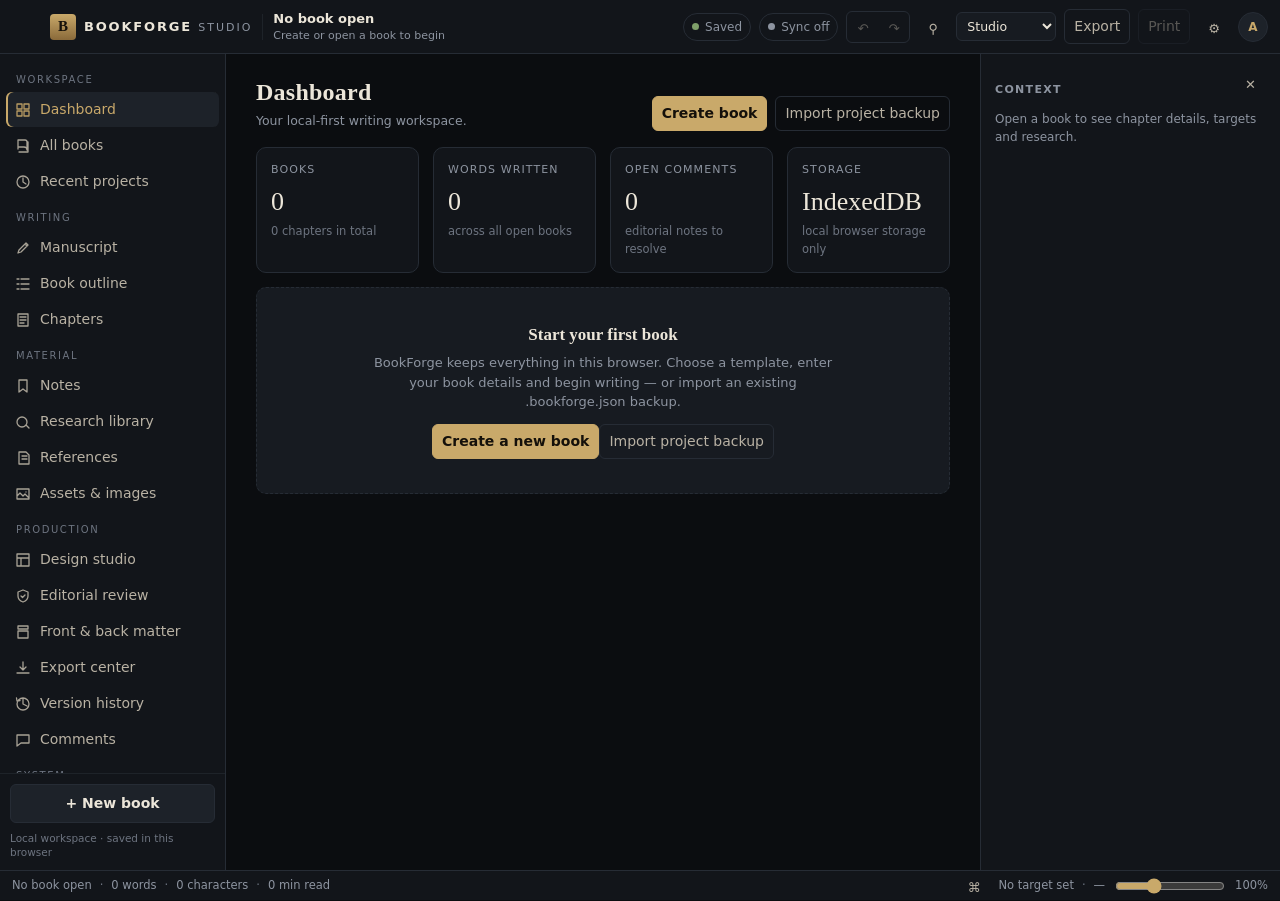
==== commit a444b414: "Add optional cloud sync: Cloudflare Worker backend, sync chip and settings dialog" ====
--- a/standalone.html
+++ b/standalone.html
@@ -186,6 +186,22 @@
 .save-status[data-state="error"] { color: var(--bad); border-color: var(--bad); }
 @keyframes pulse { 50% { opacity: .35; } }
 @media (prefers-reduced-motion: reduce) { * { animation: none !important; transition: none !important; } }
+
+/* ------------------------------------------------------------- cloud sync */
+.sync-status { font: inherit; font-size: 12px; background: none; cursor: pointer; }
+.sync-status:hover { border-color: var(--accent); color: var(--text); }
+.sync-dot { width: 7px; height: 7px; border-radius: 50%; background: var(--muted); }
+.sync-status[data-state="on"] .sync-dot { background: var(--good); }
+.sync-status[data-state="syncing"] .sync-dot { background: var(--accent); animation: pulse 1.1s ease-in-out infinite; }
+.sync-status[data-state="error"] .sync-dot { background: var(--bad); }
+.sync-status[data-state="error"] { color: var(--bad); border-color: var(--bad); }
+.sync-body .sync-state { display: flex; align-items: center; gap: 8px; margin-bottom: 8px; font-size: 13px; }
+.sync-state-dot { width: 9px; height: 9px; border-radius: 50%; background: var(--muted); }
+.sync-state-dot[data-state="on"] { background: var(--good); }
+.sync-state-dot[data-state="error"] { background: var(--bad); }
+.sync-actions { display: flex; flex-wrap: wrap; gap: 8px; margin: 12px 0 6px; }
+.sync-body .field input { font-family: var(--mono, ui-monospace, monospace); font-size: 12px; }
+@media (max-width: 720px) { .sync-status { display: none; } }
 
 /* ------------------------------------------------------------- workspace */
 .workspace {
@@ -748,6 +764,10 @@
       <span class="save-status" id="saveStatus" role="status" aria-live="polite" data-state="saved">
         <span class="save-dot" aria-hidden="true"></span><span id="saveText">Saved</span>
       </span>
+
+      <button class="save-status sync-status" id="syncStatus" type="button" title="Cloud sync is off — click to connect" aria-label="Cloud sync" data-state="off">
+        <span class="sync-dot" aria-hidden="true"></span><span id="syncText">Sync off</span>
+      </button>
 
       <div class="tool-cluster" role="group" aria-label="History">
         <button class="icon-btn" id="btnUndo" title="Undo (Ctrl+Z)" aria-label="Undo">&#8630;</button>
@@ -1853,6 +1873,24 @@
     return true;
   }
 
+  /* Writes a book exactly as given, without touching updatedAt.
+     Used by cloud sync so a pulled revision keeps the server's timestamp. */
+  async function putBookRaw(book) {
+    if (!book || !book.id) throw new Error("putBookRaw: book.id is required");
+    var payload = U.clone(book);
+    if (state.mode === "indexeddb") return idbTx(state.db, STORES.projects, "readwrite", function (os) { return os.put(payload); });
+    if (state.mode === "localstorage") {
+      var data = lsRead();
+      var idx = data.projects.findIndex(function (b) { return b.id === payload.id; });
+      if (idx >= 0) data.projects[idx] = payload; else data.projects.push(payload);
+      lsWrite(data);
+      return true;
+    }
+    var i = state.memory.projects.findIndex(function (b) { return b.id === payload.id; });
+    if (i >= 0) state.memory.projects[i] = payload; else state.memory.projects.push(payload);
+    return true;
+  }
+
   async function deleteBook(id) {
     if (state.mode === "indexeddb") return idbTx(state.db, STORES.projects, "readwrite", function (os) { return os.delete(id); });
     if (state.mode === "localstorage") {
@@ -2023,6 +2061,7 @@
     get lastError() { return state.lastError; },
     loadAllBooks: loadAllBooks,
     saveBook: saveBook,
+    putBookRaw: putBookRaw,
     deleteBook: deleteBook,
     listVersions: listVersions,
     getVersion: getVersion,
@@ -4957,6 +4996,313 @@
 })();
 
 </script>
+<script data-src="js/sync.js">
+/* BookForge Studio — optional cloud sync.
+   Local-first stays the source of truth: IndexedDB is always written first, then a
+   background push/pull reconciles with the sync service using last-write-wins on
+   each book's `updatedAt`. Nothing here runs until the writer connects a sync code. */
+(function () {
+  "use strict";
+  var BF = (window.BF = window.BF || {});
+  var U = BF.util;
+
+  var DEFAULT_SERVER = "https://bookforge-sync.bookforge-sync.workers.dev";
+  var PUSH_DEBOUNCE_MS = 12000;
+  var AUTO_INTERVAL_MS = 60000;
+
+  var st = {
+    enabled: false,
+    code: "",
+    server: DEFAULT_SERVER,
+    lastSyncAt: 0,
+    lastError: null,
+    status: "off",       // off | idle | syncing | error
+    busy: false,
+    onChange: null,
+    timer: null,
+    pendingPush: {},
+    pushTimer: null
+  };
+
+  function emit() {
+    if (typeof st.onChange === "function") {
+      try { st.onChange(status()); } catch (e) { /* UI listeners must not break sync */ }
+    }
+  }
+
+  function status() {
+    return {
+      enabled: st.enabled,
+      status: st.status,
+      lastSyncAt: st.lastSyncAt,
+      lastError: st.lastError,
+      code: st.code,
+      server: st.server,
+      busy: st.busy
+    };
+  }
+
+  function setStatus(next, error) {
+    st.status = next;
+    st.lastError = error || null;
+    emit();
+  }
+
+  function randomCode() {
+    var bytes = new Uint8Array(24);
+    crypto.getRandomValues(bytes);
+    var s = "";
+    for (var i = 0; i < bytes.length; i++) s += String.fromCharCode(bytes[i]);
+    return btoa(s).replace(/\+/g, "-").replace(/\//g, "_").replace(/=+$/, "");
+  }
+
+  function cleanServer(url) {
+    var v = String(url || "").trim().replace(/\/+$/, "");
+    if (!v) return DEFAULT_SERVER;
+    if (!/^https?:\/\//i.test(v)) v = "https://" + v;
+    return v;
+  }
+
+  async function req(method, path, body) {
+    var headers = { Authorization: "Bearer " + st.code };
+    if (body !== undefined) headers["Content-Type"] = "application/json";
+    var res = await fetch(st.server + path, {
+      method: method,
+      headers: headers,
+      body: body === undefined ? undefined : JSON.stringify(body),
+      cache: "no-store"
+    });
+    var text = await res.text();
+    var data = null;
+    try { data = text ? JSON.parse(text) : null; } catch (e) { data = { error: text }; }
+    if (!res.ok) {
+      var msg = (data && (data.error || data.message)) || ("Sync server returned " + res.status);
+      throw new Error(msg);
+    }
+    return data;
+  }
+
+  /* ------------------------------------------------------------------ setup */
+  function init(meta) {
+    var saved = (meta && meta.sync) || {};
+    st.code = saved.code || "";
+    st.server = cleanServer(saved.server || DEFAULT_SERVER);
+    st.enabled = !!saved.enabled && !!st.code;
+    st.lastSyncAt = Number(saved.lastSyncAt) || 0;
+    st.status = st.enabled ? "idle" : "off";
+    if (st.enabled) {
+      startAuto();
+      setTimeout(function () { syncNow({ quiet: true }); }, 1500);
+    }
+    emit();
+  }
+
+  function persist() {
+    return BF.storage.saveMeta({
+      sync: {
+        code: st.code,
+        server: st.server,
+        enabled: st.enabled,
+        lastSyncAt: st.lastSyncAt
+      }
+    });
+  }
+
+  async function enable(code, server) {
+    var c = String(code || "").trim();
+    if (c.length < 16) throw new Error("A sync code is at least 16 characters.");
+    st.code = c;
+    st.server = cleanServer(server);
+    st.enabled = true;
+    st.status = "idle";
+    st.lastError = null;
+    await persist();
+    startAuto();
+    emit();
+    return syncNow();
+  }
+
+  async function disable() {
+    st.enabled = false;
+    st.status = "off";
+    st.lastError = null;
+    stopAuto();
+    await persist();
+    emit();
+  }
+
+  function newCode() {
+    st.code = randomCode();
+    return st.code;
+  }
+
+  /* -------------------------------------------------------------- transport */
+  function localMap(books) {
+    var map = {};
+    (books || []).forEach(function (b) { map[b.id] = b; });
+    return map;
+  }
+
+  async function pushBook(book) {
+    return req("PUT", "/v1/books/" + encodeURIComponent(book.id), {
+      updatedAt: book.updatedAt || Date.now(),
+      data: book
+    });
+  }
+
+  async function pullBook(id) {
+    var row = await req("GET", "/v1/books/" + encodeURIComponent(id));
+    if (!row || !row.data) return null;
+    return row.data;
+  }
+
+  /* ------------------------------------------------------------------- sync */
+  async function syncNow(opts) {
+    opts = opts || {};
+    if (!st.enabled || st.busy) return { ok: false, reason: "disabled-or-busy" };
+    st.busy = true;
+    setStatus("syncing");
+    var pushed = 0, pulled = 0, removed = 0, failed = 0;
+    var changedIds = [], deletedIds = [];
+    try {
+      if (BF.app && BF.app.S && BF.app.S.dirty) {
+        try { await BF.app.saveNow("sync"); } catch (e) { /* keep going with what is on disk */ }
+      }
+
+      var remote = await req("GET", "/v1/books");
+      var remoteMap = {};
+      ((remote && remote.books) || []).forEach(function (r) { remoteMap[r.id] = r; });
+
+      var localBooks = await BF.storage.loadAllBooks();
+      var locals = localMap(localBooks);
+
+      var ids = Object.keys(locals);
+      for (var i = 0; i < ids.length; i++) {
+        var book = locals[ids[i]];
+        var r = remoteMap[book.id];
+        var localAt = Number(book.updatedAt) || 0;
+        try {
+          if (!r) {
+            await pushBook(book); pushed++;
+          } else if (r.deleted && r.updatedAt > localAt) {
+            await BF.storage.deleteBook(book.id); removed++; deletedIds.push(book.id);
+          } else if (!r.deleted && localAt > (Number(r.updatedAt) || 0)) {
+            await pushBook(book); pushed++;
+          } else if (!r.deleted && (Number(r.updatedAt) || 0) > localAt) {
+            var fresh = await pullBook(book.id);
+            if (fresh) {
+              fresh.updatedAt = Number(r.updatedAt) || fresh.updatedAt;
+              await BF.storage.putBookRaw(fresh);
+              pulled++; changedIds.push(book.id);
+            }
+          }
+        } catch (e) { failed++; st.lastError = e; }
+      }
+
+      var remoteIds = Object.keys(remoteMap);
+      for (var j = 0; j < remoteIds.length; j++) {
+        var id = remoteIds[j];
+        if (locals[id]) continue;
+        var rr = remoteMap[id];
+        if (rr.deleted) continue;
+        try {
+          var data = await pullBook(id);
+          if (data) {
+            await BF.storage.putBookRaw(data);
+            pulled++; changedIds.push(id);
+          }
+        } catch (e) { failed++; st.lastError = e; }
+      }
+
+      st.lastSyncAt = Date.now();
+      if (!failed) st.lastError = null;
+      await persist();
+      setStatus(failed ? "error" : "idle", failed ? st.lastError : null);
+
+      if (changedIds.length || deletedIds.length) {
+        if (BF.app && BF.app.refreshAfterSync) await BF.app.refreshAfterSync(changedIds, deletedIds);
+      }
+
+      var summary = { ok: !failed, pushed: pushed, pulled: pulled, removed: removed, failed: failed };
+      if (!opts.quiet && BF.app && BF.app.toast) {
+        if (failed) BF.app.toast("Sync finished with " + failed + " error(s): " + (st.lastError && st.lastError.message), "error");
+        else if (!pushed && !pulled && !removed) BF.app.toast("Already up to date");
+        else BF.app.toast("Synced — " + pushed + " uploaded, " + pulled + " downloaded" + (removed ? ", " + removed + " removed" : ""));
+      }
+      return summary;
+    } catch (e) {
+      st.lastError = e;
+      setStatus("error", e);
+      if (!opts.quiet && BF.app && BF.app.toast) BF.app.toast("Sync failed: " + e.message, "error");
+      return { ok: false, error: e };
+    } finally {
+      st.busy = false;
+      emit();
+    }
+  }
+
+  /* --------------------------------------------------------------- triggers */
+  function queuePush(book) {
+    if (!st.enabled || !book || !book.id) return;
+    st.pendingPush[book.id] = true;
+    if (st.pushTimer) clearTimeout(st.pushTimer);
+    st.pushTimer = setTimeout(function () {
+      st.pendingPush = {};
+      syncNow({ quiet: true });
+    }, PUSH_DEBOUNCE_MS);
+  }
+
+  function onBookSaved(book) {
+    queuePush(book);
+  }
+
+  async function onBookDeleted(id) {
+    if (!st.enabled || !id) return;
+    try {
+      await req("DELETE", "/v1/books/" + encodeURIComponent(id) + "?updatedAt=" + Date.now());
+    } catch (e) {
+      st.lastError = e;
+      setStatus("error", e);
+    }
+  }
+
+  function startAuto() {
+    stopAuto();
+    st.timer = setInterval(function () {
+      if (document.visibilityState === "visible") syncNow({ quiet: true });
+    }, AUTO_INTERVAL_MS);
+  }
+
+  function stopAuto() {
+    if (st.timer) clearInterval(st.timer);
+    st.timer = null;
+    if (st.pushTimer) clearTimeout(st.pushTimer);
+    st.pushTimer = null;
+  }
+
+  document.addEventListener("visibilitychange", function () {
+    if (document.visibilityState === "visible" && st.enabled) syncNow({ quiet: true });
+  });
+  window.addEventListener("online", function () {
+    if (st.enabled) syncNow({ quiet: true });
+  });
+
+  BF.sync = {
+    DEFAULT_SERVER: DEFAULT_SERVER,
+    init: init,
+    status: status,
+    enable: enable,
+    disable: disable,
+    newCode: newCode,
+    syncNow: syncNow,
+    onBookSaved: onBookSaved,
+    onBookDeleted: onBookDeleted,
+    set onChange(fn) { st.onChange = fn; },
+    get enabled() { return st.enabled; }
+  };
+})();
+
+</script>
 <script data-src="js/views.js">
 /* BookForge Studio — workspace views. Rendered into #view by the app shell. */
 (function () {
@@ -6889,6 +7235,7 @@
       S.dirty = false;
       setSaveState("saved");
       maybeSnapshot(reason);
+      if (BF.sync && BF.sync.enabled) BF.sync.onBookSaved(S.book);
       return true;
     } catch (e) {
       setSaveState("error", e);
@@ -7662,6 +8009,7 @@
     if (permanent) {
       S.books = S.books.filter(function (b) { return b.id !== book.id; });
       await BF.storage.deleteBook(book.id);
+      if (BF.sync && BF.sync.enabled) BF.sync.onBookDeleted(book.id);
       if (S.book && S.book.id === book.id) { S.book = null; S.chapterId = null; }
     } else {
       book.trashed = true;
@@ -7833,6 +8181,145 @@
   }
 
   /* --------------------------------------------------------------- settings */
+  /* -------------------------------------------------------------- cloud sync */
+  function syncLabel(s) {
+    if (!s || !s.enabled) return "Sync off";
+    if (s.status === "syncing") return "Syncing…";
+    if (s.status === "error") return "Sync error";
+    if (!s.lastSyncAt) return "Not synced yet";
+    return "Synced " + U.relativeTime(s.lastSyncAt);
+  }
+
+  function renderSyncChip(s) {
+    var chip = refs.syncStatus;
+    if (!chip) return;
+    var label = syncLabel(s);
+    chip.dataset.state = !s.enabled ? "off" : (s.status === "error" ? "error" : s.status === "syncing" ? "syncing" : "on");
+    chip.title = !s.enabled
+      ? "Cloud sync is off — click to connect"
+      : (s.lastError ? "Sync error: " + s.lastError.message : "Cloud sync is on. Click for details.");
+    if (refs.syncText) refs.syncText.textContent = label;
+  }
+
+  function openSyncDialog() {
+    var body = U.el("div", { class: "sync-body" });
+    var actions = [];
+
+    function renderBody() {
+      var s = BF.sync.status();
+      body.innerHTML = "";
+
+      body.appendChild(U.el("div", { class: "sync-state" }, [
+        U.el("span", { class: "sync-state-dot", dataset: { state: s.enabled ? (s.status === "error" ? "error" : "on") : "off" } }),
+        U.el("strong", { text: syncLabel(s) }),
+        s.lastSyncAt ? U.el("span", { class: "muted", text: " · " + U.formatDateTime(s.lastSyncAt) }) : null
+      ]));
+
+      body.appendChild(U.el("p", { class: "small muted", text: "Your books stay in this browser first. When sync is on, each book is also copied to your private cloud slot so your phone and laptop share the same library." }));
+
+      var codeField = U.el("div", { class: "field" }, [
+        U.el("label", { for: "syncCodeInput", text: "Sync code" }),
+        (function () {
+          var input = U.el("input", { id: "syncCodeInput", type: "text", autocomplete: "off", spellcheck: "false", placeholder: "Paste the code from your other device" });
+          input.value = s.code || "";
+          return input;
+        })(),
+        U.el("div", { class: "help", text: "One code connects every device. Treat it like a password — anyone with it can read and change your synced books." })
+      ]);
+      body.appendChild(codeField);
+
+      var serverField = U.el("div", { class: "field" }, [
+        U.el("label", { for: "syncServerInput", text: "Sync server" }),
+        (function () {
+          var input = U.el("input", { id: "syncServerInput", type: "text", autocomplete: "off", spellcheck: "false" });
+          input.value = s.server || BF.sync.DEFAULT_SERVER;
+          return input;
+        })()
+      ]);
+      body.appendChild(serverField);
+
+      var row = U.el("div", { class: "sync-actions" }, [
+        U.el("button", { class: "btn ghost", type: "button", text: s.enabled ? "Disconnect" : "Connect", onclick: async function () {
+          if (s.enabled) {
+            await BF.sync.disable();
+            toast("Cloud sync disconnected on this device");
+            renderBody();
+            return;
+          }
+          var code = body.querySelector("#syncCodeInput").value.trim();
+          var server = body.querySelector("#syncServerInput").value.trim();
+          if (code.length < 16) { toast("Paste a sync code (at least 16 characters) or generate one.", "error"); return; }
+          try {
+            await BF.sync.enable(code, server);
+            toast("Cloud sync connected");
+          } catch (e) {
+            toast("Could not connect: " + e.message, "error");
+          }
+          renderBody();
+        } }),
+        U.el("button", { class: "btn ghost", type: "button", text: "Generate new code", onclick: async function () {
+          var code = BF.sync.newCode();
+          body.querySelector("#syncCodeInput").value = code;
+          try {
+            await BF.sync.enable(code, body.querySelector("#syncServerInput").value.trim());
+            toast("New sync code created — copy it to your other devices");
+          } catch (e) {
+            toast("Could not connect: " + e.message, "error");
+          }
+          renderBody();
+        } }),
+        U.el("button", { class: "btn ghost", type: "button", text: "Copy code", onclick: function () {
+          var code = body.querySelector("#syncCodeInput").value.trim();
+          if (!code) { toast("No code to copy yet", "error"); return; }
+          (navigator.clipboard ? navigator.clipboard.writeText(code) : Promise.reject(new Error("Clipboard unavailable")))
+            .then(function () { toast("Sync code copied"); })
+            .catch(function () { toast("Select the code and copy it manually", "error"); });
+        } }),
+        U.el("button", { class: "btn primary", type: "button", text: "Sync now", onclick: async function () {
+          if (!BF.sync.enabled) { toast("Connect a sync code first", "error"); return; }
+          await BF.sync.syncNow();
+          renderBody();
+        } })
+      ]);
+      body.appendChild(row);
+
+      if (s.lastError) {
+        body.appendChild(U.el("p", { class: "small", style: "color:var(--bad)", text: "Last error: " + s.lastError.message }));
+      }
+      body.appendChild(U.el("p", { class: "small muted", text: "Tip: export a project backup (Export → Project backup) before switching devices for the first time." }));
+    }
+
+    renderBody();
+    actions.push({ label: "Done", primary: true });
+    openDialog({ title: "Cloud sync", wide: true, body: body, actions: actions });
+  }
+
+  async function refreshAfterSync(changedIds, deletedIds) {
+    changedIds = changedIds || [];
+    deletedIds = deletedIds || [];
+    S.books = await BF.storage.loadAllBooks();
+    if (S.book && deletedIds.indexOf(S.book.id) >= 0) {
+      S.book = null;
+      S.chapterId = null;
+      setView("dashboard");
+      toast("A book you had open was deleted on another device");
+      return;
+    }
+    if (S.book) {
+      var fresh = S.books.filter(function (b) { return b.id === S.book.id; })[0];
+      if (fresh && changedIds.indexOf(S.book.id) >= 0 && !S.dirty) {
+        S.book = fresh;
+        if (!S.book.chapters.some(function (c) { return c.id === S.chapterId; })) {
+          S.chapterId = S.book.chapters.length ? S.book.chapters[0].id : null;
+        }
+      } else if (fresh) {
+        S.book = fresh;
+      }
+    }
+    render();
+    if (changedIds.length) toast("Updated from another device");
+  }
+
   async function openSettings() {
     var b = S.book;
     var g = BF.globalSettings || {};
@@ -7848,8 +8335,17 @@
         { name: "paragraphSpacing", label: "Paragraph spacing (em)", type: "number", value: g.paragraphSpacing || 0.9 },
         { name: "columnWidth", label: "Writing column width (px)", type: "number", value: g.columnWidth || 760 },
         { name: "citationStyle", label: "Citation style", type: "select", value: b ? (b.settings.citationStyle || "apa") : "apa", options: BF.model.CITATION_STYLES.map(function (s) { return { value: s.id, label: s.name }; }) },
-        { name: "autosaveMs", label: "Autosave delay (ms)", type: "number", value: g.autosaveMs || 900, help: "Saves are written to IndexedDB; Google Drive–style cloud sync is not part of this local edition." },
+        { name: "autosaveMs", label: "Autosave delay (ms)", type: "number", value: g.autosaveMs || 900, help: "Saves are written to IndexedDB immediately, then pushed to the cloud when sync is connected." },
         { name: "aiEndpoint", label: "AI endpoint URL (optional)", type: "text", value: g.aiEndpoint || "", help: "Your own server URL that proxies the AI provider. API keys stay on the server." }
+      ],
+      extraActions: [
+        {
+          label: "Cloud sync…",
+          onClick: function (close) {
+            if (close) close();
+            setTimeout(openSyncDialog, 60);
+          }
+        }
       ],
       submitLabel: "Save settings",
       onSubmit: function (values) {
@@ -8329,6 +8825,7 @@
       saveNow("export").then(function () { BF.layout.print(S.book); });
     });
     refs.btnSettings.addEventListener("click", openSettings);
+    if (refs.syncStatus) refs.syncStatus.addEventListener("click", openSyncDialog);
     refs.btnProfile.addEventListener("click", function () {
       var b = S.book;
       if (!b) { toast("Open a book to edit the author profile."); return; }
@@ -8442,6 +8939,11 @@
       var meta = await BF.storage.loadMeta();
       BF.globalSettings = meta.globalSettings || {};
       S.books = await BF.storage.loadAllBooks();
+      if (BF.sync) {
+        BF.sync.onChange = renderSyncChip;
+        BF.sync.init(meta);
+        renderSyncChip(BF.sync.status());
+      }
       S.sidebarCollapsed = !!meta.sidebarCollapsed;
       refs.workspace.classList.toggle("sidebar-collapsed", S.sidebarCollapsed);
       refs.btnSidebar.setAttribute("aria-expanded", String(!S.sidebarCollapsed));
@@ -8471,6 +8973,8 @@
       topBookSub: $("#topBookSub"),
       saveStatus: $("#saveStatus"),
       saveText: $("#saveText"),
+      syncStatus: $("#syncStatus"),
+      syncText: $("#syncText"),
       btnSidebar: $("#btnSidebar"),
       btnUndo: $("#btnUndo"),
       btnRedo: $("#btnRedo"),
@@ -8523,7 +9027,8 @@
     insertImageFile: insertImageFile, insertImageUrl: insertImageUrl, insertSpecialChar: insertSpecialChar,
     addAsset: addAsset, editAsset: editAsset, editInlineImage: editInlineImage, replaceInlineImage: replaceInlineImage,
     showShortcuts: showShortcuts,
-    applyTheme: applyTheme, applyTypography: applyTypography
+    applyTheme: applyTheme, applyTypography: applyTypography,
+    refreshAfterSync: refreshAfterSync, openSyncDialog: openSyncDialog
   };
 
   document.addEventListener("DOMContentLoaded", boot);
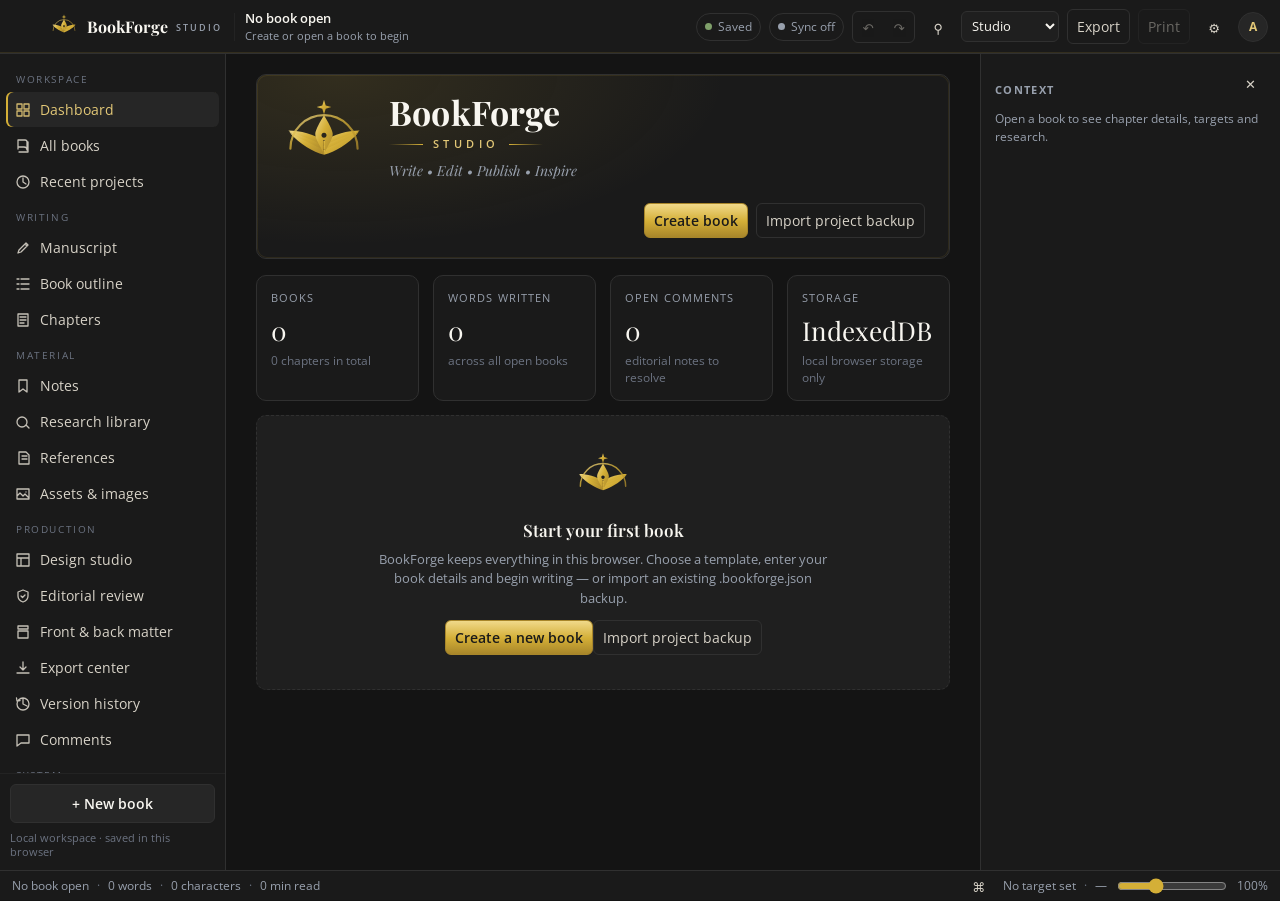
==== commit e74d8fc4: "Apply the BookForge brand identity Playfair Display headings and Open Sans interface text, embedded " ====
--- a/standalone.html
+++ b/standalone.html
@@ -2,8 +2,16 @@
 <html lang="en" data-theme="dark">
 <head>
 <meta charset="UTF-8">
-<meta name="viewport" content="width=device-width, initial-scale=1">
+<meta name="viewport" content="width=device-width, initial-scale=1, viewport-fit=cover">
+<meta name="theme-color" content="#1a1a1a">
+<meta name="apple-mobile-web-app-capable" content="yes">
+<meta name="mobile-web-app-capable" content="yes">
+<meta name="apple-mobile-web-app-status-bar-style" content="black-translucent">
 <meta name="description" content="BookForge Studio — a local-first professional book writing and publishing workspace.">
+<!-- @icon:start — generated by build-icon.mjs -->
+<link rel="icon" type="image/svg+xml" href="[data-uri]">
+<link rel="apple-touch-icon" href="[data-uri]">
+<!-- @icon:end -->
 <title>BookForge Studio</title>
 <!-- Self-contained build: css/styles.css and js/*.js inlined. Generated by build-standalone.mjs. -->
 <style>
@@ -12,10 +20,25 @@
    Local-first book writing workspace. No external dependencies.
    ========================================================================== */
 
+/* @fonts:start — generated by build-fonts.mjs, do not edit by hand */
+@font-face{font-family:"Open Sans";font-style:normal;font-weight:300 800;font-display:swap;src:url([data-uri]) format("woff2");unicode-range:U+0000-00FF, U+0131, U+0152-0153, U+02BB-02BC, U+02C6, U+02DA, U+02DC, U+0304, U+0308, U+0329, U+2000-206F, U+20AC, U+2122, U+2191, U+2193, U+2212, U+2215, U+FEFF, U+FFFD}
+@font-face{font-family:"Playfair Display";font-style:italic;font-weight:400 900;font-display:swap;src:url([data-uri]) format("woff2");unicode-range:U+0000-00FF, U+0131, U+0152-0153, U+02BB-02BC, U+02C6, U+02DA, U+02DC, U+0304, U+0308, U+0329, U+2000-206F, U+20AC, U+2122, U+2191, U+2193, U+2212, U+2215, U+FEFF, U+FFFD}
+@font-face{font-family:"Playfair Display";font-style:normal;font-weight:400 900;font-display:swap;src:url([data-uri]) format("woff2");unicode-range:U+0000-00FF, U+0131, U+0152-0153, U+02BB-02BC, U+02C6, U+02DA, U+02DC, U+0304, U+0308, U+0329, U+2000-206F, U+20AC, U+2122, U+2191, U+2193, U+2212, U+2215, U+FEFF, U+FFFD}
+/* @fonts:end */
+
 :root {
-  --font-ui: "Segoe UI", system-ui, -apple-system, Roboto, Arial, sans-serif;
-  --font-serif: Georgia, "Iowan Old Style", "Palatino Linotype", "Times New Roman", serif;
+  /* Brand kit: Playfair Display headings, Open Sans text. */
+  --font-ui: "Open Sans", "Segoe UI", system-ui, -apple-system, Roboto, Arial, sans-serif;
+  --font-serif: "Playfair Display", "Iowan Old Style", "Palatino Linotype", Georgia, serif;
   --font-mono: "Cascadia Mono", Consolas, "SF Mono", Menlo, monospace;
+  /* Brand colours, constant across themes. */
+  --gold: #d4af37;
+  --gold-light: #f0d98a;
+  --gold-deep: #a8862a;
+  --ivory: #f8f6f0;
+  --charcoal: #1a1a1a;
+  --slate: #6b7280;
+  --gold-sheen: linear-gradient(145deg, var(--gold-light) 0%, var(--gold) 42%, var(--gold-deep) 100%);
   --radius: 6px;
   --radius-lg: 10px;
   --topbar-h: 54px;
@@ -27,50 +50,54 @@
 }
 
 :root[data-theme="dark"] {
-  --bg: #0b0d10;
-  --panel: #12151a;
-  --panel-2: #171b21;
-  --panel-3: #1d2229;
-  --line: #262c35;
-  --line-soft: #1e2329;
-  --text: #ece6d9;
-  --text-dim: #b9b2a4;
-  --muted: #8d94a0;
-  --muted-2: #6d7480;
-  --accent: #c9a96a;
-  --accent-ink: #14100a;
-  --bronze: #8a6a3a;
+  color-scheme: dark;
+  --bg: #141414;
+  --panel: #1a1a1a;
+  --panel-2: #1f1f1f;
+  --panel-3: #262626;
+  --line: #303030;
+  --line-soft: #232323;
+  --text: #f8f6f0;
+  --text-dim: #d8d3c8;
+  --muted: #98a0ad;
+  --muted-2: #6b7280;
+  --accent: #d4af37;
+  --accent-text: #e3c877;
+  --accent-ink: #1a1a1a;
+  --bronze: #a8862a;
   --good: #7fa06a;
-  --warn: #c9a35a;
+  --warn: #d4af37;
   --bad: #c2705c;
-  --canvas: #f8f3e8;
-  --canvas-ink: #23262c;
-  --canvas-line: #ddd3be;
-  --selection: rgba(201, 169, 106, .28);
+  --canvas: #f8f6f0;
+  --canvas-ink: #1a1a1a;
+  --canvas-line: #ddd6c4;
+  --selection: rgba(212, 175, 55, .26);
   --shadow: 0 10px 30px -18px rgba(0, 0, 0, .9);
 }
 
 :root[data-theme="light"] {
-  --bg: #e8e5de;
-  --panel: #f7f5f0;
-  --panel-2: #fdfcf9;
-  --panel-3: #efece4;
-  --line: #d7d2c6;
-  --line-soft: #e2ded4;
-  --text: #221f1a;
-  --text-dim: #4a453c;
-  --muted: #6f6a5f;
-  --muted-2: #8b8679;
-  --accent: #8a6a2f;
-  --accent-ink: #fffaf0;
-  --bronze: #a8863f;
+  color-scheme: light;
+  --bg: #efece4;
+  --panel: #f8f6f0;
+  --panel-2: #fffdf8;
+  --panel-3: #ece8de;
+  --line: #d9d3c5;
+  --line-soft: #e6e1d5;
+  --text: #1a1a1a;
+  --text-dim: #423e36;
+  --muted: #5d6270;
+  --muted-2: #6b7280;
+  --accent: #c9a233;
+  --accent-text: #7d6118;
+  --accent-ink: #1a1a1a;
+  --bronze: #a8862a;
   --good: #4f7a3f;
-  --warn: #9a7420;
+  --warn: #8a6a1a;
   --bad: #a4453a;
   --canvas: #fffdf8;
-  --canvas-ink: #201d18;
-  --canvas-line: #e3ddcd;
-  --selection: rgba(138, 106, 47, .22);
+  --canvas-ink: #1a1a1a;
+  --canvas-line: #e4dece;
+  --selection: rgba(201, 162, 51, .22);
   --shadow: 0 10px 30px -20px rgba(60, 50, 20, .45);
 }
 
@@ -112,20 +139,25 @@
 .topbar {
   display: flex; align-items: center; justify-content: space-between; gap: 12px;
   padding: 0 12px; background: var(--panel); border-bottom: 1px solid var(--line);
+  box-shadow: inset 0 -1px 0 color-mix(in srgb, var(--gold) 13%, transparent);
   min-width: 0;
 }
 .topbar-left, .topbar-right { display: flex; align-items: center; gap: 8px; min-width: 0; }
 .topbar-left { flex: 1 1 auto; }
 .topbar-right { flex: 0 0 auto; }
 
-.brand { display: flex; align-items: center; gap: 8px; padding-right: 10px; border-right: 1px solid var(--line-soft); }
-.brand-mark {
-  width: 26px; height: 26px; border-radius: 4px; display: grid; place-items: center;
-  background: linear-gradient(180deg, var(--accent), var(--bronze));
-  color: var(--accent-ink); font-family: var(--font-serif); font-weight: 700; font-size: 15px;
+.brand { display: flex; align-items: center; gap: 9px; padding-right: 12px; border-right: 1px solid var(--line-soft); }
+.brand-svg { width: 28px; height: 28px; display: block; flex: 0 0 auto; }
+.brand-word {
+  font-family: var(--font-serif); font-size: 16px; font-weight: 700; letter-spacing: .005em;
+  white-space: nowrap; color: var(--text);
 }
-.brand-word { font-size: 13px; letter-spacing: .14em; font-weight: 700; white-space: nowrap; }
-.brand-word em { font-style: normal; color: var(--muted); font-weight: 500; letter-spacing: .18em; font-size: 11px; }
+.brand-word em {
+  font-style: normal; font-family: var(--font-ui); text-transform: uppercase;
+  color: var(--muted); font-weight: 600; letter-spacing: .22em; font-size: 9px;
+  margin-left: 4px; vertical-align: 2px;
+}
+.bf-sprite { position: absolute; width: 0; height: 0; overflow: hidden; }
 
 .book-id { display: flex; flex-direction: column; min-width: 0; padding-left: 2px; }
 .book-id-title { font-size: 13px; font-weight: 600; white-space: nowrap; overflow: hidden; text-overflow: ellipsis; max-width: 34vw; }
@@ -139,8 +171,11 @@
 .icon-btn { min-width: 30px; height: 30px; display: inline-grid; place-items: center; font-size: 13px; color: var(--text-dim); }
 .icon-btn:hover, .btn:hover, .avatar-btn:hover { background: var(--panel-3); color: var(--text); }
 .btn.ghost { border-color: var(--line); color: var(--text-dim); }
-.btn.primary { background: var(--accent); color: var(--accent-ink); border-color: var(--accent); font-weight: 600; }
-.btn.primary:hover { filter: brightness(1.06); }
+.btn.primary {
+  background: linear-gradient(180deg, var(--gold-light) 0%, var(--accent) 52%, var(--gold-deep) 100%);
+  color: var(--accent-ink); border-color: var(--gold-deep); font-weight: 600;
+}
+.btn.primary:hover { filter: brightness(1.05); }
 .btn.danger { border-color: var(--bad); color: var(--bad); }
 .btn.danger:hover { background: color-mix(in srgb, var(--bad) 14%, transparent); }
 .btn:disabled, .icon-btn:disabled { opacity: .42; cursor: not-allowed; }
@@ -149,7 +184,7 @@
 .avatar-btn {
   width: 30px; height: 30px; padding: 0; border-radius: 50%;
   background: var(--panel-3); border: 1px solid var(--line);
-  display: grid; place-items: center; font-size: 12px; font-weight: 700; color: var(--accent);
+  display: grid; place-items: center; font-size: 12px; font-weight: 700; color: var(--accent-text);
 }
 
 .tool-cluster { display: flex; border: 1px solid var(--line); border-radius: var(--radius); overflow: hidden; }
@@ -224,7 +259,7 @@
   padding: 7px 9px; cursor: pointer; white-space: nowrap;
 }
 .nav button:hover { background: var(--panel-3); color: var(--text); }
-.nav button[aria-current="page"] { background: var(--panel-3); color: var(--accent); box-shadow: inset 2px 0 0 var(--accent); }
+.nav button[aria-current="page"] { background: var(--panel-3); color: var(--accent-text); box-shadow: inset 2px 0 0 var(--accent); }
 .nav .nav-ico { width: 16px; text-align: center; flex: 0 0 16px; opacity: .9; }
 .nav .nav-count { margin-left: auto; font-size: 11px; color: var(--muted-2); }
 .sidebar-collapsed .nav button span:not(.nav-ico), .sidebar-collapsed .nav-group, .sidebar-collapsed .sidebar-foot .local-note { display: none; }
@@ -234,7 +269,7 @@
   background: var(--panel-3); border: 1px solid var(--line); color: var(--text);
   padding: 8px 10px; font-weight: 600; text-align: center;
 }
-.new-book-btn:hover { border-color: var(--accent); color: var(--accent); }
+.new-book-btn:hover { border-color: var(--accent); color: var(--accent-text); }
 .local-note { margin: 0; font-size: 10.5px; color: var(--muted-2); line-height: 1.4; }
 
 .main { min-width: 0; overflow-y: auto; overflow-x: hidden; outline: none; position: relative; }
@@ -281,6 +316,42 @@
 .stat .v { font-family: var(--font-serif); font-size: 26px; margin-top: 4px; }
 .stat .s { font-size: 11.5px; color: var(--muted-2); margin-top: 2px; }
 
+/* ------------------------------------------------------------ brand hero */
+.brand-hero {
+  position: relative; overflow: hidden;
+  display: flex; align-items: center; gap: 22px; flex-wrap: wrap;
+  padding: 20px 24px; margin-bottom: 16px;
+  background:
+    radial-gradient(90% 150% at 12% 0%, color-mix(in srgb, var(--gold) 13%, transparent), transparent 62%),
+    var(--panel);
+  border: 1px solid var(--line); border-radius: var(--radius-lg);
+}
+.brand-hero::after {
+  content: ""; position: absolute; inset: 0; pointer-events: none; border-radius: inherit;
+  box-shadow: inset 0 0 0 1px color-mix(in srgb, var(--gold) 10%, transparent);
+}
+.brand-hero-mark { width: 86px; height: 86px; flex: 0 0 auto; }
+.brand-hero-copy { flex: 1 1 240px; min-width: 0; }
+.brand-hero-word {
+  font-family: var(--font-serif); font-size: clamp(26px, 3.4vw, 34px); font-weight: 700;
+  line-height: 1.05; letter-spacing: .005em; color: var(--text); margin: 0;
+}
+.brand-hero-studio {
+  display: flex; align-items: center; gap: 10px;
+  margin: 6px 0 8px; font-size: 10.5px; font-weight: 600;
+  letter-spacing: .42em; text-transform: uppercase; color: var(--accent-text);
+}
+.brand-hero-studio::before, .brand-hero-studio::after {
+  content: ""; height: 1px; flex: 0 0 34px;
+  background: linear-gradient(90deg, transparent, var(--accent));
+}
+.brand-hero-studio::after { background: linear-gradient(270deg, transparent, var(--accent)); }
+.brand-hero-tag {
+  margin: 0; font-family: var(--font-serif); font-style: italic;
+  font-size: 14px; color: var(--muted);
+}
+.brand-hero-actions { display: flex; gap: 8px; flex-wrap: wrap; align-items: center; margin-left: auto; }
+
 .bar { height: 6px; background: var(--panel-3); border-radius: 99px; overflow: hidden; margin-top: 8px; }
 .bar > i { display: block; height: 100%; background: linear-gradient(90deg, var(--bronze), var(--accent)); }
 
@@ -294,7 +365,7 @@
 .badge.ok { color: var(--good); border-color: color-mix(in srgb, var(--good) 45%, transparent); }
 .badge.warn { color: var(--warn); border-color: color-mix(in srgb, var(--warn) 45%, transparent); }
 .badge.bad { color: var(--bad); border-color: color-mix(in srgb, var(--bad) 45%, transparent); }
-.badge.gold { color: var(--accent); border-color: color-mix(in srgb, var(--accent) 45%, transparent); }
+.badge.gold { color: var(--accent-text); border-color: color-mix(in srgb, var(--accent) 45%, transparent); }
 
 .empty {
   border: 1px dashed var(--line); border-radius: var(--radius-lg); padding: 34px 20px;
@@ -302,6 +373,7 @@
 }
 .empty h3 { margin: 0 0 6px; color: var(--text); font-family: var(--font-serif); font-weight: 600; font-size: 17px; }
 .empty p { margin: 0 auto 12px; max-width: 460px; font-size: 13px; }
+.empty-mark { width: 58px; height: 58px; display: block; margin: 0 auto 10px; }
 
 .toolbar { display: flex; gap: 8px; flex-wrap: wrap; align-items: center; margin-bottom: 12px; }
 .spacer { flex: 1; }
@@ -321,7 +393,7 @@
   background: none; border: 1px solid transparent; border-radius: 4px; color: var(--text-dim); cursor: pointer;
 }
 .editor-toolbar button:hover { background: var(--panel-3); color: var(--text); }
-.editor-toolbar button[aria-pressed="true"] { color: var(--accent); border-color: var(--line); background: var(--panel-3); }
+.editor-toolbar button[aria-pressed="true"] { color: var(--accent-text); border-color: var(--line); background: var(--panel-3); }
 .editor-toolbar select { font-size: 12px; padding: 4px 5px; height: 28px; }
 
 .canvas-wrap {
@@ -408,12 +480,12 @@
 .page-card-title { overflow: hidden; text-overflow: ellipsis; white-space: nowrap; color: var(--text-dim); }
 .page-card-badge {
   border: 1px solid color-mix(in srgb, var(--accent) 45%, transparent);
-  color: var(--accent); border-radius: 999px; padding: 1px 7px; font-size: 10px; white-space: nowrap;
+  color: var(--accent-text); border-radius: 999px; padding: 1px 7px; font-size: 10px; white-space: nowrap;
 }
 .page-card-words { white-space: nowrap; font-variant-numeric: tabular-nums; }
 .page-card-actions { display: flex; align-items: center; gap: 8px; flex-shrink: 0; }
-.page-card.is-current .page-card-head { color: var(--accent); }
-.page-card.is-current .page-card-num { color: var(--accent); }
+.page-card.is-current .page-card-head { color: var(--accent-text); }
+.page-card.is-current .page-card-num { color: var(--accent-text); }
 .page-card.is-current .page-card-title { color: var(--text); }
 .page-card.is-current .print-page { box-shadow: 0 0 0 1px var(--accent), 0 20px 46px rgba(0,0,0,.42); }
 .page-stage { position: relative; max-width: 100%; flex-shrink: 0; }
@@ -600,7 +672,7 @@
 
 /* ------------------------------------------------------- layout studio */
 .studio-grid { display: grid; grid-template-columns: minmax(260px, 320px) minmax(0, 1fr); gap: 16px; }
-@media (max-width: 980px) { .studio-grid { grid-template-columns: 1fr; } }
+@media (max-width: 980px) { .studio-grid { grid-template-columns: minmax(0, 1fr); } .studio-grid > * { min-width: 0; } }
 .page-preview { background: var(--panel); border: 1px solid var(--line); border-radius: var(--radius-lg); padding: 16px; overflow: auto; max-height: 78vh; }
 .page-preview .print-page { margin: 0 auto 18px; box-shadow: var(--shadow); }
 
@@ -650,7 +722,7 @@
 .ai-out { font-family: var(--font-serif); font-size: 13.5px; background: var(--panel-3); border: 1px solid var(--line-soft); border-radius: var(--radius); padding: 10px; white-space: pre-wrap; margin-top: 10px; max-height: 320px; overflow: auto; }
 
 .chip { display: inline-block; font-size: 11.5px; padding: 2px 9px; border: 1px solid var(--line); border-radius: 999px; color: var(--muted); margin: 0 4px 4px 0; }
-.chip[aria-pressed="true"] { color: var(--accent); border-color: var(--accent); }
+.chip[aria-pressed="true"] { color: var(--accent-text); border-color: var(--accent); }
 
 .asset-thumb { width: 100%; height: 110px; object-fit: cover; border-radius: var(--radius); border: 1px solid var(--line); background: var(--panel-3); }
 
@@ -678,7 +750,7 @@
 .img-editor-stat b.img-gain { color: var(--good); }
 .img-editor-stat b.img-loss { color: var(--warn); }
 .img-editor-presets { display: flex; flex-wrap: wrap; gap: 6px; }
-.img-editor-presets .btn[aria-pressed="true"] { border-color: var(--accent); color: var(--accent); }
+.img-editor-presets .btn[aria-pressed="true"] { border-color: var(--accent); color: var(--accent-text); }
 .img-editor-dims { display: grid; grid-template-columns: 1fr 1fr; gap: 10px; }
 .img-editor-inline-actions { display: flex; gap: 6px; flex-wrap: wrap; }
 .img-editor-range { display: flex; align-items: center; gap: 10px; }
@@ -736,6 +808,165 @@
   font-size: 12px;
 }
 
+/* ==========================================================================
+   Phone layout (<= 760px)
+   The desktop shell is a three-column grid (sidebar + manuscript + context).
+   On a phone that grid has no room left for the manuscript, so the shell
+   becomes a single column, navigation moves into an off-canvas drawer and the
+   top bar keeps only the controls you actually use while writing.
+   ========================================================================== */
+.mobile-only { display: none; }
+.nav-backdrop[hidden] { display: none; }
+
+@media (max-width: 900px) {
+  :root { --topbar-h: 52px; --status-h: 34px; }
+  #app {
+    height: 100dvh;
+    padding-top: env(safe-area-inset-top);
+    padding-bottom: env(safe-area-inset-bottom);
+  }
+
+  /* ------------------------------------------------------------- top bar */
+  .topbar { padding: 0 8px; gap: 6px; }
+  .brand { border-right: 0; padding-right: 0; }
+  .brand-word, .book-id-sub, .mode-select, #btnSearch,
+  #btnPrint, #btnSettings, #btnProfile, .menu-wrap, .sync-status { display: none; }
+  .book-id-title { max-width: 34vw; font-size: 13px; }
+  .save-status { gap: 0; padding: 4px 7px; }
+  .save-status #saveText {
+    position: absolute; width: 1px; height: 1px; margin: -1px; padding: 0;
+    overflow: hidden; clip: rect(0 0 0 0); white-space: nowrap; border: 0;
+  }
+  .mobile-only { display: inline-grid; }
+  #btnMobileMore { font-size: 19px; line-height: 1; }
+  .icon-btn { min-width: 36px; height: 36px; }
+  .avatar-btn { width: 34px; height: 34px; }
+
+  /* ------------------------------------------------------------ brand hero */
+  .brand-hero { padding: 16px; gap: 14px; }
+  .brand-hero-mark { width: 62px; height: 62px; }
+  .brand-hero-copy { flex: 1 1 150px; }
+  .brand-hero-tag { font-size: 13px; }
+  .brand-hero-actions { width: 100%; margin-left: 0; }
+  .brand-hero-actions .btn { flex: 1 1 44%; min-height: 44px; }
+
+  /* --------------------------------------------------- workspace / drawer */
+  .workspace, .workspace.sidebar-collapsed,
+  .workspace.context-hidden, .workspace.sidebar-collapsed.context-hidden {
+    grid-template-columns: minmax(0, 1fr);
+  }
+  .context-panel { display: none; }
+  body.nav-open { overflow: hidden; }
+
+  .sidebar {
+    position: fixed; z-index: 55; top: calc(var(--topbar-h) + env(safe-area-inset-top)); bottom: 0; left: 0;
+    width: min(84vw, 330px);
+    transform: translateX(-102%);
+    transition: transform .22s ease;
+    box-shadow: 0 24px 60px rgba(0, 0, 0, .55);
+    padding-bottom: env(safe-area-inset-bottom);
+  }
+  body.nav-open .sidebar { transform: none; }
+  .nav-backdrop {
+    position: fixed; inset: 0; z-index: 50;
+    background: rgba(4, 5, 7, .62);
+  }
+  .nav { padding: 8px; }
+  .nav button { padding: 12px; font-size: 15px; gap: 12px; border-radius: 10px; }
+  .nav .nav-ico { width: 20px; flex-basis: 20px; }
+  .nav-group { padding: 14px 12px 6px; }
+  .new-book-btn { padding: 12px; font-size: 15px; }
+  /* a stored desktop "collapsed" state must not hide labels on a phone */
+  .sidebar-collapsed .nav button span:not(.nav-ico),
+  .sidebar-collapsed .nav-group,
+  .sidebar-collapsed .sidebar-foot .local-note { display: initial; }
+  .sidebar-collapsed .nav button { justify-content: flex-start; padding: 12px; }
+
+  /* ---------------------------------------------------------- main content */
+  #view { padding: 14px 12px calc(56px + env(safe-area-inset-bottom)); }
+  .view-head { margin-bottom: 12px; gap: 10px; }
+  .view-head h1 { font-size: 21px; }
+  .view-actions { width: 100%; }
+  .view-actions .btn { flex: 1 1 auto; min-height: 40px; }
+  .panel-block { padding: 12px; overflow-x: auto; -webkit-overflow-scrolling: touch; }
+  .panel-title { font-size: 11px; }
+  .table { font-size: 12.5px; min-width: 520px; }
+  .template-grid { grid-template-columns: 1fr; }
+  .empty { padding: 26px 16px; }
+
+  /* ----------------------------------------------------------- status bar */
+  .statusbar { padding: 0 10px; font-size: 11px; gap: 8px; }
+  #stChars, #stRead, #stTarget, #stPage, .zoom, #stZoom,
+  .statusbar label[for="zoomRange"] { display: none; }
+  .status-left, .status-right { gap: 8px; overflow: hidden; }
+  .statusbar .sep { display: none; }
+  #stChapter { white-space: nowrap; overflow: hidden; text-overflow: ellipsis; max-width: 46vw; }
+
+  /* ------------------------------------------------------------- manuscript */
+  /* The shell is a grid; without an explicit track the nowrap toolbar's
+     max-content width would stretch the whole editor past the phone. */
+  .editor-shell { grid-template-columns: minmax(0, 1fr); }
+  .editor-shell > * { min-width: 0; max-width: 100%; }
+  .editor-toolbar {
+    flex-wrap: nowrap; overflow-x: auto; overflow-y: hidden;
+    -webkit-overflow-scrolling: touch; scrollbar-width: none;
+    padding: 6px; gap: 2px; border-radius: 12px 12px 0 0;
+  }
+  .editor-toolbar::-webkit-scrollbar { display: none; }
+  .editor-toolbar .group { flex: 0 0 auto; padding: 0 4px; }
+  .editor-toolbar button { min-width: 36px; height: 36px; font-size: 14px; }
+  .editor-toolbar select { height: 36px; font-size: 13px; }
+  .canvas-wrap { padding: 10px 10px 70px; border-radius: 0 0 12px 12px; min-height: 50vh; max-width: 100%; overflow-x: auto; }
+  .page-sheet { padding: 20px 18px 40px; border-radius: 6px; }
+  .manuscript { font-size: max(16px, var(--manuscript-size, 17px)); max-width: 100%; overflow-wrap: break-word; }
+  .manuscript-bar { gap: 6px; padding: 6px 8px; }
+  .manuscript-bar .bar-meta { display: none; }
+  .manuscript-bar .bar-actions { width: 100%; margin-left: 0; gap: 6px; }
+  .manuscript-bar .bar-actions .btn,
+  .manuscript-bar .bar-actions button { flex: 1 1 auto; min-height: 36px; }
+  .seg button { min-height: 36px; }
+  .canvas-wrap.is-pages { padding: 12px 8px 60px; }
+  .page-card-head { font-size: 11px; }
+  .page-card-actions { width: 100%; }
+
+  /* ------------------------------------------------------- dialogs as sheets */
+  .overlay { padding: 0; place-items: stretch; }
+  .dialog, .dialog.wide, .dialog.narrow {
+    width: 100%; max-width: 100%;
+    height: 100dvh; max-height: 100dvh;
+    border-radius: 0; border: 0;
+  }
+  .dialog-head { padding: 12px 14px; padding-top: calc(12px + env(safe-area-inset-top)); }
+  .dialog-head h2 { font-size: 16px; }
+  .dialog-body { padding: 14px; }
+  .dialog-foot { padding: 10px 14px calc(12px + env(safe-area-inset-bottom)); }
+  .dialog-foot .btn { flex: 1 1 40%; min-height: 44px; }
+  .field input, .field select, .field textarea { min-height: 44px; font-size: 16px; }
+  .sync-body .field input { font-size: 16px; }
+  .sync-actions .btn { flex: 1 1 46%; min-height: 42px; }
+  .wizard-steps span { font-size: 10px; padding: 6px 2px; }
+
+  /* --------------------------------------------------------------- misc */
+  .menu { min-width: 240px; max-width: calc(100vw - 16px); max-height: 70vh; overflow-y: auto; padding: 6px; }
+  .menu button { min-height: 44px; padding: 10px 12px; font-size: 15px; }
+  .menu hr { margin: 6px 2px; }
+  .toast { bottom: calc(64px + env(safe-area-inset-bottom)); max-width: 92vw; }
+  .context-menu, .insert-menu { max-height: 70vh; overflow-y: auto; }
+}
+
+@media (max-width: 480px) {
+  .brand-hero-actions { flex-direction: column; align-items: stretch; }
+  .brand-hero-actions .btn { width: 100%; }
+}
+
+@media (max-width: 400px) {
+  .brand-svg { display: none; }
+  .book-id-title { max-width: 40vw; }
+  .grid.cols-4, .grid.cols-3 { grid-template-columns: 1fr; }
+  .stat .v { font-size: 22px; }
+  #view { padding-left: 10px; padding-right: 10px; }
+}
+
 </style>
 <noscript>
   <div class="boot-error"><b>JavaScript is disabled.</b> BookForge Studio requires JavaScript. Enable it for this page and reload.</div>
@@ -744,6 +975,33 @@
 <body>
 <a class="skip-link" href="#view">Skip to manuscript</a>
 
+<!-- Brand mark: open book, fountain-pen nib, star. Referenced by <use href="#bf-mark">. -->
+<svg class="bf-sprite" width="0" height="0" aria-hidden="true" focusable="false">
+  <defs>
+    <linearGradient id="bf-gold" x1="0" y1="0" x2="1" y2="1">
+      <stop offset="0" stop-color="#f0d98a"/>
+      <stop offset=".45" stop-color="#d4af37"/>
+      <stop offset="1" stop-color="#a8862a"/>
+    </linearGradient>
+  </defs>
+  <symbol id="bf-mark" viewBox="0 0 64 64">
+    <g fill="url(#bf-gold)">
+      <path d="M32 3.5 L33.27 7.73 L37.5 9 L33.27 10.27 L32 14.5 L30.73 10.27 L26.5 9 L30.73 7.73 Z"/>
+      <path d="M32 34 C24.5 29.5 14.5 26.5 5.5 26.5 C13 32.5 22.5 37 32 37.4 Z"/>
+      <path d="M32 37.4 C22.5 33.4 13 29.3 5.9 27.2 C13.5 34.5 23 39.5 32 40.7 Z"/>
+      <path d="M32 40.7 C23 37 13.5 31.8 6.6 28.2 C14.2 36.5 23.6 42 32 44.5 Z"/>
+      <path d="M32 34 C39.5 29.5 49.5 26.5 58.5 26.5 C51 32.5 41.5 37 32 37.4 Z"/>
+      <path d="M32 37.4 C41.5 33.4 51 29.3 58.1 27.2 C50.5 34.5 41 39.5 32 40.7 Z"/>
+      <path d="M32 40.7 C41 37 50.5 31.8 57.4 28.2 C49.8 36.5 40.4 42 32 44.5 Z"/>
+    </g>
+    <path fill-rule="evenodd" fill="url(#bf-gold)"
+          d="M32 15 C34.5 19 38.5 26 38.5 29 C38.5 33 34 39 32 44 C30 39 25.5 33 25.5 29 C25.5 26 29.5 19 32 15 Z
+             M31.25 33.5 H32.75 V43 H31.25 Z
+             M32 28.1 a1.9 1.9 0 1 0 0.01 0 Z"/>
+    <path d="M7 40 A25 25 0 0 1 57 40" fill="none" stroke="url(#bf-gold)" stroke-width="1.6" stroke-linecap="round" opacity=".8"/>
+  </symbol>
+</svg>
+
 <div id="app">
   <header class="topbar">
     <div class="topbar-left">
@@ -751,8 +1009,8 @@
         <span class="bars" aria-hidden="true"></span>
       </button>
       <div class="brand" aria-label="BookForge Studio">
-        <span class="brand-mark">B</span>
-        <span class="brand-word">BOOKFORGE <em>STUDIO</em></span>
+        <svg class="brand-svg" aria-hidden="true"><use href="#bf-mark"/></svg>
+        <span class="brand-word">BookForge <em>Studio</em></span>
       </div>
       <div class="book-id">
         <span class="book-id-title" id="topBookTitle">No book open</span>
@@ -802,10 +1060,12 @@
       <button class="btn ghost" id="btnPrint" title="Print / Print to PDF">Print</button>
       <button class="icon-btn" id="btnSettings" title="Settings" aria-label="Settings">&#9881;</button>
       <button class="avatar-btn" id="btnProfile" title="Author profile" aria-label="Author profile"><span id="avatarLetter">A</span></button>
+      <button class="icon-btn mobile-only" id="btnMobileMore" title="More" aria-label="More options" aria-haspopup="menu" aria-expanded="false">&#8943;</button>
     </div>
   </header>
 
   <div class="workspace" id="workspace">
+    <div class="nav-backdrop" id="navBackdrop" hidden></div>
     <aside class="sidebar" id="sidebar" aria-label="Primary navigation">
       <nav id="nav" class="nav"></nav>
       <div class="sidebar-foot">
@@ -3001,14 +3261,32 @@
   function renderPreview(container, book, scale) {
     container.innerHTML = "";
     var res = paginate(book);
+    var s = Number(scale) || 1;
     res.pages.forEach(function (page) {
       var node = pageElement(page, book, res.geo);
-      if (scale && scale !== 1) {
-        node.style.transform = "scale(" + scale + ")";
-        node.style.transformOrigin = "top center";
-        node.style.marginBottom = (res.geo.trimH * scale - res.geo.trimH) + "mm";
+      if (s !== 1) {
+        // A CSS transform does not change layout size, so a scaled page still
+        // forces its full trim width on the container. Wrap it in a box with the
+        // scaled dimensions so the preview fits narrow screens instead of being
+        // cropped and needing horizontal panning.
+        var holder = document.createElement("div");
+        holder.className = "preview-scale";
+        holder.style.width = (res.geo.trimW * s) + "mm";
+        holder.style.height = (res.geo.trimH * s) + "mm";
+        holder.style.position = "relative";
+        holder.style.overflow = "hidden";
+        holder.style.margin = "0 auto 18px";
+        node.style.position = "absolute";
+        node.style.left = "0";
+        node.style.top = "0";
+        node.style.margin = "0";
+        node.style.transform = "scale(" + s + ")";
+        node.style.transformOrigin = "top left";
+        holder.appendChild(node);
+        container.appendChild(holder);
+      } else {
+        container.appendChild(node);
       }
-      container.appendChild(node);
     });
     return res;
   }
@@ -5303,6 +5581,115 @@
 })();
 
 </script>
+<script data-src="js/mobile.js">
+/* BookForge Studio — phone layout helpers.
+   The CSS does the visual work; this file only manages the off-canvas navigation
+   drawer and the compact "more" menu that replaces the desktop top-bar controls. */
+(function () {
+  "use strict";
+  var BF = (window.BF = window.BF || {});
+  var MQ = window.matchMedia("(max-width: 900px)");
+  var refs = { backdrop: null, btn: null, sidebar: null };
+
+  function isMobile() { return MQ.matches; }
+
+  function openNav() {
+    document.body.classList.add("nav-open");
+    if (refs.backdrop) refs.backdrop.hidden = false;
+    var toggle = document.getElementById("btnSidebar");
+    if (toggle) toggle.setAttribute("aria-expanded", "true");
+    var first = refs.sidebar && refs.sidebar.querySelector("nav button");
+    if (first) setTimeout(function () { first.focus({ preventScroll: true }); }, 80);
+  }
+
+  function closeNav() {
+    document.body.classList.remove("nav-open");
+    if (refs.backdrop) refs.backdrop.hidden = true;
+    var toggle = document.getElementById("btnSidebar");
+    if (toggle) toggle.setAttribute("aria-expanded", "false");
+  }
+
+  function toggleNav() {
+    if (document.body.classList.contains("nav-open")) closeNav(); else openNav();
+  }
+
+  function moreMenu(btn) {
+    var A = BF.app;
+    if (!A) return;
+    var hasBook = !!(A.S && A.S.book);
+    var items = [
+      { label: "New book", onClick: function () { A.newBookWizard(); } },
+      { label: "Cloud sync…", onClick: function () { A.openSyncDialog(); } },
+      { label: "Settings…", onClick: function () { A.openSettings(); } }
+    ];
+    if (hasBook) {
+      items = items.concat([
+        { label: "Print / save as PDF", onClick: function () { document.getElementById("btnPrint").click(); } },
+        { label: "Export Word (.docx)", onClick: function () { A.runExport("docx"); } },
+        { label: "Export EPUB", onClick: function () { A.runExport("epub"); } },
+        { label: "Export HTML", onClick: function () { A.runExport("html"); } },
+        { label: "Export Markdown", onClick: function () { A.runExport("md"); } },
+        { label: "Export plain text", onClick: function () { A.runExport("txt"); } },
+        { label: "Project backup (.json)", onClick: function () { A.runExport("json"); } },
+        { label: "Preflight report", onClick: function () { A.runExport("preflight"); } },
+        { label: "Author profile", onClick: function () { document.getElementById("btnProfile").click(); } }
+      ]);
+    }
+    items.push({ label: "Keyboard shortcuts", onClick: function () { A.showShortcuts(); } });
+
+    var r = btn.getBoundingClientRect();
+    btn.setAttribute("aria-expanded", "true");
+    A.contextMenu(items, Math.max(8, r.right - 268), r.bottom + 6);
+    setTimeout(function () { btn.setAttribute("aria-expanded", "false"); }, 0);
+  }
+
+  function init() {
+    refs.backdrop = document.getElementById("navBackdrop");
+    refs.sidebar = document.getElementById("sidebar");
+    refs.btn = document.getElementById("btnMobileMore");
+
+    if (refs.backdrop) {
+      refs.backdrop.addEventListener("click", closeNav);
+      refs.backdrop.addEventListener("touchstart", function (e) { e.preventDefault(); closeNav(); }, { passive: false });
+    }
+    if (refs.btn) refs.btn.addEventListener("click", function () { moreMenu(refs.btn); });
+
+    var nav = document.getElementById("nav");
+    if (nav) {
+      nav.addEventListener("click", function (e) {
+        if (e.target.closest("button") && isMobile()) closeNav();
+      });
+    }
+
+    document.addEventListener("keydown", function (e) {
+      if (e.key === "Escape" && document.body.classList.contains("nav-open")) closeNav();
+    });
+
+    // Leaving phone width must not leave the drawer state behind.
+    var onChange = function (e) {
+      closeNav();
+      if (e && e.matches === false) {
+        document.body.classList.remove("sidebar-collapsed");
+        var ws = document.getElementById("workspace");
+        if (ws) ws.classList.remove("sidebar-collapsed");
+      }
+    };
+    if (MQ.addEventListener) MQ.addEventListener("change", onChange);
+    else if (MQ.addListener) MQ.addListener(onChange);
+
+    if (isMobile()) closeNav();
+  }
+
+  BF.mobile = {
+    init: init,
+    isMobile: isMobile,
+    openNav: openNav,
+    closeNav: closeNav,
+    toggleNav: toggleNav
+  };
+})();
+
+</script>
 <script data-src="js/views.js">
 /* BookForge Studio — workspace views. Rendered into #view by the app shell. */
 (function () {
@@ -5340,6 +5727,31 @@
   }
 
   /* =============================================================== dashboard */
+  var SVG_NS = "http://www.w3.org/2000/svg";
+
+  function brandMark(cls) {
+    var svg = document.createElementNS(SVG_NS, "svg");
+    svg.setAttribute("class", cls || "brand-hero-mark");
+    svg.setAttribute("aria-hidden", "true");
+    svg.setAttribute("focusable", "false");
+    var use = document.createElementNS(SVG_NS, "use");
+    use.setAttribute("href", "#bf-mark");
+    svg.appendChild(use);
+    return svg;
+  }
+
+  function brandHero(actions) {
+    return U.el("div", { class: "brand-hero" }, [
+      brandMark("brand-hero-mark"),
+      U.el("div", { class: "brand-hero-copy" }, [
+        U.el("h1", { class: "brand-hero-word", text: "BookForge" }),
+        U.el("div", { class: "brand-hero-studio", text: "Studio" }),
+        U.el("p", { class: "brand-hero-tag", text: "Write • Edit • Publish • Inspire" })
+      ]),
+      U.el("div", { class: "brand-hero-actions" }, actions)
+    ]);
+  }
+
   function dashboard() {
     A();
     var wrap = U.el("div");
@@ -5348,7 +5760,7 @@
     var totalChapters = active.reduce(function (sum, b) { return sum + b.chapters.length; }, 0);
     var openComments = active.reduce(function (sum, b) { return sum + (b.comments || []).filter(function (c) { return c.status !== "resolved"; }).length; }, 0);
 
-    wrap.appendChild(viewHead("Dashboard", "Your local-first writing workspace.", [
+    wrap.appendChild(brandHero([
       btn("Create book", function () { A().newBookWizard(); }, "primary"),
       btn("Import project backup", function () { A().importProject(); })
     ]));
@@ -5362,6 +5774,7 @@
 
     if (!active.length) {
       wrap.appendChild(U.el("div", { class: "empty" }, [
+        brandMark("empty-mark"),
         U.el("h3", { text: "Start your first book" }),
         U.el("p", { text: "BookForge keeps everything in this browser. Choose a template, enter your book details and begin writing — or import an existing .bookforge.json backup." }),
         btn("Create a new book", function () { A().newBookWizard(); }, "primary"),
@@ -6930,7 +7343,9 @@
       var box = document.getElementById("designPreview");
       var warn = document.getElementById("designWarnings");
       if (!box) return;
-      var scale = Math.min(1, (box.clientWidth - 12) / (BF.model.trimOf(b.design).w * (96 / 25.4)));
+      // clientWidth still counts padding/border, and a vertical scrollbar can
+      // appear after this measurement, so leave room for both.
+      var scale = Math.min(1, (box.clientWidth - 52) / (BF.model.trimOf(b.design).w * (96 / 25.4)));
       var res = BF.layout.renderPreview(box, b, scale);
       if (warn) warn.textContent = res.pages.length + " pages at " + BF.model.trimOf(b.design).w + " × " + BF.model.trimOf(b.design).h + " mm" + (res.warnings.length ? " · " + res.warnings.length + " layout warning(s): " + res.warnings.slice(0, 2).join(" ") : "");
     }
@@ -7275,6 +7690,9 @@
   /* ------------------------------------------------------------------ theme */
   function applyTheme(theme) {
     document.documentElement.setAttribute("data-theme", theme);
+    // Keep the phone status bar / browser chrome on-brand too.
+    var chrome = document.querySelector('meta[name="theme-color"]');
+    if (chrome) chrome.setAttribute("content", theme === "light" ? "#f8f6f0" : "#1a1a1a");
     if (S.book) {
       S.book.settings.theme = theme;
       S.book.design = S.book.design || {};
@@ -7450,6 +7868,24 @@
       menu.appendChild(U.el("button", { text: it.label, onclick: function () { document.body.removeChild(menu); it.onClick(); } }));
     });
     document.body.appendChild(menu);
+    // Keep the menu inside the viewport (phones open it from the top-right corner).
+    // Near the right edge we anchor with `right`, so a late font/reflow change
+    // cannot push the menu off-screen.
+    menu.style.top = y + "px";
+    var firstWidth = menu.getBoundingClientRect().width || 240;
+    if (x + firstWidth > window.innerWidth - 8) {
+      menu.style.right = "8px";
+      menu.style.left = "auto";
+    } else {
+      menu.style.left = Math.max(8, x) + "px";
+    }
+    function clampMenu() {
+      var rect = menu.getBoundingClientRect();
+      var top = Math.max(8, Math.min(parseFloat(menu.style.top) || 0, window.innerHeight - rect.height - 8));
+      menu.style.top = top + "px";
+    }
+    clampMenu();
+    requestAnimationFrame(clampMenu);
     setTimeout(function () {
       document.addEventListener("mousedown", function close(ev) {
         if (!menu.contains(ev.target)) { menu.remove(); document.removeEventListener("mousedown", close); }
@@ -8811,6 +9247,7 @@
   /* ------------------------------------------------------------------ wiring */
   function bindTopbar() {
     refs.btnSidebar.addEventListener("click", function () {
+      if (BF.mobile && BF.mobile.isMobile()) { BF.mobile.toggleNav(); return; }
       S.sidebarCollapsed = !S.sidebarCollapsed;
       refs.workspace.classList.toggle("sidebar-collapsed", S.sidebarCollapsed);
       refs.btnSidebar.setAttribute("aria-expanded", String(!S.sidebarCollapsed));
@@ -8997,6 +9434,7 @@
     };
     renderNav();
     await loadData();
+    if (BF.mobile) BF.mobile.init();
     bindTopbar();
     bindStatusbar();
     document.getElementById("btnNewBookSide").addEventListener("click", newBookWizard);
